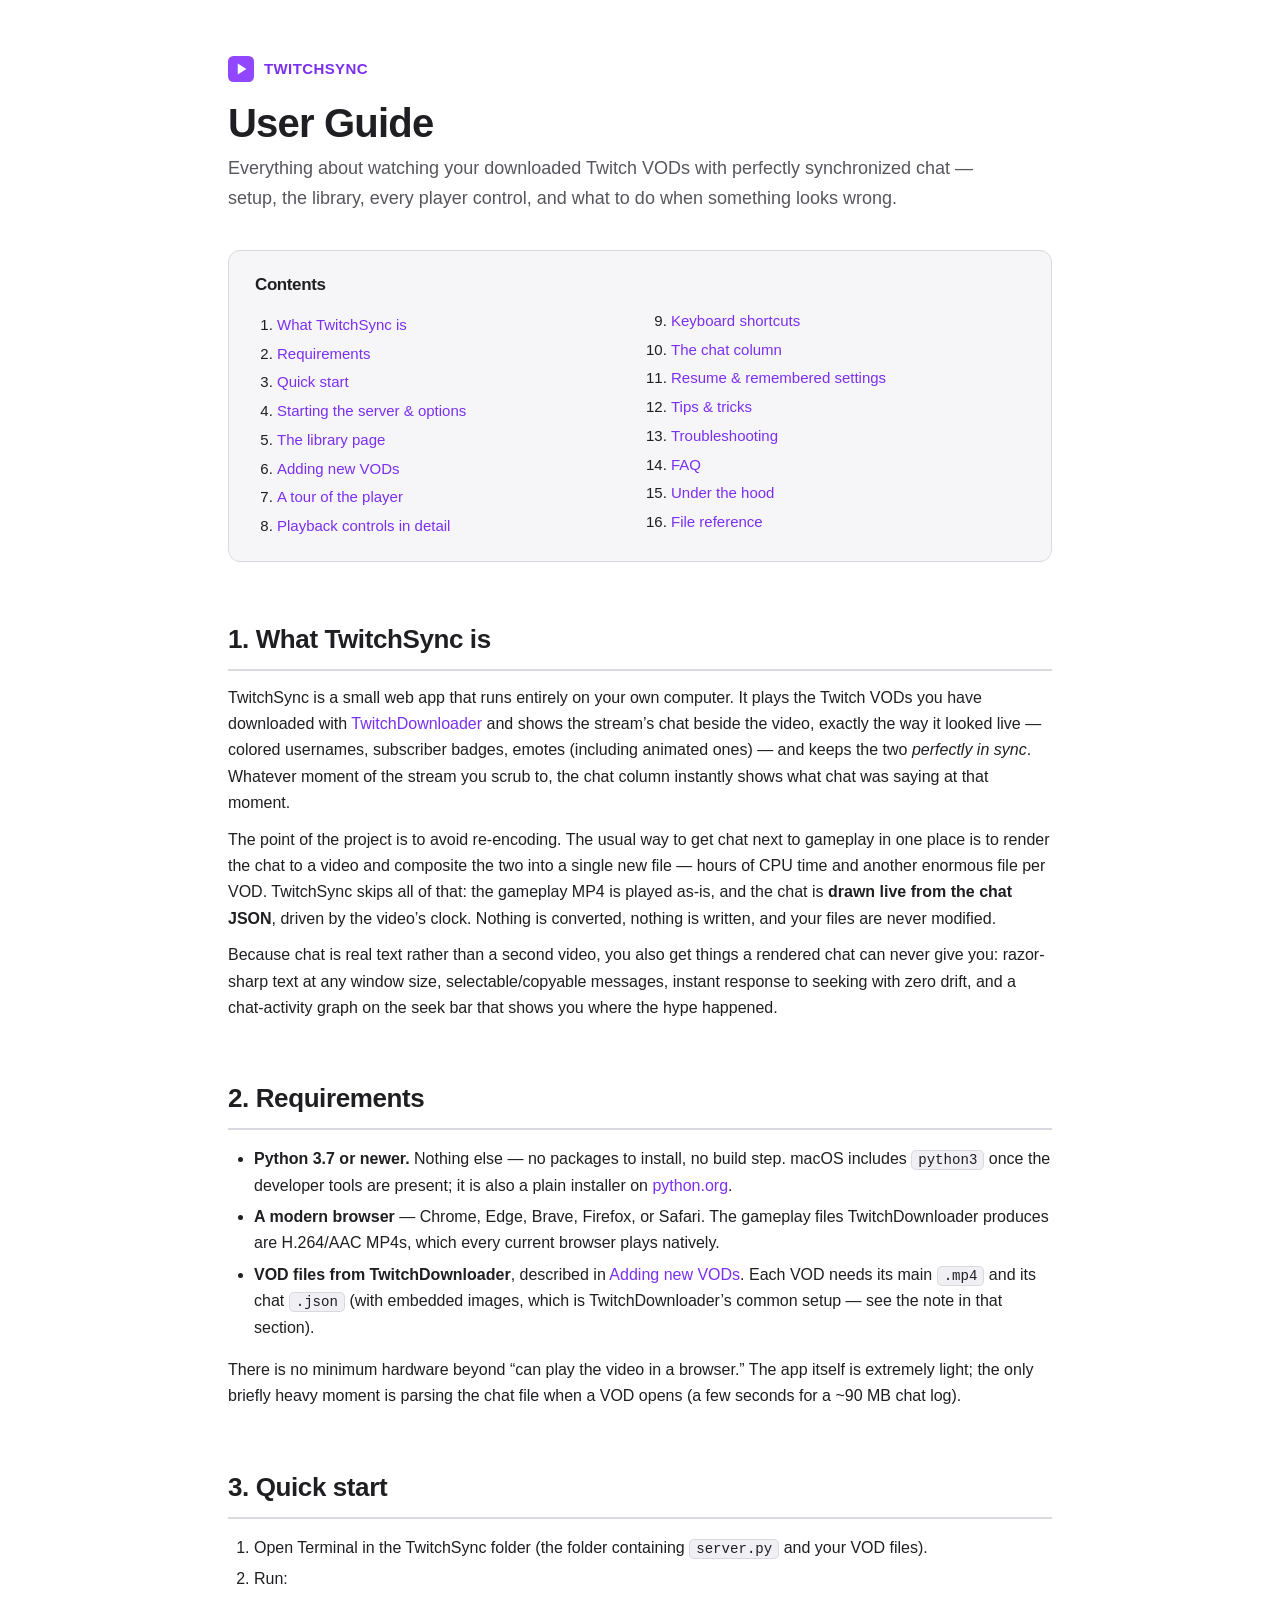
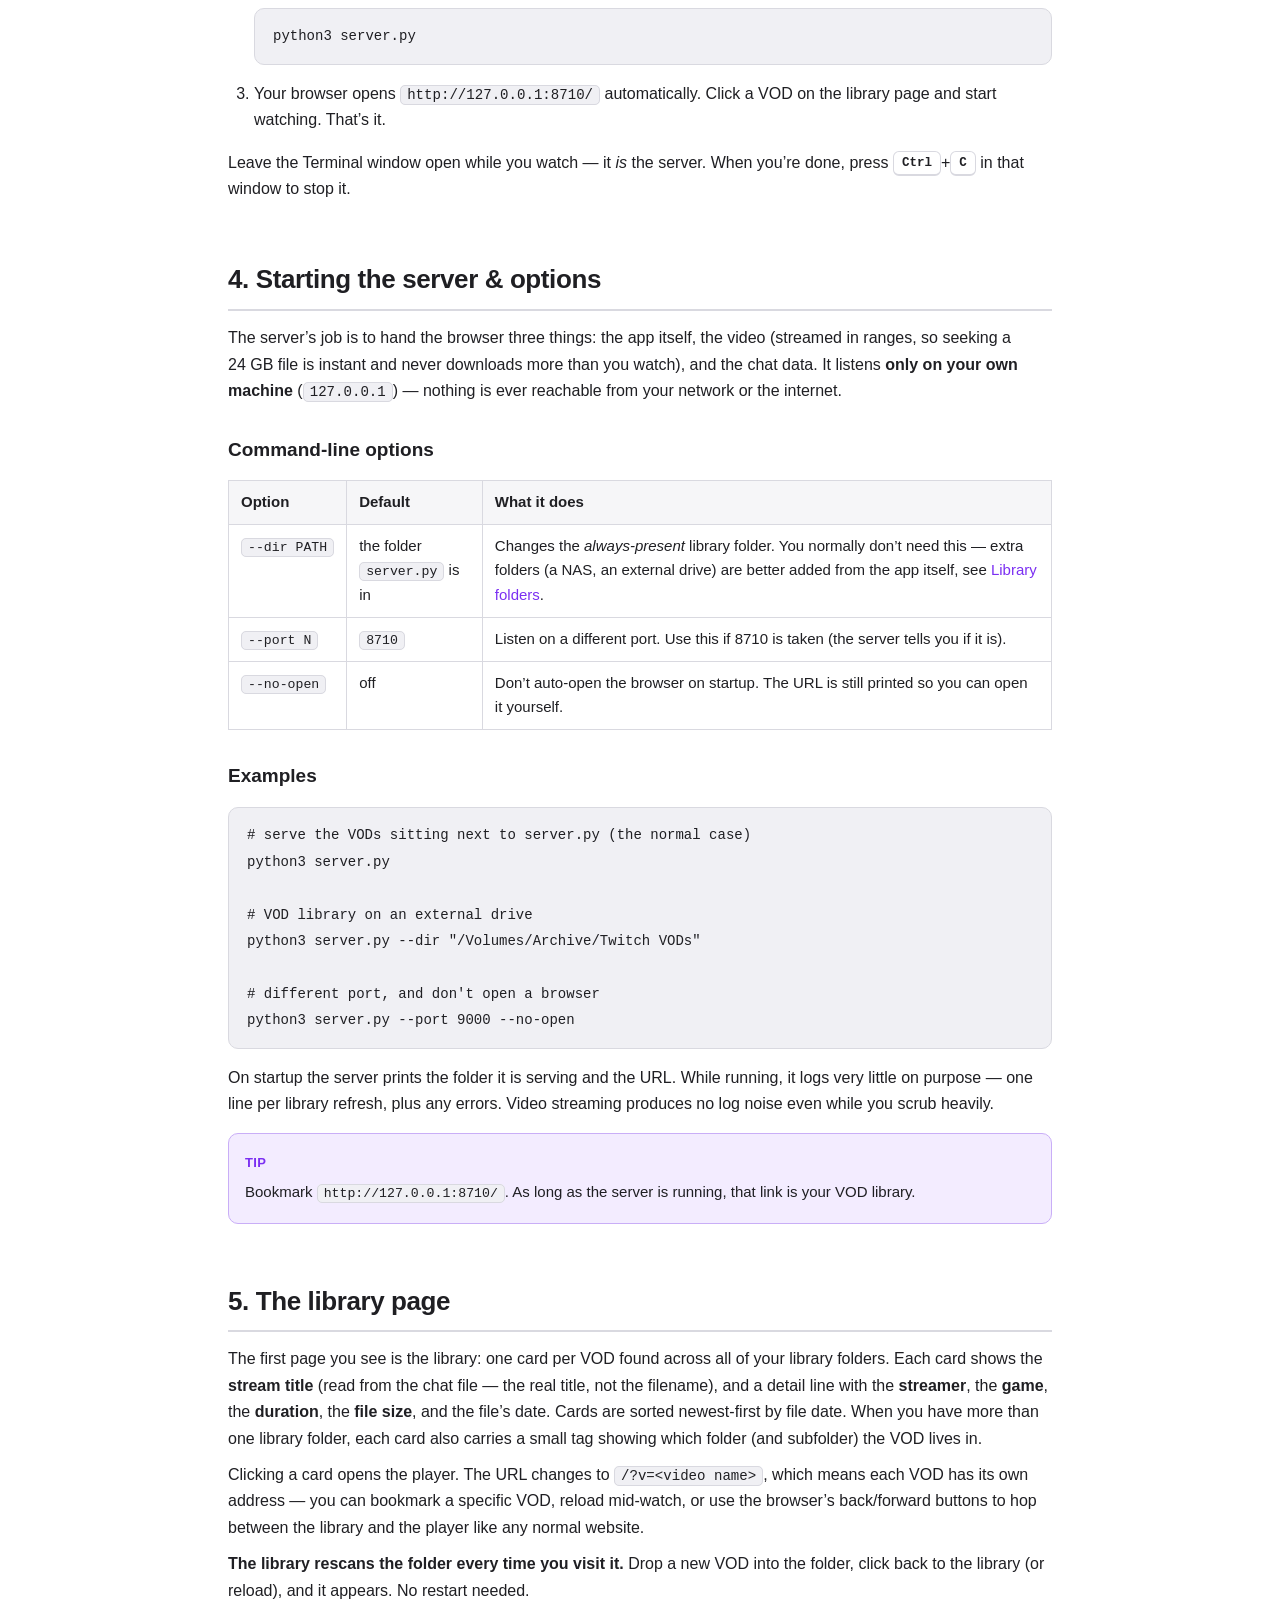
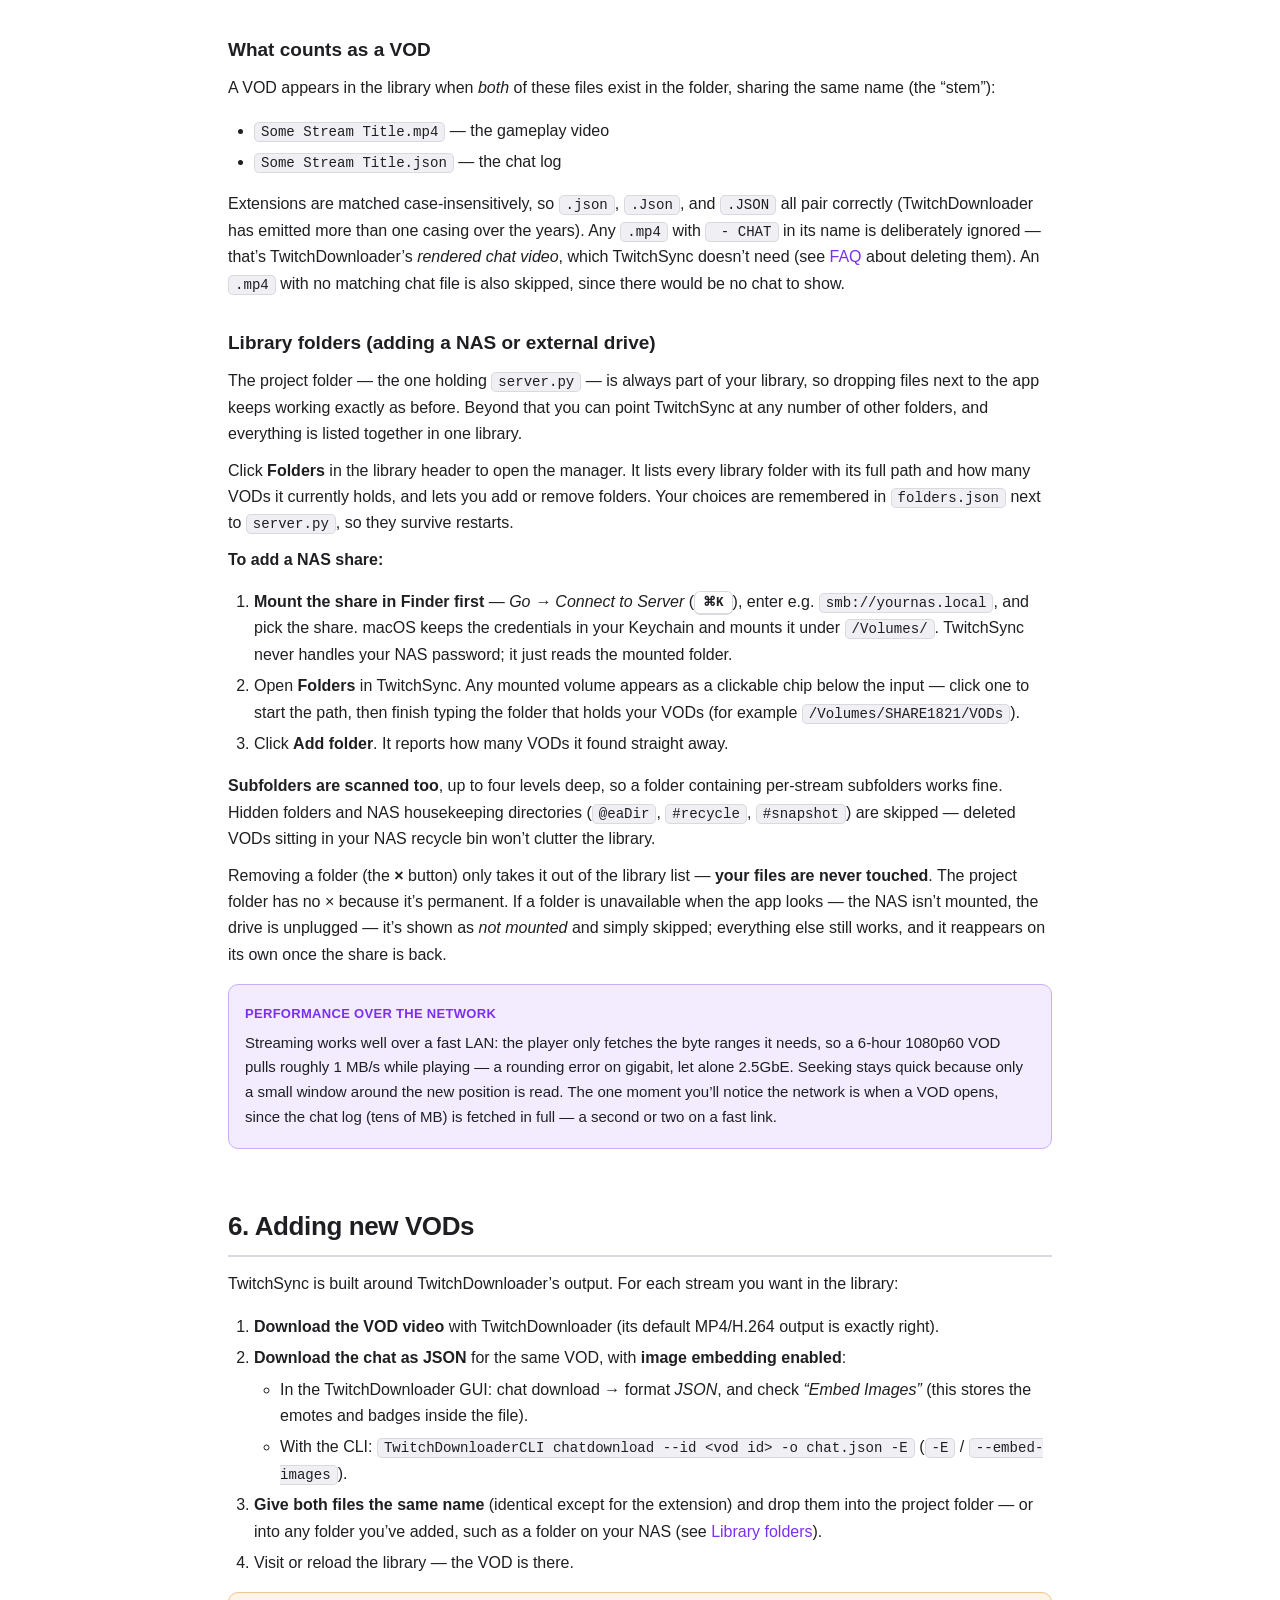
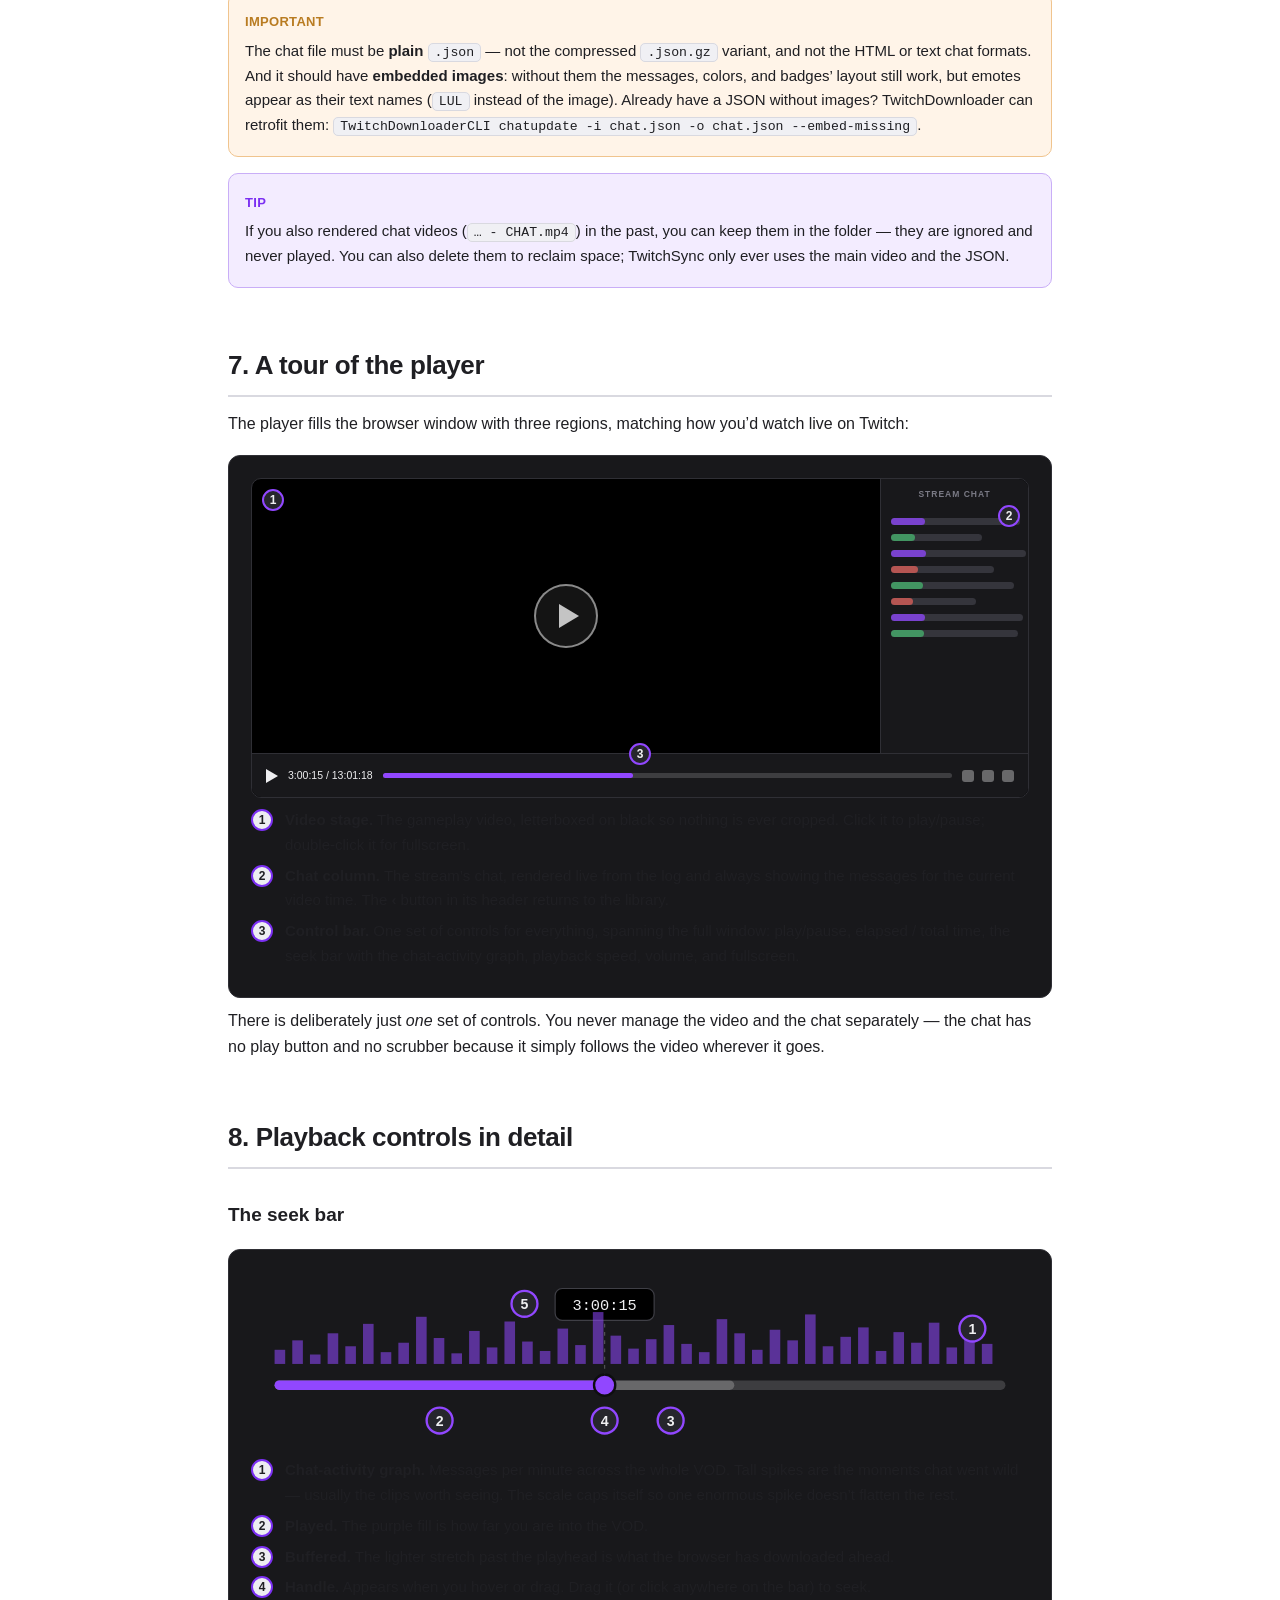
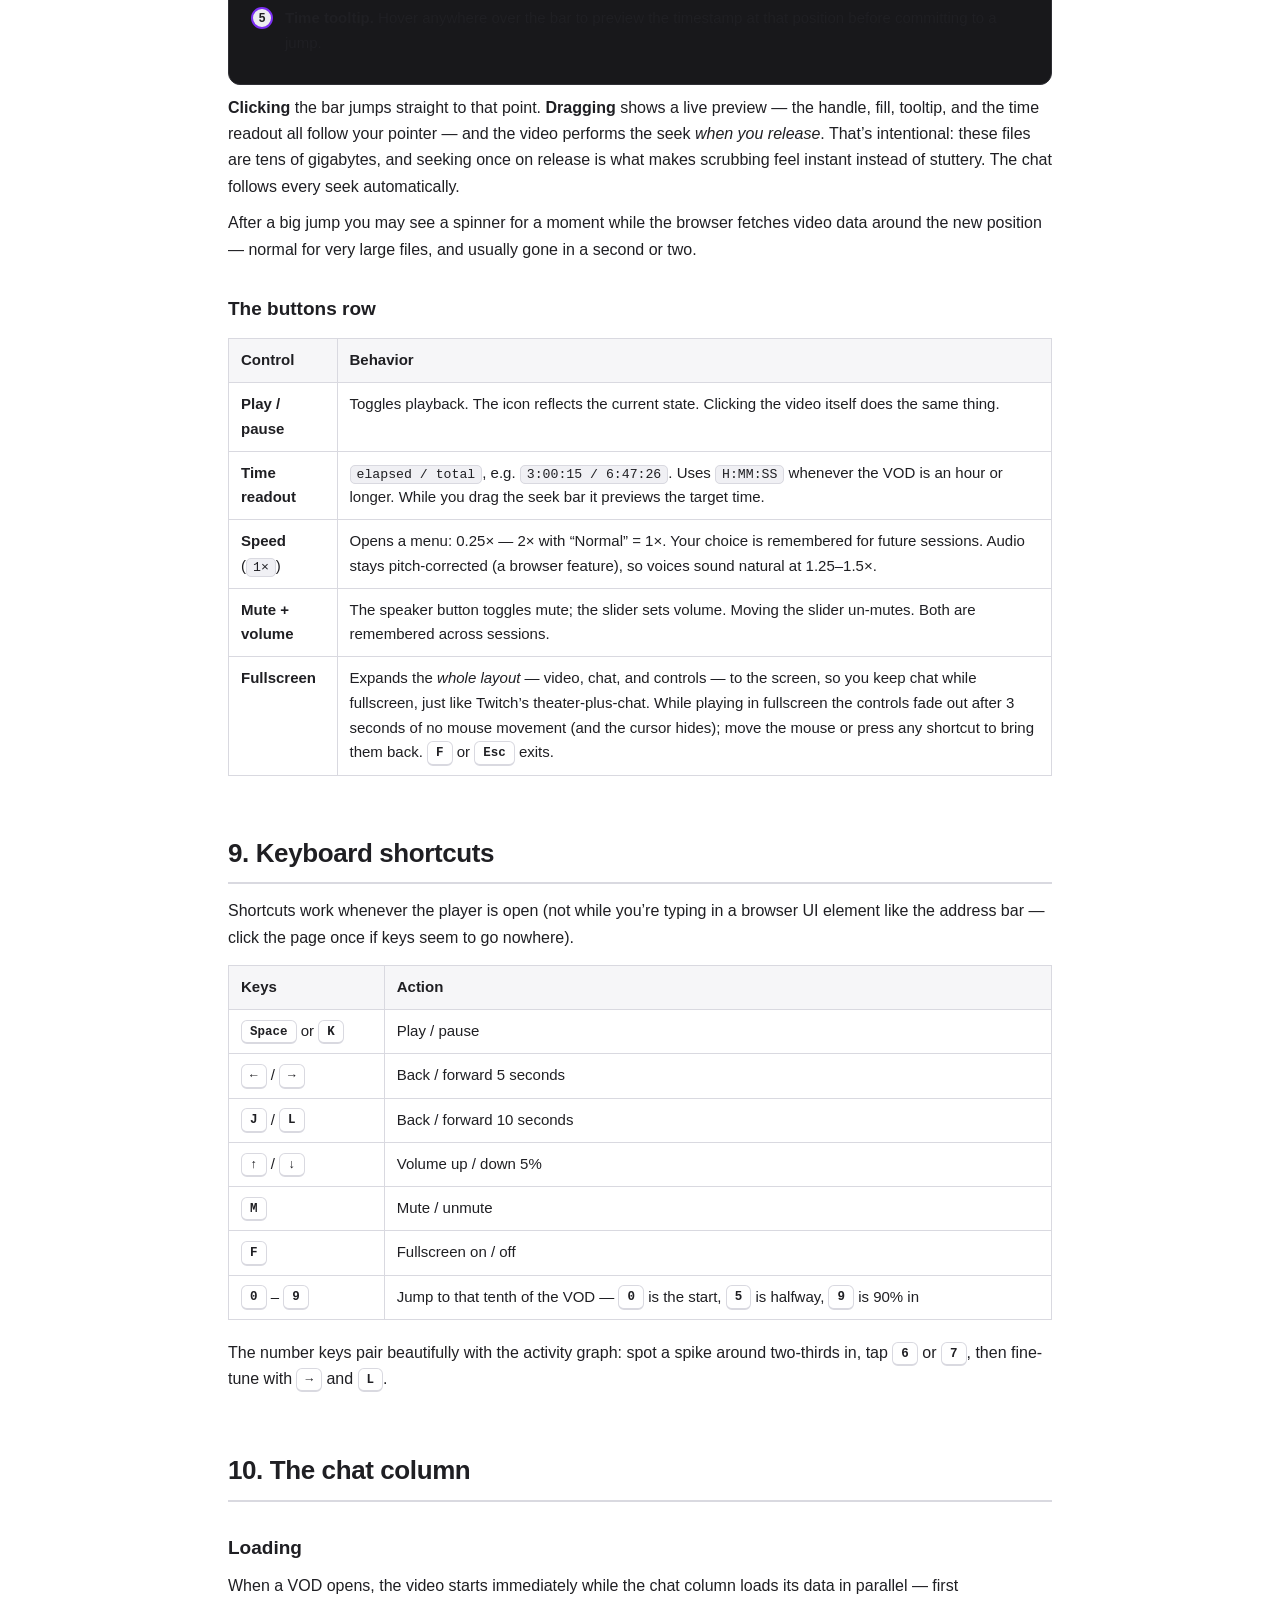
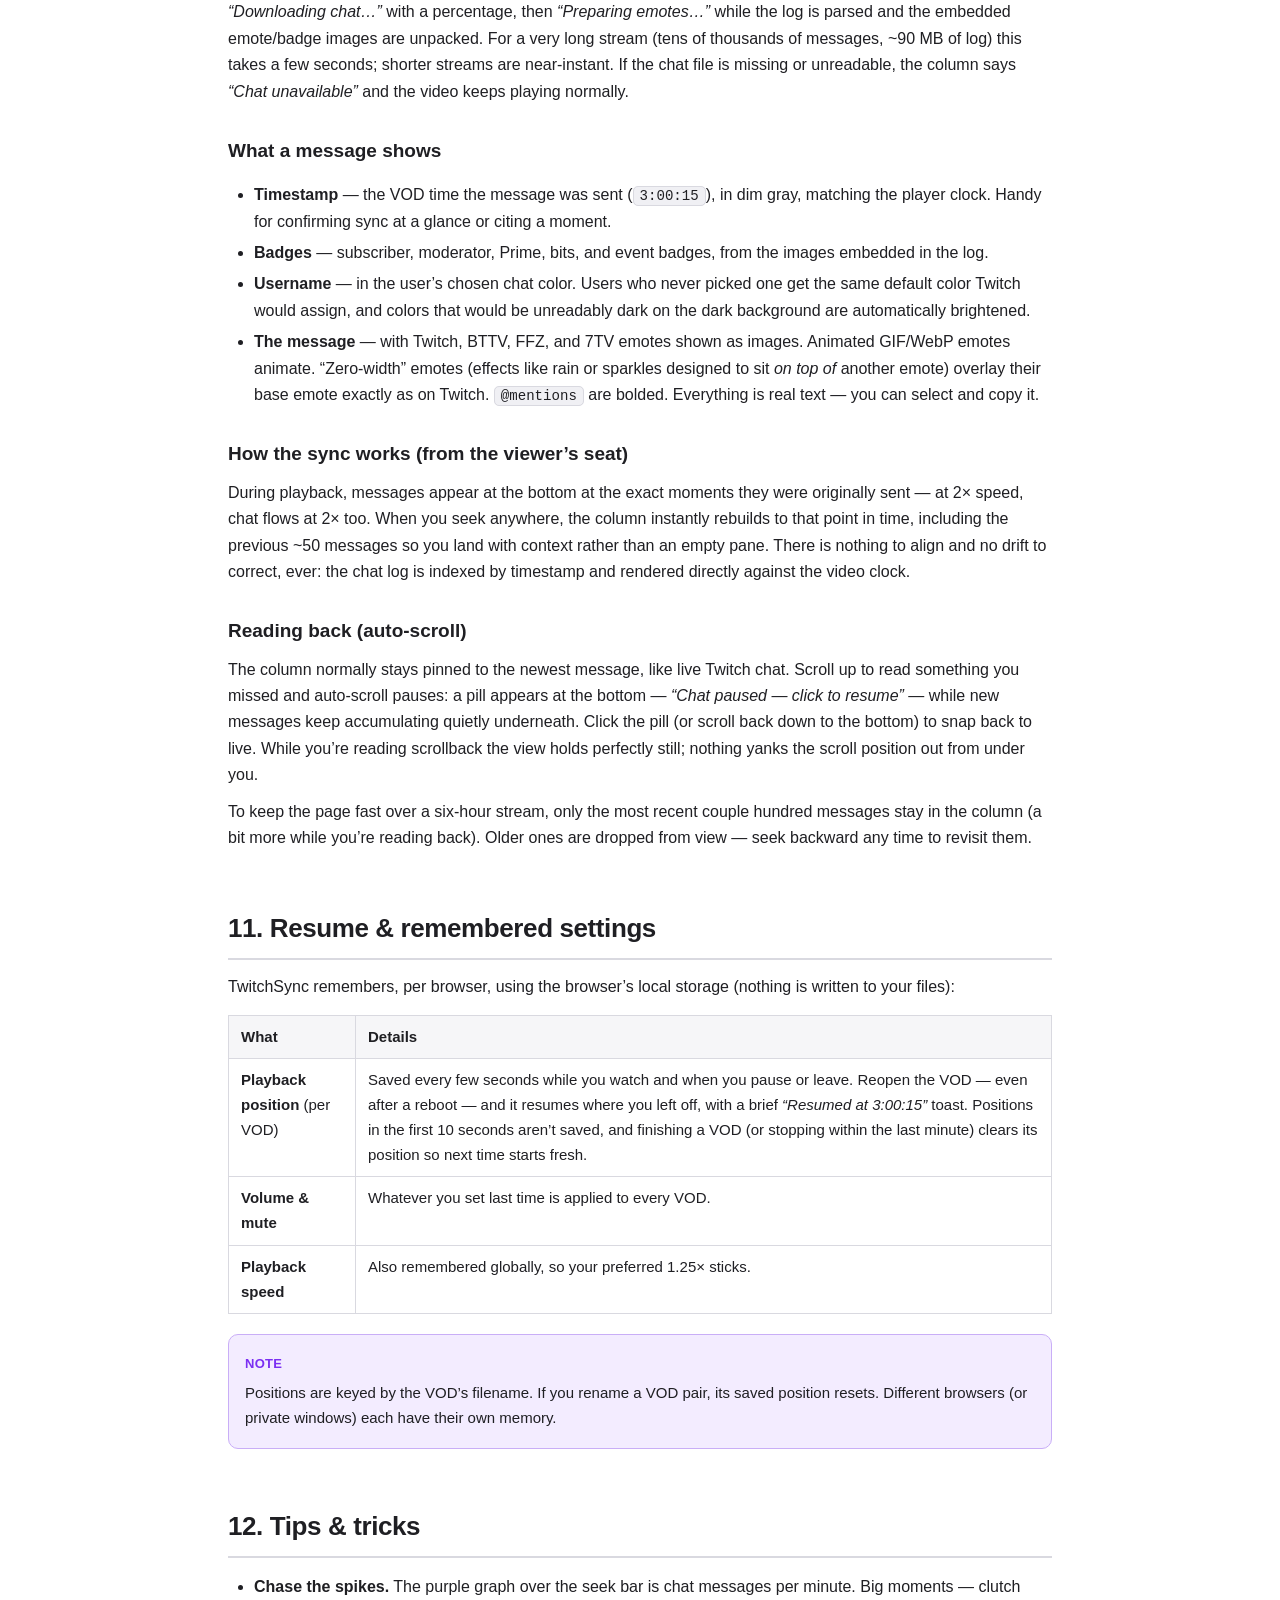
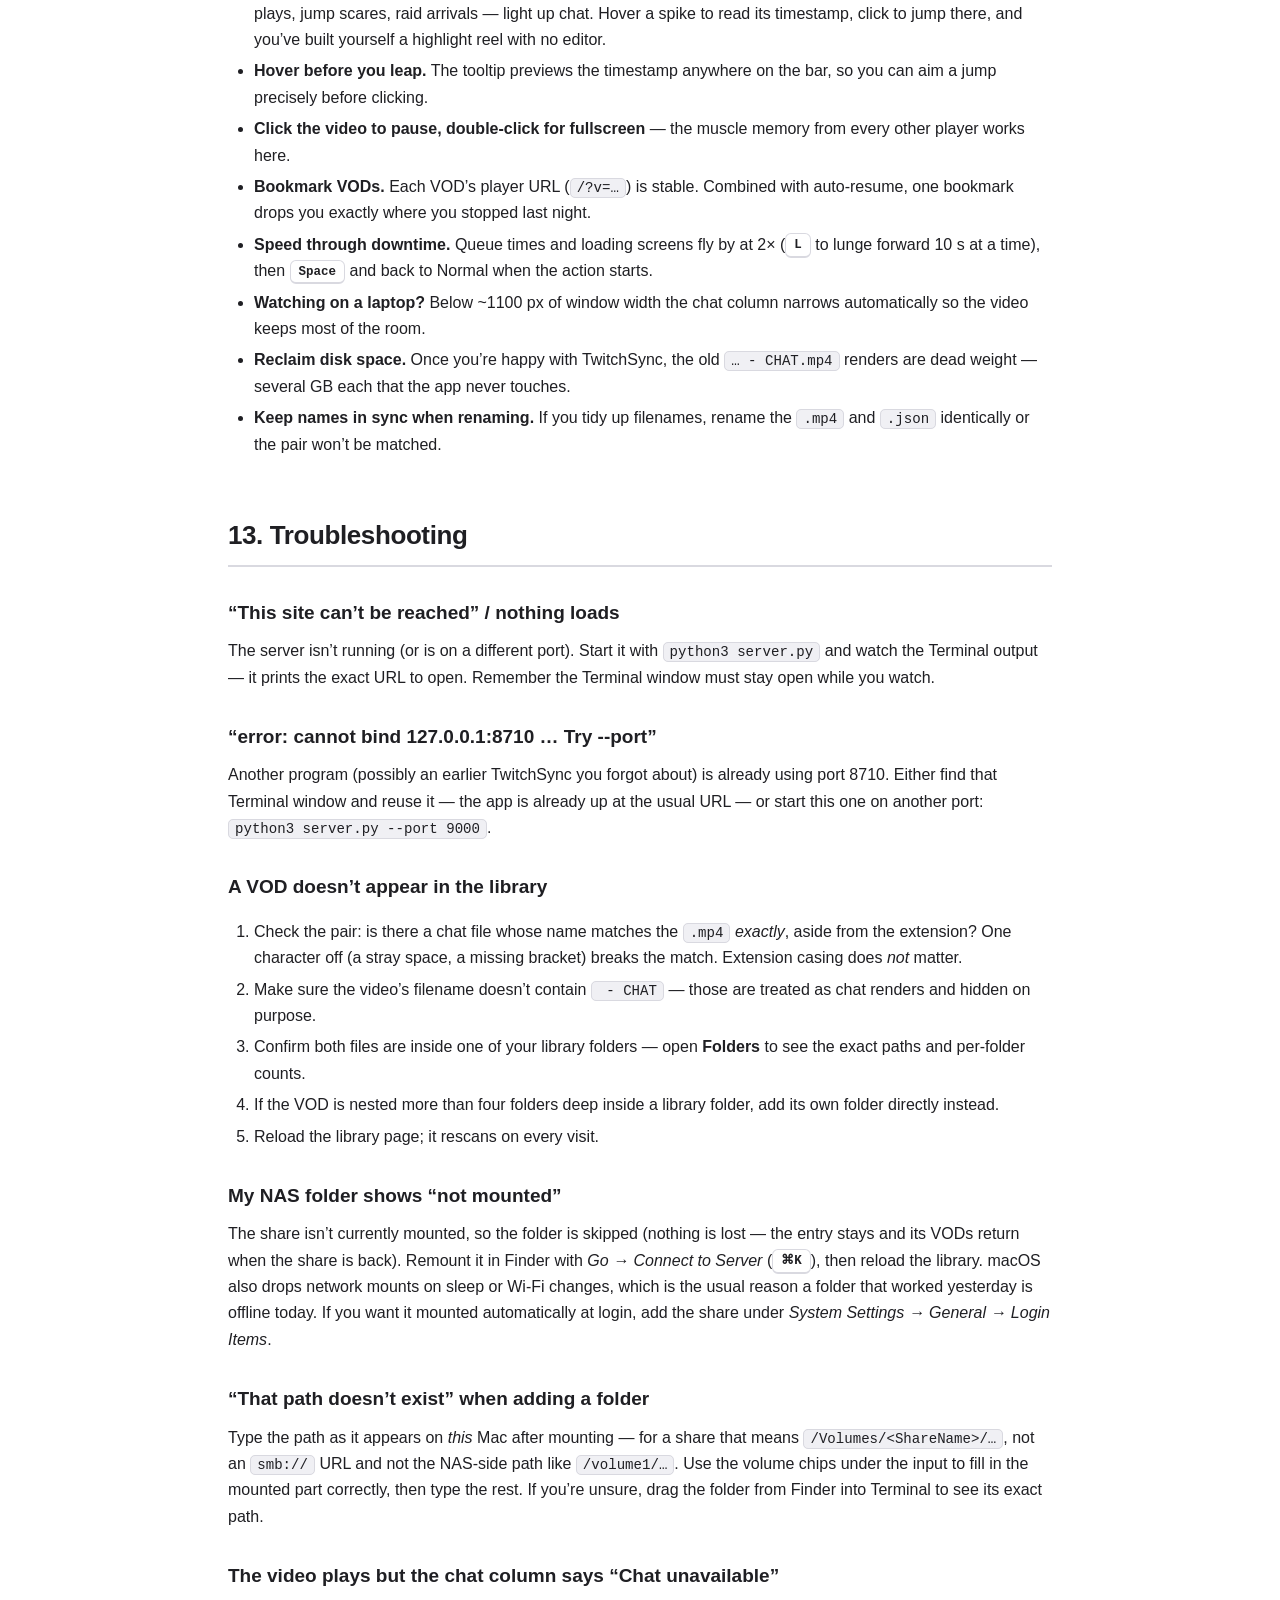
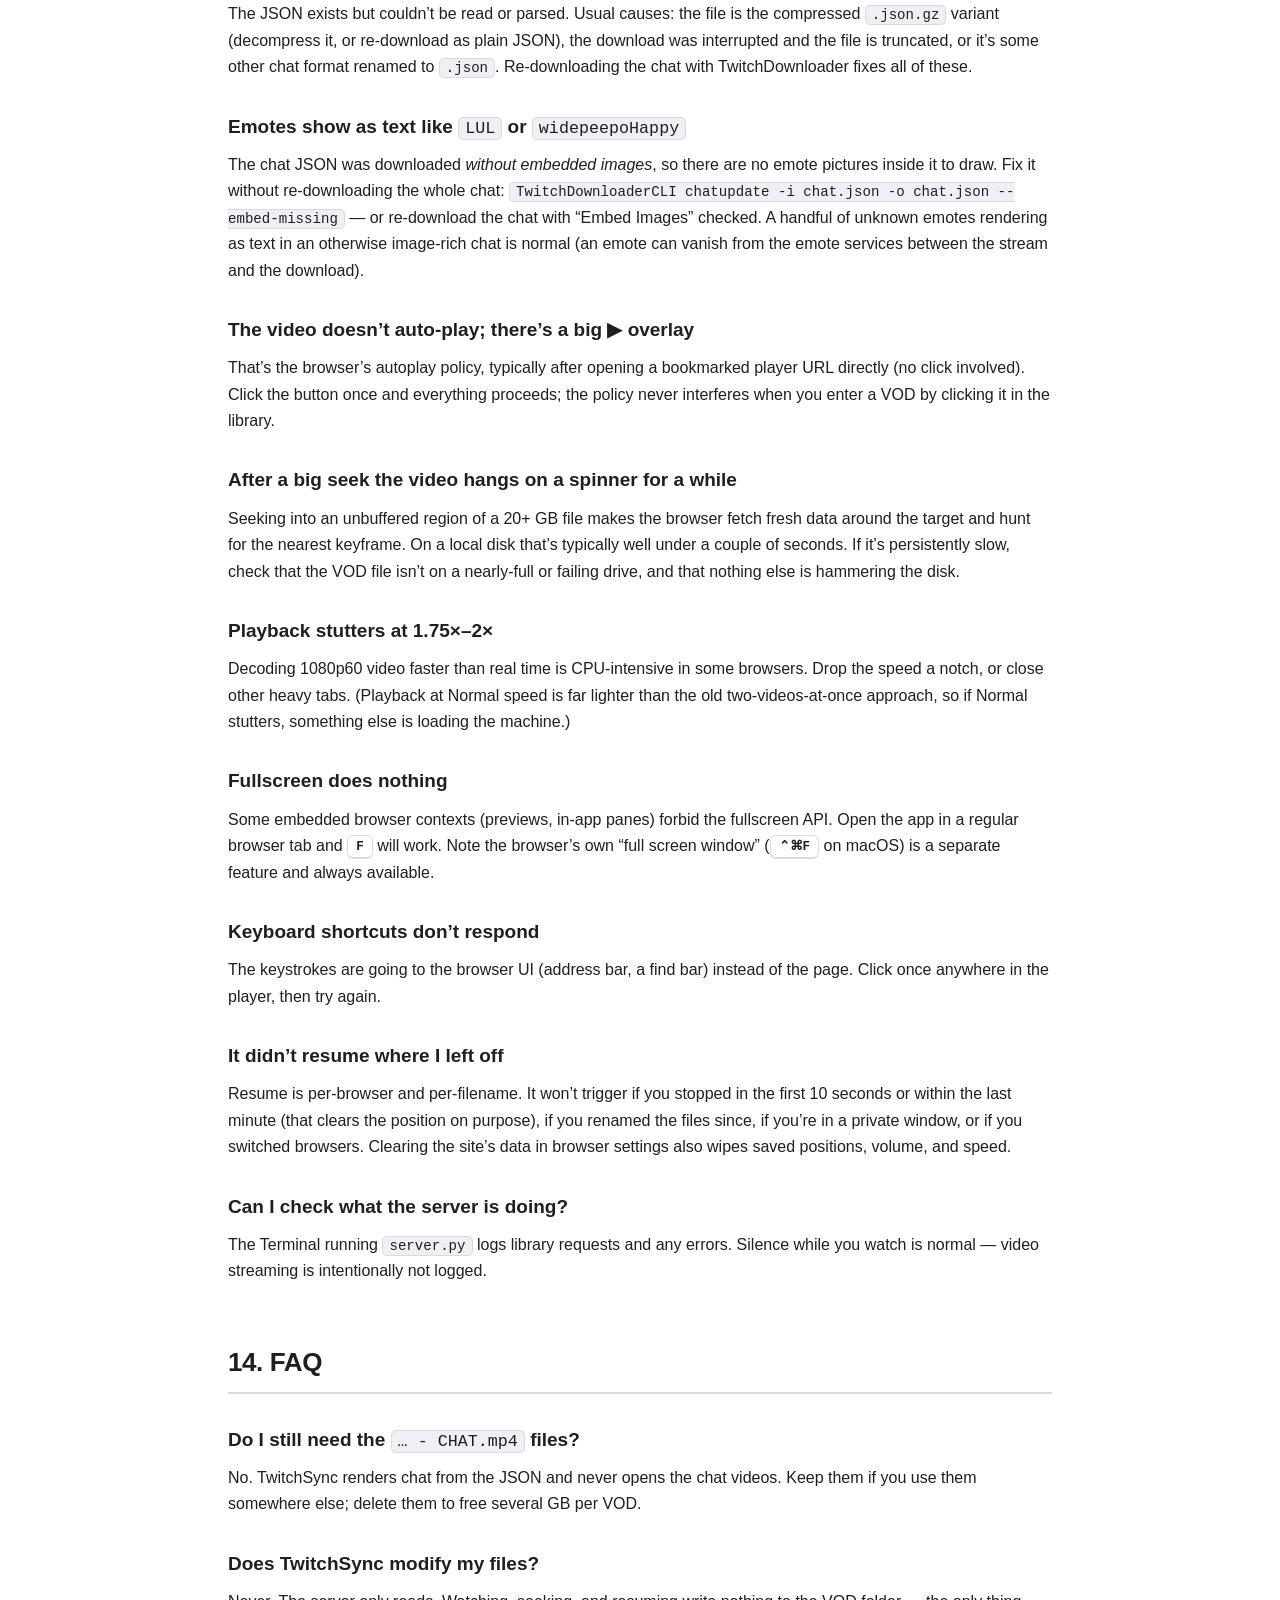
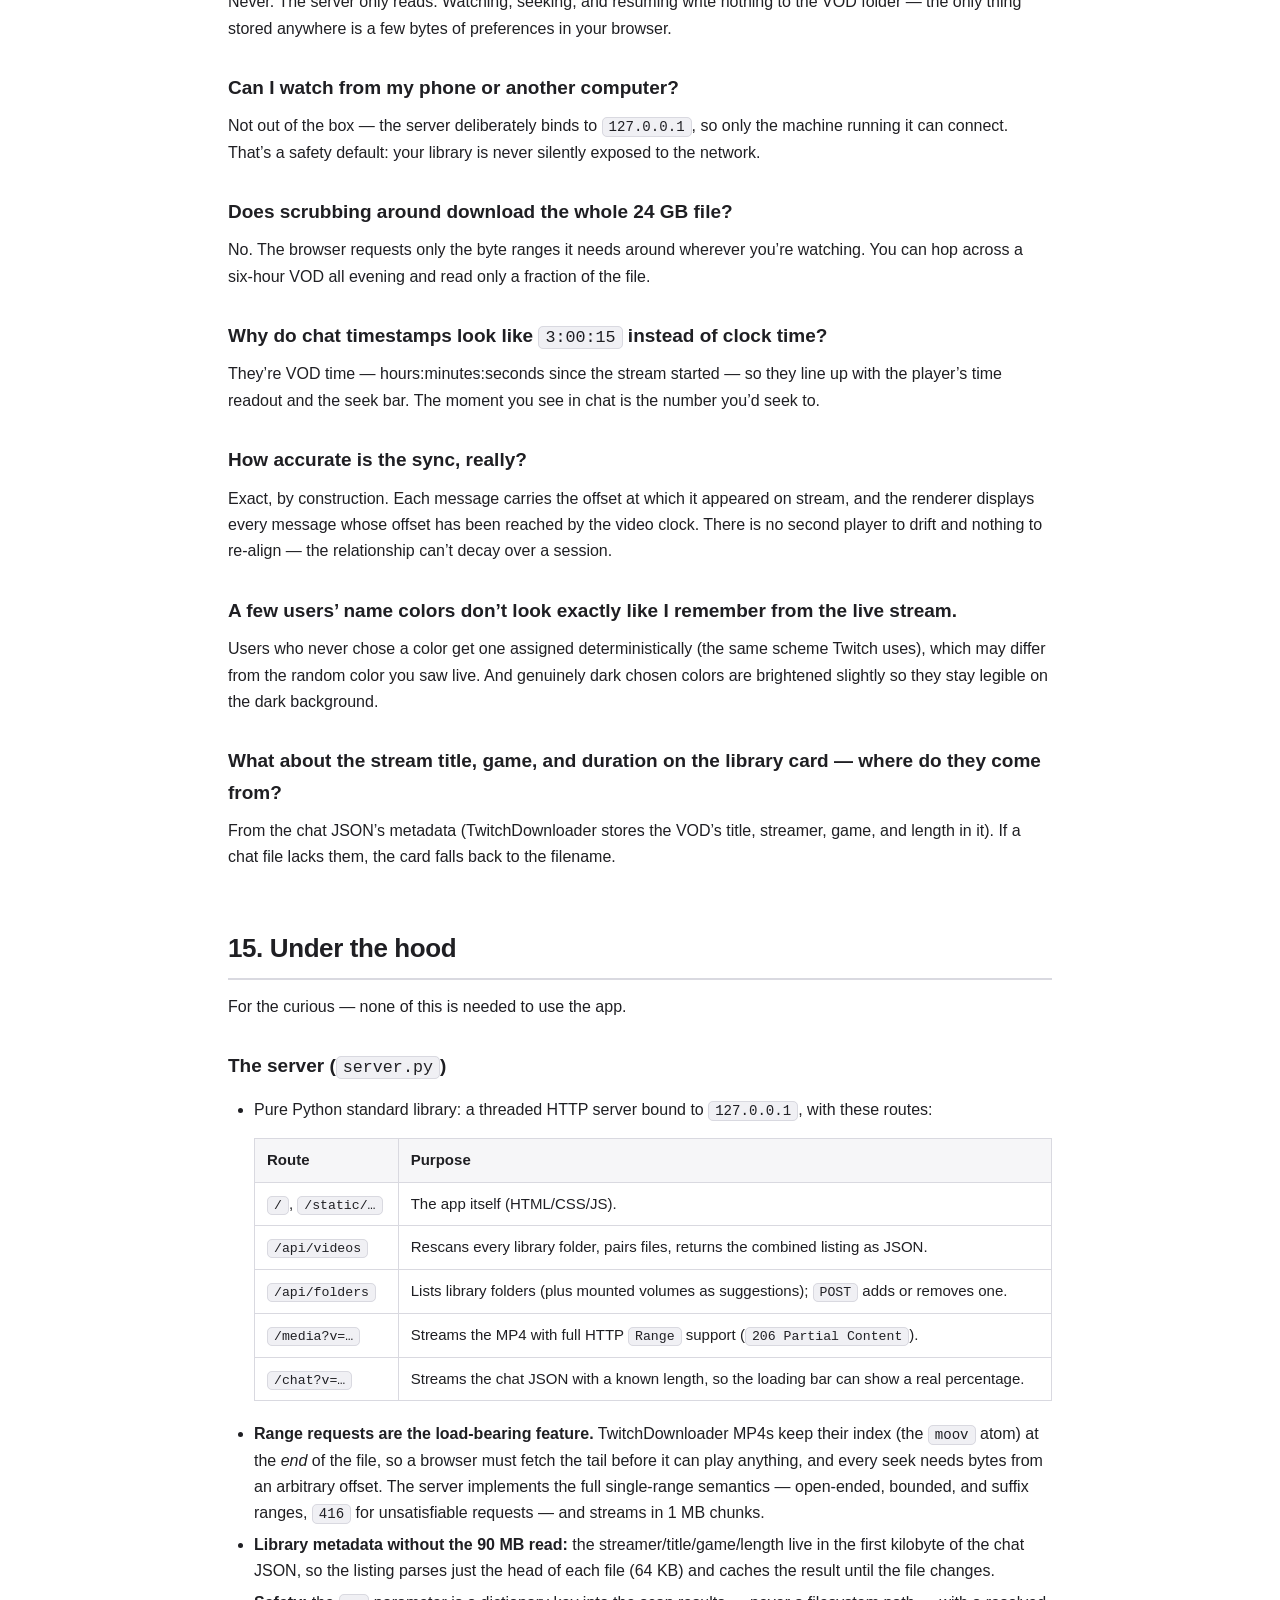
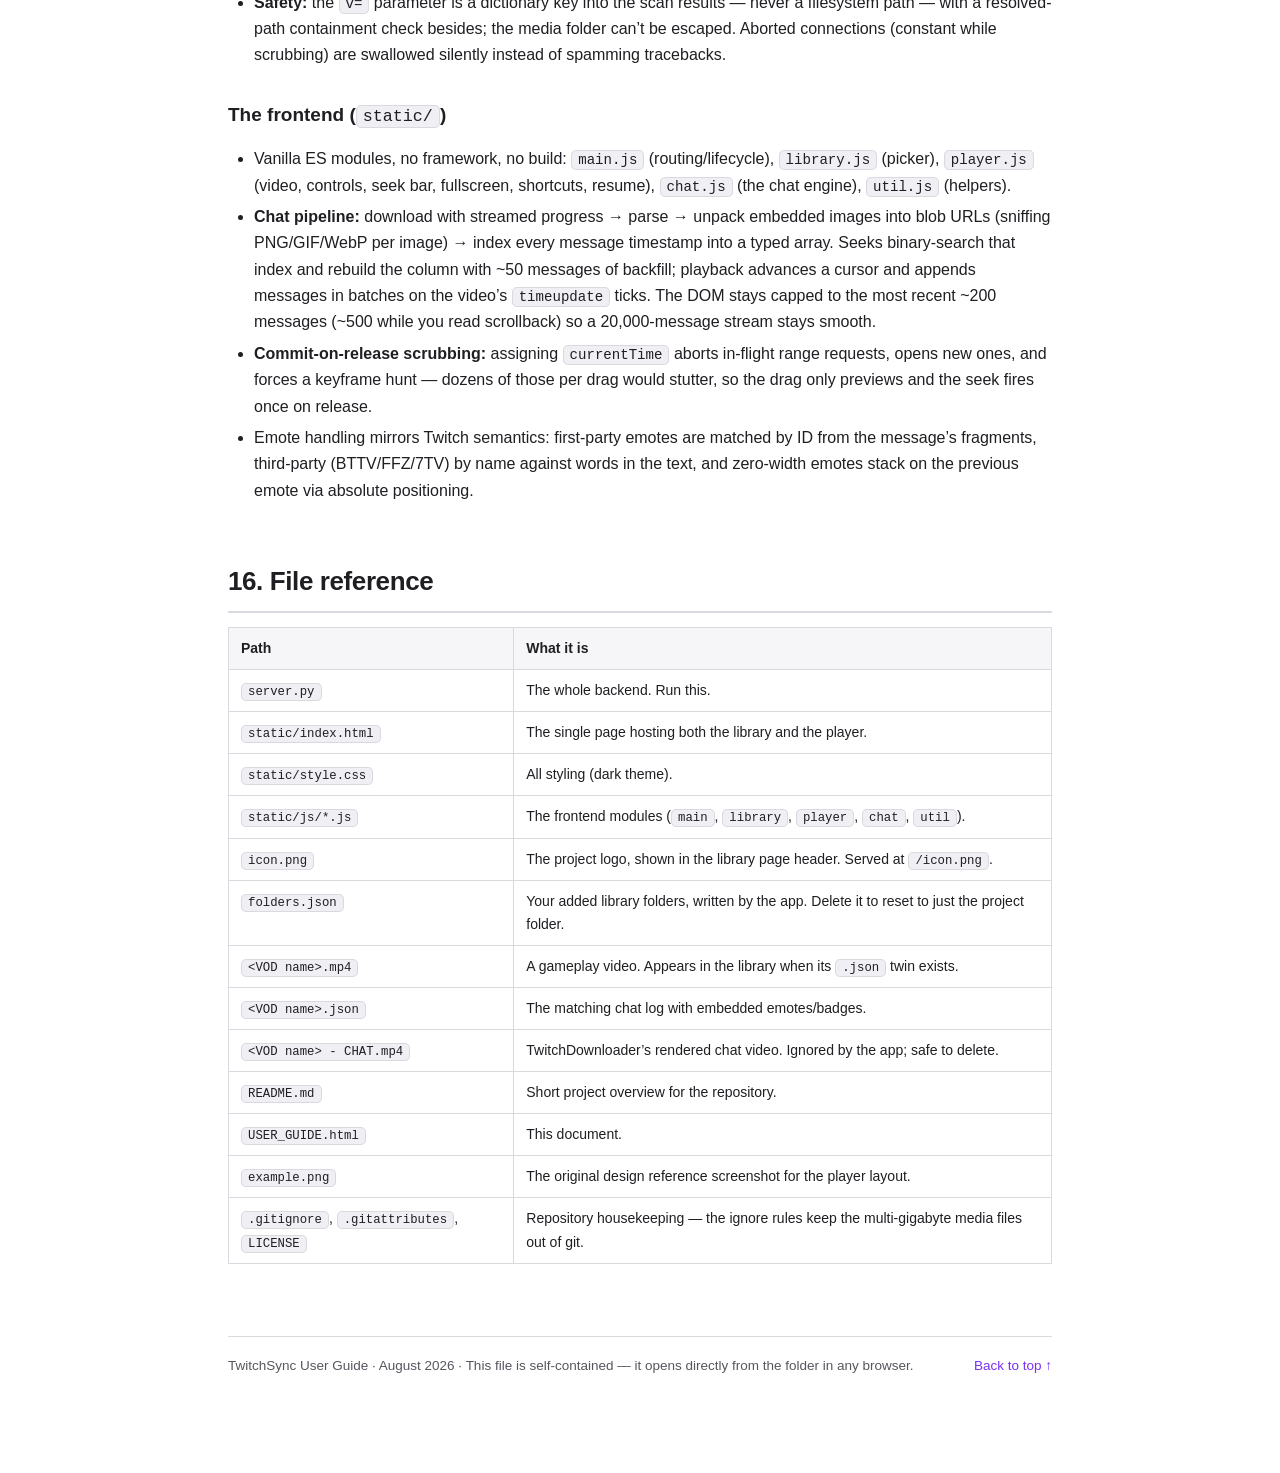
==== USER_GUIDE.html @ c2026f36 "Restore project after rebase loss; verified working Full restoration of the TwitchSync app: stdlib P" ====
<!DOCTYPE html>
<html lang="en">
<head>
<meta charset="utf-8">
<meta name="viewport" content="width=device-width, initial-scale=1">
<title>TwitchSync — User Guide</title>
<link rel="icon" href="data:image/svg+xml,%3Csvg xmlns='http://www.w3.org/2000/svg' viewBox='0 0 24 24'%3E%3Crect width='24' height='24' rx='5' fill='%239147ff'/%3E%3Cpath d='M9 7l8 5-8 5z' fill='%23fff'/%3E%3C/svg%3E">
<style>
  :root {
    --bg: #ffffff;
    --panel: #f6f6f8;
    --panel-2: #ededf1;
    --border: #d9d9e0;
    --text: #1f1f23;
    --text-dim: #56565f;
    --accent: #7b2ff2;
    --accent-strong: #6420c9;
    --code-bg: #f0f0f4;
    --kbd-bg: #ffffff;
    --tip-bg: #f3ecff;
    --tip-border: #c9aef7;
    --warn-bg: #fff4e8;
    --warn-border: #f0c48e;
    --dark-panel: #18181b;      /* diagrams always depict the dark app */
    --dark-panel-2: #26262c;
    --dark-border: #2f2f35;
    --dark-text: #efeff1;
    --purple: #9147ff;
  }
  @media (prefers-color-scheme: dark) {
    :root {
      --bg: #0e0e10;
      --panel: #18181b;
      --panel-2: #1f1f23;
      --border: #2f2f35;
      --text: #efeff1;
      --text-dim: #adadb8;
      --accent: #a970ff;
      --accent-strong: #bf94ff;
      --code-bg: #1f1f23;
      --kbd-bg: #26262c;
      --tip-bg: #1d1531;
      --tip-border: #4c3a78;
      --warn-bg: #2b2113;
      --warn-border: #6e5426;
    }
  }

  * { box-sizing: border-box; }
  html { scroll-behavior: smooth; }
  body {
    margin: 0;
    background: var(--bg);
    color: var(--text);
    font: 16px/1.65 -apple-system, BlinkMacSystemFont, "Segoe UI", Roboto, Helvetica, Arial, sans-serif;
  }
  main { max-width: 880px; margin: 0 auto; padding: 40px 28px 96px; }

  header.doc-header { margin: 16px 0 36px; }
  .doc-badge {
    display: inline-flex; align-items: center; gap: 10px;
    font-weight: 700; font-size: 15px; letter-spacing: .4px;
    color: var(--accent);
  }
  .doc-badge svg { width: 26px; height: 26px; }
  h1 { font-size: 40px; line-height: 1.15; letter-spacing: -0.8px; margin: 10px 0 8px; }
  .subtitle { color: var(--text-dim); font-size: 18px; margin: 0; max-width: 44em; }

  h2 {
    font-size: 26px; letter-spacing: -0.4px;
    margin: 56px 0 14px; padding-bottom: 8px;
    border-bottom: 2px solid var(--border);
    scroll-margin-top: 24px;
  }
  h3 { font-size: 19px; margin: 30px 0 8px; scroll-margin-top: 24px; }
  p { margin: 10px 0; }
  a { color: var(--accent); text-decoration: none; }
  a:hover { text-decoration: underline; }
  ul, ol { padding-left: 26px; }
  li { margin: 5px 0; }
  strong { font-weight: 650; }

  code {
    font: 0.88em/1.5 ui-monospace, "SF Mono", SFMono-Regular, Menlo, Consolas, monospace;
    background: var(--code-bg);
    border: 1px solid var(--border);
    border-radius: 5px;
    padding: 1px 6px;
    overflow-wrap: anywhere;
  }
  pre {
    background: var(--code-bg);
    border: 1px solid var(--border);
    border-radius: 10px;
    padding: 14px 18px;
    overflow-x: auto;
  }
  pre code { background: none; border: none; padding: 0; font-size: 14px; }

  kbd {
    display: inline-block;
    font: 600 12.5px/1 ui-monospace, "SF Mono", Menlo, Consolas, monospace;
    background: var(--kbd-bg);
    border: 1px solid var(--border);
    border-bottom-width: 2.5px;
    border-radius: 6px;
    padding: 5px 8px 4px;
    min-width: 24px;
    text-align: center;
    vertical-align: middle;
  }

  table {
    width: 100%;
    border-collapse: collapse;
    margin: 14px 0 20px;
    font-size: 15px;
  }
  th, td {
    text-align: left;
    padding: 9px 12px;
    border: 1px solid var(--border);
    vertical-align: top;
  }
  th { background: var(--panel); font-weight: 650; }
  td:first-child { white-space: nowrap; }
  .wrap-ok td:first-child { white-space: normal; }

  .toc {
    background: var(--panel);
    border: 1px solid var(--border);
    border-radius: 12px;
    padding: 20px 26px;
    margin: 28px 0 8px;
  }
  .toc h2 { border: none; margin: 0 0 10px; padding: 0; font-size: 17px; }
  .toc ol {
    columns: 2; column-gap: 40px;
    margin: 0; padding-left: 22px;
    font-size: 15px;
  }
  .toc li { margin: 4px 0; break-inside: avoid; }
  @media (max-width: 640px) { .toc ol { columns: 1; } }

  .callout {
    border-radius: 10px;
    border: 1px solid;
    padding: 12px 16px;
    margin: 16px 0;
    font-size: 15px;
  }
  .callout p { margin: 6px 0; }
  .callout .label { font-weight: 700; letter-spacing: .3px; font-size: 13px; text-transform: uppercase; }
  .tip { background: var(--tip-bg); border-color: var(--tip-border); }
  .tip .label { color: var(--accent); }
  .warn { background: var(--warn-bg); border-color: var(--warn-border); }
  .warn .label { color: #b97c22; }

  /* ---------- diagrams (always dark — they depict the app) ---------- */
  .diagram {
    background: var(--dark-panel);
    border: 1px solid var(--dark-border);
    border-radius: 12px;
    padding: 22px;
    margin: 18px 0 6px;
  }
  .dg-frame {
    display: grid;
    grid-template-columns: 1fr 148px;
    grid-template-rows: 1fr 44px;
    grid-template-areas: "stage chat" "controls controls";
    height: 320px;
    background: #000;
    border: 1px solid var(--dark-border);
    border-radius: 10px;
    overflow: hidden;
  }
  .dg-stage {
    grid-area: stage; position: relative;
    display: flex; align-items: center; justify-content: center;
  }
  .dg-play {
    width: 64px; height: 64px; border-radius: 50%;
    background: rgba(255,255,255,.08);
    border: 2px solid rgba(255,255,255,.5);
    display: flex; align-items: center; justify-content: center;
  }
  .dg-play::after {
    content: ""; margin-left: 5px;
    border-style: solid; border-width: 12px 0 12px 20px;
    border-color: transparent transparent transparent rgba(255,255,255,.75);
  }
  .dg-chat {
    grid-area: chat; position: relative;
    background: var(--dark-panel);
    border-left: 1px solid var(--dark-border);
    padding: 30px 0 6px;
    overflow: hidden;
  }
  .dg-chat::before {
    content: "STREAM CHAT";
    position: absolute; top: 8px; left: 0; right: 0;
    text-align: center;
    font-size: 8.5px; font-weight: 700; letter-spacing: 1px;
    color: #7a7a85;
  }
  .dg-line { height: 7px; border-radius: 4px; background: #35353c; margin: 9px 10px; position: relative; }
  .dg-line::before {
    content: ""; position: absolute; left: 0; top: 0; bottom: 0;
    width: 26%; border-radius: 4px; background: var(--purple); opacity: .75;
  }
  .dg-line:nth-child(odd)::before { background: #e0605a; }
  .dg-line:nth-child(3n)::before { background: #47b56f; }
  .dg-line:nth-child(1) { width: 78%; } .dg-line:nth-child(2) { width: 88%; }
  .dg-line:nth-child(3) { width: 62%; } .dg-line:nth-child(4) { width: 92%; }
  .dg-line:nth-child(5) { width: 70%; } .dg-line:nth-child(6) { width: 84%; }
  .dg-line:nth-child(7) { width: 58%; } .dg-line:nth-child(8) { width: 90%; }
  .dg-controls {
    grid-area: controls;
    background: var(--dark-panel);
    border-top: 1px solid var(--dark-border);
    display: flex; align-items: center; gap: 10px;
    padding: 0 14px; position: relative;
  }
  .dg-ctl-play {
    width: 0; height: 0;
    border-style: solid; border-width: 7px 0 7px 12px;
    border-color: transparent transparent transparent var(--dark-text);
  }
  .dg-ctl-time { font-size: 10.5px; color: var(--dark-text); font-variant-numeric: tabular-nums; }
  .dg-ctl-bar { flex: 1; height: 5px; border-radius: 3px; background: rgba(255,255,255,.16); position: relative; }
  .dg-ctl-bar::before {
    content: ""; position: absolute; left: 0; top: 0; bottom: 0;
    width: 44%; border-radius: 3px; background: var(--purple);
  }
  .dg-ctl-dots { display: flex; gap: 8px; }
  .dg-ctl-dots i { width: 12px; height: 12px; border-radius: 3px; background: rgba(255,255,255,.35); }
  .dg-tag {
    position: absolute; z-index: 2;
    width: 22px; height: 22px; border-radius: 50%;
    background: var(--dark-panel-2);
    border: 2px solid var(--purple);
    color: var(--dark-text);
    font: 700 12px/18px -apple-system, sans-serif;
    text-align: center;
  }
  .legend { margin: 10px 0 0; padding-left: 0; list-style: none; font-size: 15px; }
  .legend li { margin: 6px 0; padding-left: 34px; position: relative; }
  .legend .n {
    position: absolute; left: 0; top: 1px;
    width: 22px; height: 22px; border-radius: 50%;
    background: var(--panel-2);
    border: 2px solid var(--accent);
    font: 700 12px/18px -apple-system, sans-serif;
    text-align: center;
  }
  .diagram svg { display: block; width: 100%; height: auto; }

  .file-tree { font-size: 14px; }
  footer {
    margin-top: 72px; padding-top: 18px;
    border-top: 1px solid var(--border);
    color: var(--text-dim); font-size: 13.5px;
  }
  .back-to-top { float: right; }
</style>
</head>
<body>
<main>

<header class="doc-header">
  <span class="doc-badge">
    <svg viewBox="0 0 24 24" aria-hidden="true"><rect width="24" height="24" rx="5" fill="#9147ff"/><path d="M9 7l8 5-8 5z" fill="#fff"/></svg>
    TWITCHSYNC
  </span>
  <h1>User Guide</h1>
  <p class="subtitle">Everything about watching your downloaded Twitch VODs with perfectly synchronized chat — setup, the library, every player control, and what to do when something looks wrong.</p>
</header>

<nav class="toc">
  <h2>Contents</h2>
  <ol>
    <li><a href="#intro">What TwitchSync is</a></li>
    <li><a href="#requirements">Requirements</a></li>
    <li><a href="#quick-start">Quick start</a></li>
    <li><a href="#server">Starting the server &amp; options</a></li>
    <li><a href="#library">The library page</a></li>
    <li><a href="#adding">Adding new VODs</a></li>
    <li><a href="#player">A tour of the player</a></li>
    <li><a href="#controls">Playback controls in detail</a></li>
    <li><a href="#shortcuts">Keyboard shortcuts</a></li>
    <li><a href="#chat">The chat column</a></li>
    <li><a href="#memory">Resume &amp; remembered settings</a></li>
    <li><a href="#tips">Tips &amp; tricks</a></li>
    <li><a href="#troubleshooting">Troubleshooting</a></li>
    <li><a href="#faq">FAQ</a></li>
    <li><a href="#internals">Under the hood</a></li>
    <li><a href="#files">File reference</a></li>
  </ol>
</nav>

<!-- ================================================================ -->
<h2 id="intro">1. What TwitchSync is</h2>

<p>TwitchSync is a small web app that runs entirely on your own computer. It plays the Twitch VODs you have downloaded with <a href="https://github.com/lay295/TwitchDownloader">TwitchDownloader</a> and shows the stream&rsquo;s chat beside the video, exactly the way it looked live — colored usernames, subscriber badges, emotes (including animated ones) — and keeps the two <em>perfectly in sync</em>. Whatever moment of the stream you scrub to, the chat column instantly shows what chat was saying at that moment.</p>

<p>The point of the project is to avoid re-encoding. The usual way to get chat next to gameplay in one place is to render the chat to a video and composite the two into a single new file — hours of CPU time and another enormous file per VOD. TwitchSync skips all of that: the gameplay MP4 is played as-is, and the chat is <strong>drawn live from the chat JSON</strong>, driven by the video&rsquo;s clock. Nothing is converted, nothing is written, and your files are never modified.</p>

<p>Because chat is real text rather than a second video, you also get things a rendered chat can never give you: razor-sharp text at any window size, selectable/copyable messages, instant response to seeking with zero drift, and a chat-activity graph on the seek bar that shows you where the hype happened.</p>

<!-- ================================================================ -->
<h2 id="requirements">2. Requirements</h2>

<ul>
  <li><strong>Python 3.7 or newer.</strong> Nothing else — no packages to install, no build step. macOS includes <code>python3</code> once the developer tools are present; it is also a plain installer on <a href="https://www.python.org">python.org</a>.</li>
  <li><strong>A modern browser</strong> — Chrome, Edge, Brave, Firefox, or Safari. The gameplay files TwitchDownloader produces are H.264/AAC MP4s, which every current browser plays natively.</li>
  <li><strong>VOD files from TwitchDownloader</strong>, described in <a href="#adding">Adding new VODs</a>. Each VOD needs its main <code>.mp4</code> and its chat <code>.json</code> (with embedded images, which is TwitchDownloader&rsquo;s common setup — see the note in that section).</li>
</ul>

<p>There is no minimum hardware beyond &ldquo;can play the video in a browser.&rdquo; The app itself is extremely light; the only briefly heavy moment is parsing the chat file when a VOD opens (a few seconds for a ~90&nbsp;MB chat log).</p>

<!-- ================================================================ -->
<h2 id="quick-start">3. Quick start</h2>

<ol>
  <li>Open Terminal in the TwitchSync folder (the folder containing <code>server.py</code> and your VOD files).</li>
  <li>Run:
<pre><code>python3 server.py</code></pre></li>
  <li>Your browser opens <code>http://127.0.0.1:8710/</code> automatically. Click a VOD on the library page and start watching. That&rsquo;s it.</li>
</ol>

<p>Leave the Terminal window open while you watch — it <em>is</em> the server. When you&rsquo;re done, press <kbd>Ctrl</kbd>+<kbd>C</kbd> in that window to stop it.</p>

<!-- ================================================================ -->
<h2 id="server">4. Starting the server &amp; options</h2>

<p>The server&rsquo;s job is to hand the browser three things: the app itself, the video (streamed in ranges, so seeking a 24&nbsp;GB file is instant and never downloads more than you watch), and the chat data. It listens <strong>only on your own machine</strong> (<code>127.0.0.1</code>) — nothing is ever reachable from your network or the internet.</p>

<h3>Command-line options</h3>

<table>
  <tr><th>Option</th><th>Default</th><th>What it does</th></tr>
  <tr>
    <td><code>--dir PATH</code></td>
    <td>the folder <code>server.py</code> is in</td>
    <td>Changes the <em>always-present</em> library folder. You normally don&rsquo;t need this — extra folders (a NAS, an external drive) are better added from the app itself, see <a href="#folders">Library folders</a>.</td>
  </tr>
  <tr>
    <td><code>--port N</code></td>
    <td><code>8710</code></td>
    <td>Listen on a different port. Use this if 8710 is taken (the server tells you if it is).</td>
  </tr>
  <tr>
    <td><code>--no-open</code></td>
    <td>off</td>
    <td>Don&rsquo;t auto-open the browser on startup. The URL is still printed so you can open it yourself.</td>
  </tr>
</table>

<h3>Examples</h3>

<pre><code># serve the VODs sitting next to server.py (the normal case)
python3 server.py

# VOD library on an external drive
python3 server.py --dir "/Volumes/Archive/Twitch VODs"

# different port, and don't open a browser
python3 server.py --port 9000 --no-open</code></pre>

<p>On startup the server prints the folder it is serving and the URL. While running, it logs very little on purpose — one line per library refresh, plus any errors. Video streaming produces no log noise even while you scrub heavily.</p>

<div class="callout tip"><p class="label">Tip</p>
<p>Bookmark <code>http://127.0.0.1:8710/</code>. As long as the server is running, that link is your VOD library.</p></div>

<!-- ================================================================ -->
<h2 id="library">5. The library page</h2>

<p>The first page you see is the library: one card per VOD found across all of your library folders. Each card shows the <strong>stream title</strong> (read from the chat file — the real title, not the filename), and a detail line with the <strong>streamer</strong>, the <strong>game</strong>, the <strong>duration</strong>, the <strong>file size</strong>, and the file&rsquo;s date. Cards are sorted newest-first by file date. When you have more than one library folder, each card also carries a small tag showing which folder (and subfolder) the VOD lives in.</p>

<p>Clicking a card opens the player. The URL changes to <code>/?v=&lt;video name&gt;</code>, which means each VOD has its own address — you can bookmark a specific VOD, reload mid-watch, or use the browser&rsquo;s back/forward buttons to hop between the library and the player like any normal website.</p>

<p><strong>The library rescans the folder every time you visit it.</strong> Drop a new VOD into the folder, click back to the library (or reload), and it appears. No restart needed.</p>

<h3>What counts as a VOD</h3>
<p>A VOD appears in the library when <em>both</em> of these files exist in the folder, sharing the same name (the &ldquo;stem&rdquo;):</p>
<ul>
  <li><code>Some Stream Title.mp4</code> — the gameplay video</li>
  <li><code>Some Stream Title.json</code> — the chat log</li>
</ul>
<p>Extensions are matched case-insensitively, so <code>.json</code>, <code>.Json</code>, and <code>.JSON</code> all pair correctly (TwitchDownloader has emitted more than one casing over the years). Any <code>.mp4</code> with <code>&nbsp;-&nbsp;CHAT</code> in its name is deliberately ignored — that&rsquo;s TwitchDownloader&rsquo;s <em>rendered chat video</em>, which TwitchSync doesn&rsquo;t need (see <a href="#faq">FAQ</a> about deleting them). An <code>.mp4</code> with no matching chat file is also skipped, since there would be no chat to show.</p>

<h3 id="folders">Library folders (adding a NAS or external drive)</h3>

<p>The project folder — the one holding <code>server.py</code> — is always part of your library, so dropping files next to the app keeps working exactly as before. Beyond that you can point TwitchSync at any number of other folders, and everything is listed together in one library.</p>

<p>Click <strong>Folders</strong> in the library header to open the manager. It lists every library folder with its full path and how many VODs it currently holds, and lets you add or remove folders. Your choices are remembered in <code>folders.json</code> next to <code>server.py</code>, so they survive restarts.</p>

<p><strong>To add a NAS share:</strong></p>
<ol>
  <li><strong>Mount the share in Finder first</strong> — <em>Go → Connect to Server</em> (<kbd>⌘K</kbd>), enter e.g. <code>smb://yournas.local</code>, and pick the share. macOS keeps the credentials in your Keychain and mounts it under <code>/Volumes/</code>. TwitchSync never handles your NAS password; it just reads the mounted folder.</li>
  <li>Open <strong>Folders</strong> in TwitchSync. Any mounted volume appears as a clickable chip below the input — click one to start the path, then finish typing the folder that holds your VODs (for example <code>/Volumes/SHARE1821/VODs</code>).</li>
  <li>Click <strong>Add folder</strong>. It reports how many VODs it found straight away.</li>
</ol>

<p><strong>Subfolders are scanned too</strong>, up to four levels deep, so a folder containing per-stream subfolders works fine. Hidden folders and NAS housekeeping directories (<code>@eaDir</code>, <code>#recycle</code>, <code>#snapshot</code>) are skipped — deleted VODs sitting in your NAS recycle bin won&rsquo;t clutter the library.</p>

<p>Removing a folder (the <strong>×</strong> button) only takes it out of the library list — <strong>your files are never touched</strong>. The project folder has no × because it&rsquo;s permanent. If a folder is unavailable when the app looks — the NAS isn&rsquo;t mounted, the drive is unplugged — it&rsquo;s shown as <em>not mounted</em> and simply skipped; everything else still works, and it reappears on its own once the share is back.</p>

<div class="callout tip"><p class="label">Performance over the network</p>
<p>Streaming works well over a fast LAN: the player only fetches the byte ranges it needs, so a 6-hour 1080p60 VOD pulls roughly 1&nbsp;MB/s while playing — a rounding error on gigabit, let alone 2.5GbE. Seeking stays quick because only a small window around the new position is read. The one moment you&rsquo;ll notice the network is when a VOD opens, since the chat log (tens of MB) is fetched in full — a second or two on a fast link.</p></div>

<!-- ================================================================ -->
<h2 id="adding">6. Adding new VODs</h2>

<p>TwitchSync is built around TwitchDownloader&rsquo;s output. For each stream you want in the library:</p>

<ol>
  <li><strong>Download the VOD video</strong> with TwitchDownloader (its default MP4/H.264 output is exactly right).</li>
  <li><strong>Download the chat as JSON</strong> for the same VOD, with <strong>image embedding enabled</strong>:
    <ul>
      <li>In the TwitchDownloader GUI: chat download → format <em>JSON</em>, and check <em>&ldquo;Embed Images&rdquo;</em> (this stores the emotes and badges inside the file).</li>
      <li>With the CLI: <code>TwitchDownloaderCLI chatdownload --id &lt;vod id&gt; -o chat.json -E</code> (<code>-E</code>&nbsp;/&nbsp;<code>--embed-images</code>).</li>
    </ul>
  </li>
  <li><strong>Give both files the same name</strong> (identical except for the extension) and drop them into the project folder — or into any folder you&rsquo;ve added, such as a folder on your NAS (see <a href="#folders">Library folders</a>).</li>
  <li>Visit or reload the library — the VOD is there.</li>
</ol>

<div class="callout warn"><p class="label">Important</p>
<p>The chat file must be <strong>plain <code>.json</code></strong> — not the compressed <code>.json.gz</code> variant, and not the HTML or text chat formats. And it should have <strong>embedded images</strong>: without them the messages, colors, and badges&rsquo; layout still work, but emotes appear as their text names (<code>LUL</code> instead of the image). Already have a JSON without images? TwitchDownloader can retrofit them: <code>TwitchDownloaderCLI chatupdate -i chat.json -o chat.json --embed-missing</code>.</p></div>

<div class="callout tip"><p class="label">Tip</p>
<p>If you also rendered chat videos (<code>…&nbsp;-&nbsp;CHAT.mp4</code>) in the past, you can keep them in the folder — they are ignored and never played. You can also delete them to reclaim space; TwitchSync only ever uses the main video and the JSON.</p></div>

<!-- ================================================================ -->
<h2 id="player">7. A tour of the player</h2>

<p>The player fills the browser window with three regions, matching how you&rsquo;d watch live on Twitch:</p>

<div class="diagram">
  <div class="dg-frame">
    <div class="dg-stage">
      <span class="dg-tag" style="top:10px; left:10px;">1</span>
      <div class="dg-play"></div>
    </div>
    <div class="dg-chat">
      <span class="dg-tag" style="top:26px; right:8px;">2</span>
      <div class="dg-line"></div><div class="dg-line"></div><div class="dg-line"></div>
      <div class="dg-line"></div><div class="dg-line"></div><div class="dg-line"></div>
      <div class="dg-line"></div><div class="dg-line"></div>
    </div>
    <div class="dg-controls">
      <span class="dg-tag" style="top:-11px; left:50%; margin-left:-11px;">3</span>
      <div class="dg-ctl-play"></div>
      <div class="dg-ctl-time">3:00:15&nbsp;/&nbsp;13:01:18</div>
      <div class="dg-ctl-bar"></div>
      <div class="dg-ctl-dots"><i></i><i></i><i></i></div>
    </div>
  </div>
  <ul class="legend">
    <li><span class="n">1</span><strong>Video stage.</strong> The gameplay video, letterboxed on black so nothing is ever cropped. Click it to play/pause; double-click it for fullscreen.</li>
    <li><span class="n">2</span><strong>Chat column.</strong> The stream&rsquo;s chat, rendered live from the log and always showing the messages for the current video time. The <strong>&lsaquo;</strong> button in its header returns to the library.</li>
    <li><span class="n">3</span><strong>Control bar.</strong> One set of controls for everything, spanning the full window: play/pause, elapsed&nbsp;/&nbsp;total time, the seek bar with the chat-activity graph, playback speed, volume, and fullscreen.</li>
  </ul>
</div>

<p>There is deliberately just <em>one</em> set of controls. You never manage the video and the chat separately — the chat has no play button and no scrubber because it simply follows the video wherever it goes.</p>

<!-- ================================================================ -->
<h2 id="controls">8. Playback controls in detail</h2>

<h3>The seek bar</h3>

<div class="diagram">
  <svg viewBox="0 0 660 150" role="img" aria-label="Seek bar anatomy: activity graph above a track showing played, buffered, handle and time tooltip">
    <!-- tooltip -->
    <rect x="258" y="14" width="84" height="27" rx="6" fill="#000000" stroke="#3f3f46"/>
    <text x="300" y="32" text-anchor="middle" fill="#efeff1" font-family="Menlo, Consolas, monospace" font-size="13">3:00:15</text>
    <line x1="300" y1="44" x2="300" y2="88" stroke="#ffffff" stroke-opacity=".25" stroke-dasharray="3 4"/>
    <!-- histogram -->
    <g fill="#9147ff" fill-opacity=".55">
      <rect x="20"  y="66" width="9" height="12"/><rect x="35"  y="58" width="9" height="20"/>
      <rect x="50"  y="70" width="9" height="8"/> <rect x="65"  y="52" width="9" height="26"/>
      <rect x="80"  y="63" width="9" height="15"/><rect x="95"  y="44" width="9" height="34"/>
      <rect x="110" y="68" width="9" height="10"/><rect x="125" y="60" width="9" height="18"/>
      <rect x="140" y="38" width="9" height="40"/><rect x="155" y="56" width="9" height="22"/>
      <rect x="170" y="69" width="9" height="9"/> <rect x="185" y="50" width="9" height="28"/>
      <rect x="200" y="64" width="9" height="14"/><rect x="215" y="42" width="9" height="36"/>
      <rect x="230" y="59" width="9" height="19"/><rect x="245" y="67" width="9" height="11"/>
      <rect x="260" y="48" width="9" height="30"/><rect x="275" y="62" width="9" height="16"/>
      <rect x="290" y="34" width="9" height="44"/><rect x="305" y="54" width="9" height="24"/>
      <rect x="320" y="65" width="9" height="13"/><rect x="335" y="57" width="9" height="21"/>
      <rect x="350" y="45" width="9" height="33"/><rect x="365" y="61" width="9" height="17"/>
      <rect x="380" y="68" width="9" height="10"/><rect x="395" y="40" width="9" height="38"/>
      <rect x="410" y="52" width="9" height="26"/><rect x="425" y="66" width="9" height="12"/>
      <rect x="440" y="49" width="9" height="29"/><rect x="455" y="58" width="9" height="20"/>
      <rect x="470" y="36" width="9" height="42"/><rect x="485" y="63" width="9" height="15"/>
      <rect x="500" y="55" width="9" height="23"/><rect x="515" y="47" width="9" height="31"/>
      <rect x="530" y="67" width="9" height="11"/><rect x="545" y="51" width="9" height="27"/>
      <rect x="560" y="60" width="9" height="18"/><rect x="575" y="43" width="9" height="35"/>
      <rect x="590" y="64" width="9" height="14"/><rect x="605" y="56" width="9" height="22"/>
      <rect x="620" y="61" width="9" height="17"/>
    </g>
    <!-- track -->
    <rect x="20" y="92" width="620" height="8" rx="4" fill="#ffffff" fill-opacity=".16"/>
    <rect x="20" y="92" width="390" height="8" rx="4" fill="#ffffff" fill-opacity=".22"/>
    <rect x="20" y="92" width="280" height="8" rx="4" fill="#9147ff"/>
    <circle cx="300" cy="96" r="9" fill="#9147ff" stroke="#0e0e10" stroke-width="2"/>
    <!-- number badges -->
    <g font-family="-apple-system, sans-serif" font-size="12" font-weight="700">
      <circle cx="612" cy="48" r="11" fill="#26262c" stroke="#9147ff" stroke-width="2"/>
      <text x="612" y="52.5" text-anchor="middle" fill="#efeff1">1</text>
      <circle cx="160" cy="126" r="11" fill="#26262c" stroke="#9147ff" stroke-width="2"/>
      <text x="160" y="130.5" text-anchor="middle" fill="#efeff1">2</text>
      <circle cx="356" cy="126" r="11" fill="#26262c" stroke="#9147ff" stroke-width="2"/>
      <text x="356" y="130.5" text-anchor="middle" fill="#efeff1">3</text>
      <circle cx="300" cy="126" r="11" fill="#26262c" stroke="#9147ff" stroke-width="2"/>
      <text x="300" y="130.5" text-anchor="middle" fill="#efeff1">4</text>
      <circle cx="232" cy="27" r="11" fill="#26262c" stroke="#9147ff" stroke-width="2"/>
      <text x="232" y="31.5" text-anchor="middle" fill="#efeff1">5</text>
    </g>
  </svg>
  <ul class="legend">
    <li><span class="n">1</span><strong>Chat-activity graph.</strong> Messages per minute across the whole VOD. Tall spikes are the moments chat went wild — usually the clips worth seeing. The scale caps itself so one enormous spike doesn&rsquo;t flatten the rest.</li>
    <li><span class="n">2</span><strong>Played.</strong> The purple fill is how far you are into the VOD.</li>
    <li><span class="n">3</span><strong>Buffered.</strong> The lighter stretch past the playhead is what the browser has downloaded ahead.</li>
    <li><span class="n">4</span><strong>Handle.</strong> Appears when you hover or drag. Drag it (or click anywhere on the bar) to seek.</li>
    <li><span class="n">5</span><strong>Time tooltip.</strong> Hover anywhere over the bar to preview the timestamp at that position before committing to a jump.</li>
  </ul>
</div>

<p><strong>Clicking</strong> the bar jumps straight to that point. <strong>Dragging</strong> shows a live preview — the handle, fill, tooltip, and the time readout all follow your pointer — and the video performs the seek <em>when you release</em>. That&rsquo;s intentional: these files are tens of gigabytes, and seeking once on release is what makes scrubbing feel instant instead of stuttery. The chat follows every seek automatically.</p>

<p>After a big jump you may see a spinner for a moment while the browser fetches video data around the new position — normal for very large files, and usually gone in a second or two.</p>

<h3>The buttons row</h3>

<table class="wrap-ok">
  <tr><th>Control</th><th>Behavior</th></tr>
  <tr><td><strong>Play / pause</strong></td><td>Toggles playback. The icon reflects the current state. Clicking the video itself does the same thing.</td></tr>
  <tr><td><strong>Time readout</strong></td><td><code>elapsed / total</code>, e.g. <code>3:00:15&nbsp;/&nbsp;6:47:26</code>. Uses <code>H:MM:SS</code> whenever the VOD is an hour or longer. While you drag the seek bar it previews the target time.</td></tr>
  <tr><td><strong>Speed</strong> (<code>1×</code>)</td><td>Opens a menu: 0.25× — 2× with &ldquo;Normal&rdquo; = 1×. Your choice is remembered for future sessions. Audio stays pitch-corrected (a browser feature), so voices sound natural at 1.25–1.5×.</td></tr>
  <tr><td><strong>Mute + volume</strong></td><td>The speaker button toggles mute; the slider sets volume. Moving the slider un-mutes. Both are remembered across sessions.</td></tr>
  <tr><td><strong>Fullscreen</strong></td><td>Expands the <em>whole layout</em> — video, chat, and controls — to the screen, so you keep chat while fullscreen, just like Twitch&rsquo;s theater-plus-chat. While playing in fullscreen the controls fade out after 3 seconds of no mouse movement (and the cursor hides); move the mouse or press any shortcut to bring them back. <kbd>F</kbd> or <kbd>Esc</kbd> exits.</td></tr>
</table>

<!-- ================================================================ -->
<h2 id="shortcuts">9. Keyboard shortcuts</h2>

<p>Shortcuts work whenever the player is open (not while you&rsquo;re typing in a browser UI element like the address bar — click the page once if keys seem to go nowhere).</p>

<table>
  <tr><th>Keys</th><th>Action</th></tr>
  <tr><td><kbd>Space</kbd> or <kbd>K</kbd></td><td>Play / pause</td></tr>
  <tr><td><kbd>←</kbd> / <kbd>→</kbd></td><td>Back / forward 5 seconds</td></tr>
  <tr><td><kbd>J</kbd> / <kbd>L</kbd></td><td>Back / forward 10 seconds</td></tr>
  <tr><td><kbd>↑</kbd> / <kbd>↓</kbd></td><td>Volume up / down 5%</td></tr>
  <tr><td><kbd>M</kbd></td><td>Mute / unmute</td></tr>
  <tr><td><kbd>F</kbd></td><td>Fullscreen on / off</td></tr>
  <tr><td><kbd>0</kbd> – <kbd>9</kbd></td><td>Jump to that tenth of the VOD — <kbd>0</kbd> is the start, <kbd>5</kbd> is halfway, <kbd>9</kbd> is 90% in</td></tr>
</table>

<p>The number keys pair beautifully with the activity graph: spot a spike around two-thirds in, tap <kbd>6</kbd> or <kbd>7</kbd>, then fine-tune with <kbd>→</kbd> and <kbd>L</kbd>.</p>

<!-- ================================================================ -->
<h2 id="chat">10. The chat column</h2>

<h3>Loading</h3>
<p>When a VOD opens, the video starts immediately while the chat column loads its data in parallel — first <em>&ldquo;Downloading chat…&rdquo;</em> with a percentage, then <em>&ldquo;Preparing emotes…&rdquo;</em> while the log is parsed and the embedded emote/badge images are unpacked. For a very long stream (tens of thousands of messages, ~90&nbsp;MB of log) this takes a few seconds; shorter streams are near-instant. If the chat file is missing or unreadable, the column says <em>&ldquo;Chat unavailable&rdquo;</em> and the video keeps playing normally.</p>

<h3>What a message shows</h3>
<ul>
  <li><strong>Timestamp</strong> — the VOD time the message was sent (<code>3:00:15</code>), in dim gray, matching the player clock. Handy for confirming sync at a glance or citing a moment.</li>
  <li><strong>Badges</strong> — subscriber, moderator, Prime, bits, and event badges, from the images embedded in the log.</li>
  <li><strong>Username</strong> — in the user&rsquo;s chosen chat color. Users who never picked one get the same default color Twitch would assign, and colors that would be unreadably dark on the dark background are automatically brightened.</li>
  <li><strong>The message</strong> — with Twitch, BTTV, FFZ, and 7TV emotes shown as images. Animated GIF/WebP emotes animate. &ldquo;Zero-width&rdquo; emotes (effects like rain or sparkles designed to sit <em>on top of</em> another emote) overlay their base emote exactly as on Twitch. <code>@mentions</code> are bolded. Everything is real text — you can select and copy it.</li>
</ul>

<h3>How the sync works (from the viewer&rsquo;s seat)</h3>
<p>During playback, messages appear at the bottom at the exact moments they were originally sent — at 2× speed, chat flows at 2× too. When you seek anywhere, the column instantly rebuilds to that point in time, including the previous ~50 messages so you land with context rather than an empty pane. There is nothing to align and no drift to correct, ever: the chat log is indexed by timestamp and rendered directly against the video clock.</p>

<h3>Reading back (auto-scroll)</h3>
<p>The column normally stays pinned to the newest message, like live Twitch chat. Scroll up to read something you missed and auto-scroll pauses: a pill appears at the bottom — <em>&ldquo;Chat paused — click to resume&rdquo;</em> — while new messages keep accumulating quietly underneath. Click the pill (or scroll back down to the bottom) to snap back to live. While you&rsquo;re reading scrollback the view holds perfectly still; nothing yanks the scroll position out from under you.</p>

<p>To keep the page fast over a six-hour stream, only the most recent couple hundred messages stay in the column (a bit more while you&rsquo;re reading back). Older ones are dropped from view — seek backward any time to revisit them.</p>

<!-- ================================================================ -->
<h2 id="memory">11. Resume &amp; remembered settings</h2>

<p>TwitchSync remembers, per browser, using the browser&rsquo;s local storage (nothing is written to your files):</p>

<table class="wrap-ok">
  <tr><th>What</th><th>Details</th></tr>
  <tr><td><strong>Playback position</strong> (per VOD)</td><td>Saved every few seconds while you watch and when you pause or leave. Reopen the VOD — even after a reboot — and it resumes where you left off, with a brief <em>&ldquo;Resumed at 3:00:15&rdquo;</em> toast. Positions in the first 10 seconds aren&rsquo;t saved, and finishing a VOD (or stopping within the last minute) clears its position so next time starts fresh.</td></tr>
  <tr><td><strong>Volume &amp; mute</strong></td><td>Whatever you set last time is applied to every VOD.</td></tr>
  <tr><td><strong>Playback speed</strong></td><td>Also remembered globally, so your preferred 1.25× sticks.</td></tr>
</table>

<div class="callout tip"><p class="label">Note</p>
<p>Positions are keyed by the VOD&rsquo;s filename. If you rename a VOD pair, its saved position resets. Different browsers (or private windows) each have their own memory.</p></div>

<!-- ================================================================ -->
<h2 id="tips">12. Tips &amp; tricks</h2>

<ul>
  <li><strong>Chase the spikes.</strong> The purple graph over the seek bar is chat messages per minute. Big moments — clutch plays, jump scares, raid arrivals — light up chat. Hover a spike to read its timestamp, click to jump there, and you&rsquo;ve built yourself a highlight reel with no editor.</li>
  <li><strong>Hover before you leap.</strong> The tooltip previews the timestamp anywhere on the bar, so you can aim a jump precisely before clicking.</li>
  <li><strong>Click the video to pause, double-click for fullscreen</strong> — the muscle memory from every other player works here.</li>
  <li><strong>Bookmark VODs.</strong> Each VOD&rsquo;s player URL (<code>/?v=…</code>) is stable. Combined with auto-resume, one bookmark drops you exactly where you stopped last night.</li>
  <li><strong>Speed through downtime.</strong> Queue times and loading screens fly by at 2× (<kbd>L</kbd> to lunge forward 10&nbsp;s at a time), then <kbd>Space</kbd> and back to Normal when the action starts.</li>
  <li><strong>Watching on a laptop?</strong> Below ~1100&nbsp;px of window width the chat column narrows automatically so the video keeps most of the room.</li>
  <li><strong>Reclaim disk space.</strong> Once you&rsquo;re happy with TwitchSync, the old <code>…&nbsp;-&nbsp;CHAT.mp4</code> renders are dead weight — several GB each that the app never touches.</li>
  <li><strong>Keep names in sync when renaming.</strong> If you tidy up filenames, rename the <code>.mp4</code> and <code>.json</code> identically or the pair won&rsquo;t be matched.</li>
</ul>

<!-- ================================================================ -->
<h2 id="troubleshooting">13. Troubleshooting</h2>

<h3>&ldquo;This site can&rsquo;t be reached&rdquo; / nothing loads</h3>
<p>The server isn&rsquo;t running (or is on a different port). Start it with <code>python3 server.py</code> and watch the Terminal output — it prints the exact URL to open. Remember the Terminal window must stay open while you watch.</p>

<h3>&ldquo;error: cannot bind 127.0.0.1:8710 … Try --port&rdquo;</h3>
<p>Another program (possibly an earlier TwitchSync you forgot about) is already using port 8710. Either find that Terminal window and reuse it — the app is already up at the usual URL — or start this one on another port: <code>python3 server.py --port 9000</code>.</p>

<h3>A VOD doesn&rsquo;t appear in the library</h3>
<ol>
  <li>Check the pair: is there a chat file whose name matches the <code>.mp4</code> <em>exactly</em>, aside from the extension? One character off (a stray space, a missing bracket) breaks the match. Extension casing does <em>not</em> matter.</li>
  <li>Make sure the video&rsquo;s filename doesn&rsquo;t contain <code>&nbsp;-&nbsp;CHAT</code> — those are treated as chat renders and hidden on purpose.</li>
  <li>Confirm both files are inside one of your library folders — open <strong>Folders</strong> to see the exact paths and per-folder counts.</li>
  <li>If the VOD is nested more than four folders deep inside a library folder, add its own folder directly instead.</li>
  <li>Reload the library page; it rescans on every visit.</li>
</ol>

<h3>My NAS folder shows &ldquo;not mounted&rdquo;</h3>
<p>The share isn&rsquo;t currently mounted, so the folder is skipped (nothing is lost — the entry stays and its VODs return when the share is back). Remount it in Finder with <em>Go → Connect to Server</em> (<kbd>⌘K</kbd>), then reload the library. macOS also drops network mounts on sleep or Wi-Fi changes, which is the usual reason a folder that worked yesterday is offline today. If you want it mounted automatically at login, add the share under <em>System Settings → General → Login Items</em>.</p>

<h3>&ldquo;That path doesn&rsquo;t exist&rdquo; when adding a folder</h3>
<p>Type the path as it appears on <em>this</em> Mac after mounting — for a share that means <code>/Volumes/&lt;ShareName&gt;/…</code>, not an <code>smb://</code> URL and not the NAS-side path like <code>/volume1/…</code>. Use the volume chips under the input to fill in the mounted part correctly, then type the rest. If you&rsquo;re unsure, drag the folder from Finder into Terminal to see its exact path.</p>

<h3>The video plays but the chat column says &ldquo;Chat unavailable&rdquo;</h3>
<p>The JSON exists but couldn&rsquo;t be read or parsed. Usual causes: the file is the compressed <code>.json.gz</code> variant (decompress it, or re-download as plain JSON), the download was interrupted and the file is truncated, or it&rsquo;s some other chat format renamed to <code>.json</code>. Re-downloading the chat with TwitchDownloader fixes all of these.</p>

<h3>Emotes show as text like <code>LUL</code> or <code>widepeepoHappy</code></h3>
<p>The chat JSON was downloaded <em>without embedded images</em>, so there are no emote pictures inside it to draw. Fix it without re-downloading the whole chat: <code>TwitchDownloaderCLI chatupdate -i chat.json -o chat.json --embed-missing</code> — or re-download the chat with &ldquo;Embed Images&rdquo; checked. A handful of unknown emotes rendering as text in an otherwise image-rich chat is normal (an emote can vanish from the emote services between the stream and the download).</p>

<h3>The video doesn&rsquo;t auto-play; there&rsquo;s a big ▶ overlay</h3>
<p>That&rsquo;s the browser&rsquo;s autoplay policy, typically after opening a bookmarked player URL directly (no click involved). Click the button once and everything proceeds; the policy never interferes when you enter a VOD by clicking it in the library.</p>

<h3>After a big seek the video hangs on a spinner for a while</h3>
<p>Seeking into an unbuffered region of a 20+&nbsp;GB file makes the browser fetch fresh data around the target and hunt for the nearest keyframe. On a local disk that&rsquo;s typically well under a couple of seconds. If it&rsquo;s persistently slow, check that the VOD file isn&rsquo;t on a nearly-full or failing drive, and that nothing else is hammering the disk.</p>

<h3>Playback stutters at 1.75×–2×</h3>
<p>Decoding 1080p60 video faster than real time is CPU-intensive in some browsers. Drop the speed a notch, or close other heavy tabs. (Playback at Normal speed is far lighter than the old two-videos-at-once approach, so if Normal stutters, something else is loading the machine.)</p>

<h3>Fullscreen does nothing</h3>
<p>Some embedded browser contexts (previews, in-app panes) forbid the fullscreen API. Open the app in a regular browser tab and <kbd>F</kbd> will work. Note the browser&rsquo;s own &ldquo;full screen window&rdquo; (<kbd>⌃⌘F</kbd> on macOS) is a separate feature and always available.</p>

<h3>Keyboard shortcuts don&rsquo;t respond</h3>
<p>The keystrokes are going to the browser UI (address bar, a find bar) instead of the page. Click once anywhere in the player, then try again.</p>

<h3>It didn&rsquo;t resume where I left off</h3>
<p>Resume is per-browser and per-filename. It won&rsquo;t trigger if you stopped in the first 10 seconds or within the last minute (that clears the position on purpose), if you renamed the files since, if you&rsquo;re in a private window, or if you switched browsers. Clearing the site&rsquo;s data in browser settings also wipes saved positions, volume, and speed.</p>

<h3>Can I check what the server is doing?</h3>
<p>The Terminal running <code>server.py</code> logs library requests and any errors. Silence while you watch is normal — video streaming is intentionally not logged.</p>

<!-- ================================================================ -->
<h2 id="faq">14. FAQ</h2>

<h3>Do I still need the <code>…&nbsp;-&nbsp;CHAT.mp4</code> files?</h3>
<p>No. TwitchSync renders chat from the JSON and never opens the chat videos. Keep them if you use them somewhere else; delete them to free several GB per VOD.</p>

<h3>Does TwitchSync modify my files?</h3>
<p>Never. The server only reads. Watching, seeking, and resuming write nothing to the VOD folder — the only thing stored anywhere is a few bytes of preferences in your browser.</p>

<h3>Can I watch from my phone or another computer?</h3>
<p>Not out of the box — the server deliberately binds to <code>127.0.0.1</code>, so only the machine running it can connect. That&rsquo;s a safety default: your library is never silently exposed to the network.</p>

<h3>Does scrubbing around download the whole 24&nbsp;GB file?</h3>
<p>No. The browser requests only the byte ranges it needs around wherever you&rsquo;re watching. You can hop across a six-hour VOD all evening and read only a fraction of the file.</p>

<h3>Why do chat timestamps look like <code>3:00:15</code> instead of clock time?</h3>
<p>They&rsquo;re VOD time — hours:minutes:seconds since the stream started — so they line up with the player&rsquo;s time readout and the seek bar. The moment you see in chat is the number you&rsquo;d seek to.</p>

<h3>How accurate is the sync, really?</h3>
<p>Exact, by construction. Each message carries the offset at which it appeared on stream, and the renderer displays every message whose offset has been reached by the video clock. There is no second player to drift and nothing to re-align — the relationship can&rsquo;t decay over a session.</p>

<h3>A few users&rsquo; name colors don&rsquo;t look exactly like I remember from the live stream.</h3>
<p>Users who never chose a color get one assigned deterministically (the same scheme Twitch uses), which may differ from the random color you saw live. And genuinely dark chosen colors are brightened slightly so they stay legible on the dark background.</p>

<h3>What about the stream title, game, and duration on the library card — where do they come from?</h3>
<p>From the chat JSON&rsquo;s metadata (TwitchDownloader stores the VOD&rsquo;s title, streamer, game, and length in it). If a chat file lacks them, the card falls back to the filename.</p>

<!-- ================================================================ -->
<h2 id="internals">15. Under the hood</h2>

<p>For the curious — none of this is needed to use the app.</p>

<h3>The server (<code>server.py</code>)</h3>
<ul>
  <li>Pure Python standard library: a threaded HTTP server bound to <code>127.0.0.1</code>, with these routes:
    <table>
      <tr><th>Route</th><th>Purpose</th></tr>
      <tr><td><code>/</code>, <code>/static/…</code></td><td>The app itself (HTML/CSS/JS).</td></tr>
      <tr><td><code>/api/videos</code></td><td>Rescans every library folder, pairs files, returns the combined listing as JSON.</td></tr>
      <tr><td><code>/api/folders</code></td><td>Lists library folders (plus mounted volumes as suggestions); <code>POST</code> adds or removes one.</td></tr>
      <tr><td><code>/media?v=…</code></td><td>Streams the MP4 with full HTTP <code>Range</code> support (<code>206 Partial Content</code>).</td></tr>
      <tr><td><code>/chat?v=…</code></td><td>Streams the chat JSON with a known length, so the loading bar can show a real percentage.</td></tr>
    </table>
  </li>
  <li><strong>Range requests are the load-bearing feature.</strong> TwitchDownloader MP4s keep their index (the <code>moov</code> atom) at the <em>end</em> of the file, so a browser must fetch the tail before it can play anything, and every seek needs bytes from an arbitrary offset. The server implements the full single-range semantics — open-ended, bounded, and suffix ranges, <code>416</code> for unsatisfiable requests — and streams in 1&nbsp;MB chunks.</li>
  <li><strong>Library metadata without the 90&nbsp;MB read:</strong> the streamer/title/game/length live in the first kilobyte of the chat JSON, so the listing parses just the head of each file (64&nbsp;KB) and caches the result until the file changes.</li>
  <li><strong>Safety:</strong> the <code>v=</code> parameter is a dictionary key into the scan results — never a filesystem path — with a resolved-path containment check besides; the media folder can&rsquo;t be escaped. Aborted connections (constant while scrubbing) are swallowed silently instead of spamming tracebacks.</li>
</ul>

<h3>The frontend (<code>static/</code>)</h3>
<ul>
  <li>Vanilla ES modules, no framework, no build: <code>main.js</code> (routing/lifecycle), <code>library.js</code> (picker), <code>player.js</code> (video, controls, seek bar, fullscreen, shortcuts, resume), <code>chat.js</code> (the chat engine), <code>util.js</code> (helpers).</li>
  <li><strong>Chat pipeline:</strong> download with streamed progress → parse → unpack embedded images into blob URLs (sniffing PNG/GIF/WebP per image) → index every message timestamp into a typed array. Seeks binary-search that index and rebuild the column with ~50 messages of backfill; playback advances a cursor and appends messages in batches on the video&rsquo;s <code>timeupdate</code> ticks. The DOM stays capped to the most recent ~200 messages (~500 while you read scrollback) so a 20,000-message stream stays smooth.</li>
  <li><strong>Commit-on-release scrubbing:</strong> assigning <code>currentTime</code> aborts in-flight range requests, opens new ones, and forces a keyframe hunt — dozens of those per drag would stutter, so the drag only previews and the seek fires once on release.</li>
  <li>Emote handling mirrors Twitch semantics: first-party emotes are matched by ID from the message&rsquo;s fragments, third-party (BTTV/FFZ/7TV) by name against words in the text, and zero-width emotes stack on the previous emote via absolute positioning.</li>
</ul>

<!-- ================================================================ -->
<h2 id="files">16. File reference</h2>

<table class="wrap-ok file-tree">
  <tr><th>Path</th><th>What it is</th></tr>
  <tr><td><code>server.py</code></td><td>The whole backend. Run this.</td></tr>
  <tr><td><code>static/index.html</code></td><td>The single page hosting both the library and the player.</td></tr>
  <tr><td><code>static/style.css</code></td><td>All styling (dark theme).</td></tr>
  <tr><td><code>static/js/*.js</code></td><td>The frontend modules (<code>main</code>, <code>library</code>, <code>player</code>, <code>chat</code>, <code>util</code>).</td></tr>
  <tr><td><code>icon.png</code></td><td>The project logo, shown in the library page header. Served at <code>/icon.png</code>.</td></tr>
  <tr><td><code>folders.json</code></td><td>Your added library folders, written by the app. Delete it to reset to just the project folder.</td></tr>
  <tr><td><code>&lt;VOD&nbsp;name&gt;.mp4</code></td><td>A gameplay video. Appears in the library when its <code>.json</code> twin exists.</td></tr>
  <tr><td><code>&lt;VOD&nbsp;name&gt;.json</code></td><td>The matching chat log with embedded emotes/badges.</td></tr>
  <tr><td><code>&lt;VOD&nbsp;name&gt;&nbsp;-&nbsp;CHAT.mp4</code></td><td>TwitchDownloader&rsquo;s rendered chat video. Ignored by the app; safe to delete.</td></tr>
  <tr><td><code>README.md</code></td><td>Short project overview for the repository.</td></tr>
  <tr><td><code>USER_GUIDE.html</code></td><td>This document.</td></tr>
  <tr><td><code>example.png</code></td><td>The original design reference screenshot for the player layout.</td></tr>
  <tr><td><code>.gitignore</code>, <code>.gitattributes</code>, <code>LICENSE</code></td><td>Repository housekeeping — the ignore rules keep the multi-gigabyte media files out of git.</td></tr>
</table>

<footer>
  <a class="back-to-top" href="#top" onclick="window.scrollTo({top:0,behavior:'smooth'});return false;">Back to top ↑</a>
  TwitchSync User Guide · August 2026 · This file is self-contained — it opens directly from the folder in any browser.
</footer>

</main>
</body>
</html>
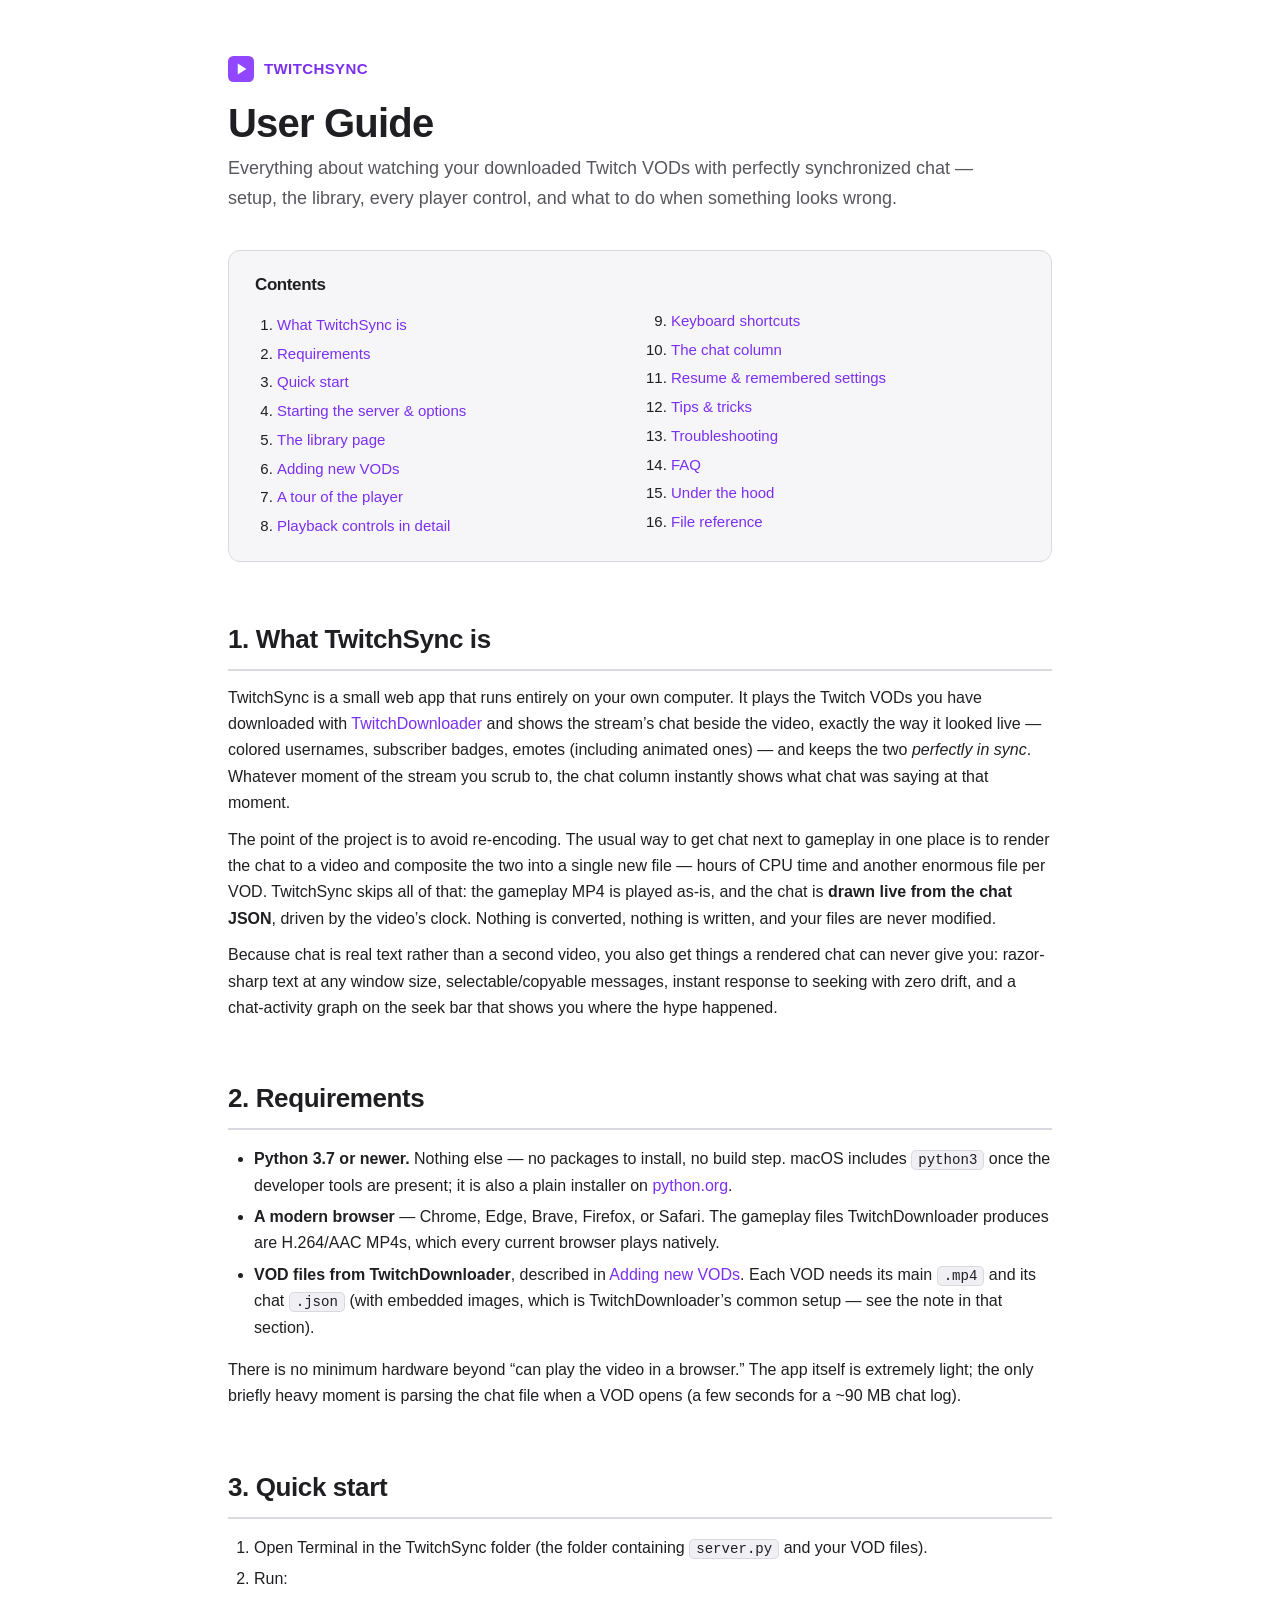
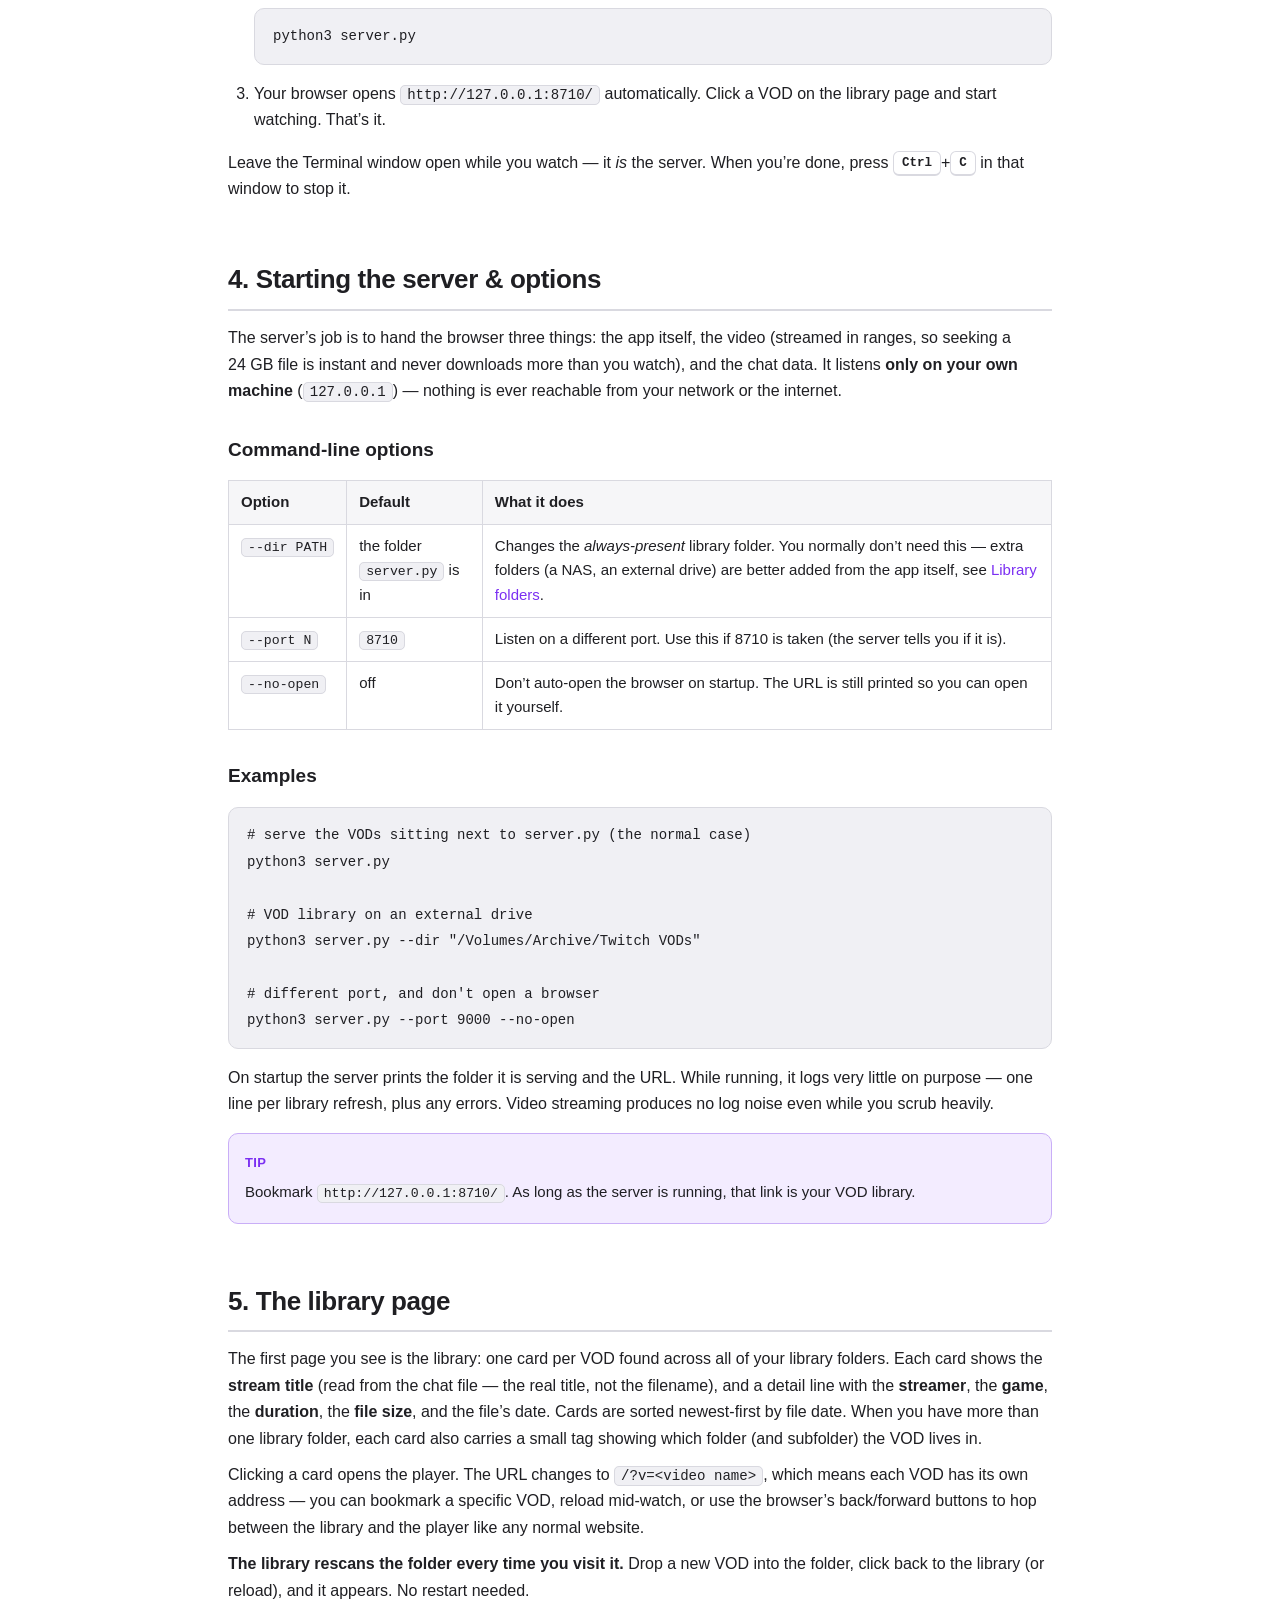
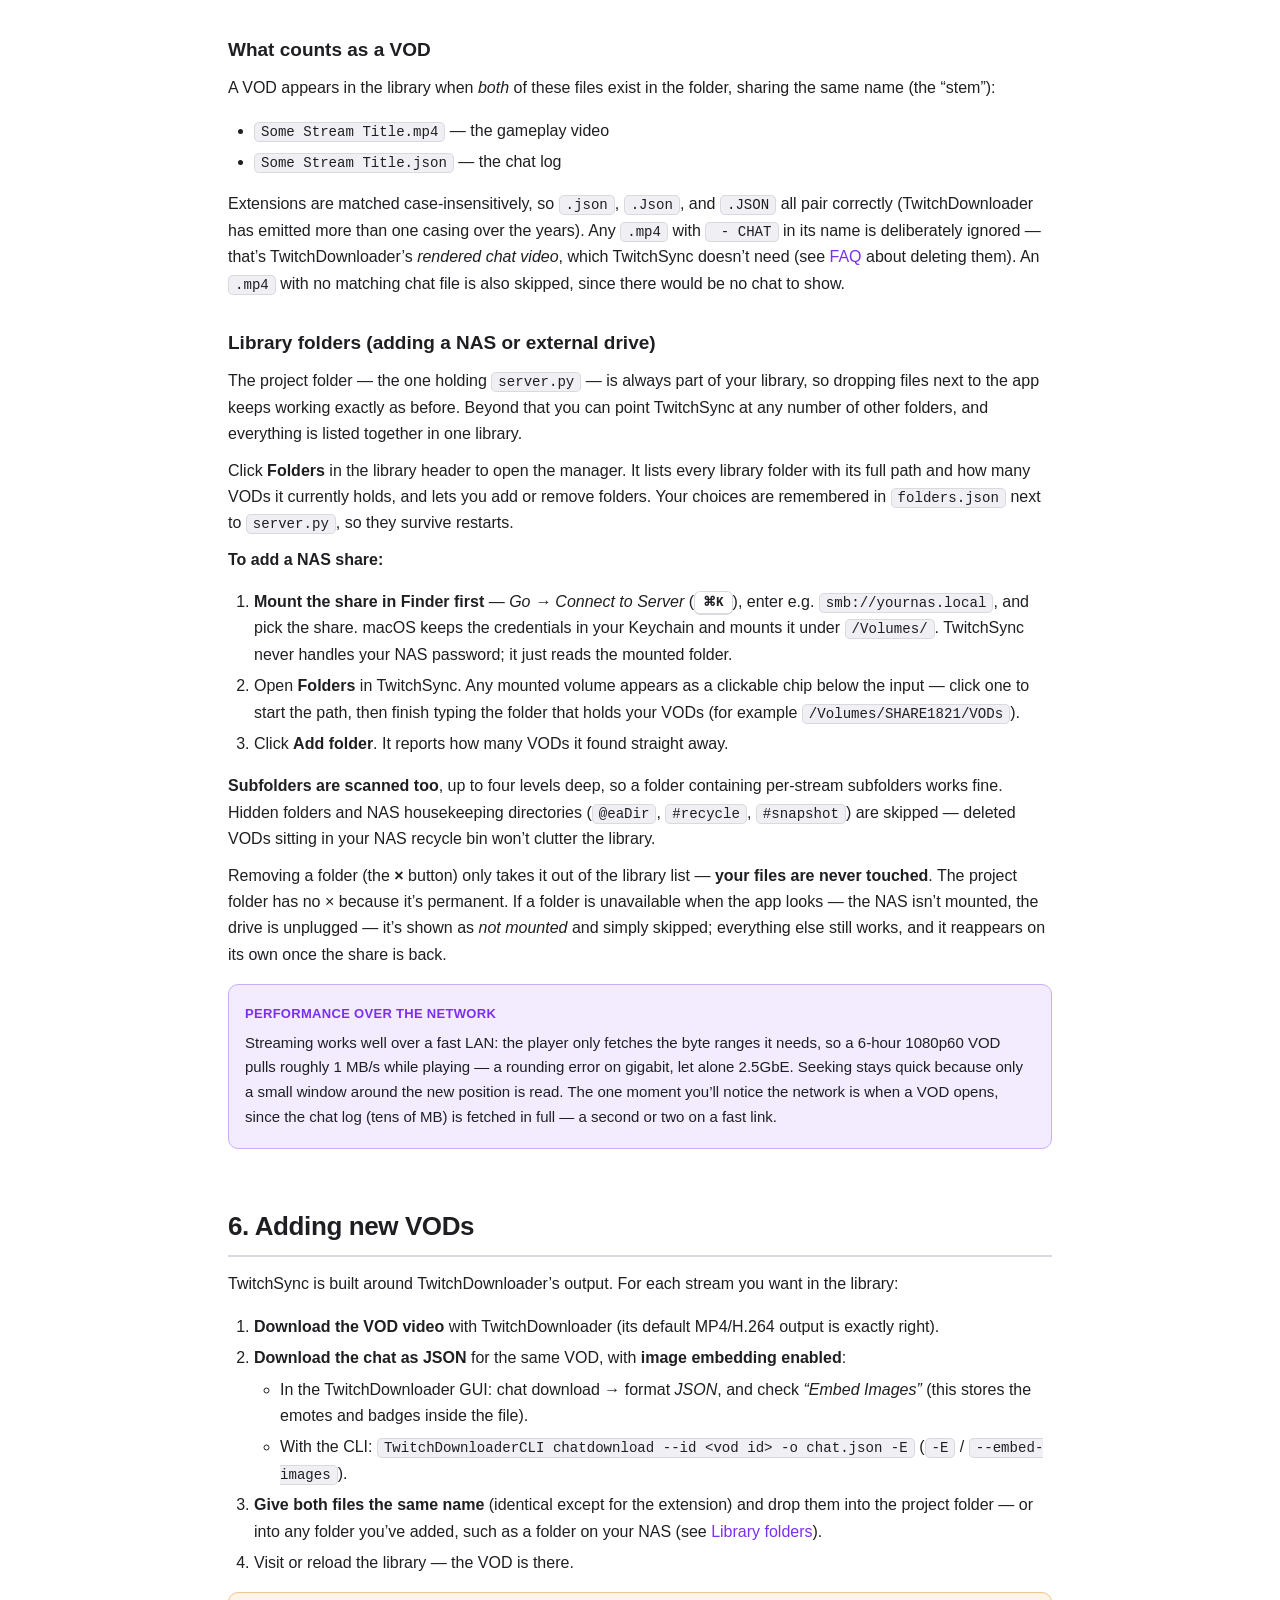
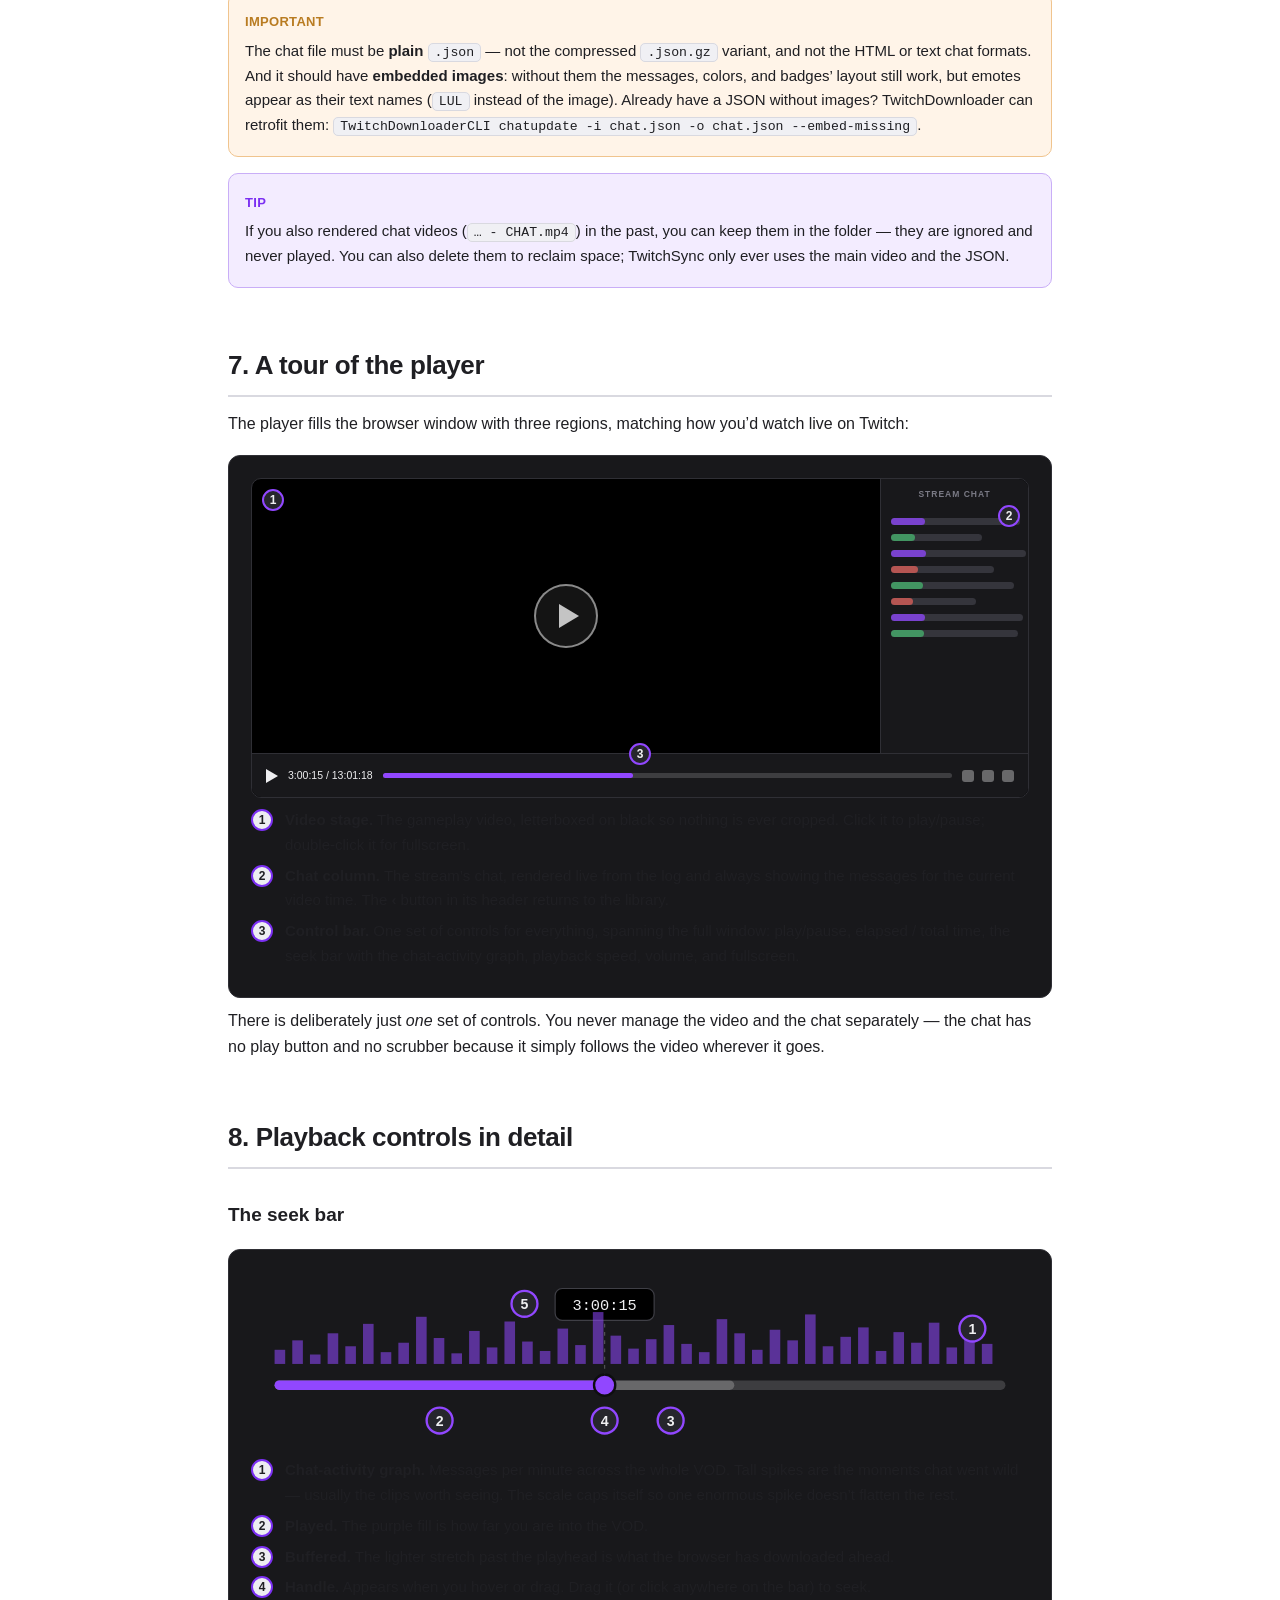
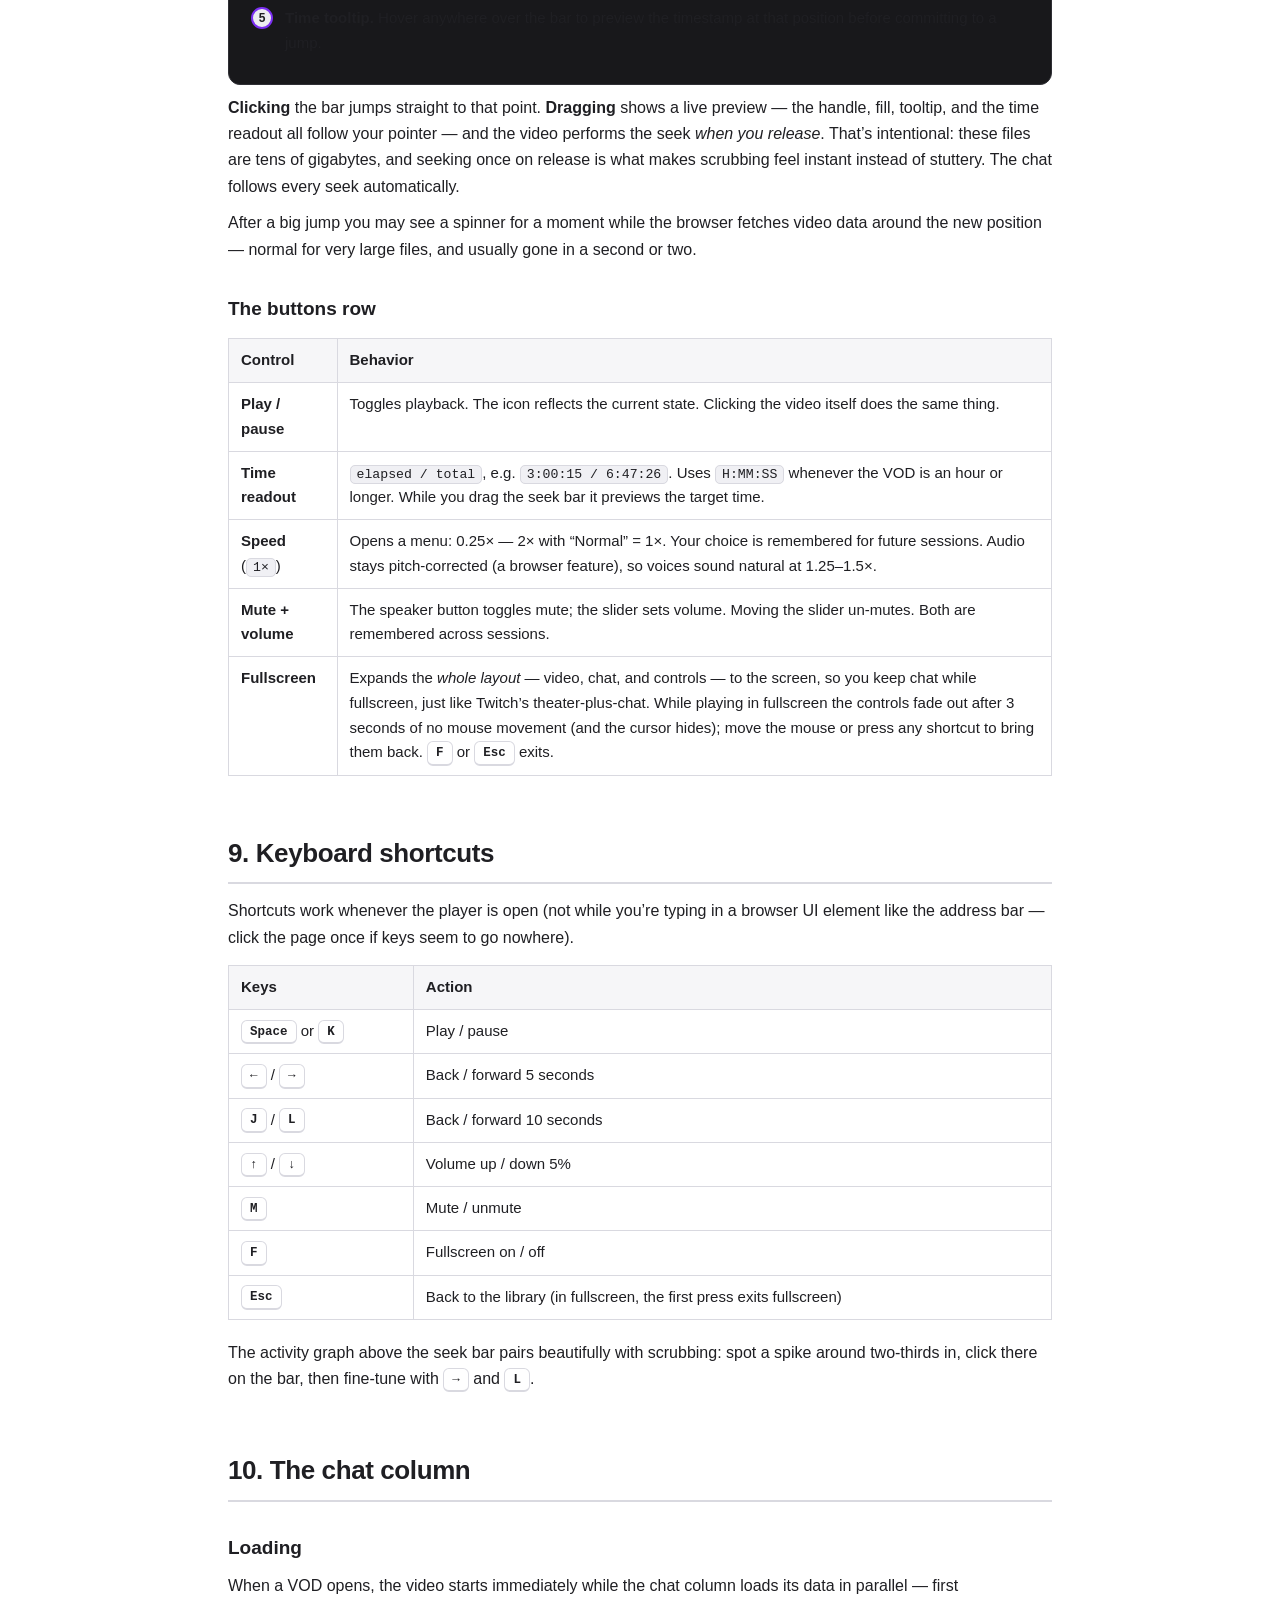
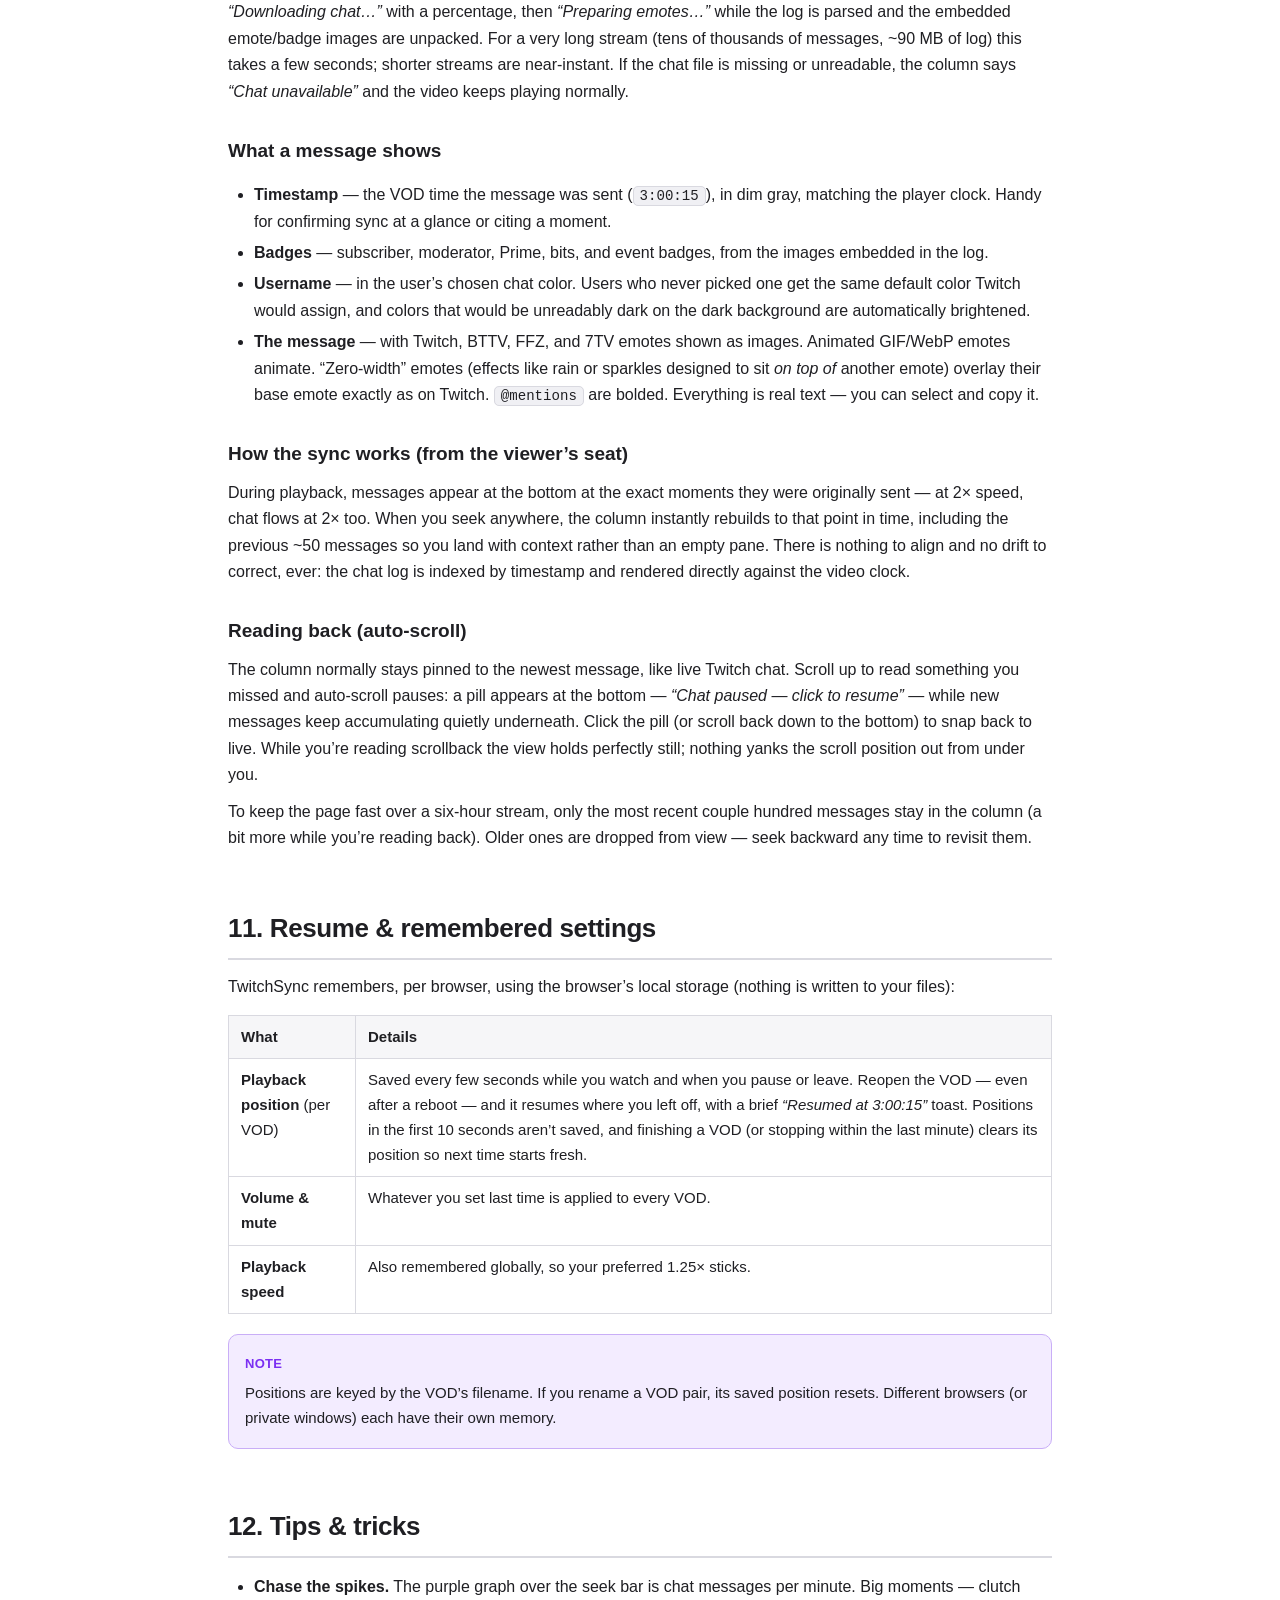
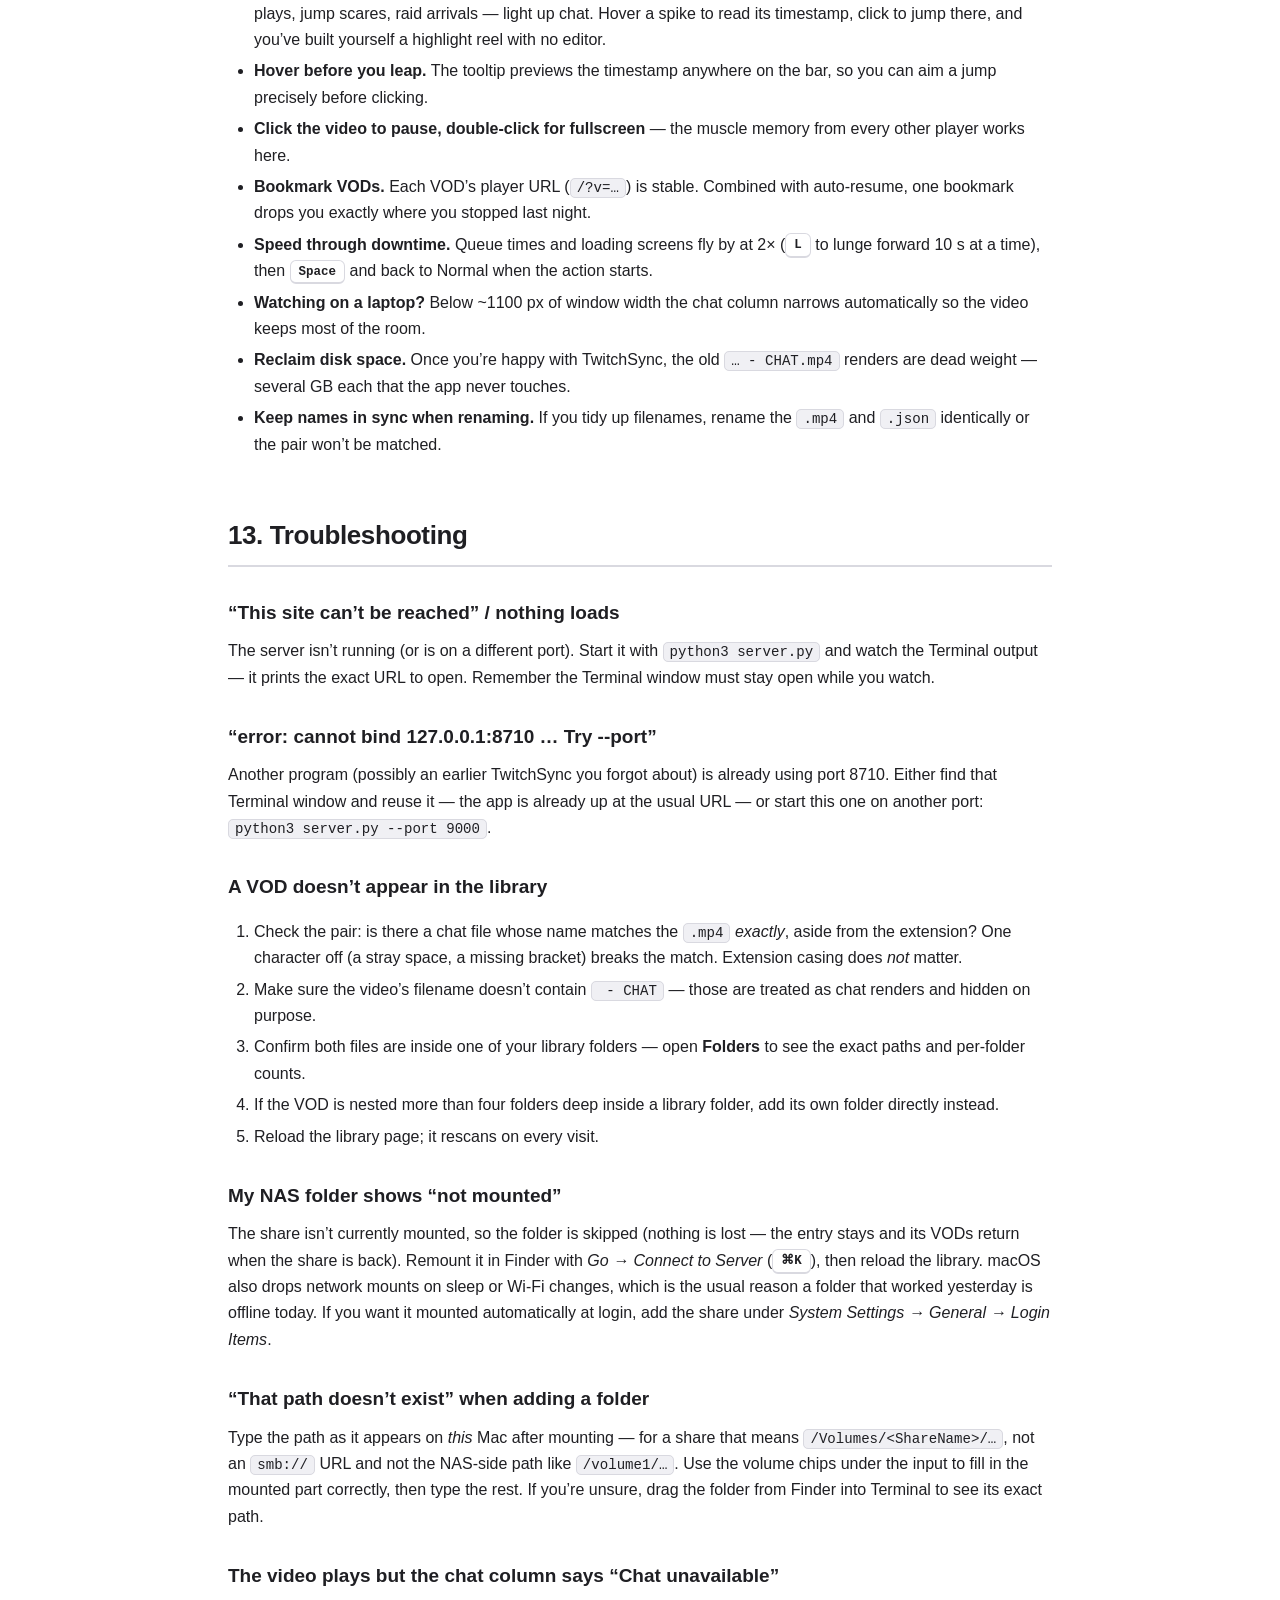
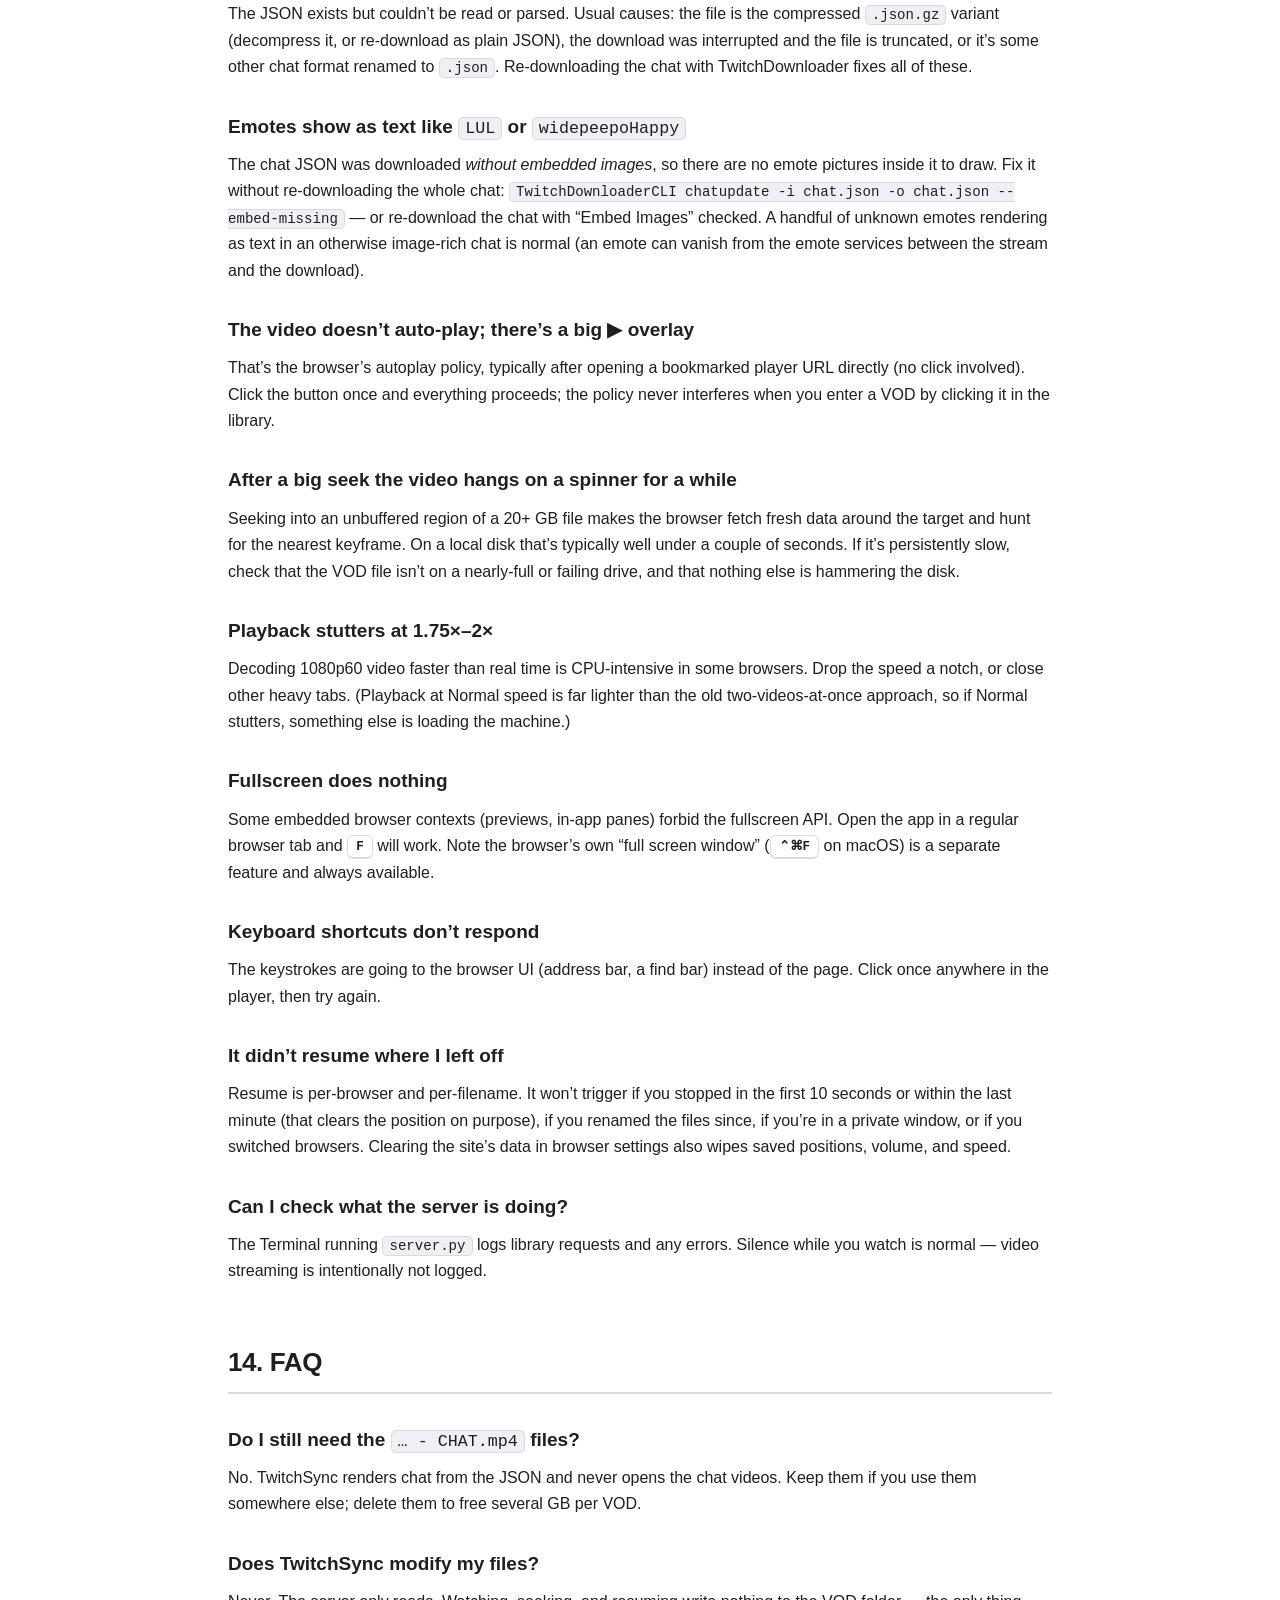
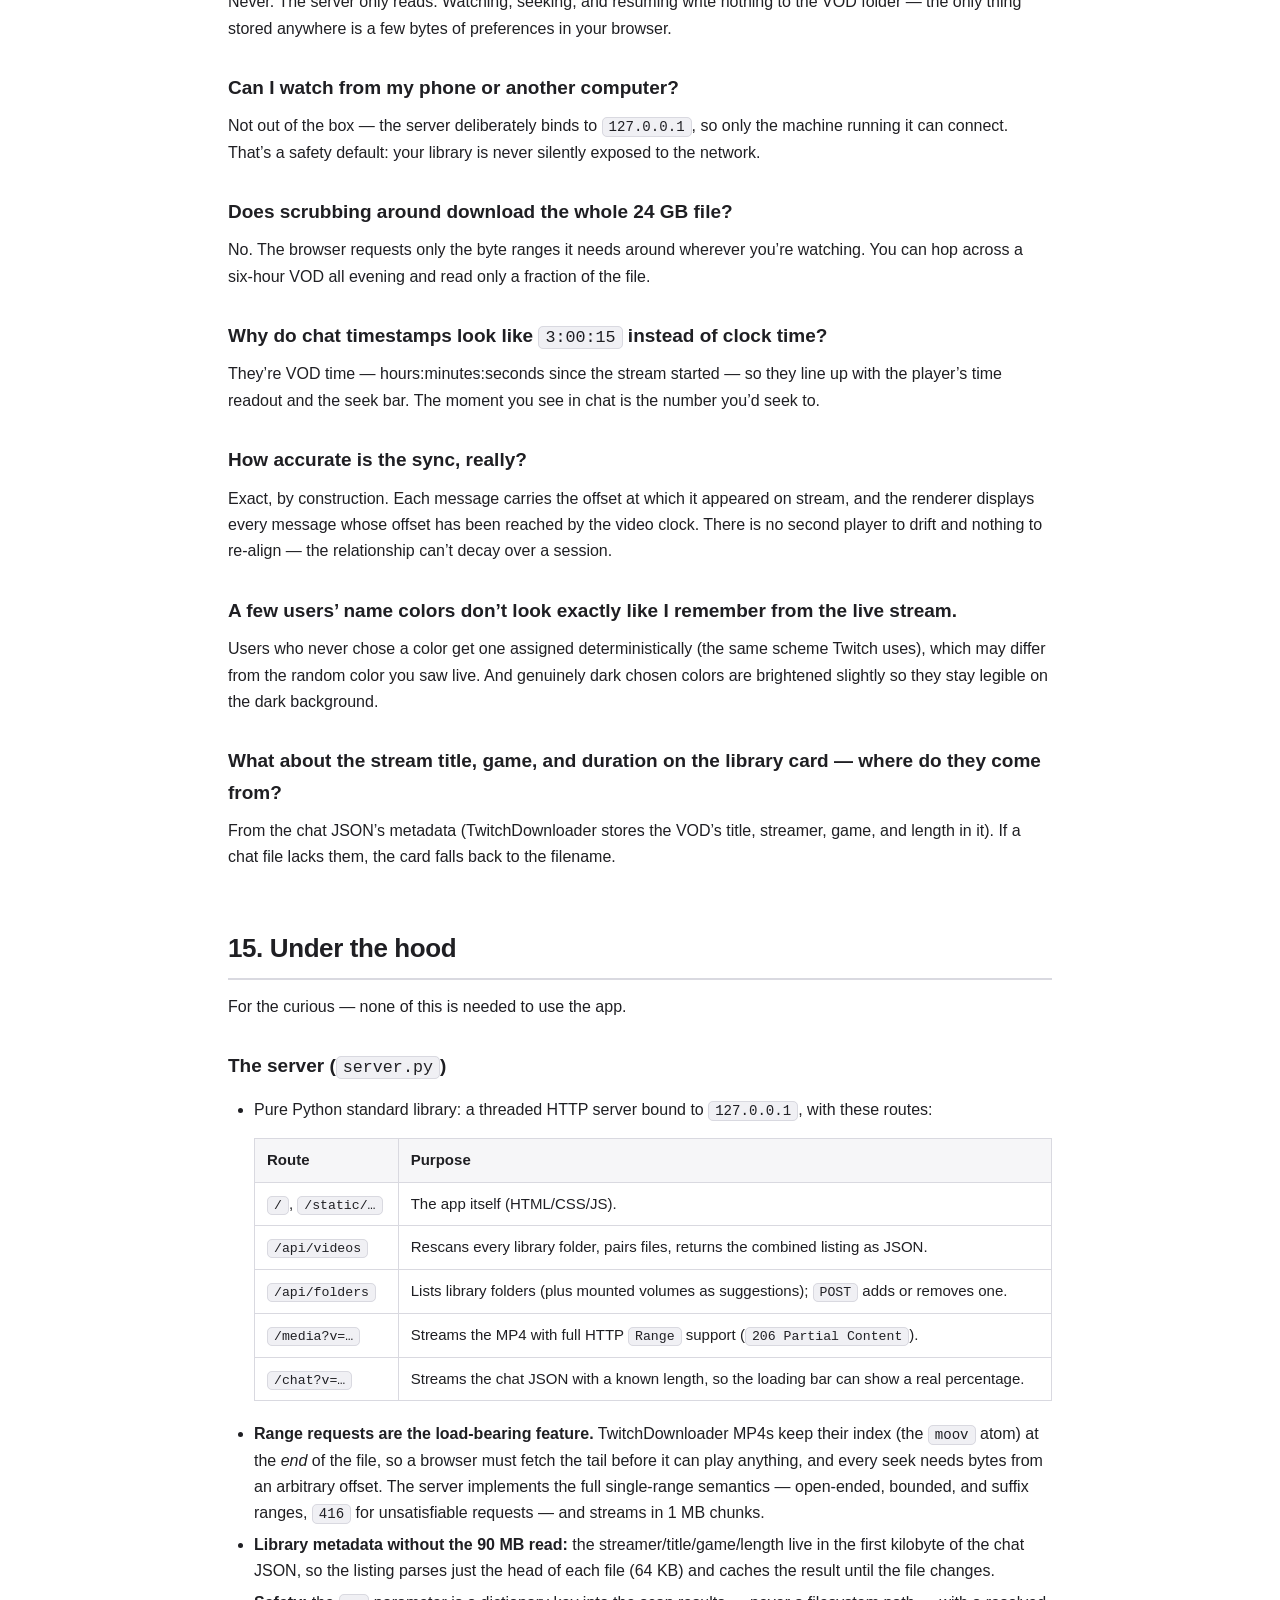
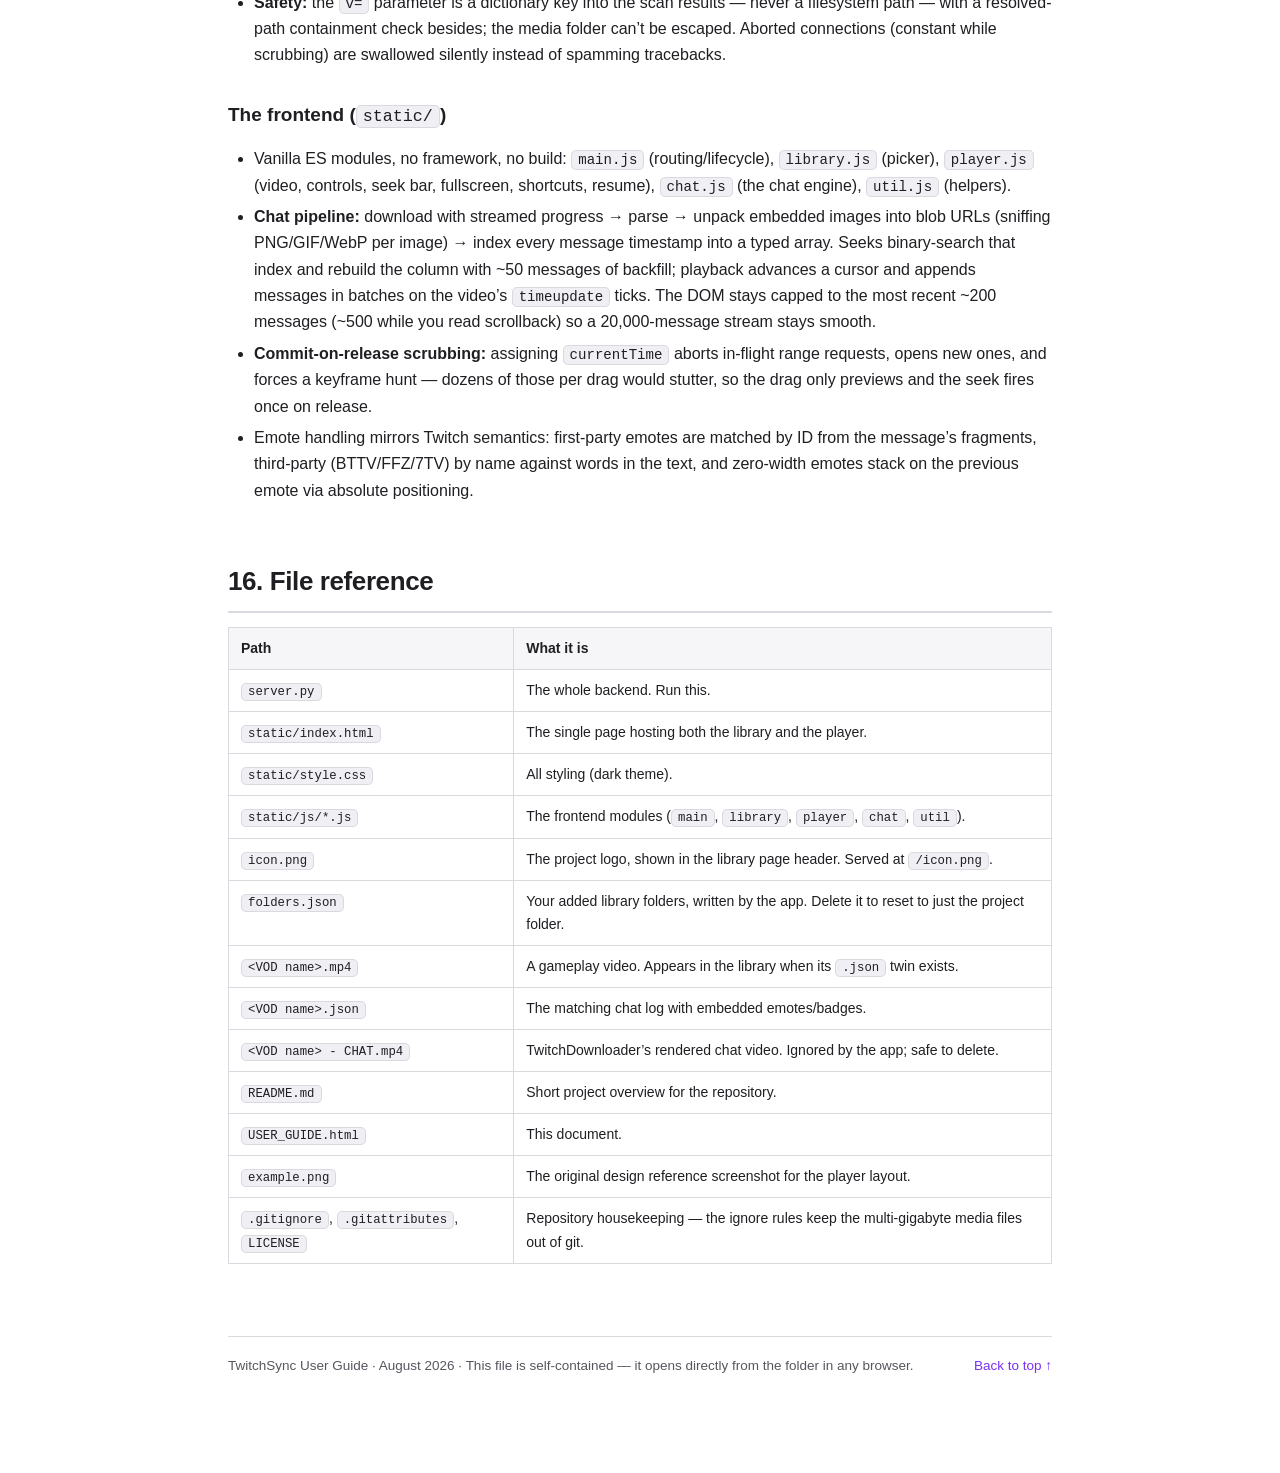
==== commit f5a6ba27: "add new player and chat settings zoom to fill video window, shorten chatter names to one letter, adj" ====
--- a/USER_GUIDE.html
+++ b/USER_GUIDE.html
@@ -558,10 +558,10 @@
   <tr><td><kbd>↑</kbd> / <kbd>↓</kbd></td><td>Volume up / down 5%</td></tr>
   <tr><td><kbd>M</kbd></td><td>Mute / unmute</td></tr>
   <tr><td><kbd>F</kbd></td><td>Fullscreen on / off</td></tr>
-  <tr><td><kbd>0</kbd> – <kbd>9</kbd></td><td>Jump to that tenth of the VOD — <kbd>0</kbd> is the start, <kbd>5</kbd> is halfway, <kbd>9</kbd> is 90% in</td></tr>
+  <tr><td><kbd>Esc</kbd></td><td>Back to the library (in fullscreen, the first press exits fullscreen)</td></tr>
 </table>
 
-<p>The number keys pair beautifully with the activity graph: spot a spike around two-thirds in, tap <kbd>6</kbd> or <kbd>7</kbd>, then fine-tune with <kbd>→</kbd> and <kbd>L</kbd>.</p>
+<p>The activity graph above the seek bar pairs beautifully with scrubbing: spot a spike around two-thirds in, click there on the bar, then fine-tune with <kbd>→</kbd> and <kbd>L</kbd>.</p>
 
 <!-- ================================================================ -->
 <h2 id="chat">10. The chat column</h2>
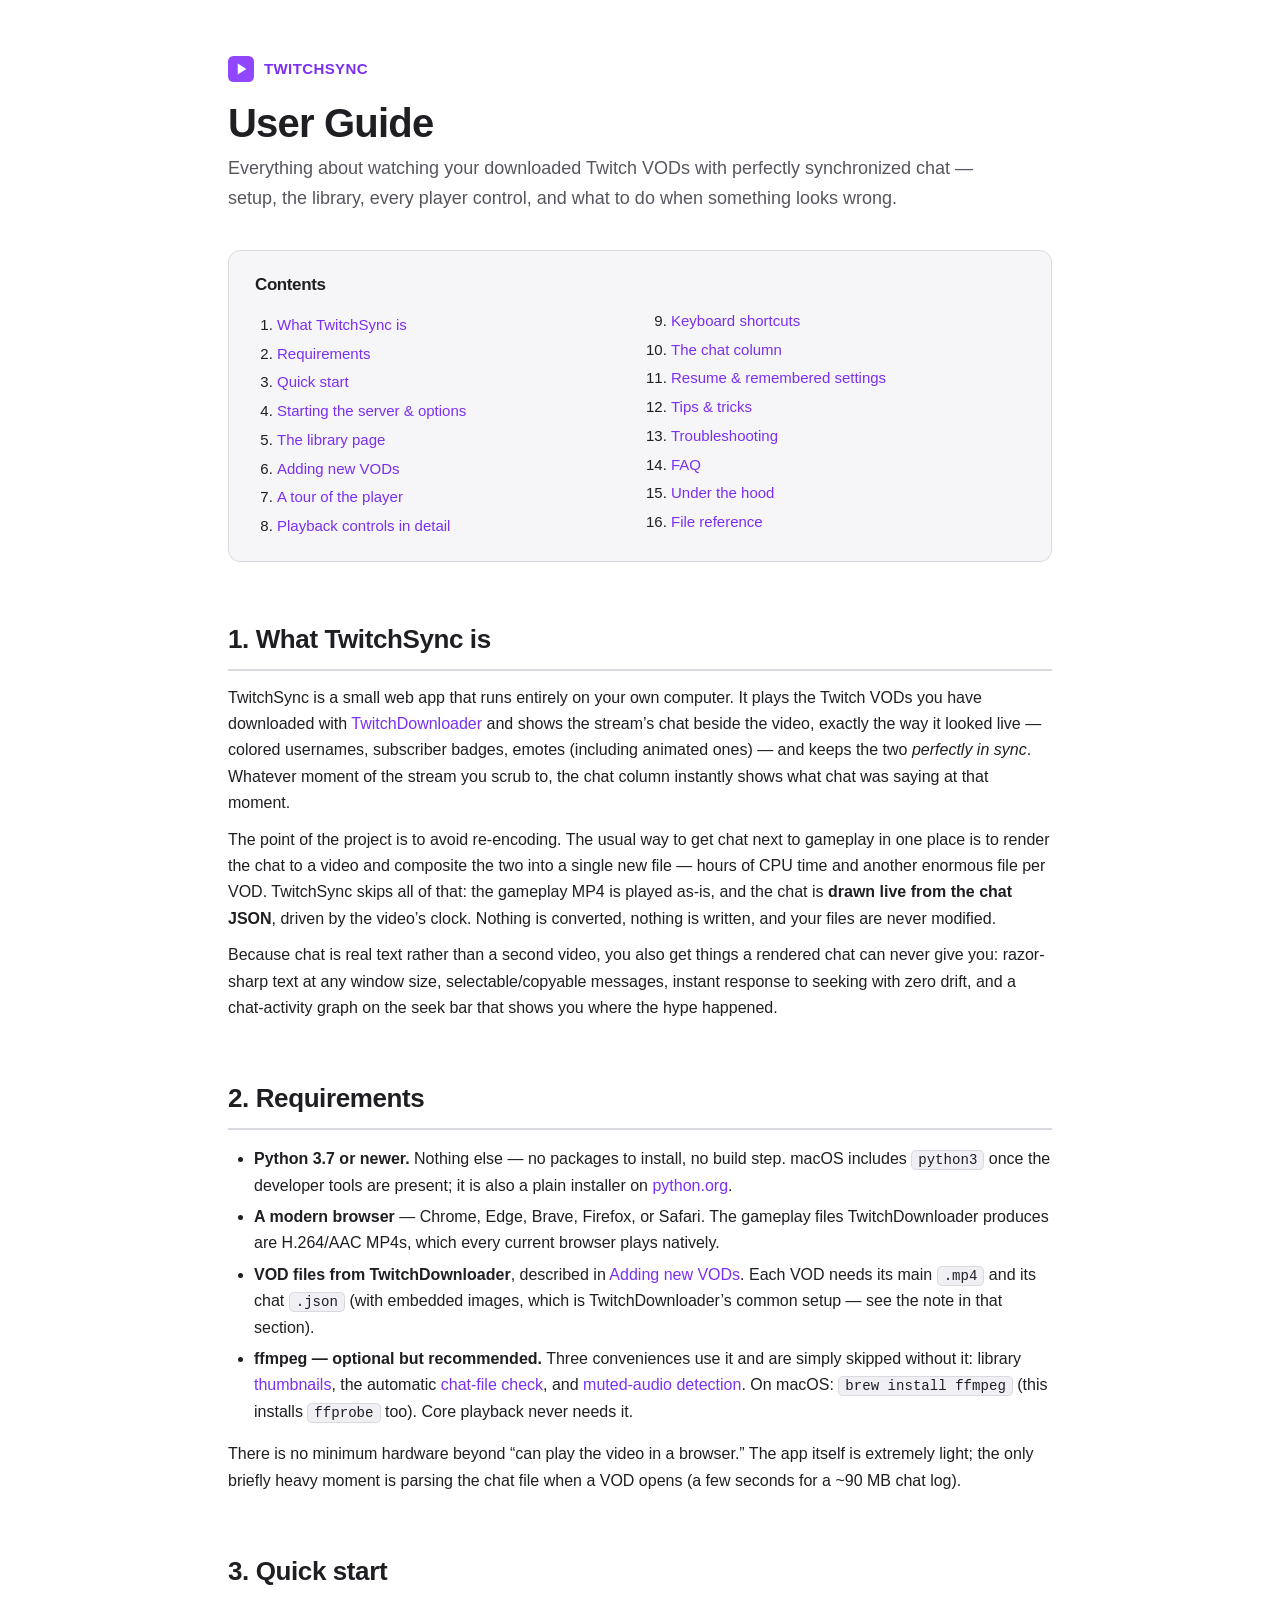
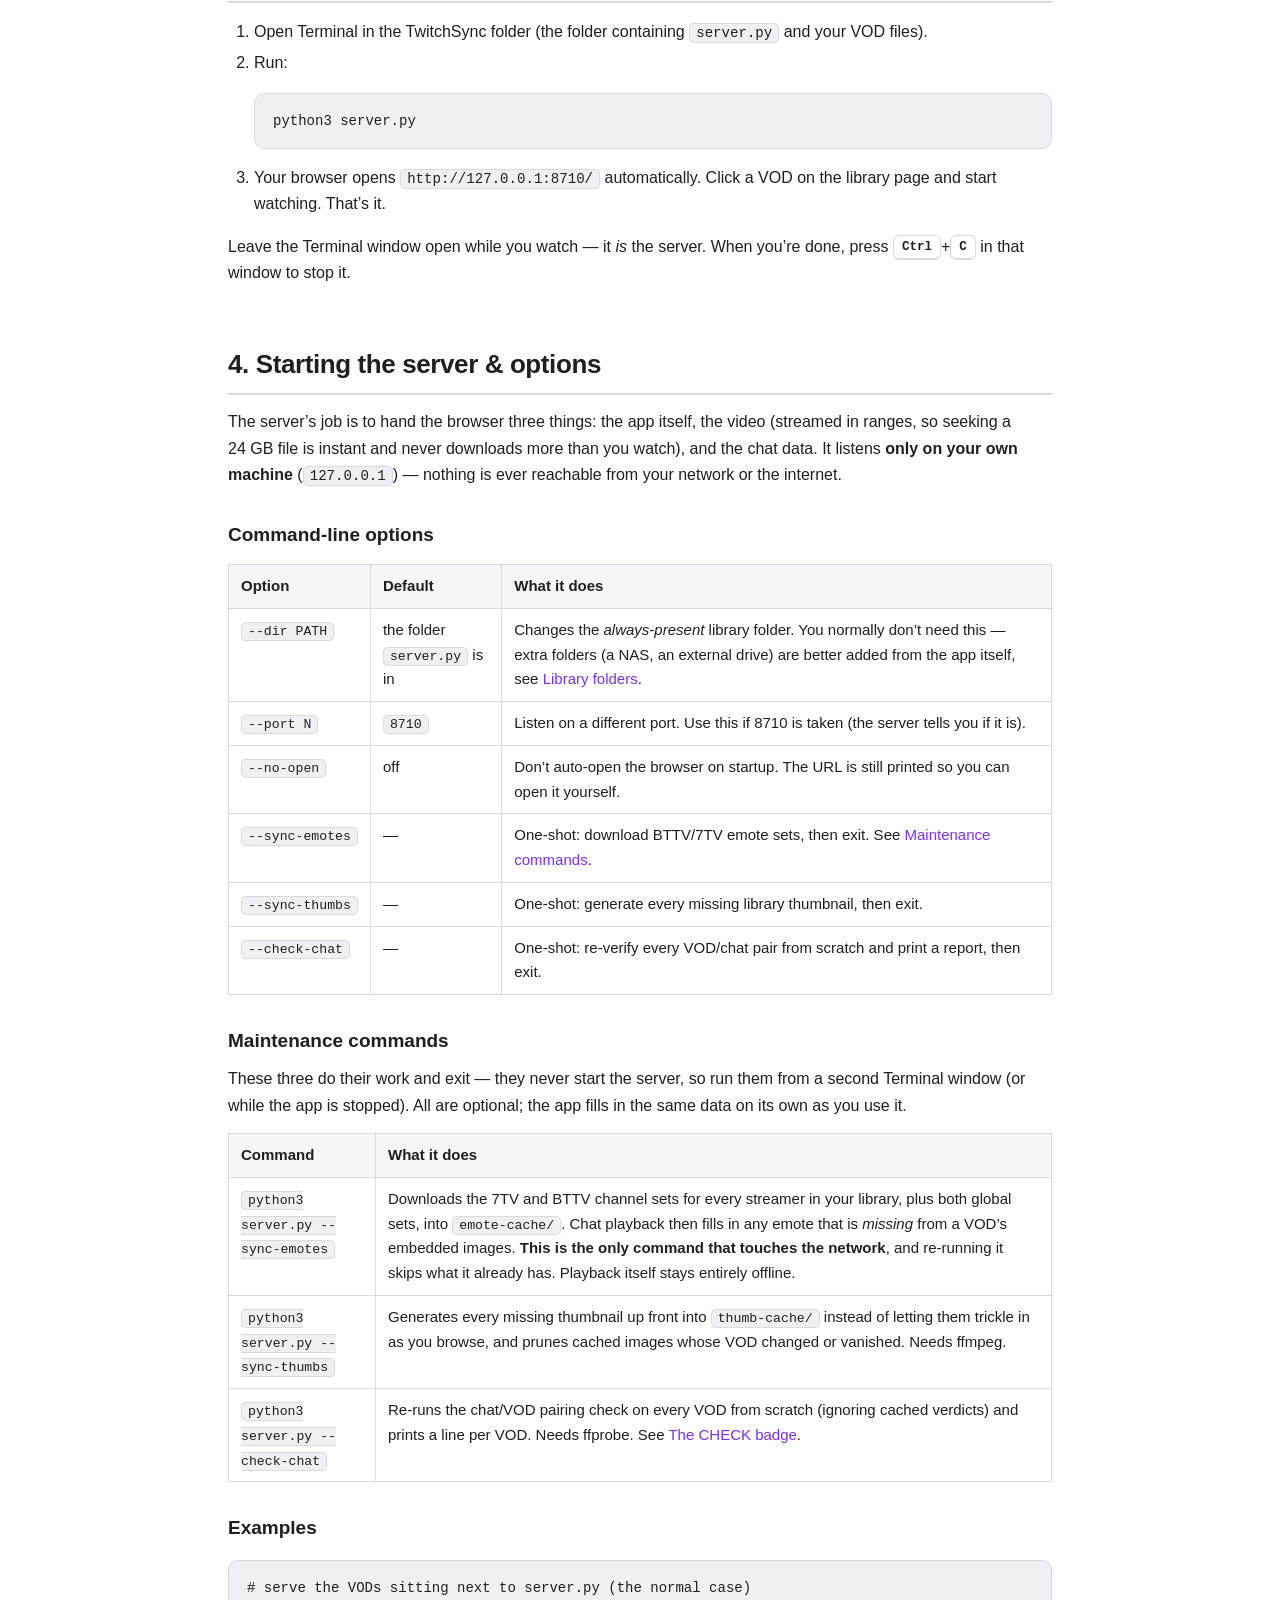
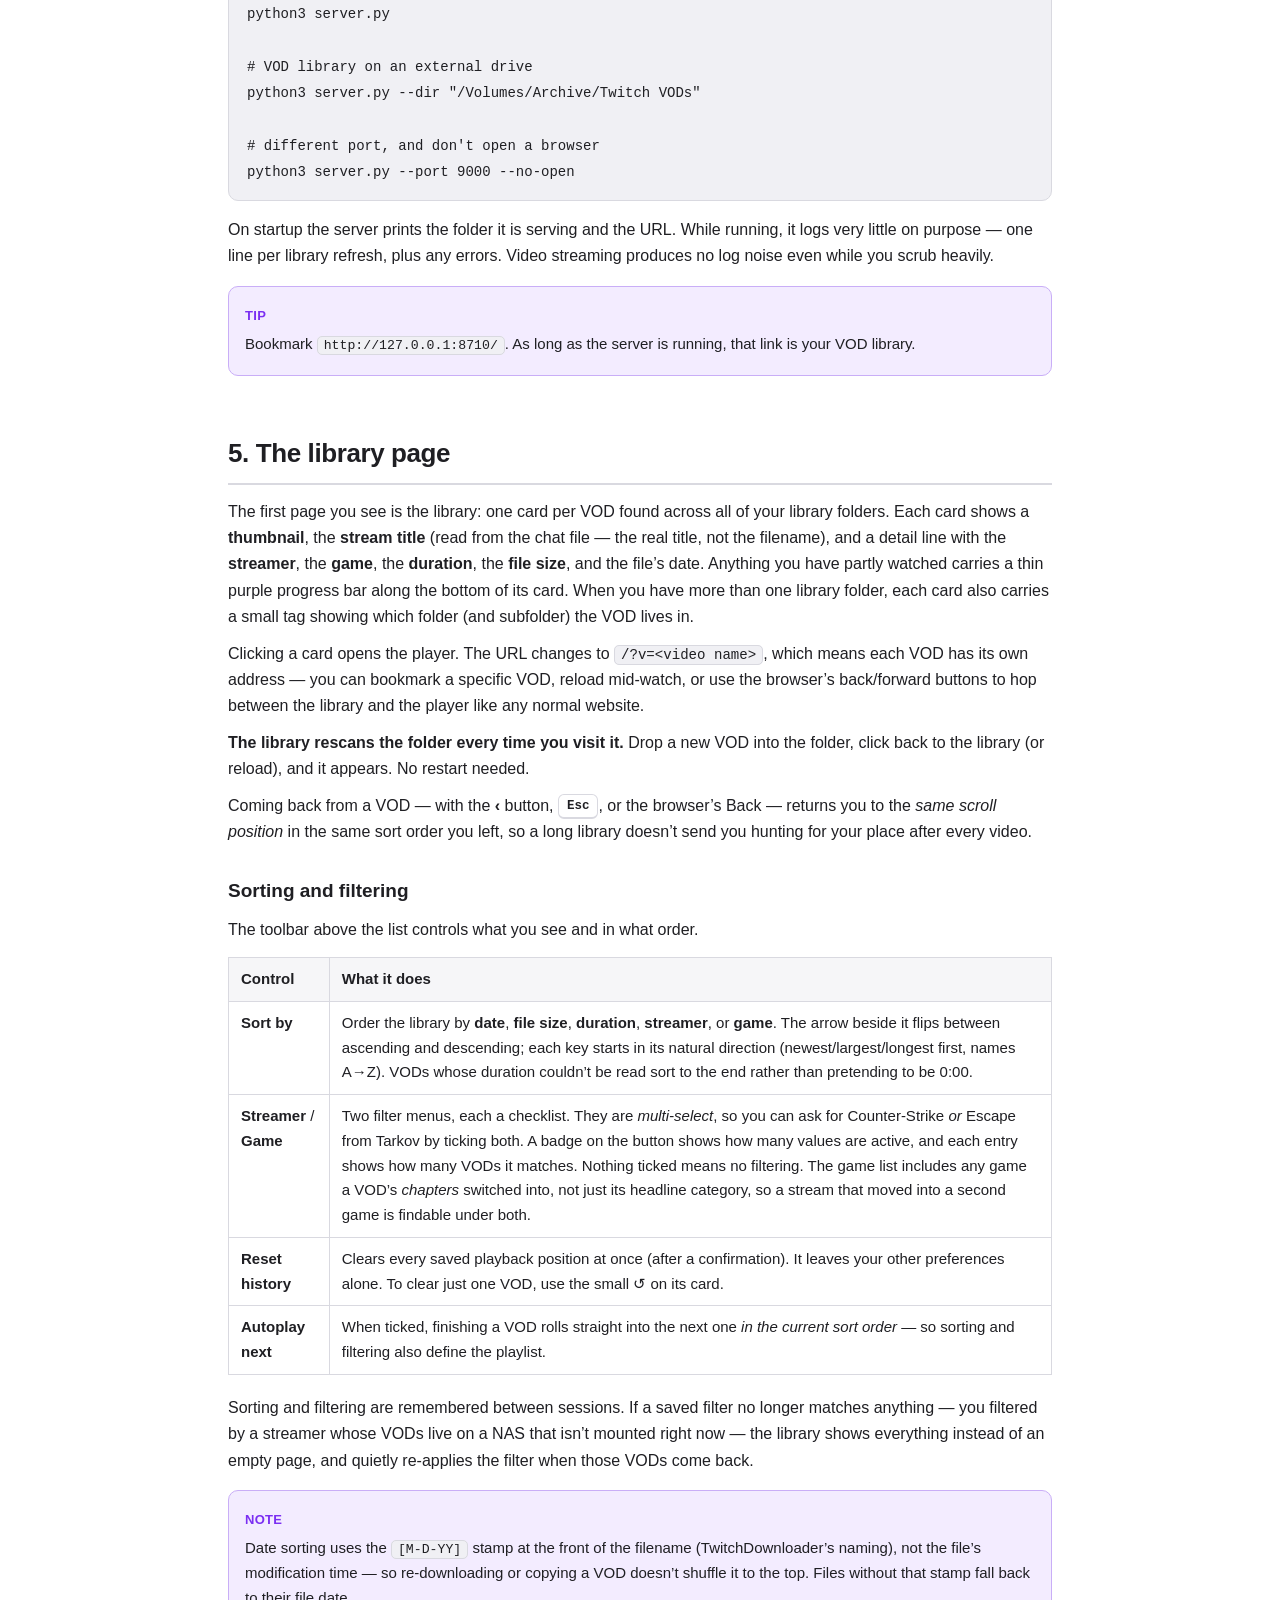
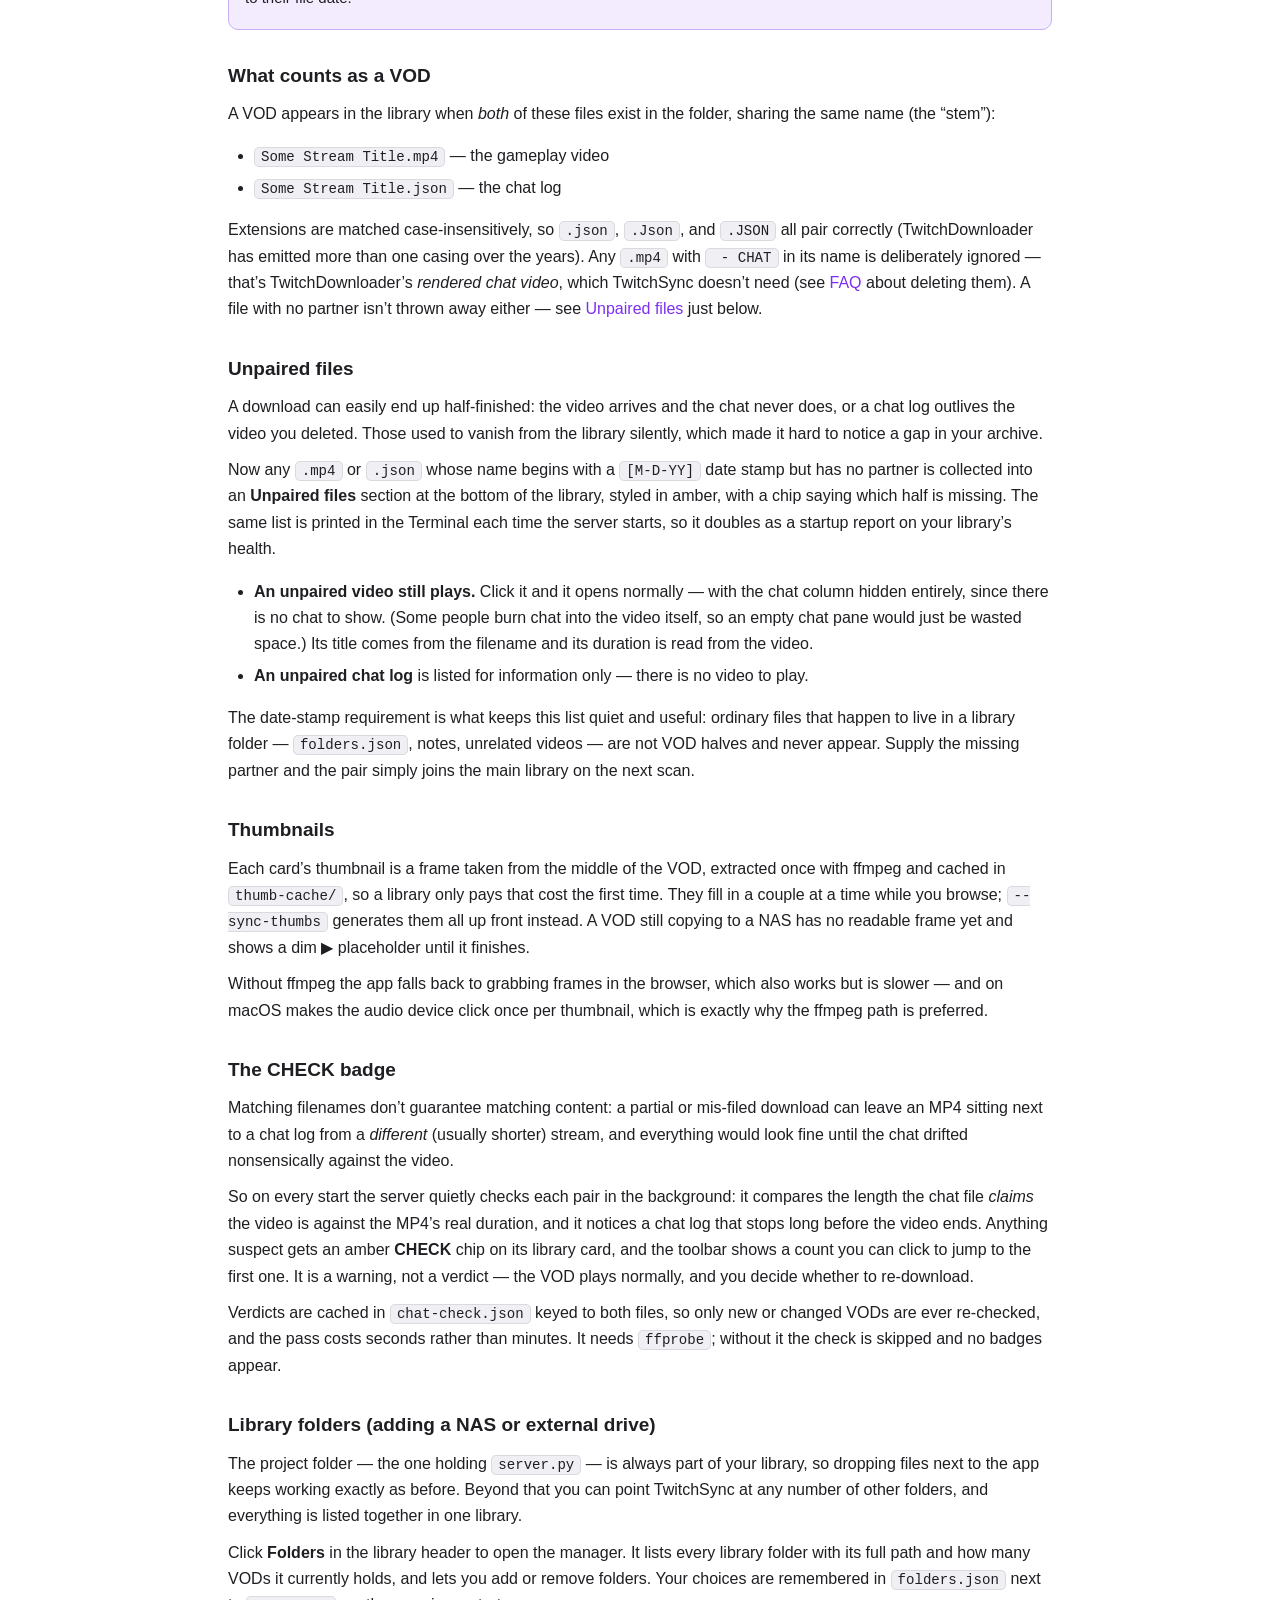
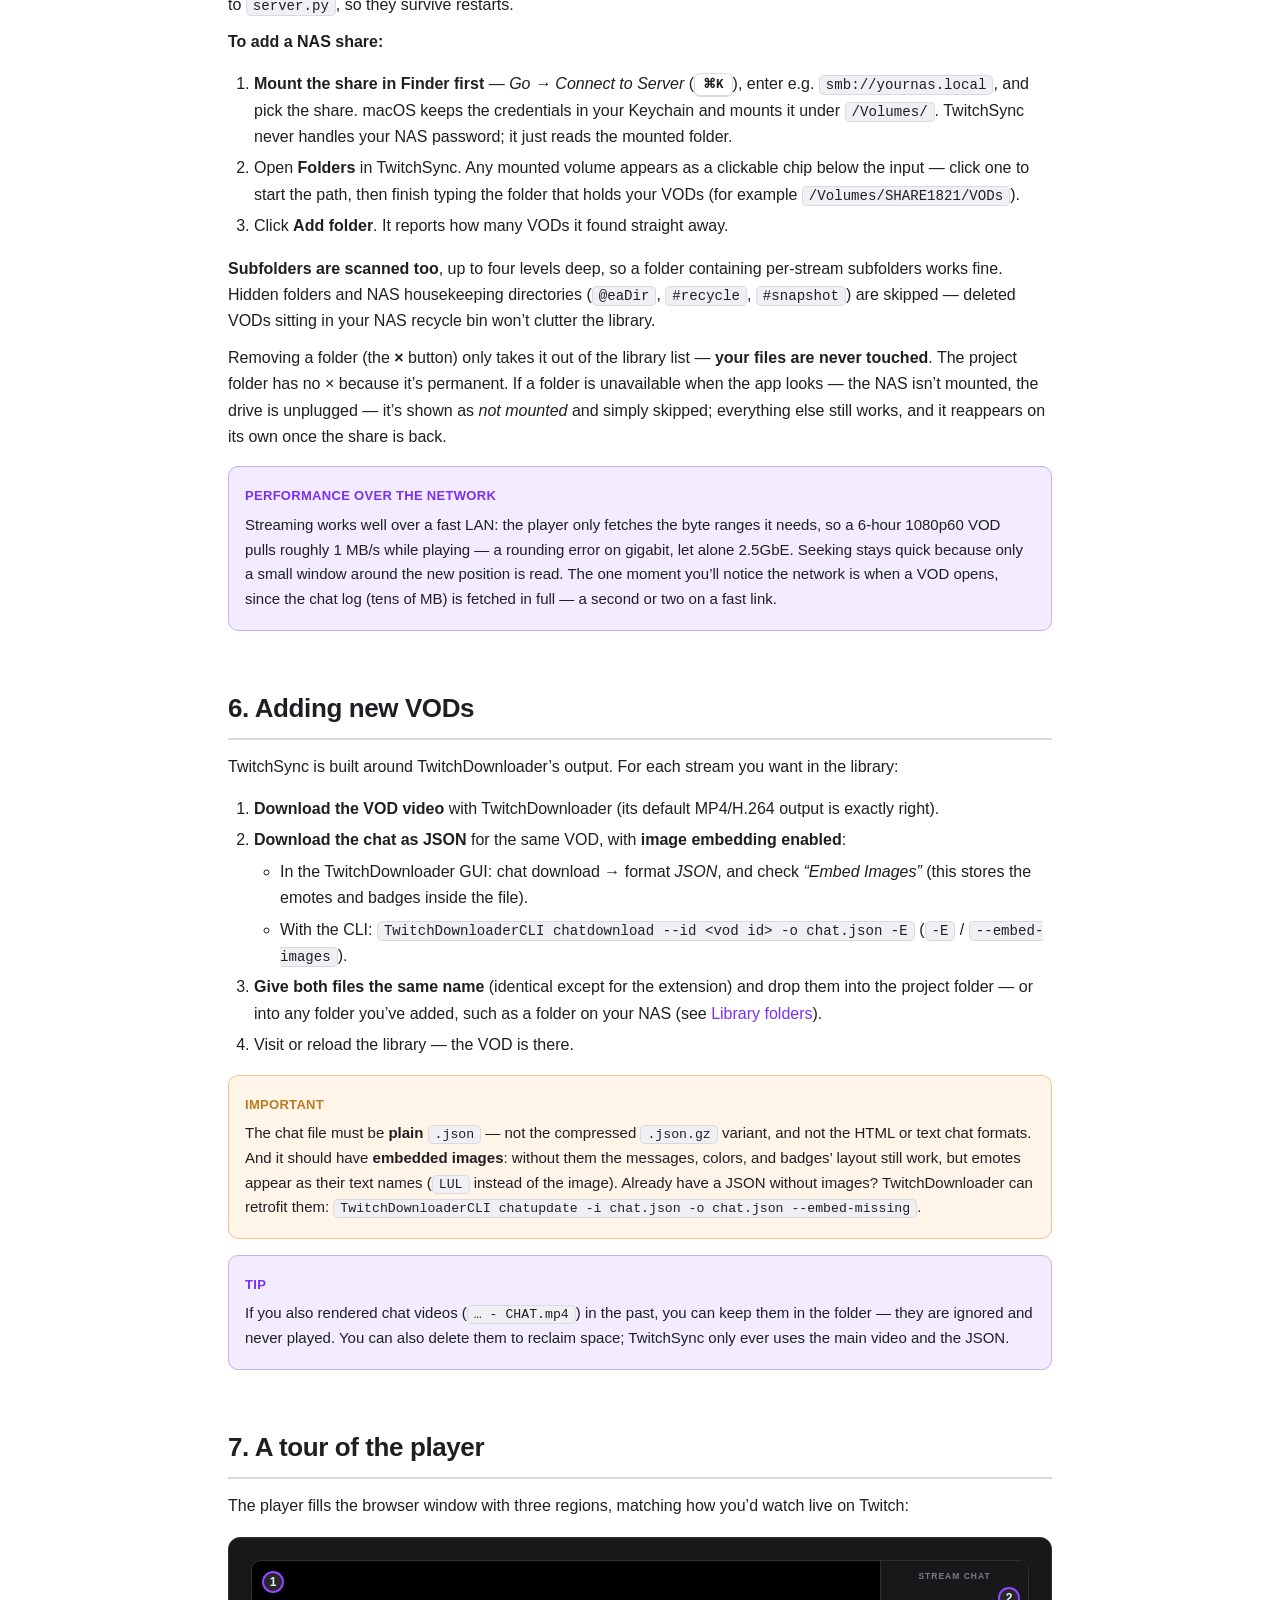
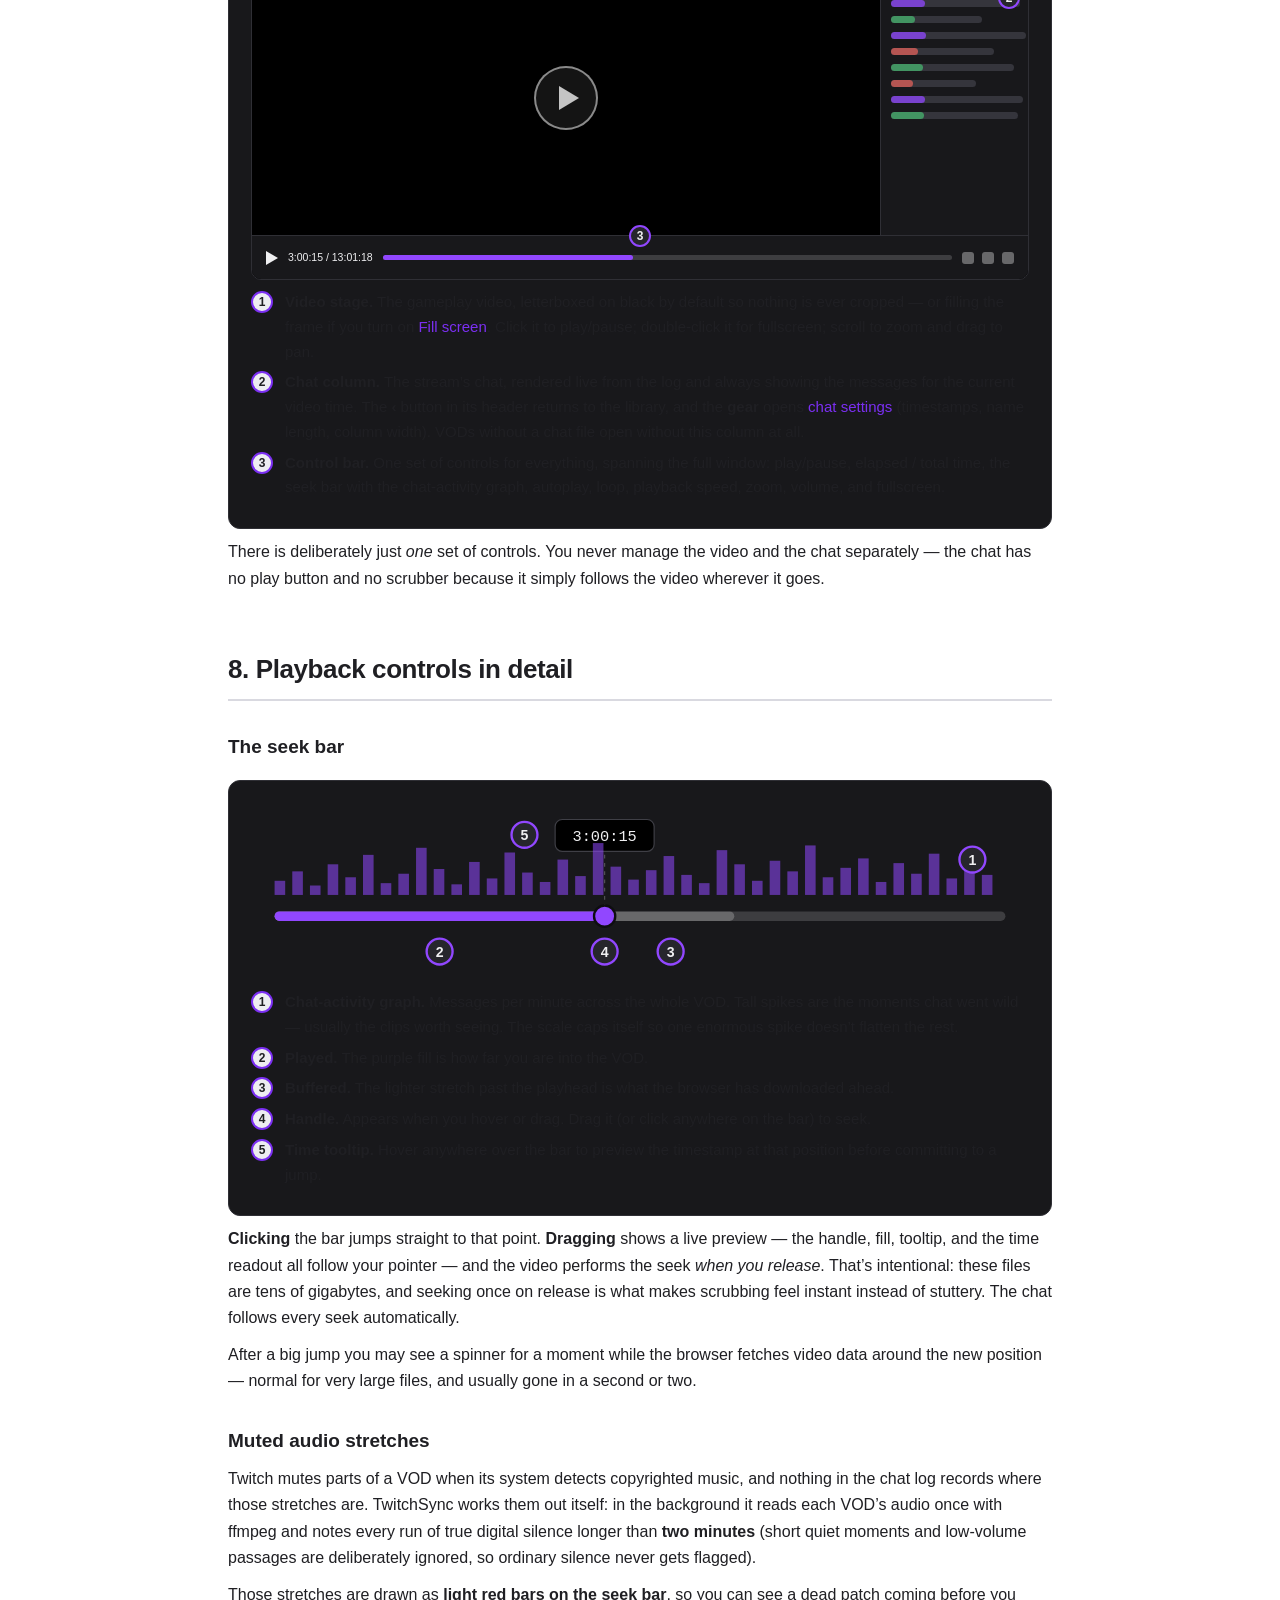
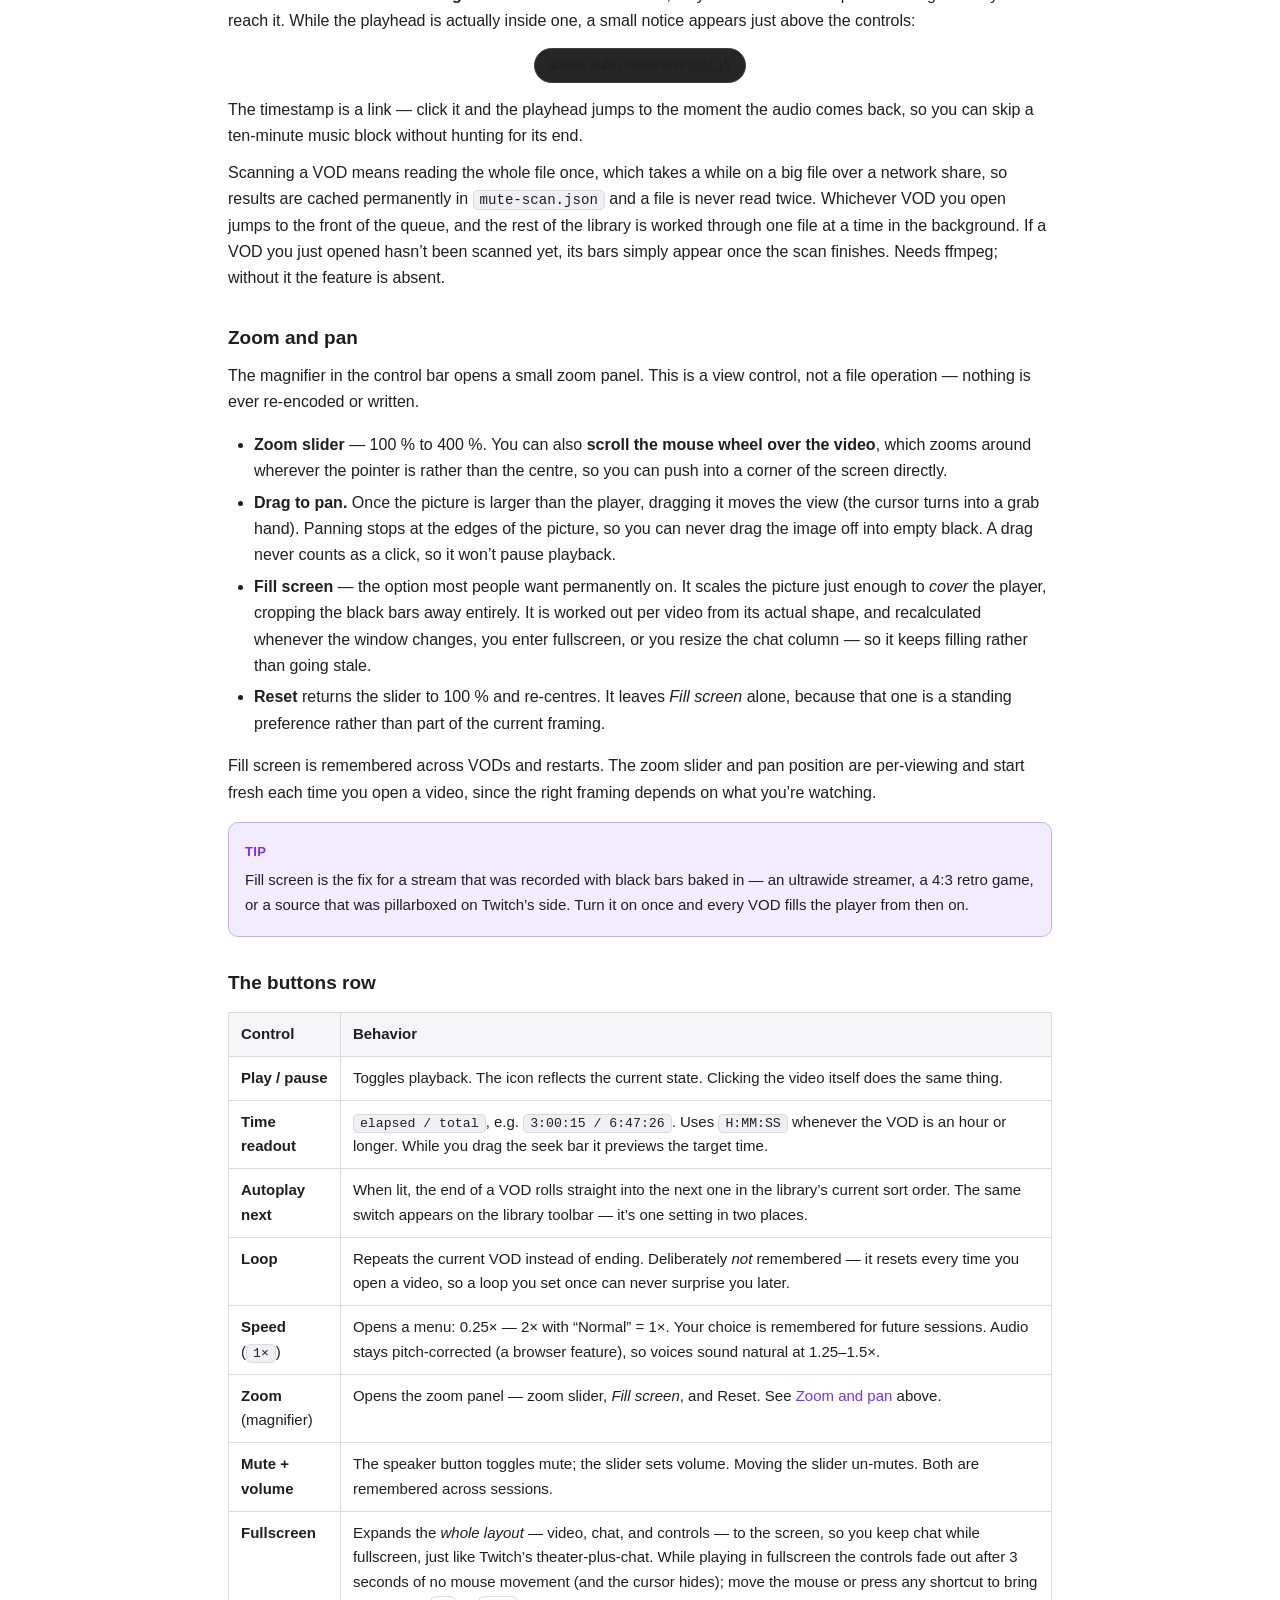
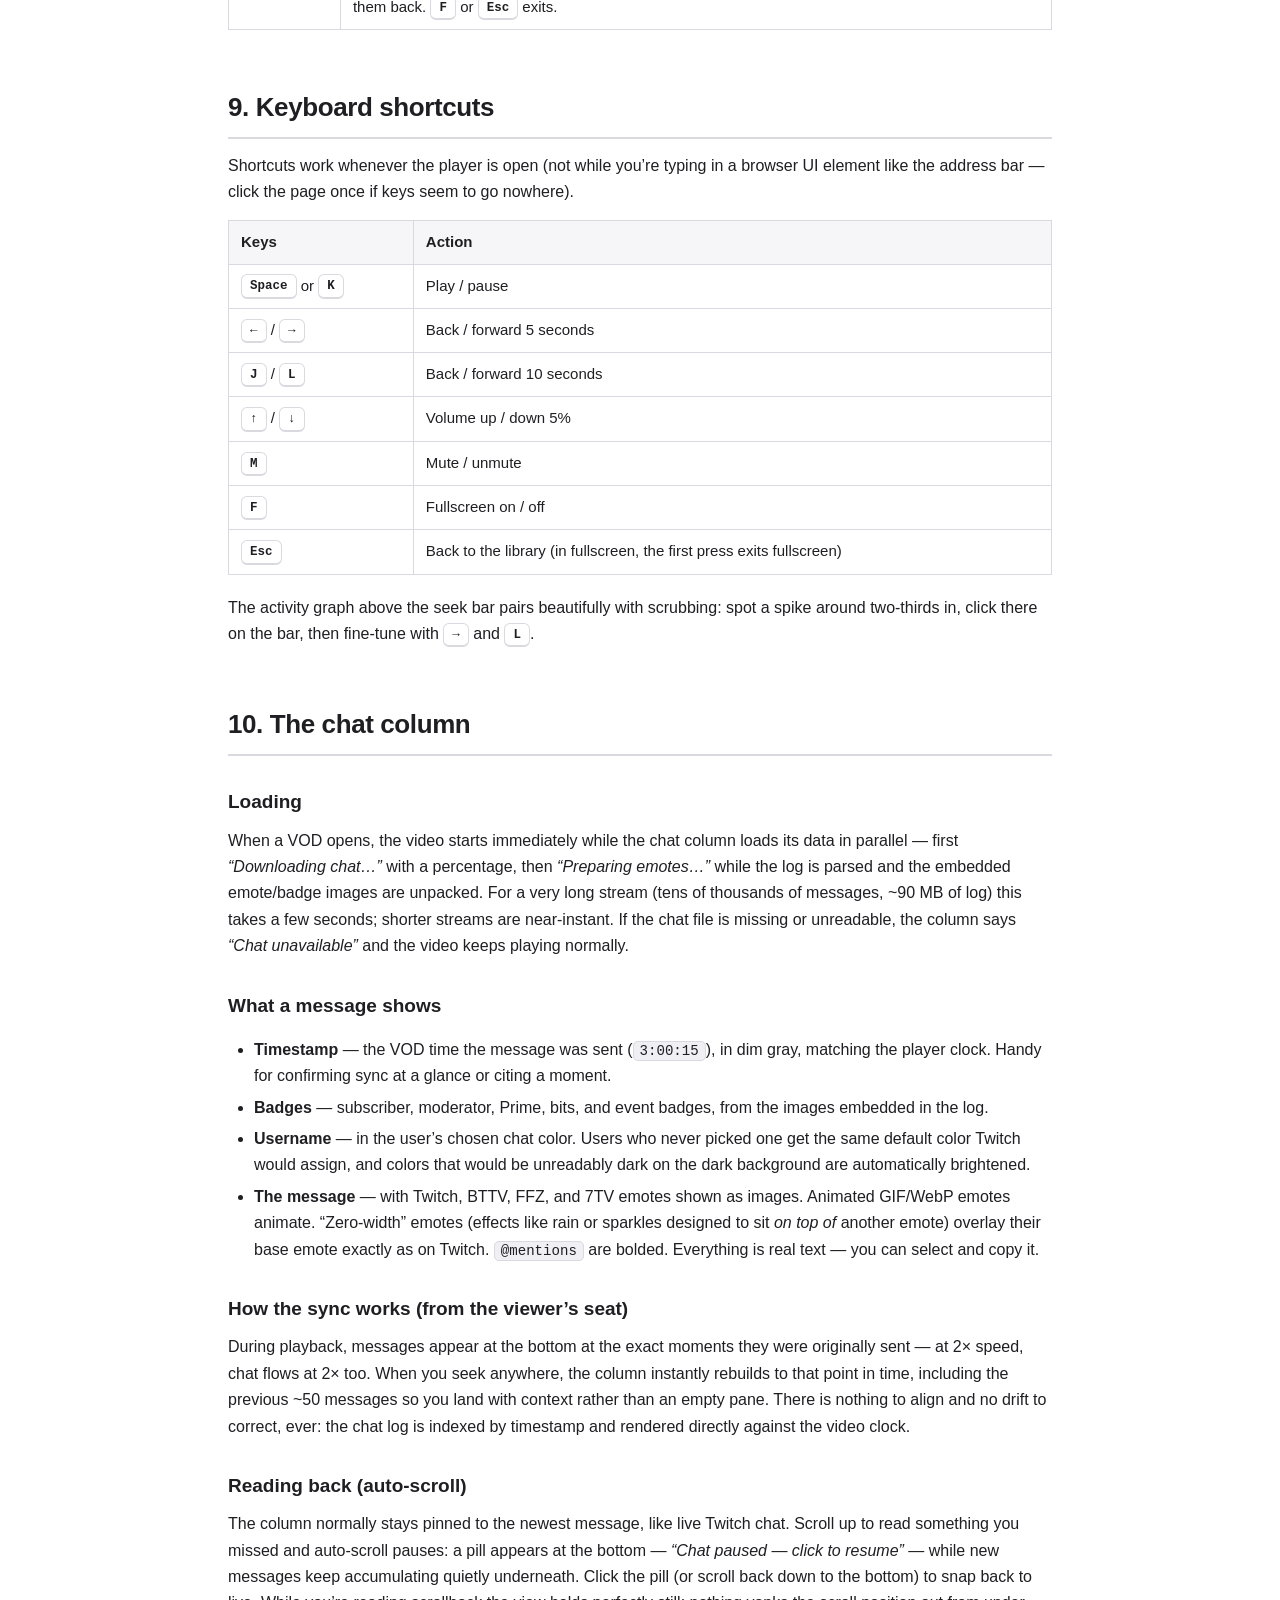
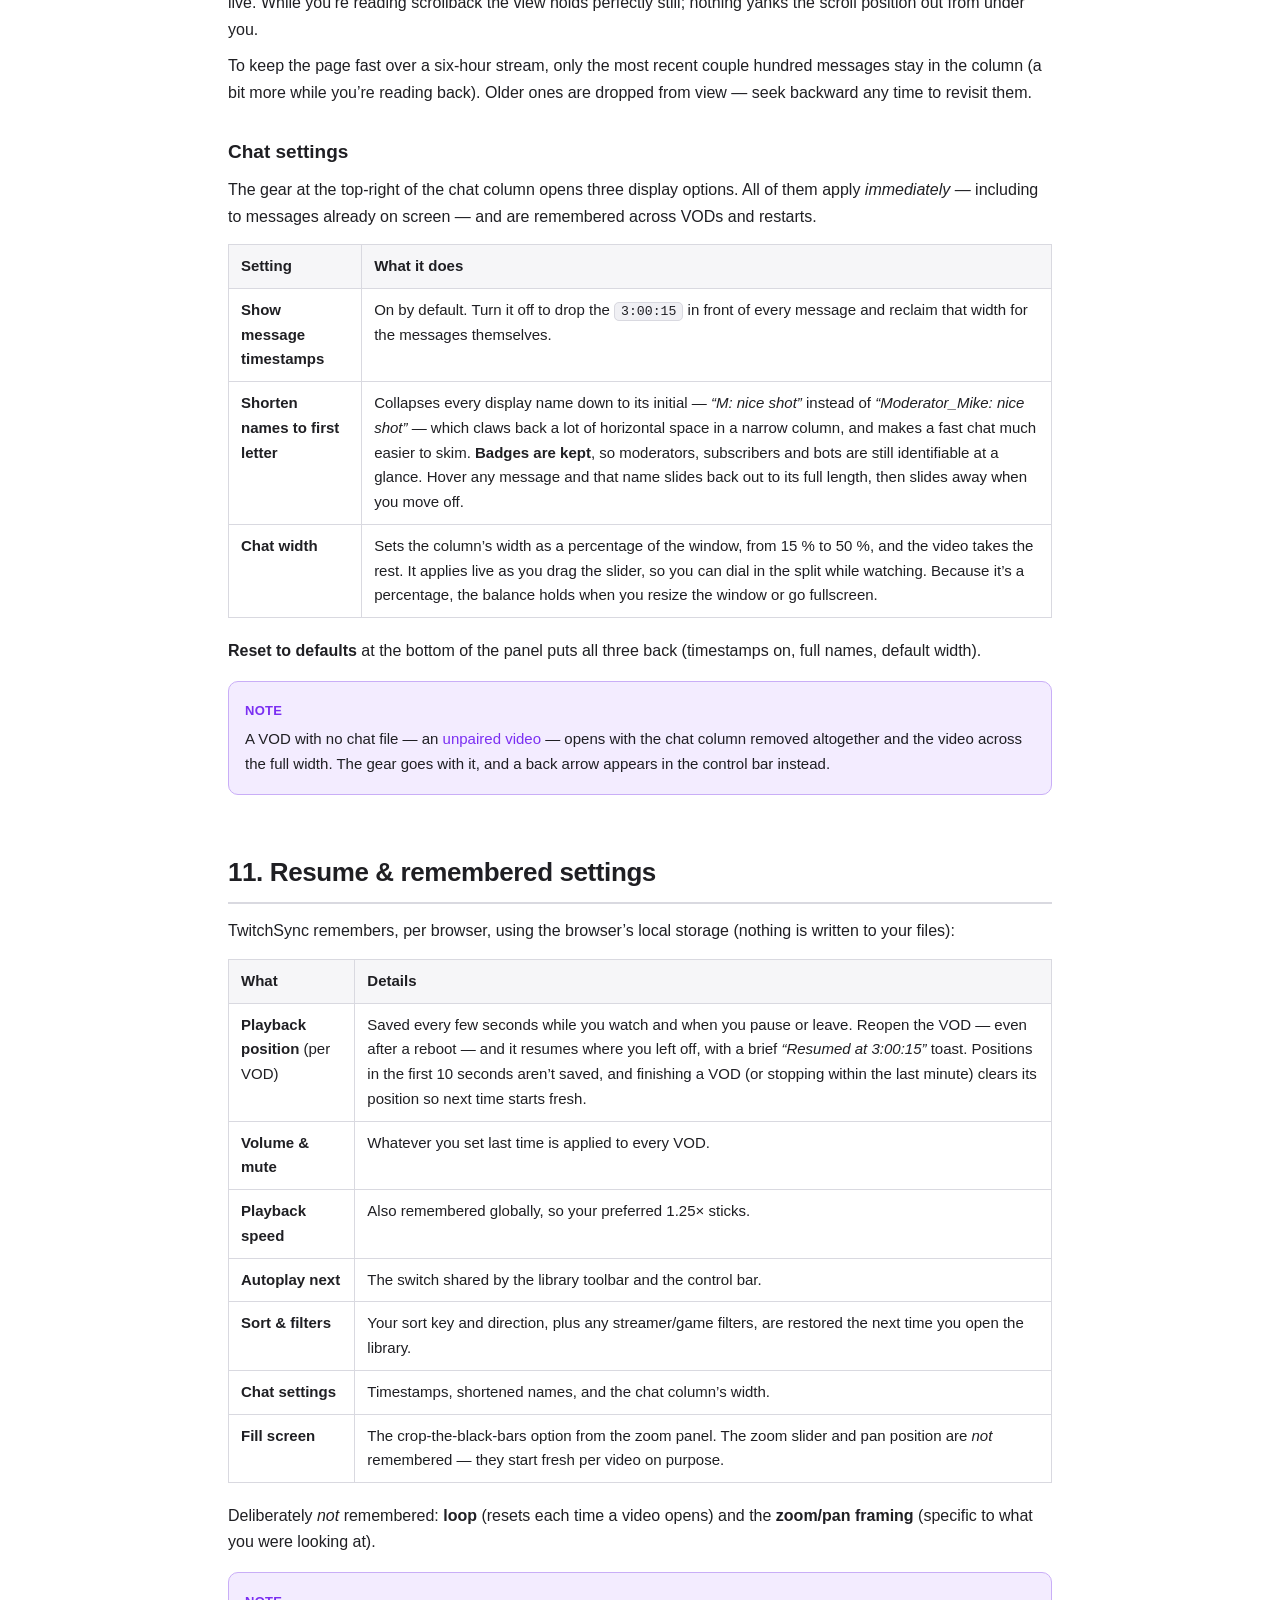
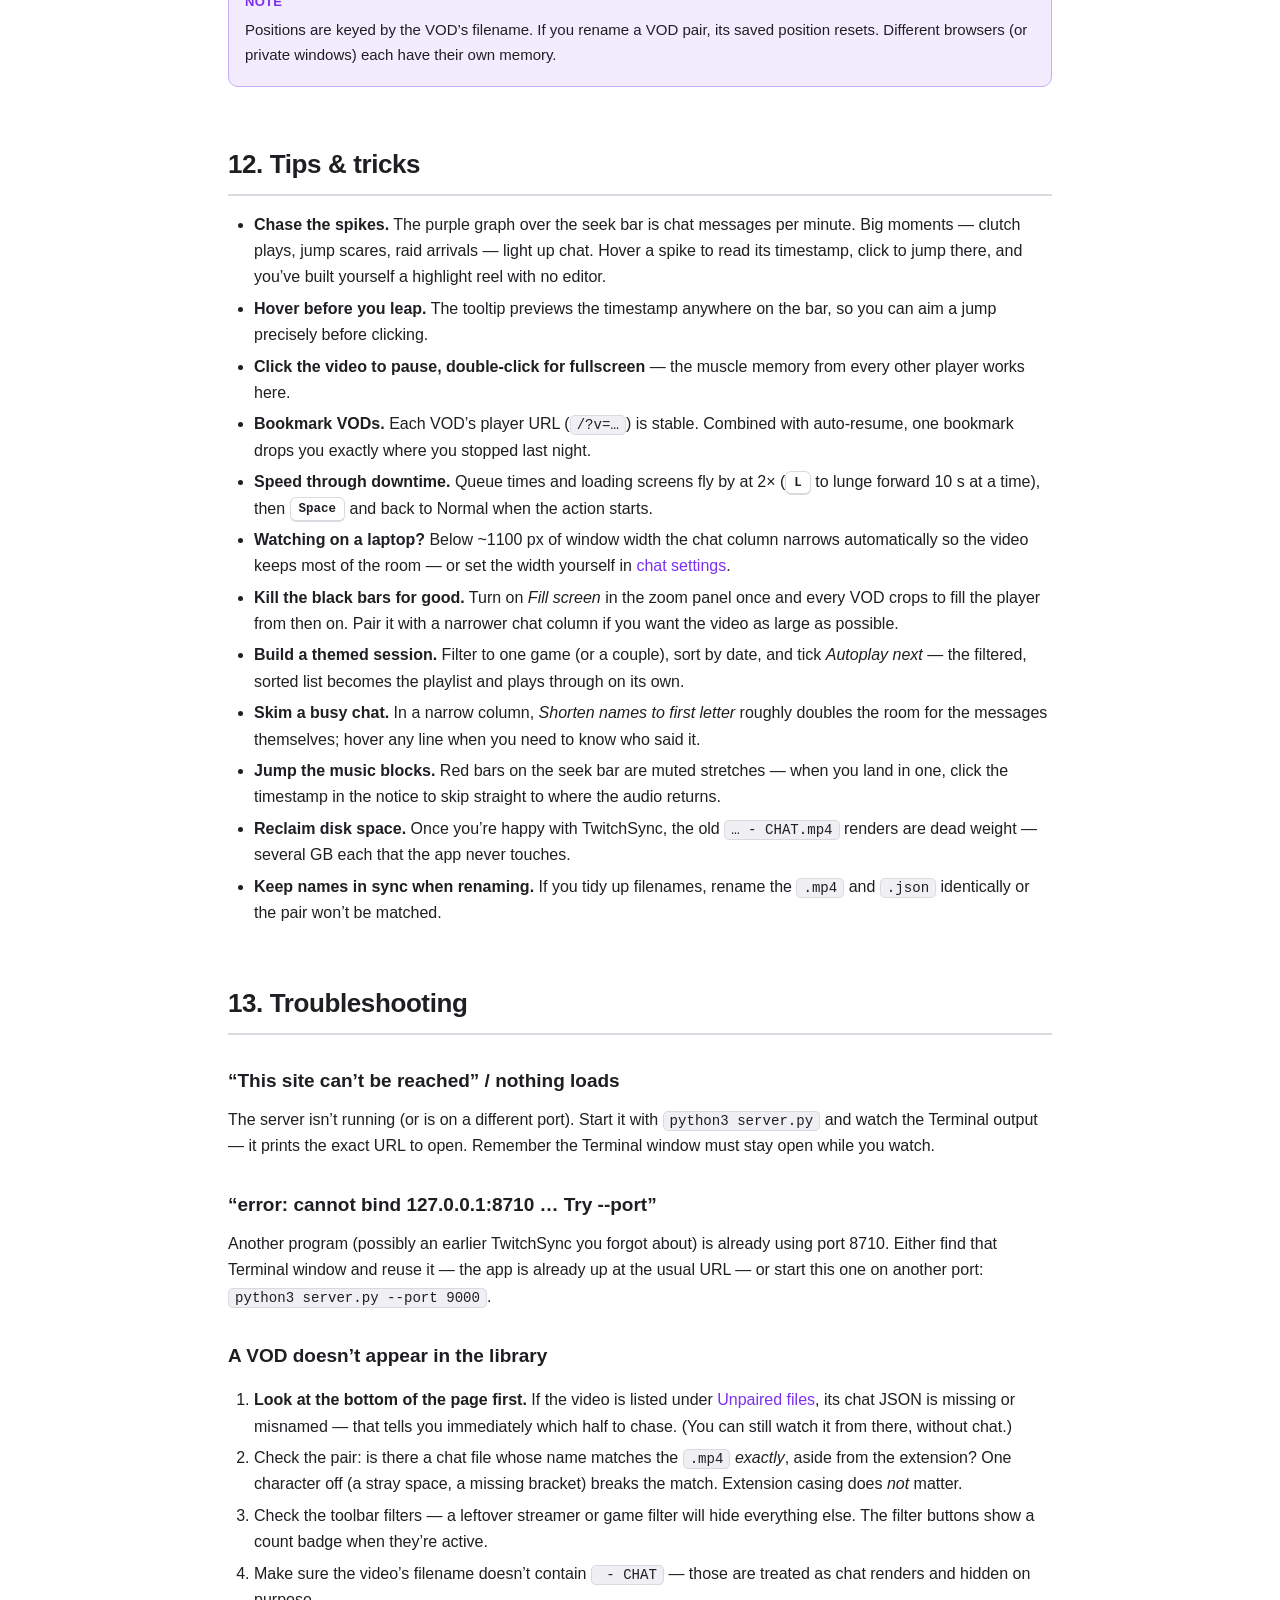
==== commit 04b1c201: "small bug fixes" ====
--- a/USER_GUIDE.html
+++ b/USER_GUIDE.html
@@ -315,6 +315,7 @@
   <li><strong>Python 3.7 or newer.</strong> Nothing else — no packages to install, no build step. macOS includes <code>python3</code> once the developer tools are present; it is also a plain installer on <a href="https://www.python.org">python.org</a>.</li>
   <li><strong>A modern browser</strong> — Chrome, Edge, Brave, Firefox, or Safari. The gameplay files TwitchDownloader produces are H.264/AAC MP4s, which every current browser plays natively.</li>
   <li><strong>VOD files from TwitchDownloader</strong>, described in <a href="#adding">Adding new VODs</a>. Each VOD needs its main <code>.mp4</code> and its chat <code>.json</code> (with embedded images, which is TwitchDownloader&rsquo;s common setup — see the note in that section).</li>
+  <li><strong>ffmpeg — optional but recommended.</strong> Three conveniences use it and are simply skipped without it: library <a href="#thumbnails">thumbnails</a>, the automatic <a href="#chat-check">chat-file check</a>, and <a href="#muted">muted-audio detection</a>. On macOS: <code>brew install ffmpeg</code> (this installs <code>ffprobe</code> too). Core playback never needs it.</li>
 </ul>
 
 <p>There is no minimum hardware beyond &ldquo;can play the video in a browser.&rdquo; The app itself is extremely light; the only briefly heavy moment is parsing the chat file when a VOD opens (a few seconds for a ~90&nbsp;MB chat log).</p>
@@ -355,6 +356,41 @@
     <td>off</td>
     <td>Don&rsquo;t auto-open the browser on startup. The URL is still printed so you can open it yourself.</td>
   </tr>
+  <tr>
+    <td><code>--sync-emotes</code></td>
+    <td>—</td>
+    <td>One-shot: download BTTV/7TV emote sets, then exit. See <a href="#maintenance">Maintenance commands</a>.</td>
+  </tr>
+  <tr>
+    <td><code>--sync-thumbs</code></td>
+    <td>—</td>
+    <td>One-shot: generate every missing library thumbnail, then exit.</td>
+  </tr>
+  <tr>
+    <td><code>--check-chat</code></td>
+    <td>—</td>
+    <td>One-shot: re-verify every VOD/chat pair from scratch and print a report, then exit.</td>
+  </tr>
+</table>
+
+<h3 id="maintenance">Maintenance commands</h3>
+
+<p>These three do their work and exit — they never start the server, so run them from a second Terminal window (or while the app is stopped). All are optional; the app fills in the same data on its own as you use it.</p>
+
+<table class="wrap-ok">
+  <tr><th>Command</th><th>What it does</th></tr>
+  <tr>
+    <td><code>python3 server.py --sync-emotes</code></td>
+    <td>Downloads the 7TV and BTTV channel sets for every streamer in your library, plus both global sets, into <code>emote-cache/</code>. Chat playback then fills in any emote that is <em>missing</em> from a VOD&rsquo;s embedded images. <strong>This is the only command that touches the network</strong>, and re-running it skips what it already has. Playback itself stays entirely offline.</td>
+  </tr>
+  <tr>
+    <td><code>python3 server.py --sync-thumbs</code></td>
+    <td>Generates every missing thumbnail up front into <code>thumb-cache/</code> instead of letting them trickle in as you browse, and prunes cached images whose VOD changed or vanished. Needs ffmpeg.</td>
+  </tr>
+  <tr>
+    <td><code>python3 server.py --check-chat</code></td>
+    <td>Re-runs the chat/VOD pairing check on every VOD from scratch (ignoring cached verdicts) and prints a line per VOD. Needs ffprobe. See <a href="#chat-check">The CHECK badge</a>.</td>
+  </tr>
 </table>
 
 <h3>Examples</h3>
@@ -376,11 +412,42 @@
 <!-- ================================================================ -->
 <h2 id="library">5. The library page</h2>
 
-<p>The first page you see is the library: one card per VOD found across all of your library folders. Each card shows the <strong>stream title</strong> (read from the chat file — the real title, not the filename), and a detail line with the <strong>streamer</strong>, the <strong>game</strong>, the <strong>duration</strong>, the <strong>file size</strong>, and the file&rsquo;s date. Cards are sorted newest-first by file date. When you have more than one library folder, each card also carries a small tag showing which folder (and subfolder) the VOD lives in.</p>
+<p>The first page you see is the library: one card per VOD found across all of your library folders. Each card shows a <strong>thumbnail</strong>, the <strong>stream title</strong> (read from the chat file — the real title, not the filename), and a detail line with the <strong>streamer</strong>, the <strong>game</strong>, the <strong>duration</strong>, the <strong>file size</strong>, and the file&rsquo;s date. Anything you have partly watched carries a thin purple progress bar along the bottom of its card. When you have more than one library folder, each card also carries a small tag showing which folder (and subfolder) the VOD lives in.</p>
 
 <p>Clicking a card opens the player. The URL changes to <code>/?v=&lt;video name&gt;</code>, which means each VOD has its own address — you can bookmark a specific VOD, reload mid-watch, or use the browser&rsquo;s back/forward buttons to hop between the library and the player like any normal website.</p>
 
 <p><strong>The library rescans the folder every time you visit it.</strong> Drop a new VOD into the folder, click back to the library (or reload), and it appears. No restart needed.</p>
+
+<p>Coming back from a VOD — with the <strong>&lsaquo;</strong> button, <kbd>Esc</kbd>, or the browser&rsquo;s Back — returns you to the <em>same scroll position</em> in the same sort order you left, so a long library doesn&rsquo;t send you hunting for your place after every video.</p>
+
+<h3 id="sorting">Sorting and filtering</h3>
+
+<p>The toolbar above the list controls what you see and in what order.</p>
+
+<table class="wrap-ok">
+  <tr><th>Control</th><th>What it does</th></tr>
+  <tr>
+    <td><strong>Sort by</strong></td>
+    <td>Order the library by <strong>date</strong>, <strong>file size</strong>, <strong>duration</strong>, <strong>streamer</strong>, or <strong>game</strong>. The arrow beside it flips between ascending and descending; each key starts in its natural direction (newest/largest/longest first, names A→Z). VODs whose duration couldn&rsquo;t be read sort to the end rather than pretending to be 0:00.</td>
+  </tr>
+  <tr>
+    <td><strong>Streamer</strong> / <strong>Game</strong></td>
+    <td>Two filter menus, each a checklist. They are <em>multi-select</em>, so you can ask for Counter-Strike <em>or</em> Escape from Tarkov by ticking both. A badge on the button shows how many values are active, and each entry shows how many VODs it matches. Nothing ticked means no filtering. The game list includes any game a VOD&rsquo;s <em>chapters</em> switched into, not just its headline category, so a stream that moved into a second game is findable under both.</td>
+  </tr>
+  <tr>
+    <td><strong>Reset history</strong></td>
+    <td>Clears every saved playback position at once (after a confirmation). It leaves your other preferences alone. To clear just one VOD, use the small ↺ on its card.</td>
+  </tr>
+  <tr>
+    <td><strong>Autoplay next</strong></td>
+    <td>When ticked, finishing a VOD rolls straight into the next one <em>in the current sort order</em> — so sorting and filtering also define the playlist.</td>
+  </tr>
+</table>
+
+<p>Sorting and filtering are remembered between sessions. If a saved filter no longer matches anything — you filtered by a streamer whose VODs live on a NAS that isn&rsquo;t mounted right now — the library shows everything instead of an empty page, and quietly re-applies the filter when those VODs come back.</p>
+
+<div class="callout tip"><p class="label">Note</p>
+<p>Date sorting uses the <code>[M-D-YY]</code> stamp at the front of the filename (TwitchDownloader&rsquo;s naming), not the file&rsquo;s modification time — so re-downloading or copying a VOD doesn&rsquo;t shuffle it to the top. Files without that stamp fall back to their file date.</p></div>
 
 <h3>What counts as a VOD</h3>
 <p>A VOD appears in the library when <em>both</em> of these files exist in the folder, sharing the same name (the &ldquo;stem&rdquo;):</p>
@@ -388,7 +455,34 @@
   <li><code>Some Stream Title.mp4</code> — the gameplay video</li>
   <li><code>Some Stream Title.json</code> — the chat log</li>
 </ul>
-<p>Extensions are matched case-insensitively, so <code>.json</code>, <code>.Json</code>, and <code>.JSON</code> all pair correctly (TwitchDownloader has emitted more than one casing over the years). Any <code>.mp4</code> with <code>&nbsp;-&nbsp;CHAT</code> in its name is deliberately ignored — that&rsquo;s TwitchDownloader&rsquo;s <em>rendered chat video</em>, which TwitchSync doesn&rsquo;t need (see <a href="#faq">FAQ</a> about deleting them). An <code>.mp4</code> with no matching chat file is also skipped, since there would be no chat to show.</p>
+<p>Extensions are matched case-insensitively, so <code>.json</code>, <code>.Json</code>, and <code>.JSON</code> all pair correctly (TwitchDownloader has emitted more than one casing over the years). Any <code>.mp4</code> with <code>&nbsp;-&nbsp;CHAT</code> in its name is deliberately ignored — that&rsquo;s TwitchDownloader&rsquo;s <em>rendered chat video</em>, which TwitchSync doesn&rsquo;t need (see <a href="#faq">FAQ</a> about deleting them). A file with no partner isn&rsquo;t thrown away either — see <a href="#unpaired">Unpaired files</a> just below.</p>
+
+<h3 id="unpaired">Unpaired files</h3>
+
+<p>A download can easily end up half-finished: the video arrives and the chat never does, or a chat log outlives the video you deleted. Those used to vanish from the library silently, which made it hard to notice a gap in your archive.</p>
+
+<p>Now any <code>.mp4</code> or <code>.json</code> whose name begins with a <code>[M-D-YY]</code> date stamp but has no partner is collected into an <strong>Unpaired files</strong> section at the bottom of the library, styled in amber, with a chip saying which half is missing. The same list is printed in the Terminal each time the server starts, so it doubles as a startup report on your library&rsquo;s health.</p>
+
+<ul>
+  <li><strong>An unpaired video still plays.</strong> Click it and it opens normally — with the chat column hidden entirely, since there is no chat to show. (Some people burn chat into the video itself, so an empty chat pane would just be wasted space.) Its title comes from the filename and its duration is read from the video.</li>
+  <li><strong>An unpaired chat log</strong> is listed for information only — there is no video to play.</li>
+</ul>
+
+<p>The date-stamp requirement is what keeps this list quiet and useful: ordinary files that happen to live in a library folder — <code>folders.json</code>, notes, unrelated videos — are not VOD halves and never appear. Supply the missing partner and the pair simply joins the main library on the next scan.</p>
+
+<h3 id="thumbnails">Thumbnails</h3>
+
+<p>Each card&rsquo;s thumbnail is a frame taken from the middle of the VOD, extracted once with ffmpeg and cached in <code>thumb-cache/</code>, so a library only pays that cost the first time. They fill in a couple at a time while you browse; <code>--sync-thumbs</code> generates them all up front instead. A VOD still copying to a NAS has no readable frame yet and shows a dim ▶ placeholder until it finishes.</p>
+
+<p>Without ffmpeg the app falls back to grabbing frames in the browser, which also works but is slower — and on macOS makes the audio device click once per thumbnail, which is exactly why the ffmpeg path is preferred.</p>
+
+<h3 id="chat-check">The CHECK badge</h3>
+
+<p>Matching filenames don&rsquo;t guarantee matching content: a partial or mis-filed download can leave an MP4 sitting next to a chat log from a <em>different</em> (usually shorter) stream, and everything would look fine until the chat drifted nonsensically against the video.</p>
+
+<p>So on every start the server quietly checks each pair in the background: it compares the length the chat file <em>claims</em> the video is against the MP4&rsquo;s real duration, and it notices a chat log that stops long before the video ends. Anything suspect gets an amber <strong>CHECK</strong> chip on its library card, and the toolbar shows a count you can click to jump to the first one. It is a warning, not a verdict — the VOD plays normally, and you decide whether to re-download.</p>
+
+<p>Verdicts are cached in <code>chat-check.json</code> keyed to both files, so only new or changed VODs are ever re-checked, and the pass costs seconds rather than minutes. It needs <code>ffprobe</code>; without it the check is skipped and no badges appear.</p>
 
 <h3 id="folders">Library folders (adding a NAS or external drive)</h3>
 
@@ -459,9 +553,9 @@
     </div>
   </div>
   <ul class="legend">
-    <li><span class="n">1</span><strong>Video stage.</strong> The gameplay video, letterboxed on black so nothing is ever cropped. Click it to play/pause; double-click it for fullscreen.</li>
-    <li><span class="n">2</span><strong>Chat column.</strong> The stream&rsquo;s chat, rendered live from the log and always showing the messages for the current video time. The <strong>&lsaquo;</strong> button in its header returns to the library.</li>
-    <li><span class="n">3</span><strong>Control bar.</strong> One set of controls for everything, spanning the full window: play/pause, elapsed&nbsp;/&nbsp;total time, the seek bar with the chat-activity graph, playback speed, volume, and fullscreen.</li>
+    <li><span class="n">1</span><strong>Video stage.</strong> The gameplay video, letterboxed on black by default so nothing is ever cropped — or filling the frame if you turn on <a href="#zoom">Fill screen</a>. Click it to play/pause; double-click it for fullscreen; scroll to zoom and drag to pan.</li>
+    <li><span class="n">2</span><strong>Chat column.</strong> The stream&rsquo;s chat, rendered live from the log and always showing the messages for the current video time. The <strong>&lsaquo;</strong> button in its header returns to the library, and the <strong>gear</strong> opens <a href="#chat-settings">chat settings</a> (timestamps, name length, column width). VODs without a chat file open without this column at all.</li>
+    <li><span class="n">3</span><strong>Control bar.</strong> One set of controls for everything, spanning the full window: play/pause, elapsed&nbsp;/&nbsp;total time, the seek bar with the chat-activity graph, autoplay, loop, playback speed, zoom, volume, and fullscreen.</li>
   </ul>
 </div>
 
@@ -534,13 +628,44 @@
 
 <p>After a big jump you may see a spinner for a moment while the browser fetches video data around the new position — normal for very large files, and usually gone in a second or two.</p>
 
+<h3 id="muted">Muted audio stretches</h3>
+
+<p>Twitch mutes parts of a VOD when its system detects copyrighted music, and nothing in the chat log records where those stretches are. TwitchSync works them out itself: in the background it reads each VOD&rsquo;s audio once with ffmpeg and notes every run of true digital silence longer than <strong>two minutes</strong> (short quiet moments and low-volume passages are deliberately ignored, so ordinary silence never gets flagged).</p>
+
+<p>Those stretches are drawn as <strong>light red bars on the seek bar</strong>, so you can see a dead patch coming before you reach it. While the playhead is actually inside one, a small notice appears just above the controls:</p>
+
+<p style="text-align:center; margin: 14px 0;"><span style="display:inline-block; background:rgba(0,0,0,.85); border:1px solid #3f3f46; border-radius:999px; padding:6px 14px; font-size:12.5px;">source audio muted until <u>0:42:15</u></span></p>
+
+<p>The timestamp is a link — click it and the playhead jumps to the moment the audio comes back, so you can skip a ten-minute music block without hunting for its end.</p>
+
+<p>Scanning a VOD means reading the whole file once, which takes a while on a big file over a network share, so results are cached permanently in <code>mute-scan.json</code> and a file is never read twice. Whichever VOD you open jumps to the front of the queue, and the rest of the library is worked through one file at a time in the background. If a VOD you just opened hasn&rsquo;t been scanned yet, its bars simply appear once the scan finishes. Needs ffmpeg; without it the feature is absent.</p>
+
+<h3 id="zoom">Zoom and pan</h3>
+
+<p>The magnifier in the control bar opens a small zoom panel. This is a view control, not a file operation — nothing is ever re-encoded or written.</p>
+
+<ul>
+  <li><strong>Zoom slider</strong> — 100 % to 400 %. You can also <strong>scroll the mouse wheel over the video</strong>, which zooms around wherever the pointer is rather than the centre, so you can push into a corner of the screen directly.</li>
+  <li><strong>Drag to pan.</strong> Once the picture is larger than the player, dragging it moves the view (the cursor turns into a grab hand). Panning stops at the edges of the picture, so you can never drag the image off into empty black. A drag never counts as a click, so it won&rsquo;t pause playback.</li>
+  <li><strong>Fill screen</strong> — the option most people want permanently on. It scales the picture just enough to <em>cover</em> the player, cropping the black bars away entirely. It is worked out per video from its actual shape, and recalculated whenever the window changes, you enter fullscreen, or you resize the chat column — so it keeps filling rather than going stale.</li>
+  <li><strong>Reset</strong> returns the slider to 100 % and re-centres. It leaves <em>Fill screen</em> alone, because that one is a standing preference rather than part of the current framing.</li>
+</ul>
+
+<p>Fill screen is remembered across VODs and restarts. The zoom slider and pan position are per-viewing and start fresh each time you open a video, since the right framing depends on what you&rsquo;re watching.</p>
+
+<div class="callout tip"><p class="label">Tip</p>
+<p>Fill screen is the fix for a stream that was recorded with black bars baked in — an ultrawide streamer, a 4:3 retro game, or a source that was pillarboxed on Twitch&rsquo;s side. Turn it on once and every VOD fills the player from then on.</p></div>
+
 <h3>The buttons row</h3>
 
 <table class="wrap-ok">
   <tr><th>Control</th><th>Behavior</th></tr>
   <tr><td><strong>Play / pause</strong></td><td>Toggles playback. The icon reflects the current state. Clicking the video itself does the same thing.</td></tr>
   <tr><td><strong>Time readout</strong></td><td><code>elapsed / total</code>, e.g. <code>3:00:15&nbsp;/&nbsp;6:47:26</code>. Uses <code>H:MM:SS</code> whenever the VOD is an hour or longer. While you drag the seek bar it previews the target time.</td></tr>
+  <tr><td><strong>Autoplay next</strong></td><td>When lit, the end of a VOD rolls straight into the next one in the library&rsquo;s current sort order. The same switch appears on the library toolbar — it&rsquo;s one setting in two places.</td></tr>
+  <tr><td><strong>Loop</strong></td><td>Repeats the current VOD instead of ending. Deliberately <em>not</em> remembered — it resets every time you open a video, so a loop you set once can never surprise you later.</td></tr>
   <tr><td><strong>Speed</strong> (<code>1×</code>)</td><td>Opens a menu: 0.25× — 2× with &ldquo;Normal&rdquo; = 1×. Your choice is remembered for future sessions. Audio stays pitch-corrected (a browser feature), so voices sound natural at 1.25–1.5×.</td></tr>
+  <tr><td><strong>Zoom</strong> (magnifier)</td><td>Opens the zoom panel — zoom slider, <em>Fill screen</em>, and Reset. See <a href="#zoom">Zoom and pan</a> above.</td></tr>
   <tr><td><strong>Mute + volume</strong></td><td>The speaker button toggles mute; the slider sets volume. Moving the slider un-mutes. Both are remembered across sessions.</td></tr>
   <tr><td><strong>Fullscreen</strong></td><td>Expands the <em>whole layout</em> — video, chat, and controls — to the screen, so you keep chat while fullscreen, just like Twitch&rsquo;s theater-plus-chat. While playing in fullscreen the controls fade out after 3 seconds of no mouse movement (and the cursor hides); move the mouse or press any shortcut to bring them back. <kbd>F</kbd> or <kbd>Esc</kbd> exits.</td></tr>
 </table>
@@ -585,6 +710,31 @@
 
 <p>To keep the page fast over a six-hour stream, only the most recent couple hundred messages stay in the column (a bit more while you&rsquo;re reading back). Older ones are dropped from view — seek backward any time to revisit them.</p>
 
+<h3 id="chat-settings">Chat settings</h3>
+
+<p>The gear at the top-right of the chat column opens three display options. All of them apply <em>immediately</em> — including to messages already on screen — and are remembered across VODs and restarts.</p>
+
+<table class="wrap-ok">
+  <tr><th>Setting</th><th>What it does</th></tr>
+  <tr>
+    <td><strong>Show message timestamps</strong></td>
+    <td>On by default. Turn it off to drop the <code>3:00:15</code> in front of every message and reclaim that width for the messages themselves.</td>
+  </tr>
+  <tr>
+    <td><strong>Shorten names to first letter</strong></td>
+    <td>Collapses every display name down to its initial — <em>&ldquo;M: nice shot&rdquo;</em> instead of <em>&ldquo;Moderator_Mike: nice shot&rdquo;</em> — which claws back a lot of horizontal space in a narrow column, and makes a fast chat much easier to skim. <strong>Badges are kept</strong>, so moderators, subscribers and bots are still identifiable at a glance. Hover any message and that name slides back out to its full length, then slides away when you move off.</td>
+  </tr>
+  <tr>
+    <td><strong>Chat width</strong></td>
+    <td>Sets the column&rsquo;s width as a percentage of the window, from 15 % to 50 %, and the video takes the rest. It applies live as you drag the slider, so you can dial in the split while watching. Because it&rsquo;s a percentage, the balance holds when you resize the window or go fullscreen.</td>
+  </tr>
+</table>
+
+<p><strong>Reset to defaults</strong> at the bottom of the panel puts all three back (timestamps on, full names, default width).</p>
+
+<div class="callout tip"><p class="label">Note</p>
+<p>A VOD with no chat file — an <a href="#unpaired">unpaired video</a> — opens with the chat column removed altogether and the video across the full width. The gear goes with it, and a back arrow appears in the control bar instead.</p></div>
+
 <!-- ================================================================ -->
 <h2 id="memory">11. Resume &amp; remembered settings</h2>
 
@@ -595,7 +745,13 @@
   <tr><td><strong>Playback position</strong> (per VOD)</td><td>Saved every few seconds while you watch and when you pause or leave. Reopen the VOD — even after a reboot — and it resumes where you left off, with a brief <em>&ldquo;Resumed at 3:00:15&rdquo;</em> toast. Positions in the first 10 seconds aren&rsquo;t saved, and finishing a VOD (or stopping within the last minute) clears its position so next time starts fresh.</td></tr>
   <tr><td><strong>Volume &amp; mute</strong></td><td>Whatever you set last time is applied to every VOD.</td></tr>
   <tr><td><strong>Playback speed</strong></td><td>Also remembered globally, so your preferred 1.25× sticks.</td></tr>
+  <tr><td><strong>Autoplay next</strong></td><td>The switch shared by the library toolbar and the control bar.</td></tr>
+  <tr><td><strong>Sort &amp; filters</strong></td><td>Your sort key and direction, plus any streamer/game filters, are restored the next time you open the library.</td></tr>
+  <tr><td><strong>Chat settings</strong></td><td>Timestamps, shortened names, and the chat column&rsquo;s width.</td></tr>
+  <tr><td><strong>Fill screen</strong></td><td>The crop-the-black-bars option from the zoom panel. The zoom slider and pan position are <em>not</em> remembered — they start fresh per video on purpose.</td></tr>
 </table>
+
+<p>Deliberately <em>not</em> remembered: <strong>loop</strong> (resets each time a video opens) and the <strong>zoom/pan framing</strong> (specific to what you were looking at).</p>
 
 <div class="callout tip"><p class="label">Note</p>
 <p>Positions are keyed by the VOD&rsquo;s filename. If you rename a VOD pair, its saved position resets. Different browsers (or private windows) each have their own memory.</p></div>
@@ -609,7 +765,11 @@
   <li><strong>Click the video to pause, double-click for fullscreen</strong> — the muscle memory from every other player works here.</li>
   <li><strong>Bookmark VODs.</strong> Each VOD&rsquo;s player URL (<code>/?v=…</code>) is stable. Combined with auto-resume, one bookmark drops you exactly where you stopped last night.</li>
   <li><strong>Speed through downtime.</strong> Queue times and loading screens fly by at 2× (<kbd>L</kbd> to lunge forward 10&nbsp;s at a time), then <kbd>Space</kbd> and back to Normal when the action starts.</li>
-  <li><strong>Watching on a laptop?</strong> Below ~1100&nbsp;px of window width the chat column narrows automatically so the video keeps most of the room.</li>
+  <li><strong>Watching on a laptop?</strong> Below ~1100&nbsp;px of window width the chat column narrows automatically so the video keeps most of the room — or set the width yourself in <a href="#chat-settings">chat settings</a>.</li>
+  <li><strong>Kill the black bars for good.</strong> Turn on <em>Fill screen</em> in the zoom panel once and every VOD crops to fill the player from then on. Pair it with a narrower chat column if you want the video as large as possible.</li>
+  <li><strong>Build a themed session.</strong> Filter to one game (or a couple), sort by date, and tick <em>Autoplay next</em> — the filtered, sorted list becomes the playlist and plays through on its own.</li>
+  <li><strong>Skim a busy chat.</strong> In a narrow column, <em>Shorten names to first letter</em> roughly doubles the room for the messages themselves; hover any line when you need to know who said it.</li>
+  <li><strong>Jump the music blocks.</strong> Red bars on the seek bar are muted stretches — when you land in one, click the timestamp in the notice to skip straight to where the audio returns.</li>
   <li><strong>Reclaim disk space.</strong> Once you&rsquo;re happy with TwitchSync, the old <code>…&nbsp;-&nbsp;CHAT.mp4</code> renders are dead weight — several GB each that the app never touches.</li>
   <li><strong>Keep names in sync when renaming.</strong> If you tidy up filenames, rename the <code>.mp4</code> and <code>.json</code> identically or the pair won&rsquo;t be matched.</li>
 </ul>
@@ -625,7 +785,9 @@
 
 <h3>A VOD doesn&rsquo;t appear in the library</h3>
 <ol>
+  <li><strong>Look at the bottom of the page first.</strong> If the video is listed under <a href="#unpaired">Unpaired files</a>, its chat JSON is missing or misnamed — that tells you immediately which half to chase. (You can still watch it from there, without chat.)</li>
   <li>Check the pair: is there a chat file whose name matches the <code>.mp4</code> <em>exactly</em>, aside from the extension? One character off (a stray space, a missing bracket) breaks the match. Extension casing does <em>not</em> matter.</li>
+  <li>Check the toolbar filters — a leftover streamer or game filter will hide everything else. The filter buttons show a count badge when they&rsquo;re active.</li>
   <li>Make sure the video&rsquo;s filename doesn&rsquo;t contain <code>&nbsp;-&nbsp;CHAT</code> — those are treated as chat renders and hidden on purpose.</li>
   <li>Confirm both files are inside one of your library folders — open <strong>Folders</strong> to see the exact paths and per-folder counts.</li>
   <li>If the VOD is nested more than four folders deep inside a library folder, add its own folder directly instead.</li>
@@ -649,6 +811,12 @@
 
 <h3>After a big seek the video hangs on a spinner for a while</h3>
 <p>Seeking into an unbuffered region of a 20+&nbsp;GB file makes the browser fetch fresh data around the target and hunt for the nearest keyframe. On a local disk that&rsquo;s typically well under a couple of seconds. If it&rsquo;s persistently slow, check that the VOD file isn&rsquo;t on a nearly-full or failing drive, and that nothing else is hammering the disk.</p>
+
+<h3>&ldquo;The video could not be decoded&rdquo; / playback stopped by itself</h3>
+<p>A single corrupt or damaged spot in a huge download can stop a browser dead. The player now handles this on its own: it reloads the video, resumes where it stopped, and if the same spot keeps failing it nudges progressively further past it (1&nbsp;s, 2&nbsp;s, 5&nbsp;s…), showing a brief <em>&ldquo;Recovered playback&rdquo;</em> toast each time. The same recovery covers a dropped connection — stopping and restarting the server mid-watch reconnects by itself. You only see the error box if several attempts in the same spot all fail, which usually means that part of the file is genuinely damaged: seek past it manually, and consider re-downloading the VOD.</p>
+
+<h3>The red bars / muted-audio notice never appear</h3>
+<p>The muted-audio scan needs ffmpeg (<code>brew install ffmpeg</code>) — without it the feature is silently absent. With it, remember the first pass has to read each VOD&rsquo;s audio all the way through, which takes a while for a big file on a network share; a VOD you just opened is pushed to the front of the queue, and its bars appear as soon as its scan finishes. If a VOD genuinely has no muted stretches longer than two minutes, there is nothing to draw.</p>
 
 <h3>Playback stutters at 1.75×–2×</h3>
 <p>Decoding 1080p60 video faster than real time is CPU-intensive in some browsers. Drop the speed a notch, or close other heavy tabs. (Playback at Normal speed is far lighter than the old two-videos-at-once approach, so if Normal stutters, something else is loading the machine.)</p>
@@ -703,20 +871,25 @@
     <table>
       <tr><th>Route</th><th>Purpose</th></tr>
       <tr><td><code>/</code>, <code>/static/…</code></td><td>The app itself (HTML/CSS/JS).</td></tr>
-      <tr><td><code>/api/videos</code></td><td>Rescans every library folder, pairs files, returns the combined listing as JSON.</td></tr>
+      <tr><td><code>/api/videos</code></td><td>Rescans every library folder, pairs files, returns the combined listing — plus the unpaired leftovers — as JSON.</td></tr>
       <tr><td><code>/api/folders</code></td><td>Lists library folders (plus mounted volumes as suggestions); <code>POST</code> adds or removes one.</td></tr>
       <tr><td><code>/media?v=…</code></td><td>Streams the MP4 with full HTTP <code>Range</code> support (<code>206 Partial Content</code>).</td></tr>
       <tr><td><code>/chat?v=…</code></td><td>Streams the chat JSON with a known length, so the loading bar can show a real percentage.</td></tr>
+      <tr><td><code>/thumb?v=…</code></td><td>Serves a cached thumbnail, or generates one on request (<code>&amp;gen=1</code>) with ffmpeg.</td></tr>
+      <tr><td><code>/api/chat-check</code></td><td>Progress and results of the background chat/VOD pairing check, polled while it runs.</td></tr>
+      <tr><td><code>/api/muted</code></td><td>The muted stretches of one VOD: <code>ok</code> with the list, or <code>pending</code> — and asking is what promotes that VOD to the front of the scan queue.</td></tr>
+      <tr><td><code>/emotes/…</code></td><td>Emotes from the local <code>emote-cache/</code>, used to fill gaps in a VOD&rsquo;s embedded set.</td></tr>
     </table>
   </li>
   <li><strong>Range requests are the load-bearing feature.</strong> TwitchDownloader MP4s keep their index (the <code>moov</code> atom) at the <em>end</em> of the file, so a browser must fetch the tail before it can play anything, and every seek needs bytes from an arbitrary offset. The server implements the full single-range semantics — open-ended, bounded, and suffix ranges, <code>416</code> for unsatisfiable requests — and streams in 1&nbsp;MB chunks.</li>
   <li><strong>Library metadata without the 90&nbsp;MB read:</strong> the streamer/title/game/length live in the first kilobyte of the chat JSON, so the listing parses just the head of each file (64&nbsp;KB) and caches the result until the file changes.</li>
   <li><strong>Safety:</strong> the <code>v=</code> parameter is a dictionary key into the scan results — never a filesystem path — with a resolved-path containment check besides; the media folder can&rsquo;t be escaped. Aborted connections (constant while scrubbing) are swallowed silently instead of spamming tracebacks.</li>
+  <li><strong>Background passes.</strong> Two run on their own threads after startup so nothing blocks the UI: the chat/VOD check (fast — it only reads each file&rsquo;s header and asks ffprobe for a duration), then the muted-audio scan, which is deliberately gated behind it and processes one file at a time so a full-library sweep never competes with playback for a network share. Both cache to disk keyed on each file&rsquo;s size and modification time, so a re-download re-checks itself and nothing else is ever repeated. Neither ever writes to your VOD folders.</li>
 </ul>
 
 <h3>The frontend (<code>static/</code>)</h3>
 <ul>
-  <li>Vanilla ES modules, no framework, no build: <code>main.js</code> (routing/lifecycle), <code>library.js</code> (picker), <code>player.js</code> (video, controls, seek bar, fullscreen, shortcuts, resume), <code>chat.js</code> (the chat engine), <code>util.js</code> (helpers).</li>
+  <li>Vanilla ES modules, no framework, no build: <code>main.js</code> (routing/lifecycle), <code>library.js</code> (picker, sorting, filters, unpaired list), <code>player.js</code> (video, controls, seek bar, zoom/pan, fullscreen, shortcuts, resume, error recovery), <code>chat.js</code> (the chat engine and its settings), <code>thumbs.js</code> (the thumbnail queue), <code>util.js</code> (helpers).</li>
   <li><strong>Chat pipeline:</strong> download with streamed progress → parse → unpack embedded images into blob URLs (sniffing PNG/GIF/WebP per image) → index every message timestamp into a typed array. Seeks binary-search that index and rebuild the column with ~50 messages of backfill; playback advances a cursor and appends messages in batches on the video&rsquo;s <code>timeupdate</code> ticks. The DOM stays capped to the most recent ~200 messages (~500 while you read scrollback) so a 20,000-message stream stays smooth.</li>
   <li><strong>Commit-on-release scrubbing:</strong> assigning <code>currentTime</code> aborts in-flight range requests, opens new ones, and forces a keyframe hunt — dozens of those per drag would stutter, so the drag only previews and the seek fires once on release.</li>
   <li>Emote handling mirrors Twitch semantics: first-party emotes are matched by ID from the message&rsquo;s fragments, third-party (BTTV/FFZ/7TV) by name against words in the text, and zero-width emotes stack on the previous emote via absolute positioning.</li>
@@ -730,9 +903,13 @@
   <tr><td><code>server.py</code></td><td>The whole backend. Run this.</td></tr>
   <tr><td><code>static/index.html</code></td><td>The single page hosting both the library and the player.</td></tr>
   <tr><td><code>static/style.css</code></td><td>All styling (dark theme).</td></tr>
-  <tr><td><code>static/js/*.js</code></td><td>The frontend modules (<code>main</code>, <code>library</code>, <code>player</code>, <code>chat</code>, <code>util</code>).</td></tr>
+  <tr><td><code>static/js/*.js</code></td><td>The frontend modules (<code>main</code>, <code>library</code>, <code>player</code>, <code>chat</code>, <code>thumbs</code>, <code>util</code>).</td></tr>
   <tr><td><code>icon.png</code></td><td>The project logo, shown in the library page header. Served at <code>/icon.png</code>.</td></tr>
   <tr><td><code>folders.json</code></td><td>Your added library folders, written by the app. Delete it to reset to just the project folder.</td></tr>
+  <tr><td><code>thumb-cache/</code></td><td>Generated library thumbnails. Safe to delete — they regenerate on demand.</td></tr>
+  <tr><td><code>emote-cache/</code></td><td>BTTV/7TV emotes downloaded by <code>--sync-emotes</code>, plus a manifest. Safe to delete; chat then falls back to each VOD&rsquo;s embedded emotes only.</td></tr>
+  <tr><td><code>chat-check.json</code></td><td>Cached verdicts from the chat/VOD pairing check. Safe to delete — everything is simply re-checked next start.</td></tr>
+  <tr><td><code>mute-scan.json</code></td><td>Cached muted-audio stretches per VOD. Safe to delete, but the library then has to be re-scanned from scratch, which is the slow one.</td></tr>
   <tr><td><code>&lt;VOD&nbsp;name&gt;.mp4</code></td><td>A gameplay video. Appears in the library when its <code>.json</code> twin exists.</td></tr>
   <tr><td><code>&lt;VOD&nbsp;name&gt;.json</code></td><td>The matching chat log with embedded emotes/badges.</td></tr>
   <tr><td><code>&lt;VOD&nbsp;name&gt;&nbsp;-&nbsp;CHAT.mp4</code></td><td>TwitchDownloader&rsquo;s rendered chat video. Ignored by the app; safe to delete.</td></tr>
@@ -744,7 +921,7 @@
 
 <footer>
   <a class="back-to-top" href="#top" onclick="window.scrollTo({top:0,behavior:'smooth'});return false;">Back to top ↑</a>
-  TwitchSync User Guide · August 2026 · This file is self-contained — it opens directly from the folder in any browser.
+  TwitchSync User Guide · Updated August 2026 · This file is self-contained — it opens directly from the folder in any browser.
 </footer>
 
 </main>
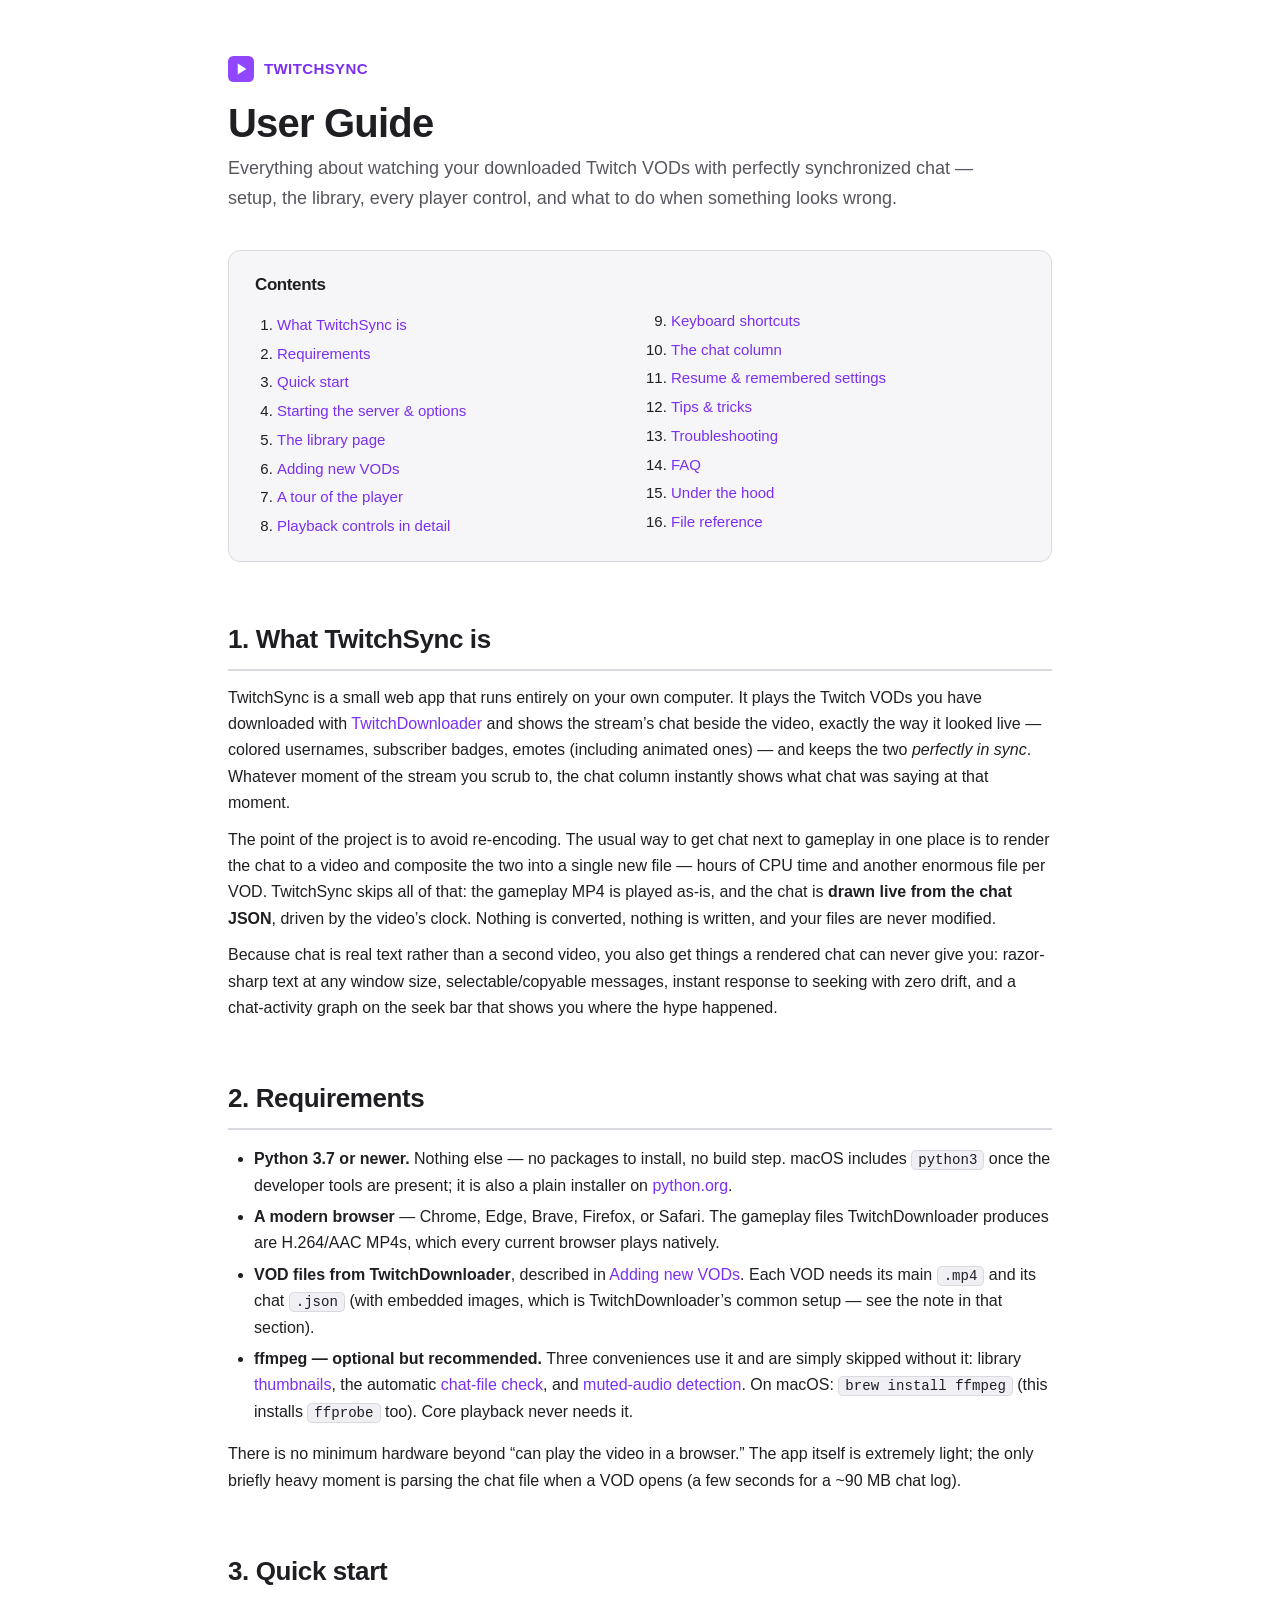
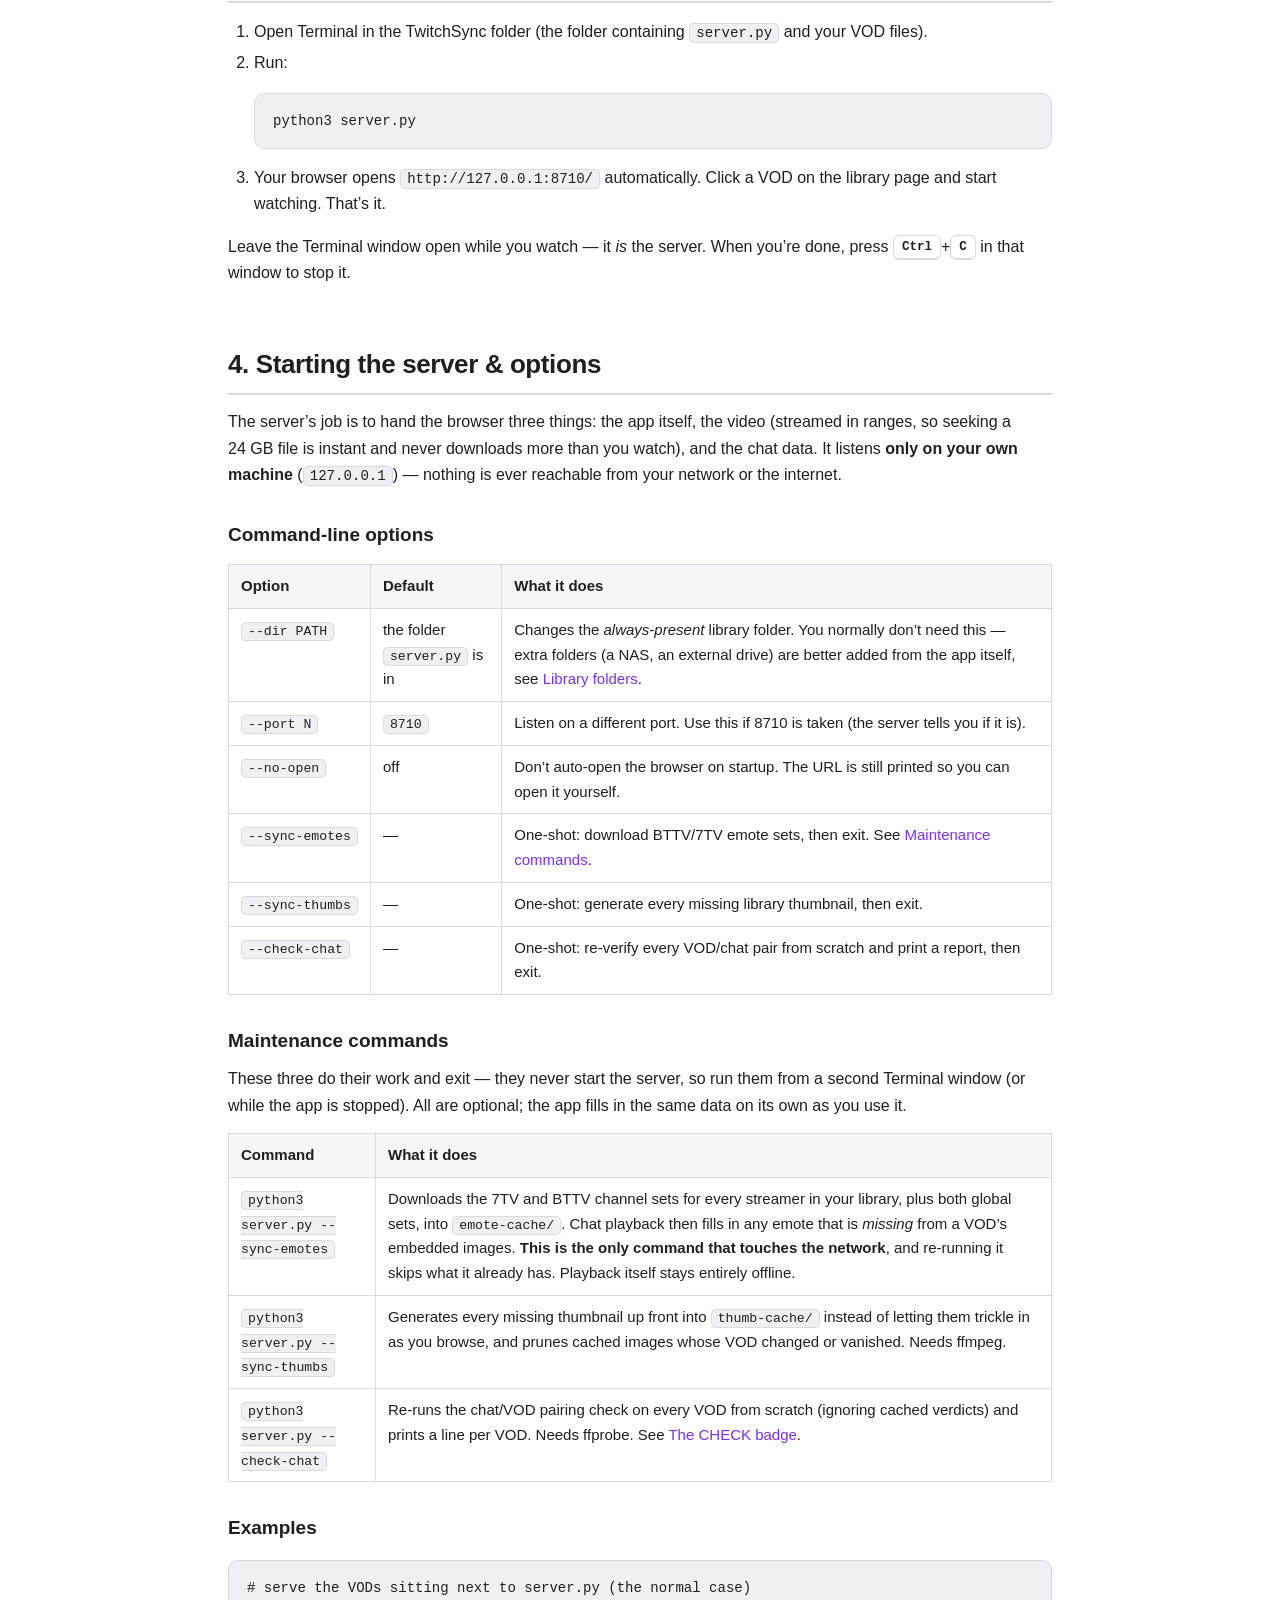
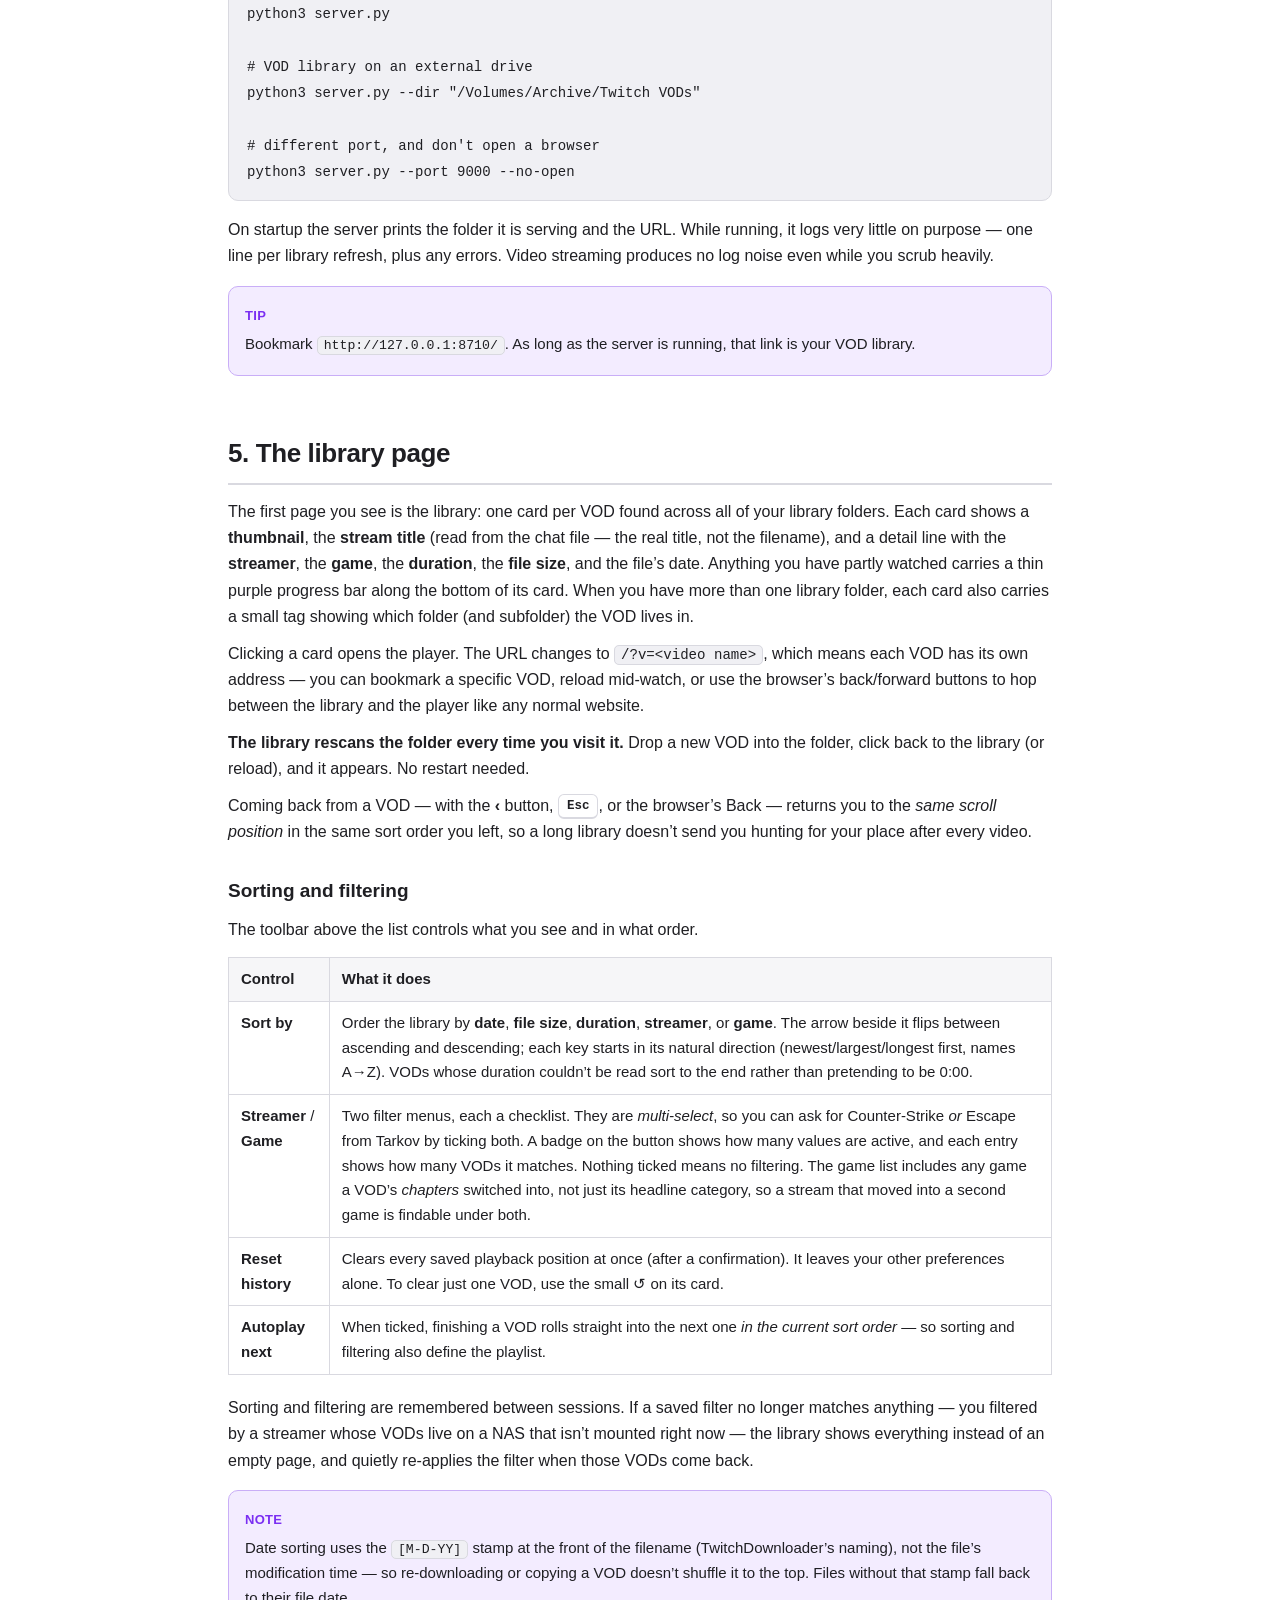
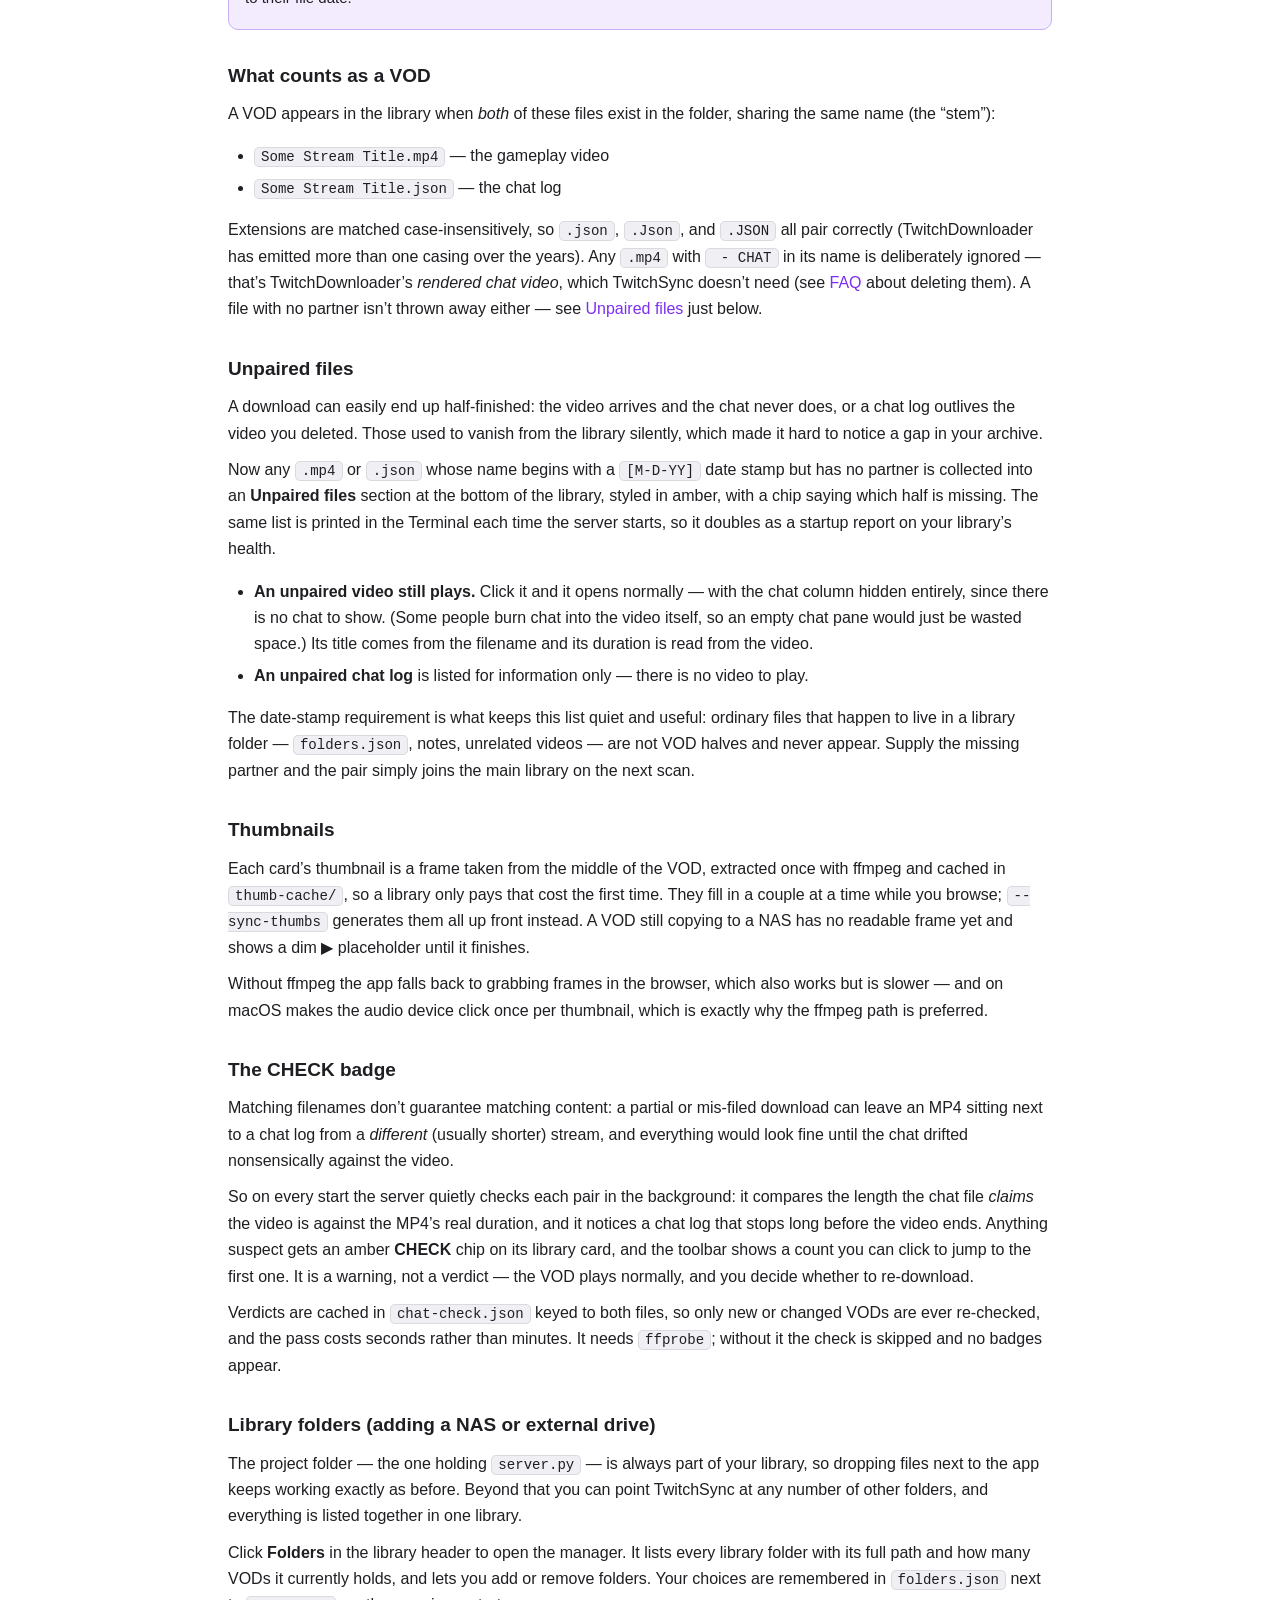
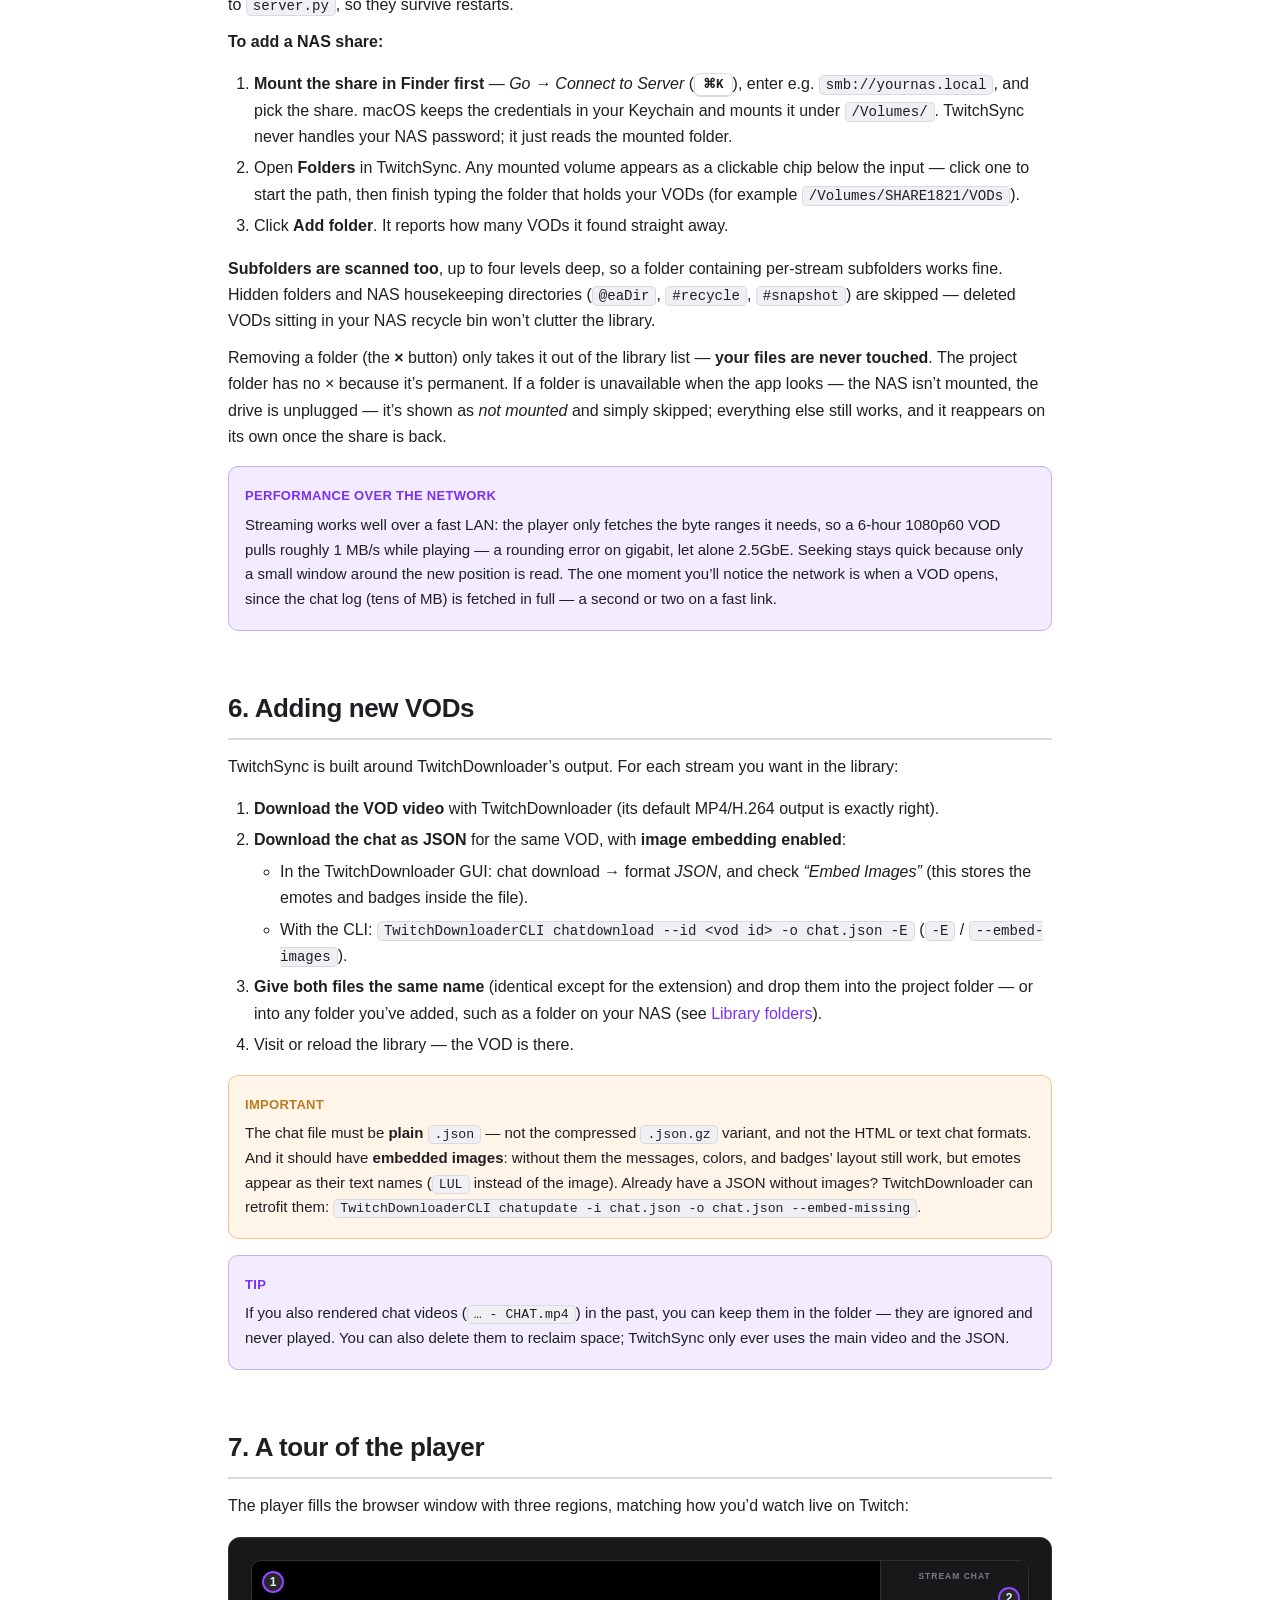
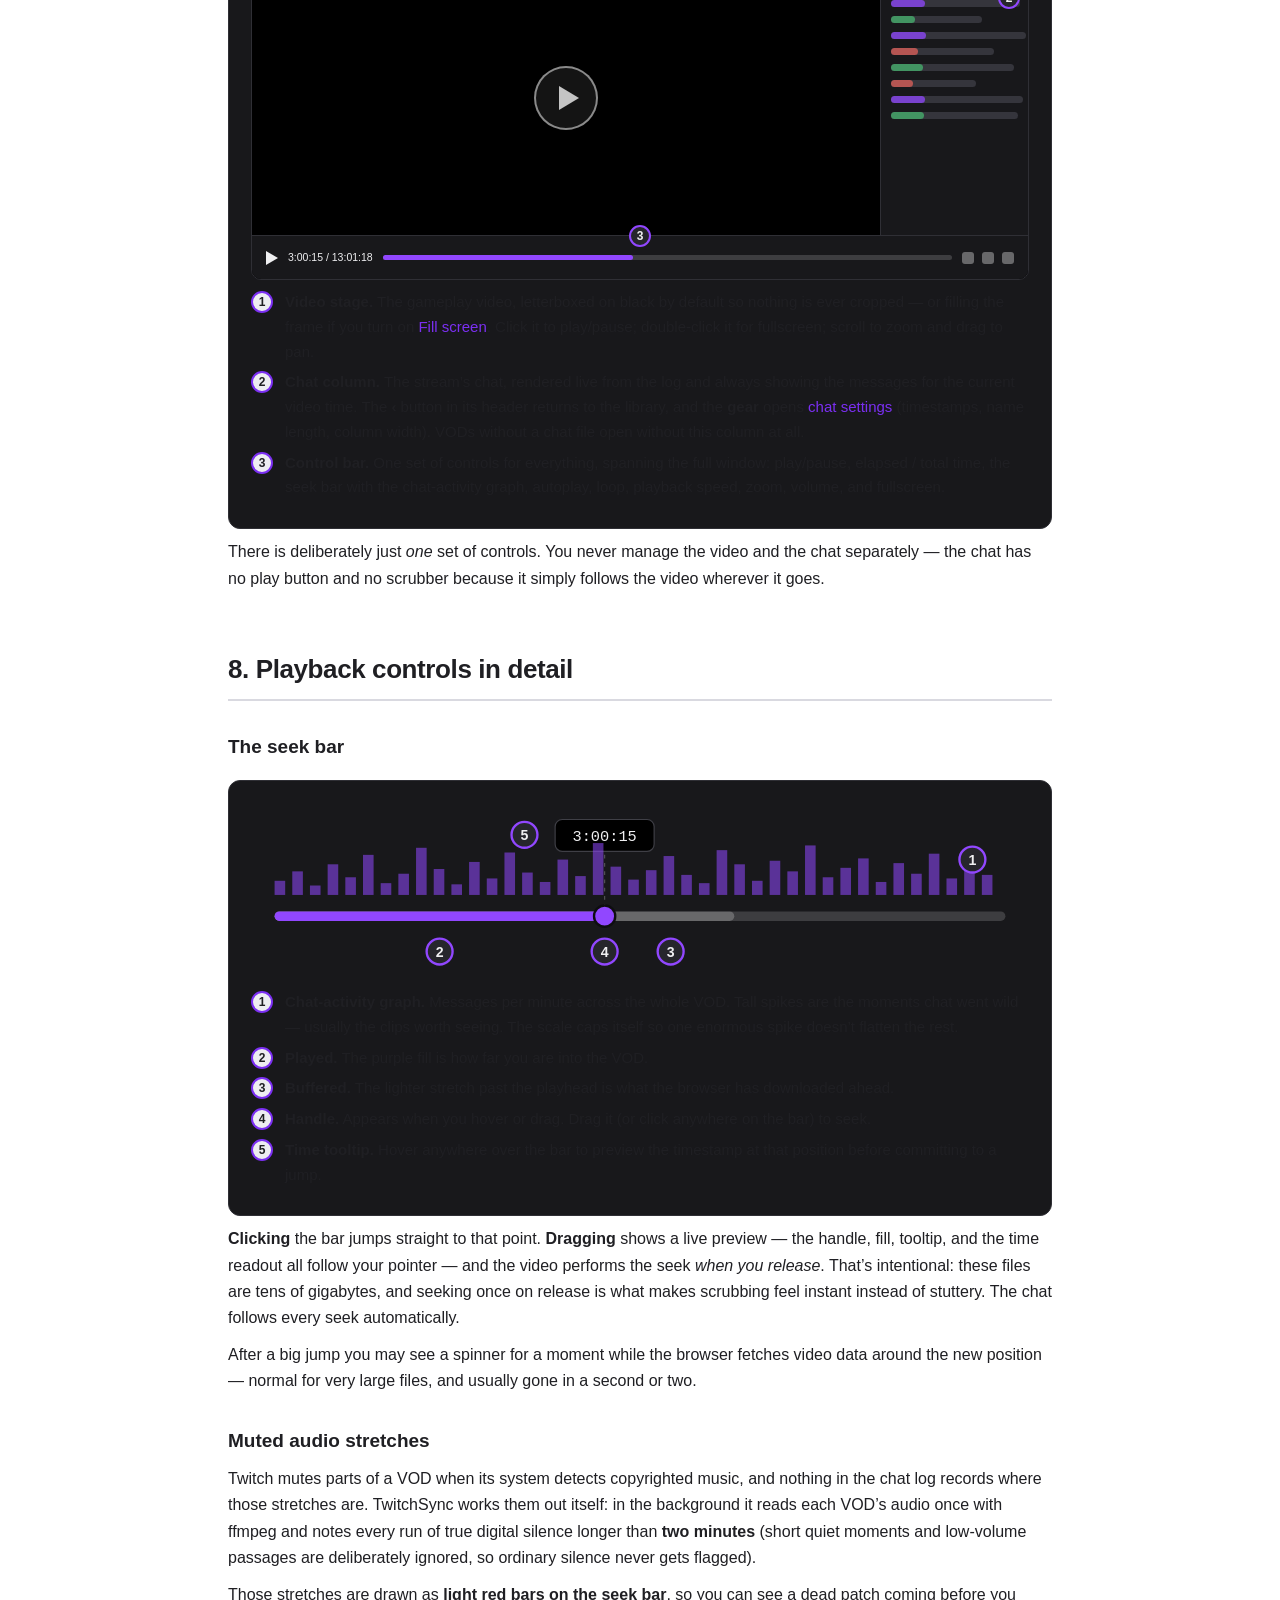
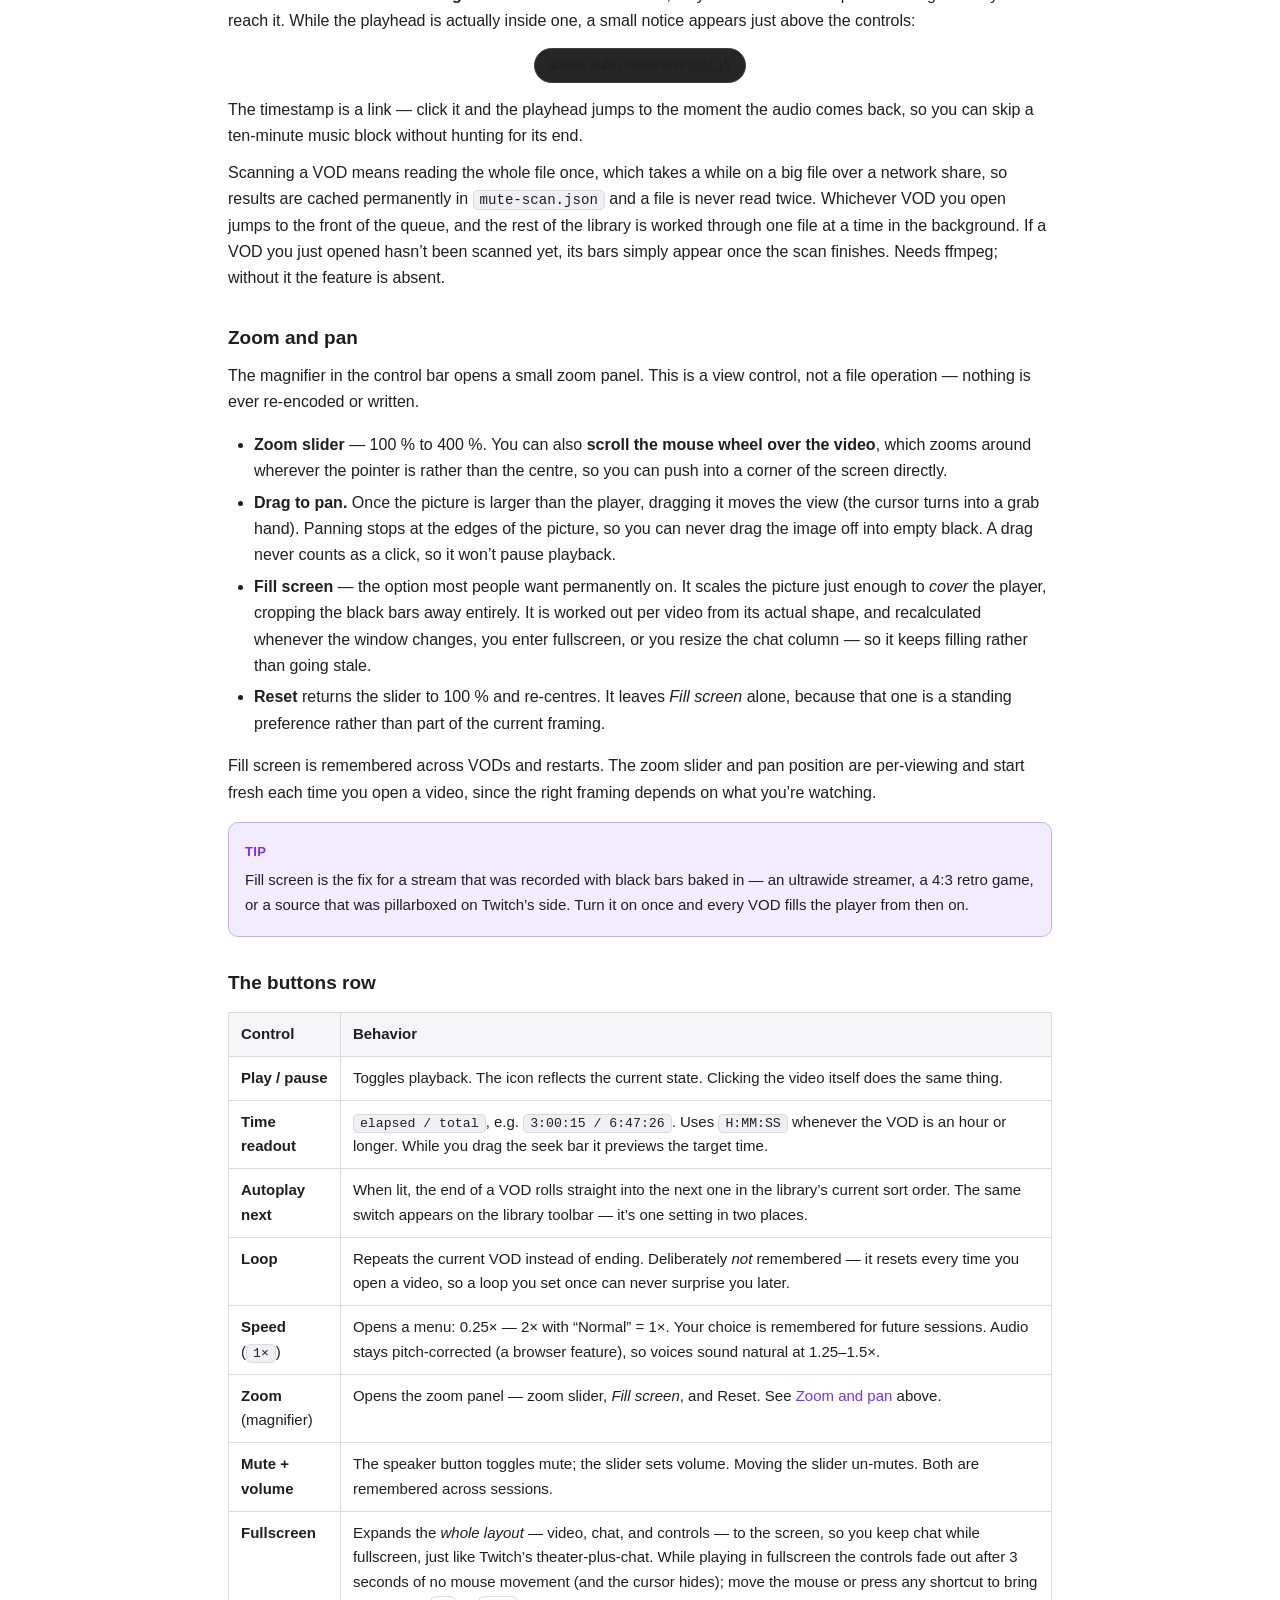
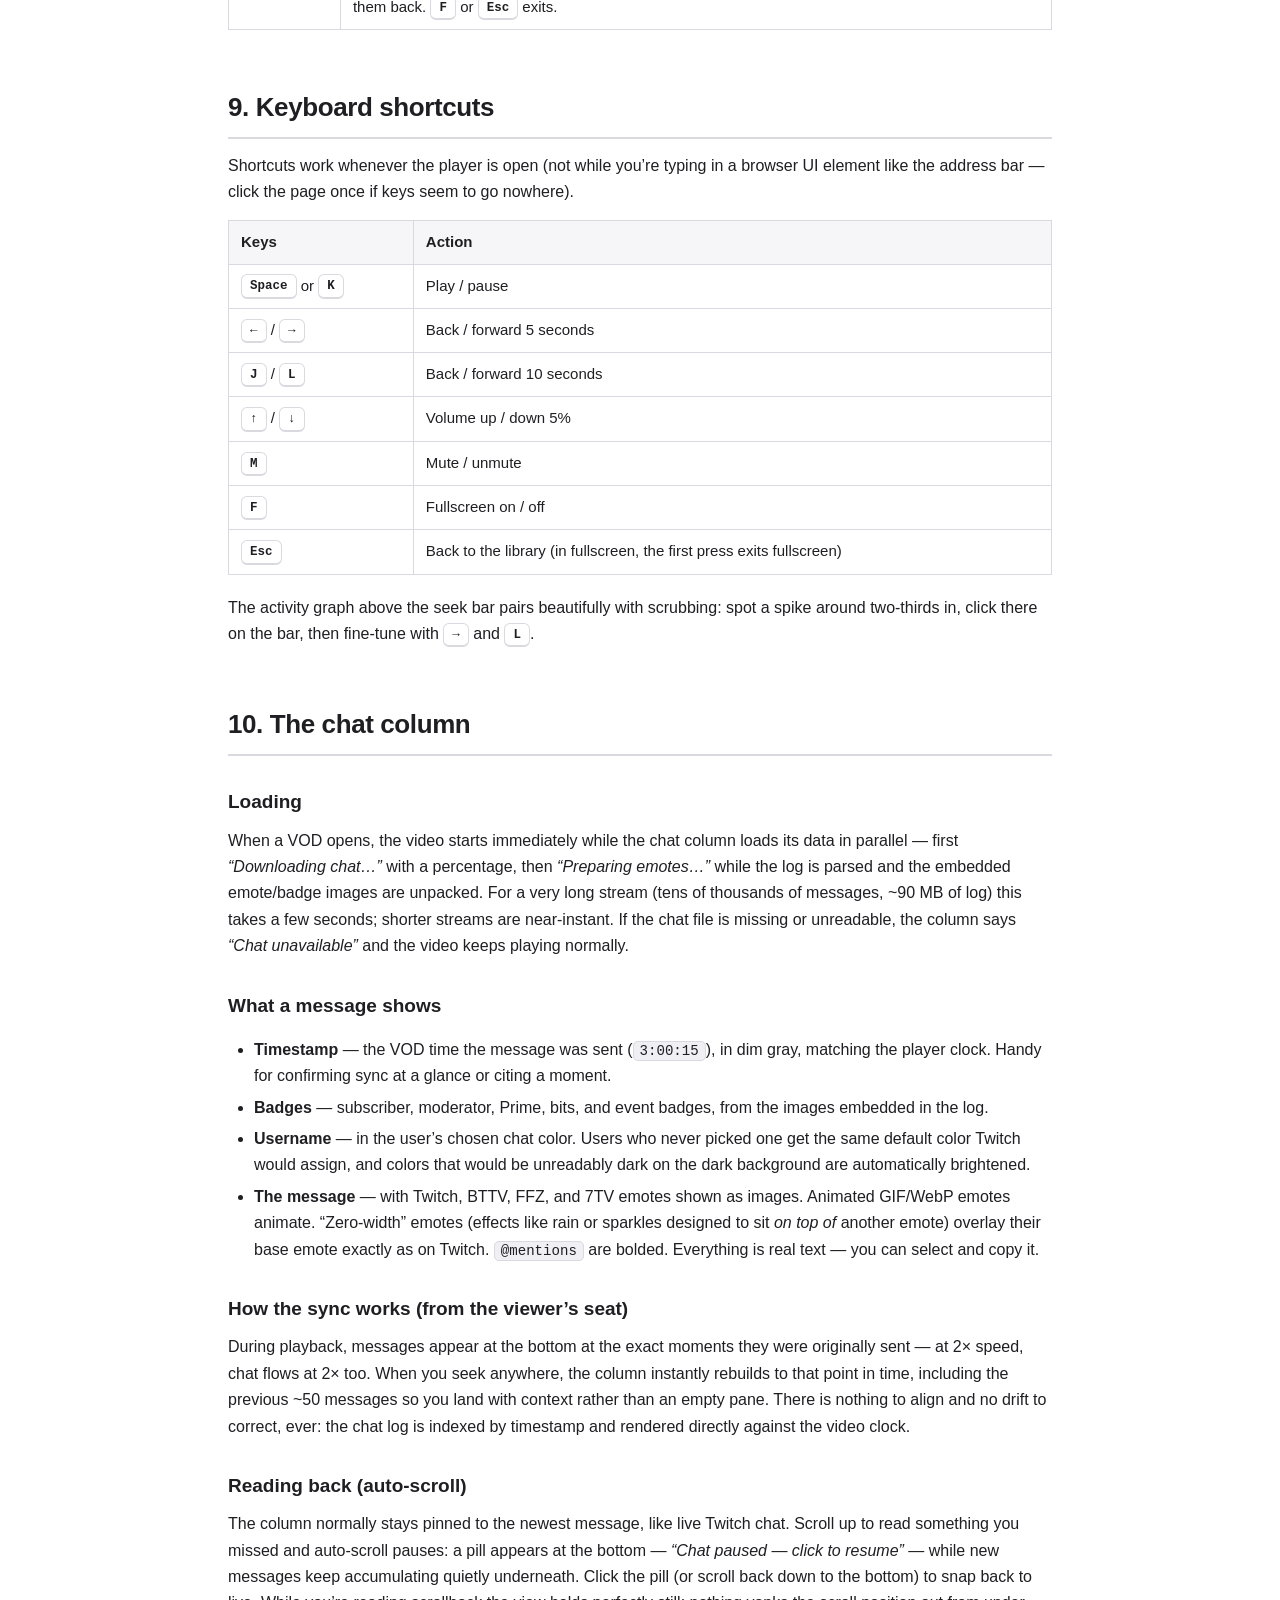
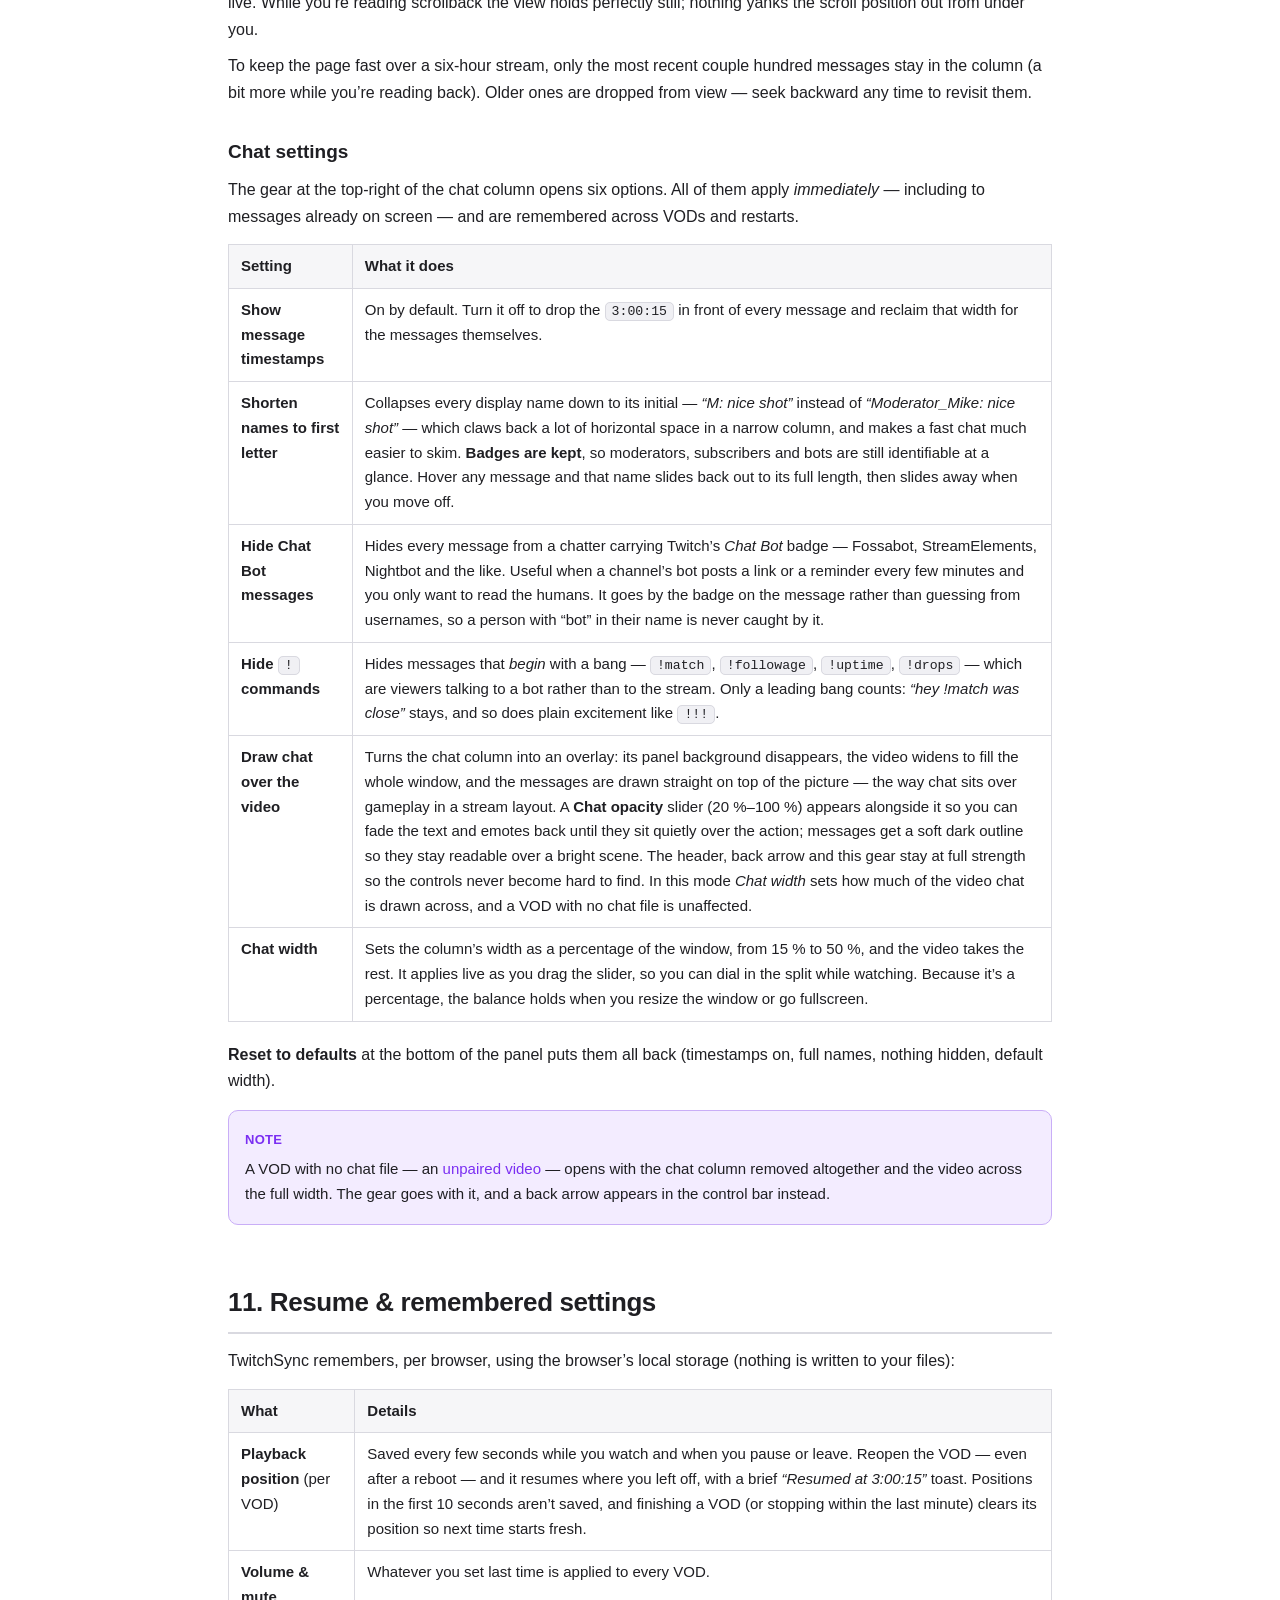
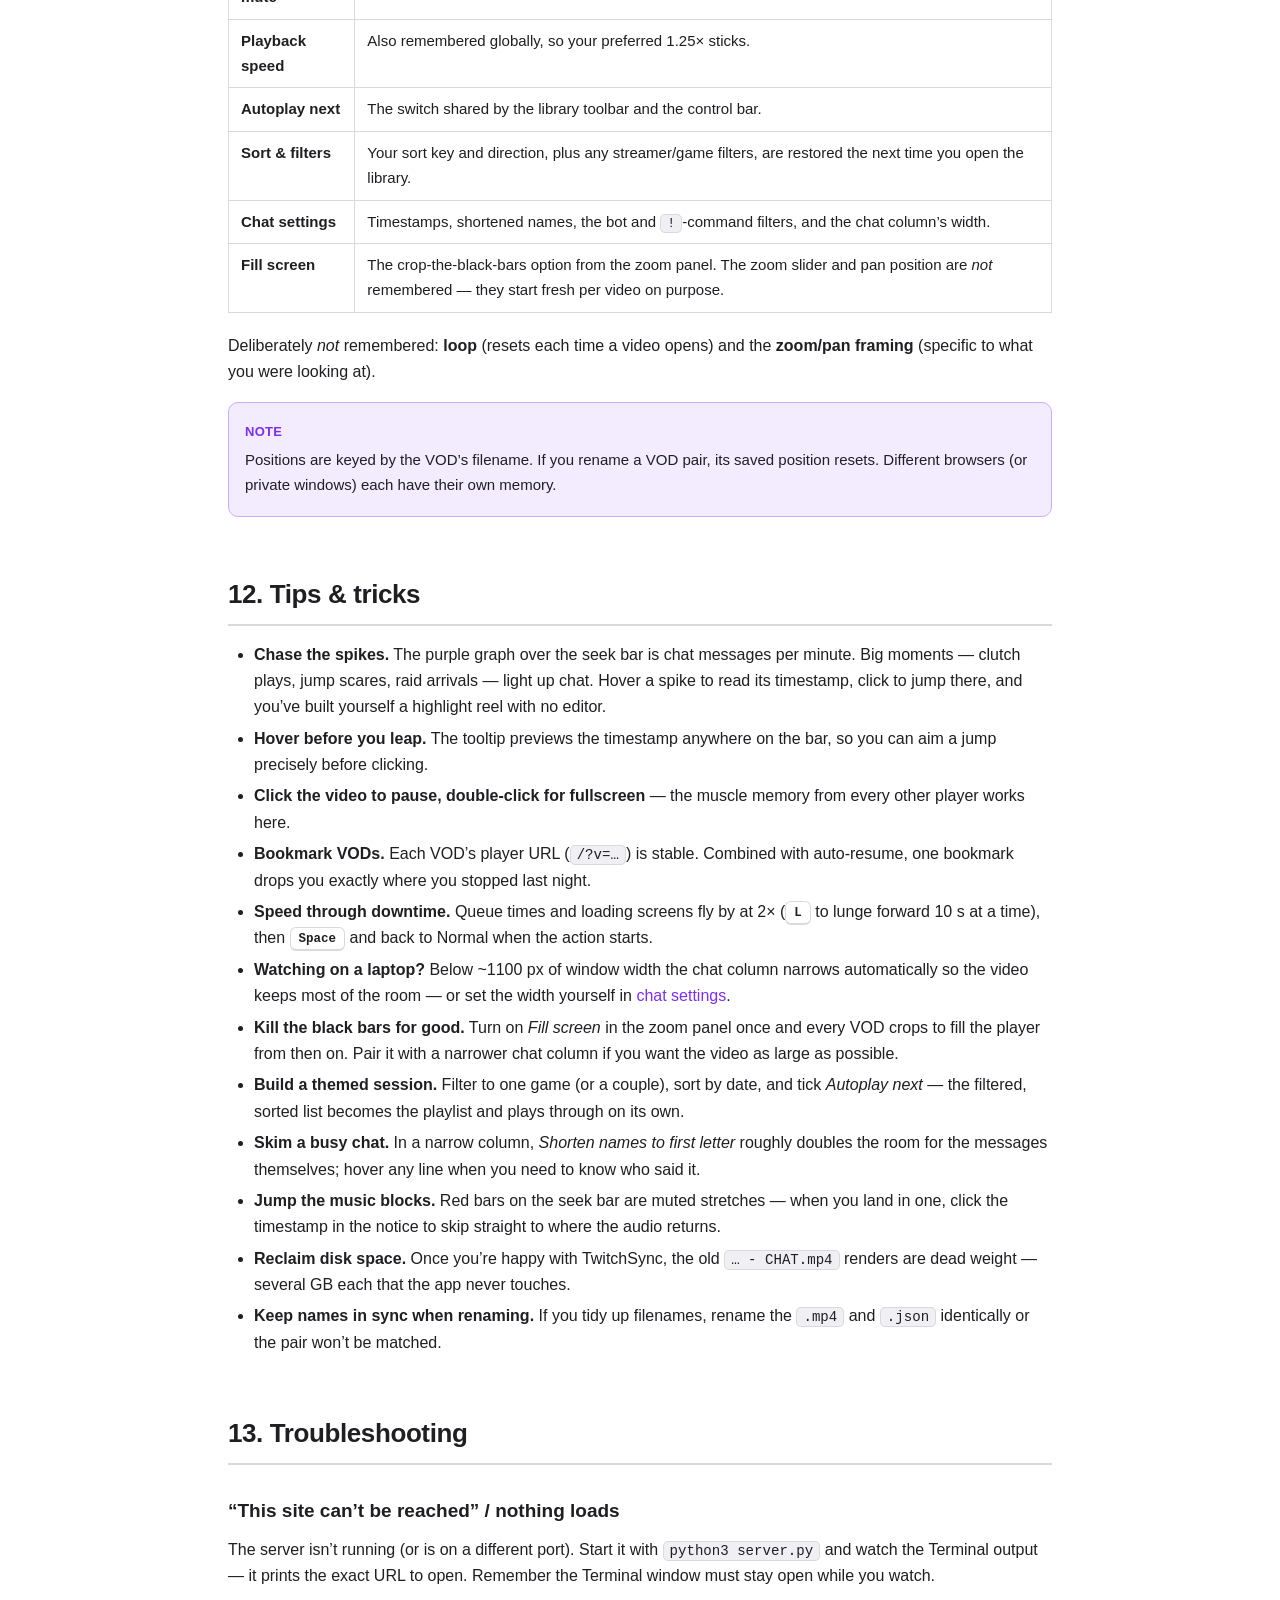
==== commit 2c4bc71d: "hide chat bot and !commands" ====
--- a/USER_GUIDE.html
+++ b/USER_GUIDE.html
@@ -712,7 +712,7 @@
 
 <h3 id="chat-settings">Chat settings</h3>
 
-<p>The gear at the top-right of the chat column opens three display options. All of them apply <em>immediately</em> — including to messages already on screen — and are remembered across VODs and restarts.</p>
+<p>The gear at the top-right of the chat column opens six options. All of them apply <em>immediately</em> — including to messages already on screen — and are remembered across VODs and restarts.</p>
 
 <table class="wrap-ok">
   <tr><th>Setting</th><th>What it does</th></tr>
@@ -725,12 +725,24 @@
     <td>Collapses every display name down to its initial — <em>&ldquo;M: nice shot&rdquo;</em> instead of <em>&ldquo;Moderator_Mike: nice shot&rdquo;</em> — which claws back a lot of horizontal space in a narrow column, and makes a fast chat much easier to skim. <strong>Badges are kept</strong>, so moderators, subscribers and bots are still identifiable at a glance. Hover any message and that name slides back out to its full length, then slides away when you move off.</td>
   </tr>
   <tr>
+    <td><strong>Hide Chat Bot messages</strong></td>
+    <td>Hides every message from a chatter carrying Twitch&rsquo;s <em>Chat Bot</em> badge — Fossabot, StreamElements, Nightbot and the like. Useful when a channel&rsquo;s bot posts a link or a reminder every few minutes and you only want to read the humans. It goes by the badge on the message rather than guessing from usernames, so a person with &ldquo;bot&rdquo; in their name is never caught by it.</td>
+  </tr>
+  <tr>
+    <td><strong>Hide <code>!</code> commands</strong></td>
+    <td>Hides messages that <em>begin</em> with a bang — <code>!match</code>, <code>!followage</code>, <code>!uptime</code>, <code>!drops</code> — which are viewers talking to a bot rather than to the stream. Only a leading bang counts: <em>&ldquo;hey !match was close&rdquo;</em> stays, and so does plain excitement like <code>!!!</code>.</td>
+  </tr>
+  <tr>
+    <td><strong>Draw chat over the video</strong></td>
+    <td>Turns the chat column into an overlay: its panel background disappears, the video widens to fill the whole window, and the messages are drawn straight on top of the picture — the way chat sits over gameplay in a stream layout. A <strong>Chat opacity</strong> slider (20&nbsp;%–100&nbsp;%) appears alongside it so you can fade the text and emotes back until they sit quietly over the action; messages get a soft dark outline so they stay readable over a bright scene. The header, back arrow and this gear stay at full strength so the controls never become hard to find. In this mode <em>Chat width</em> sets how much of the video chat is drawn across, and a VOD with no chat file is unaffected.</td>
+  </tr>
+  <tr>
     <td><strong>Chat width</strong></td>
     <td>Sets the column&rsquo;s width as a percentage of the window, from 15 % to 50 %, and the video takes the rest. It applies live as you drag the slider, so you can dial in the split while watching. Because it&rsquo;s a percentage, the balance holds when you resize the window or go fullscreen.</td>
   </tr>
 </table>
 
-<p><strong>Reset to defaults</strong> at the bottom of the panel puts all three back (timestamps on, full names, default width).</p>
+<p><strong>Reset to defaults</strong> at the bottom of the panel puts them all back (timestamps on, full names, nothing hidden, default width).</p>
 
 <div class="callout tip"><p class="label">Note</p>
 <p>A VOD with no chat file — an <a href="#unpaired">unpaired video</a> — opens with the chat column removed altogether and the video across the full width. The gear goes with it, and a back arrow appears in the control bar instead.</p></div>
@@ -747,7 +759,7 @@
   <tr><td><strong>Playback speed</strong></td><td>Also remembered globally, so your preferred 1.25× sticks.</td></tr>
   <tr><td><strong>Autoplay next</strong></td><td>The switch shared by the library toolbar and the control bar.</td></tr>
   <tr><td><strong>Sort &amp; filters</strong></td><td>Your sort key and direction, plus any streamer/game filters, are restored the next time you open the library.</td></tr>
-  <tr><td><strong>Chat settings</strong></td><td>Timestamps, shortened names, and the chat column&rsquo;s width.</td></tr>
+  <tr><td><strong>Chat settings</strong></td><td>Timestamps, shortened names, the bot and <code>!</code>-command filters, and the chat column&rsquo;s width.</td></tr>
   <tr><td><strong>Fill screen</strong></td><td>The crop-the-black-bars option from the zoom panel. The zoom slider and pan position are <em>not</em> remembered — they start fresh per video on purpose.</td></tr>
 </table>
 
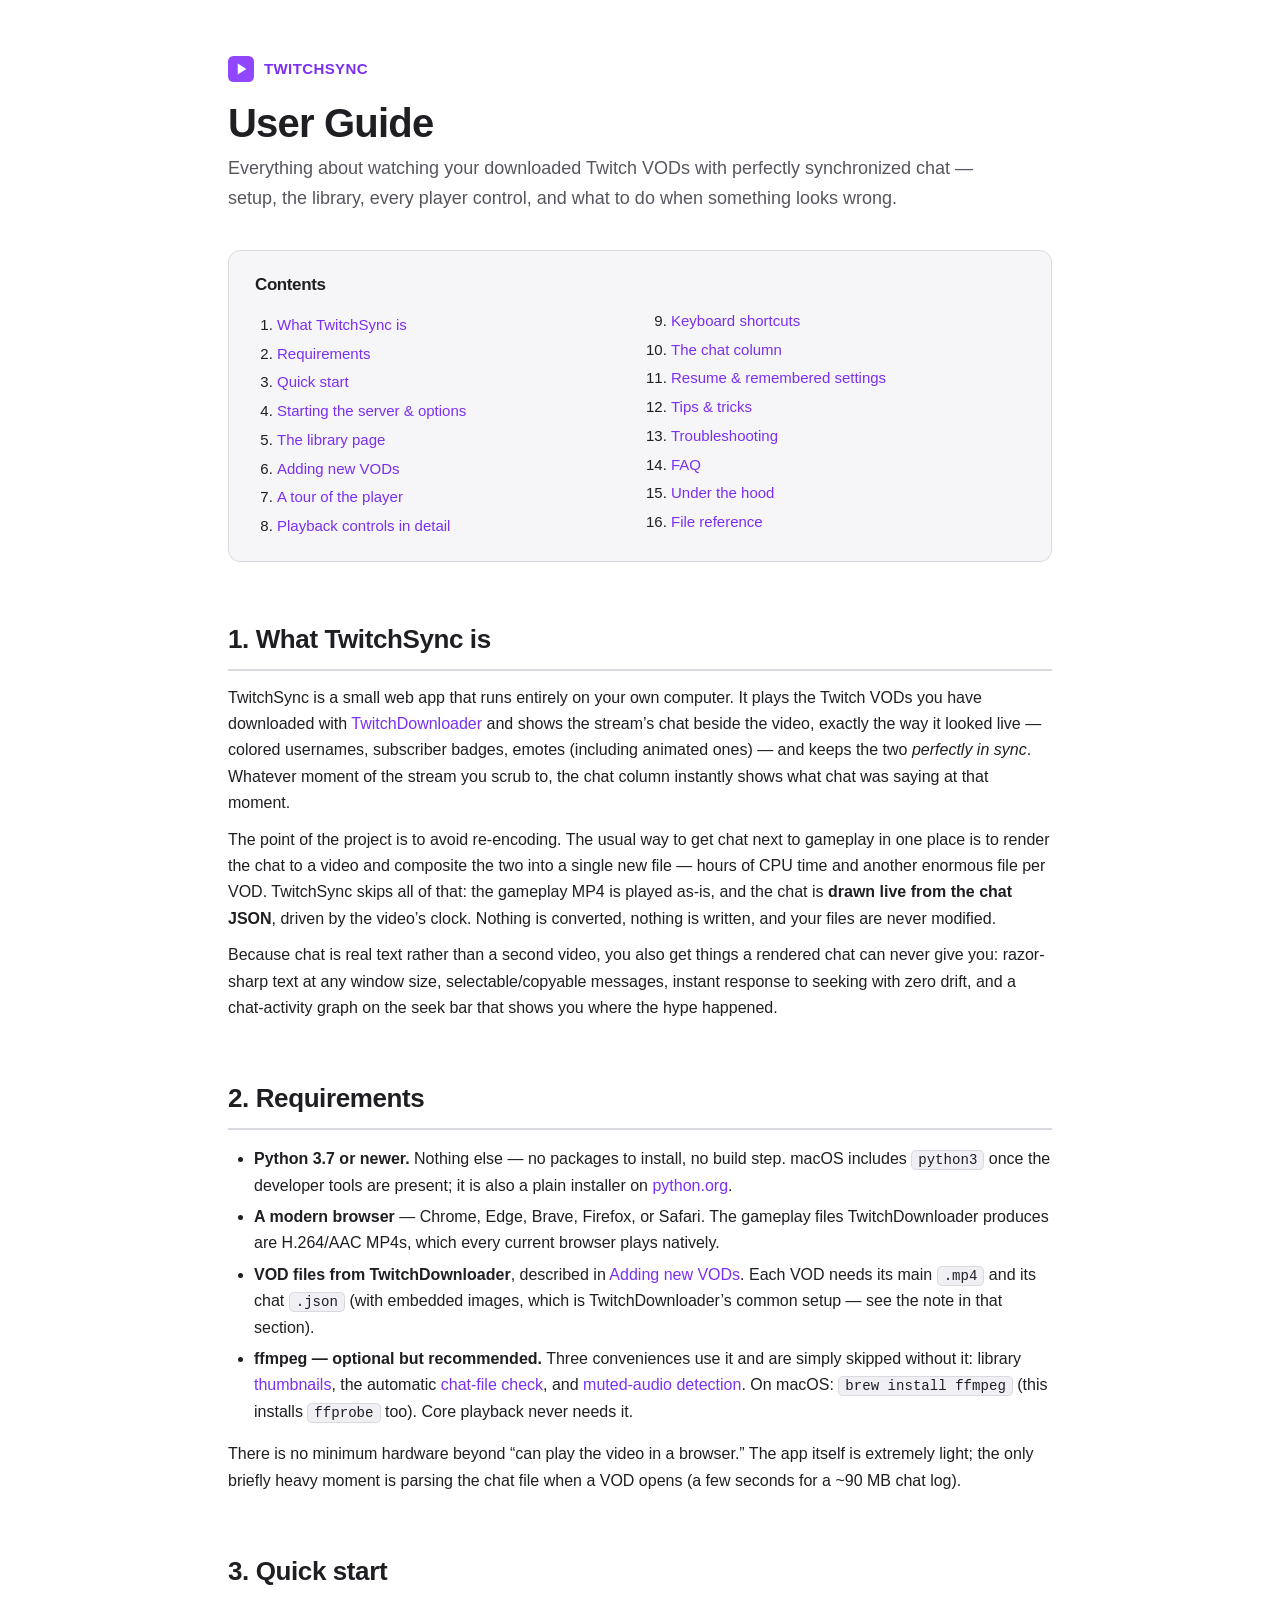
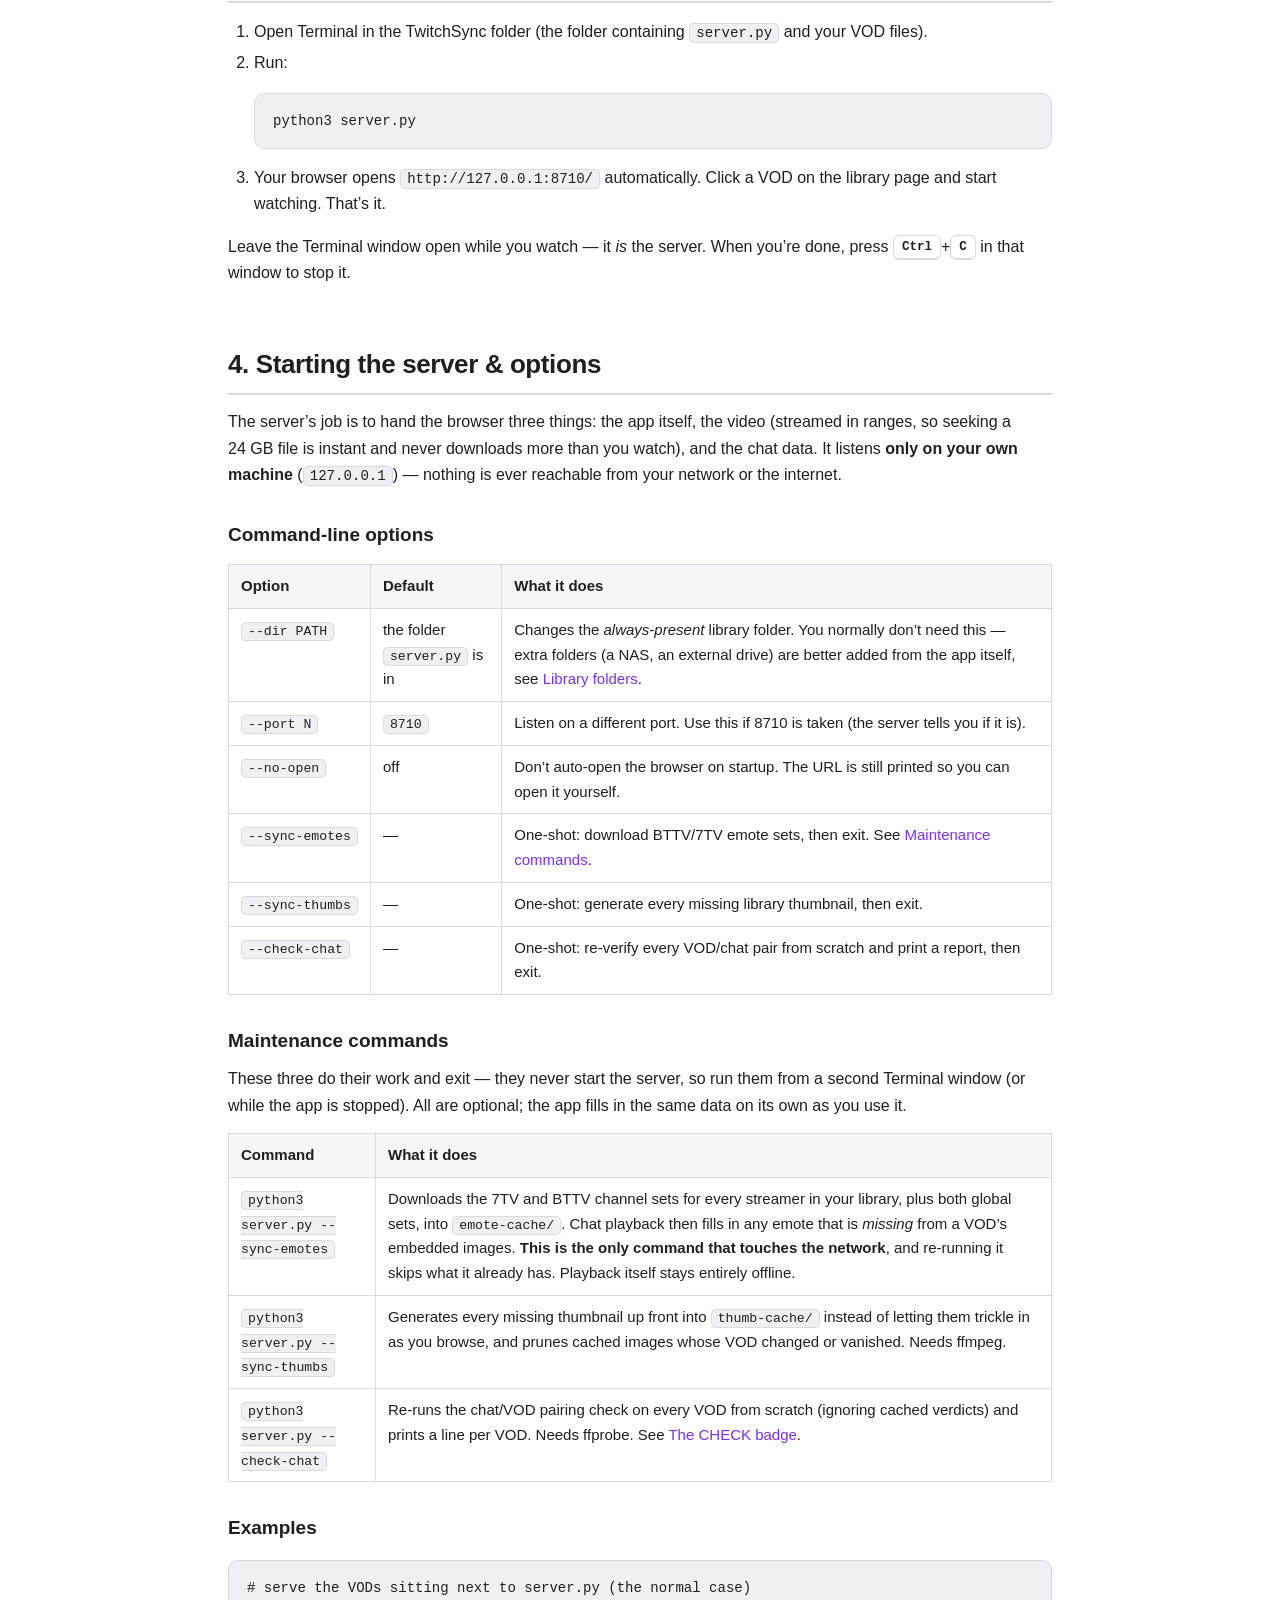
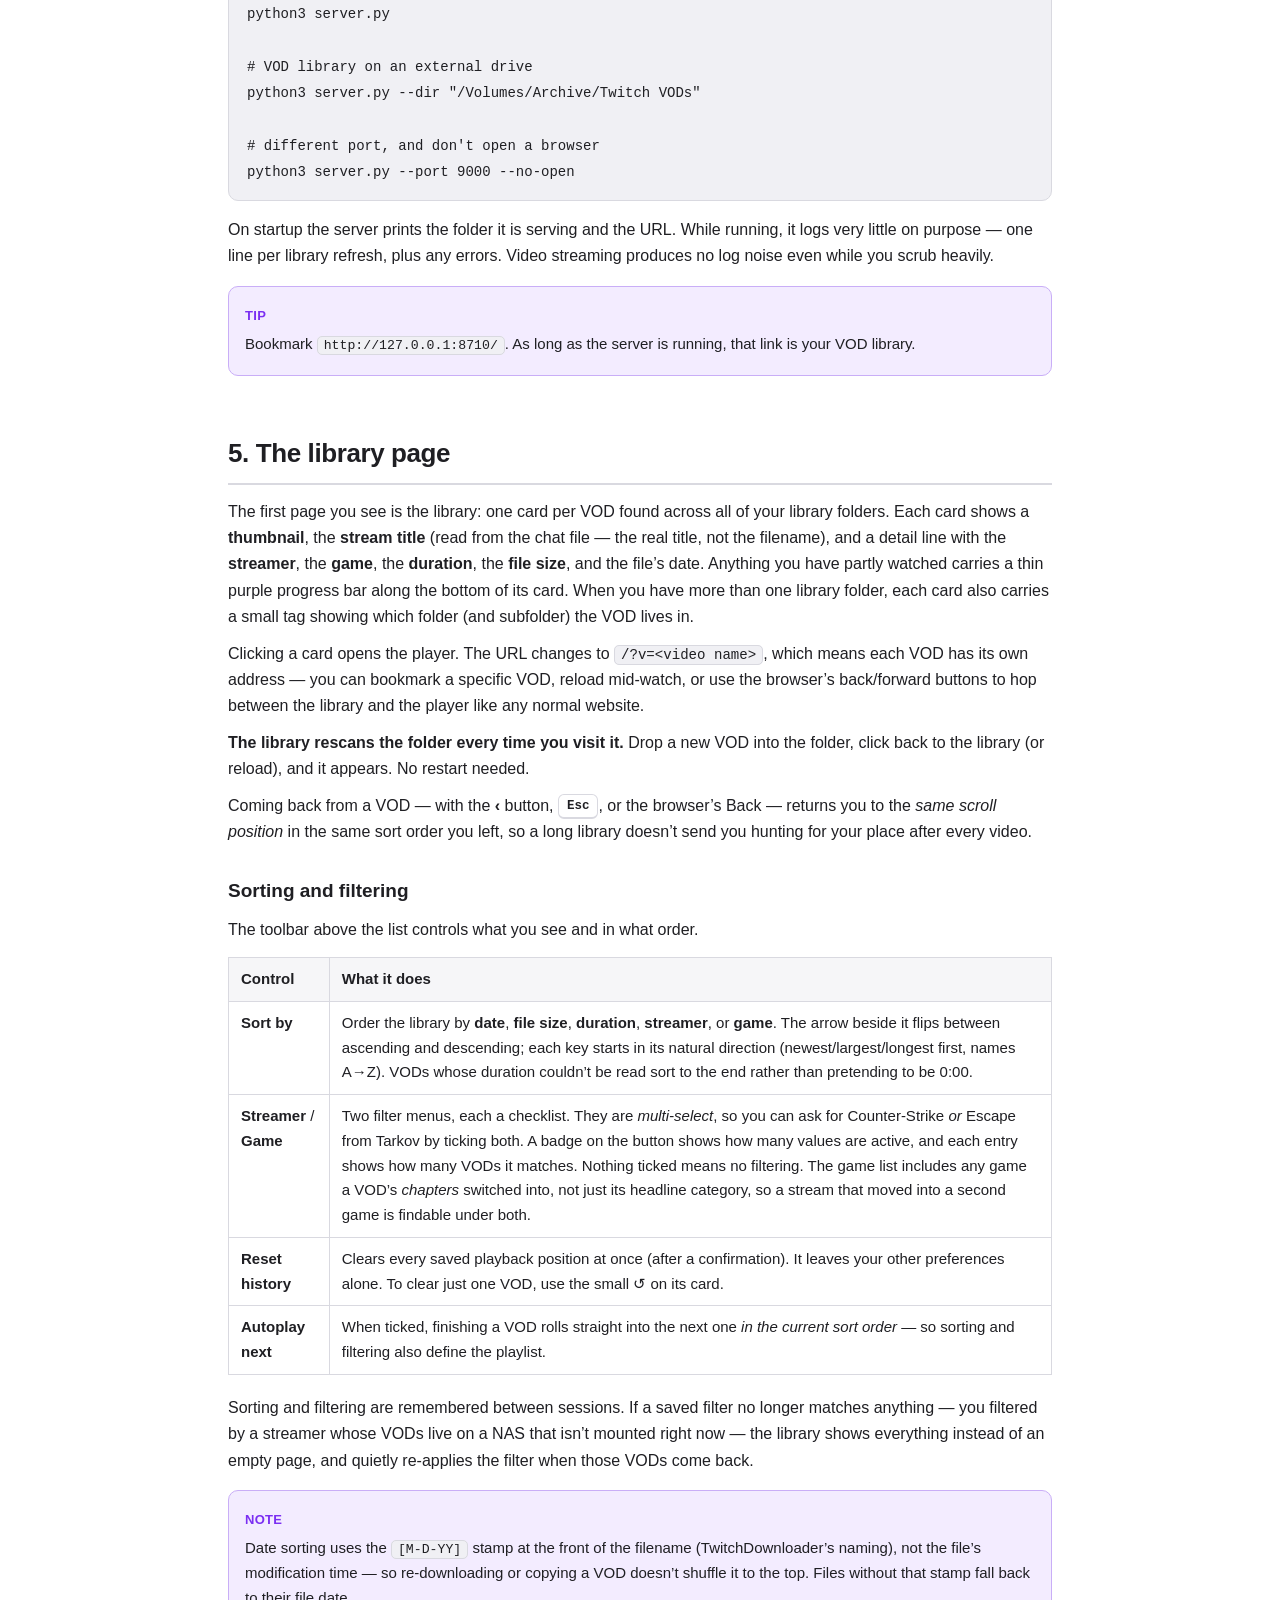
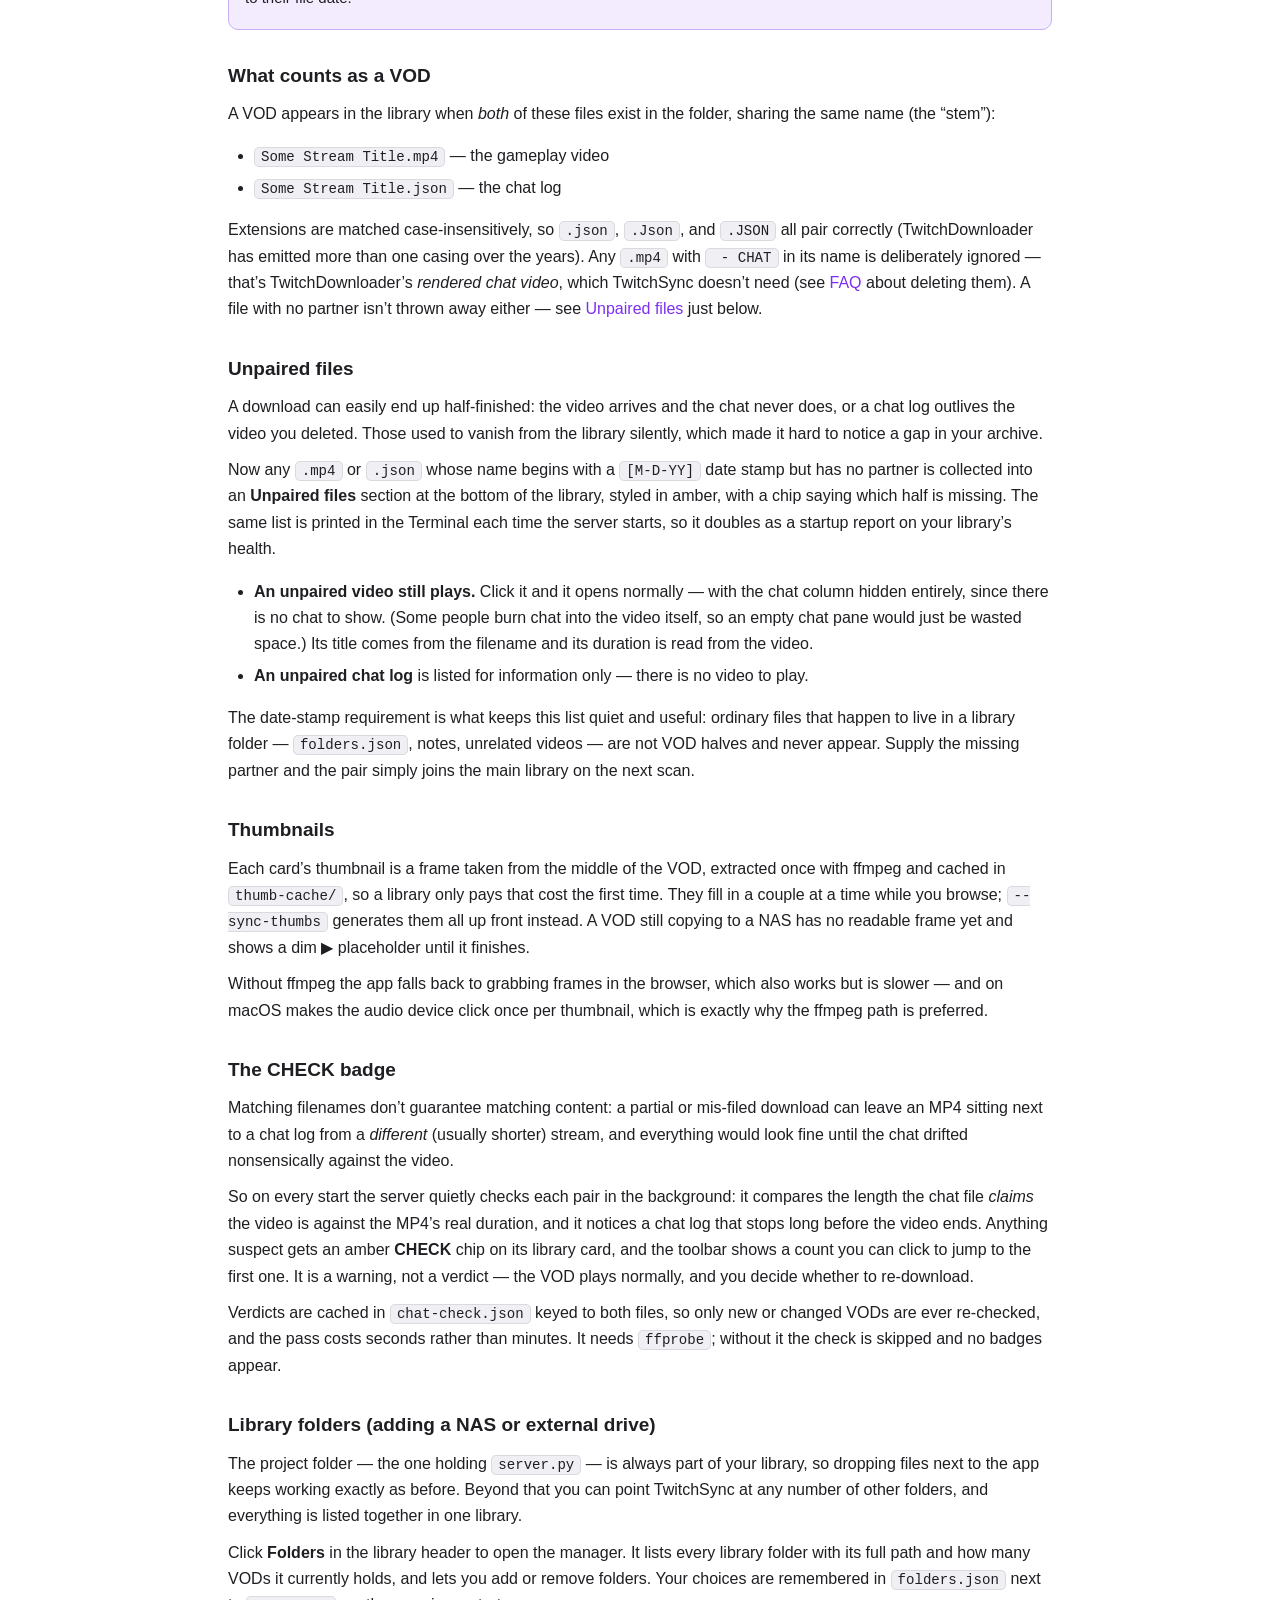
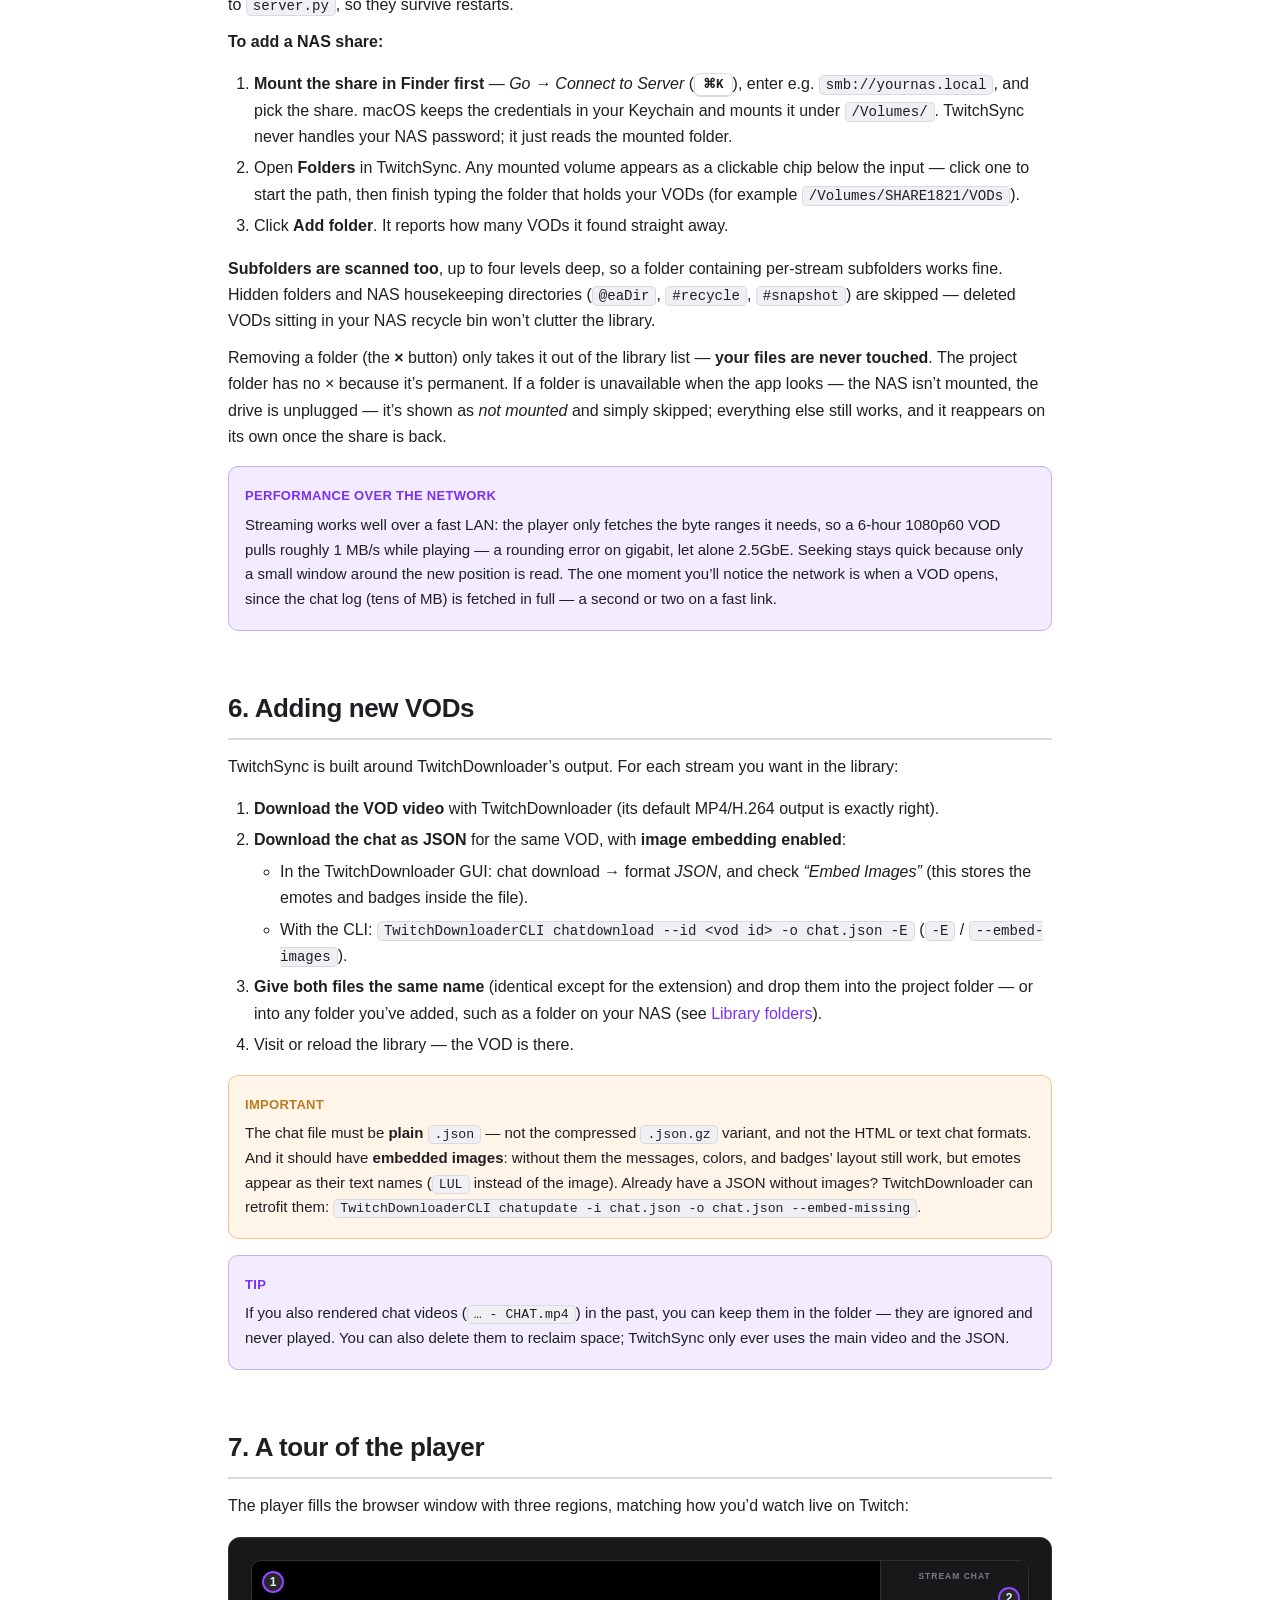
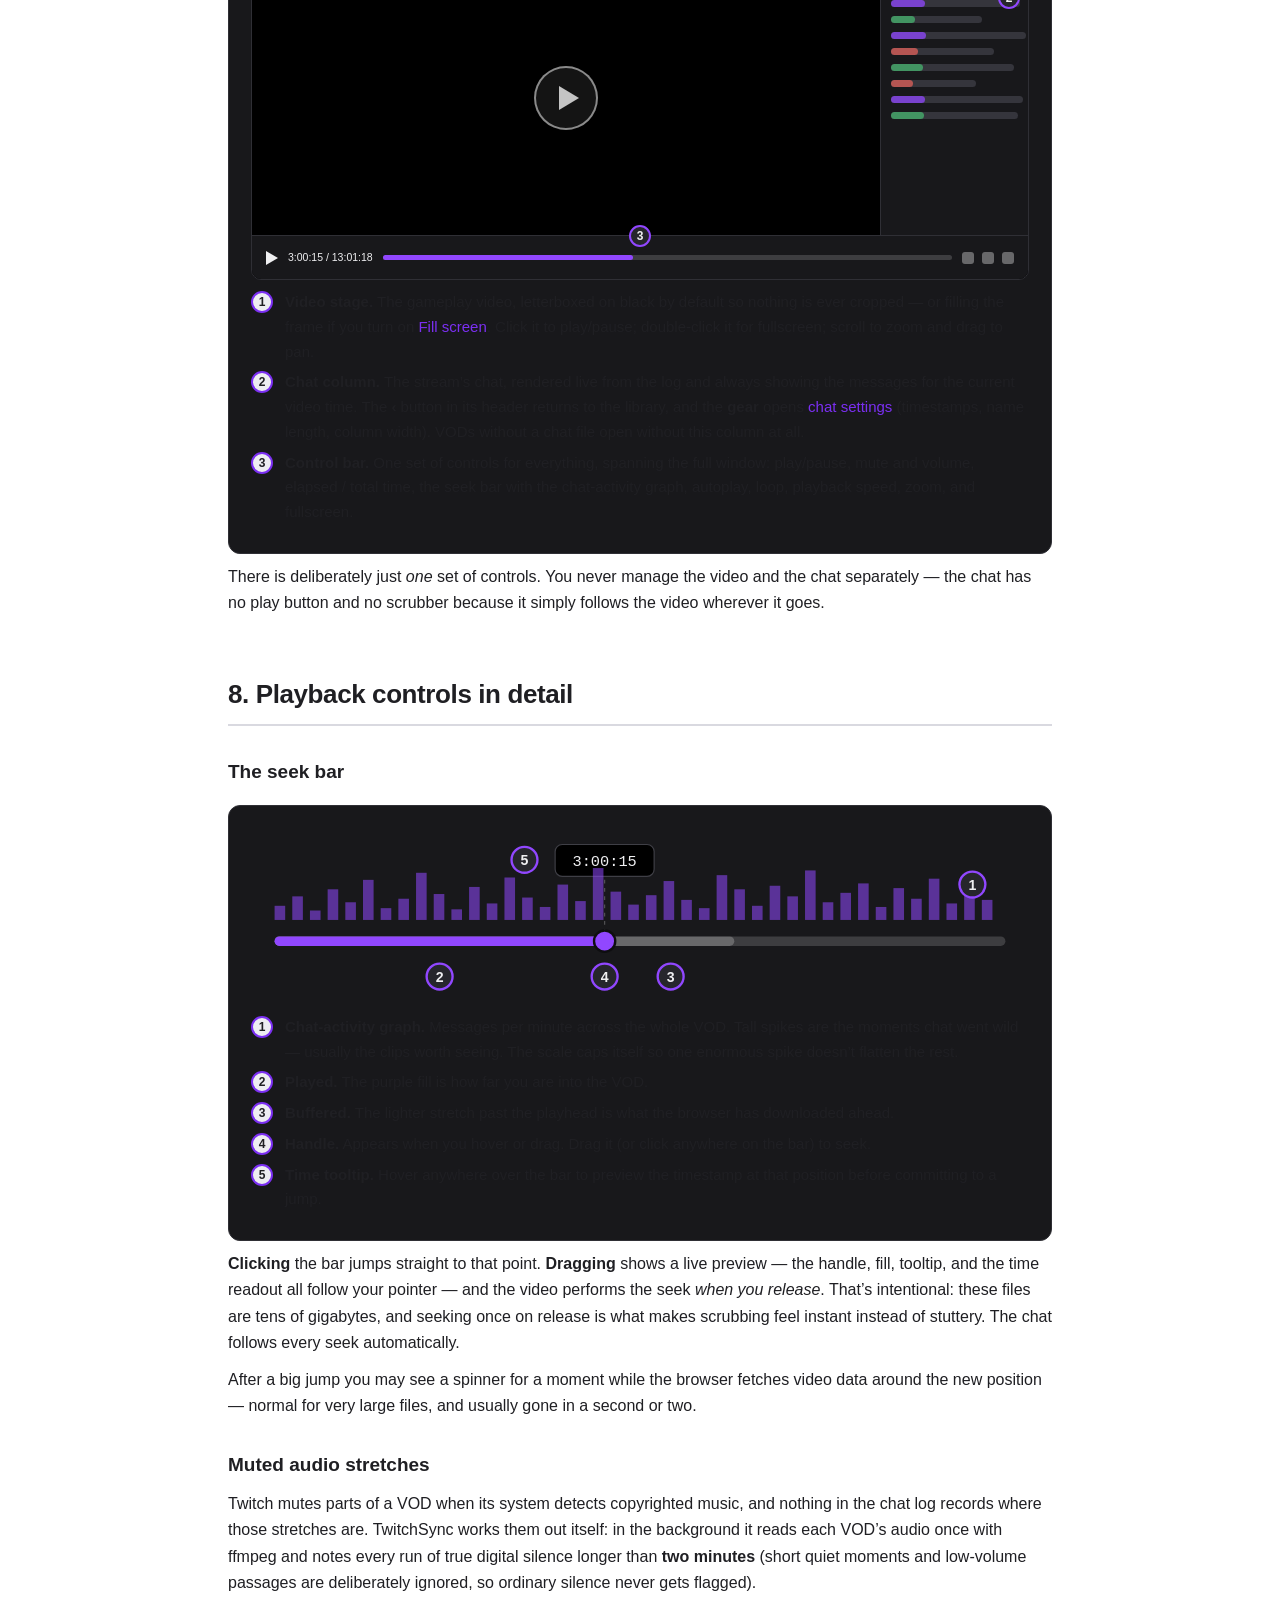
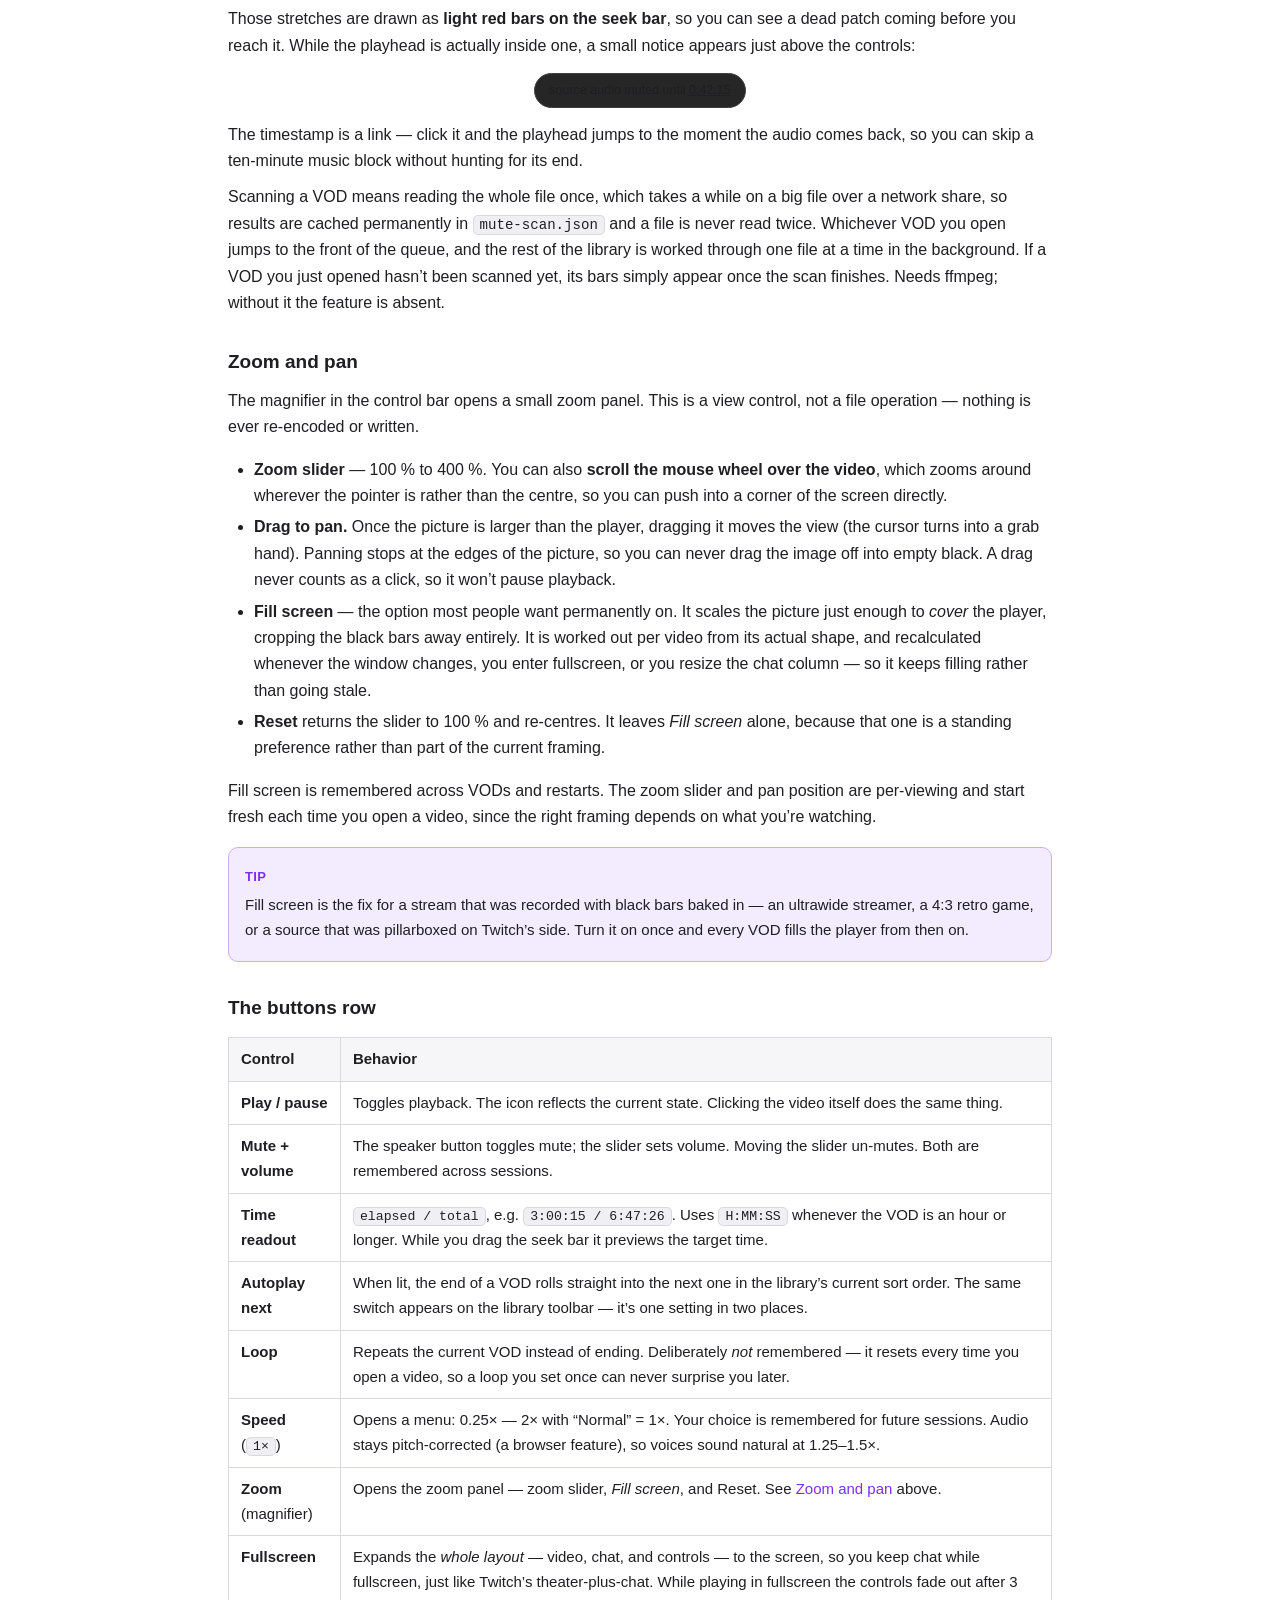
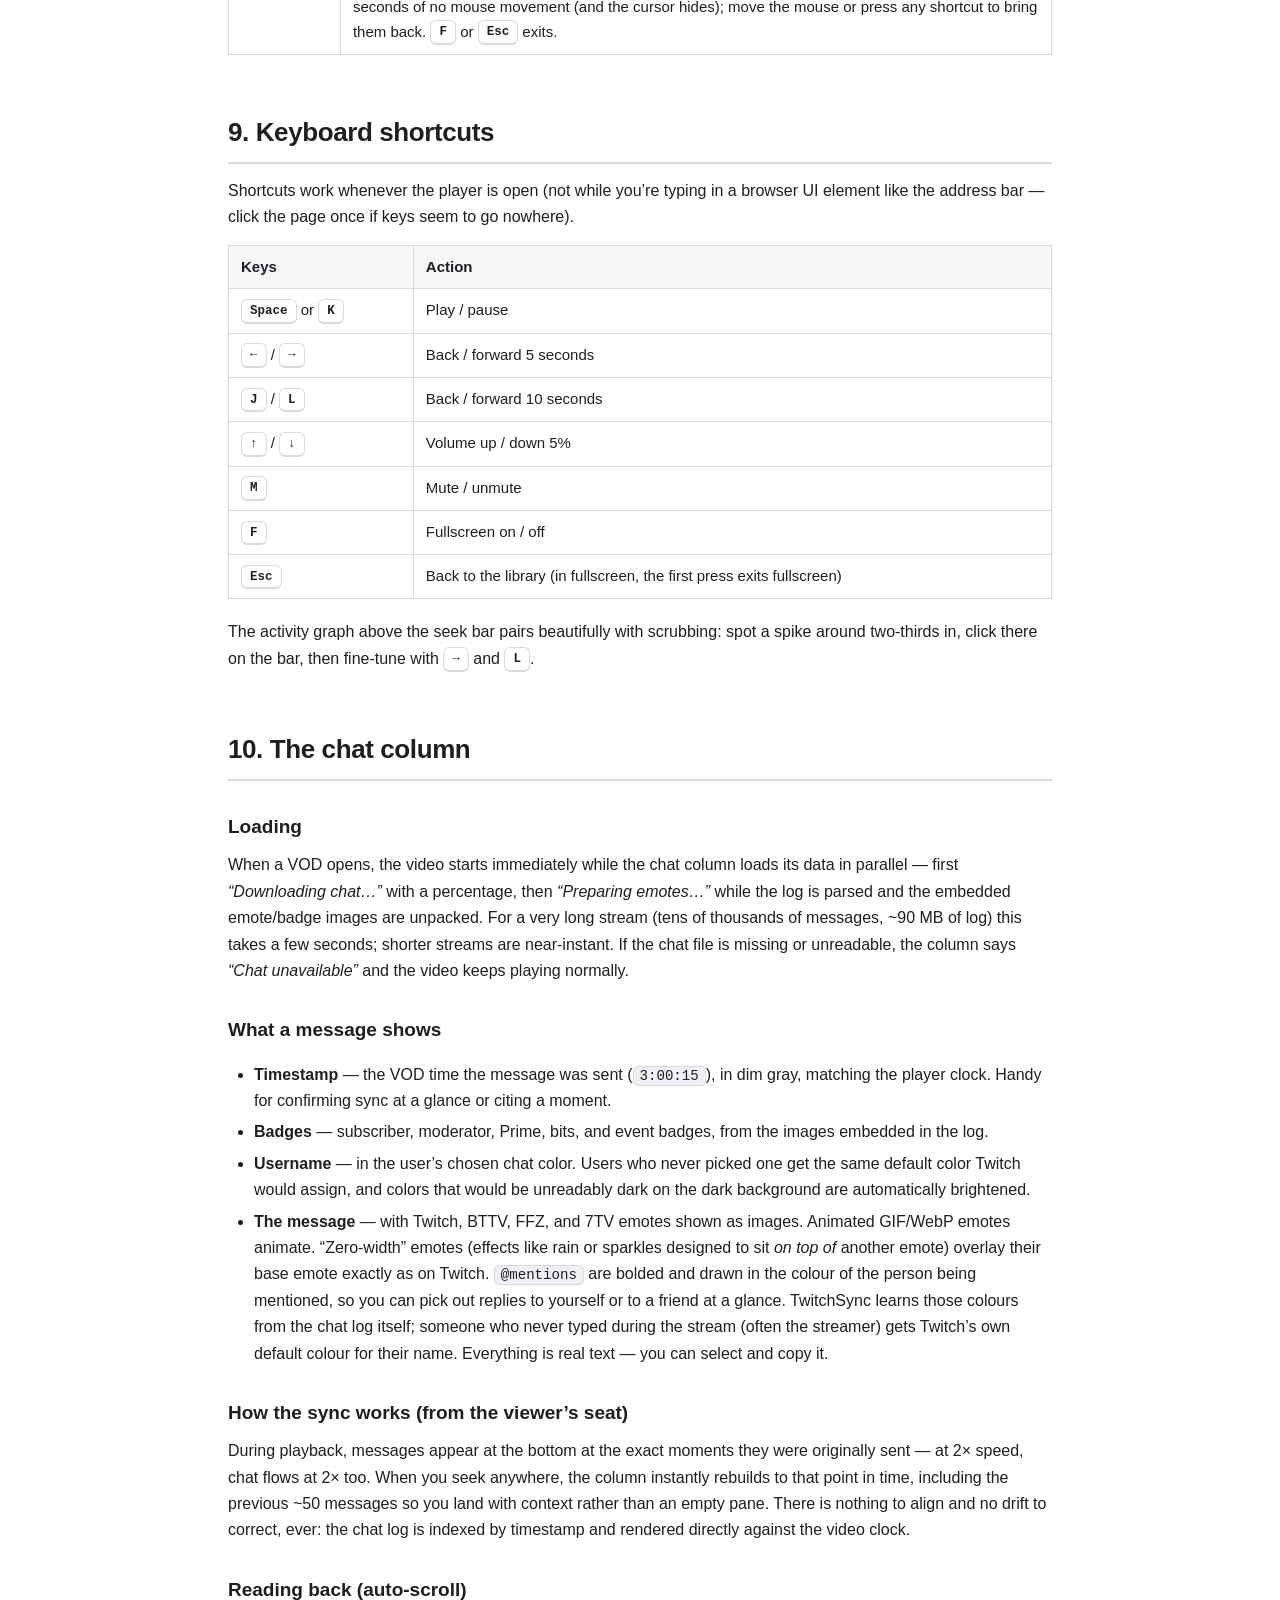
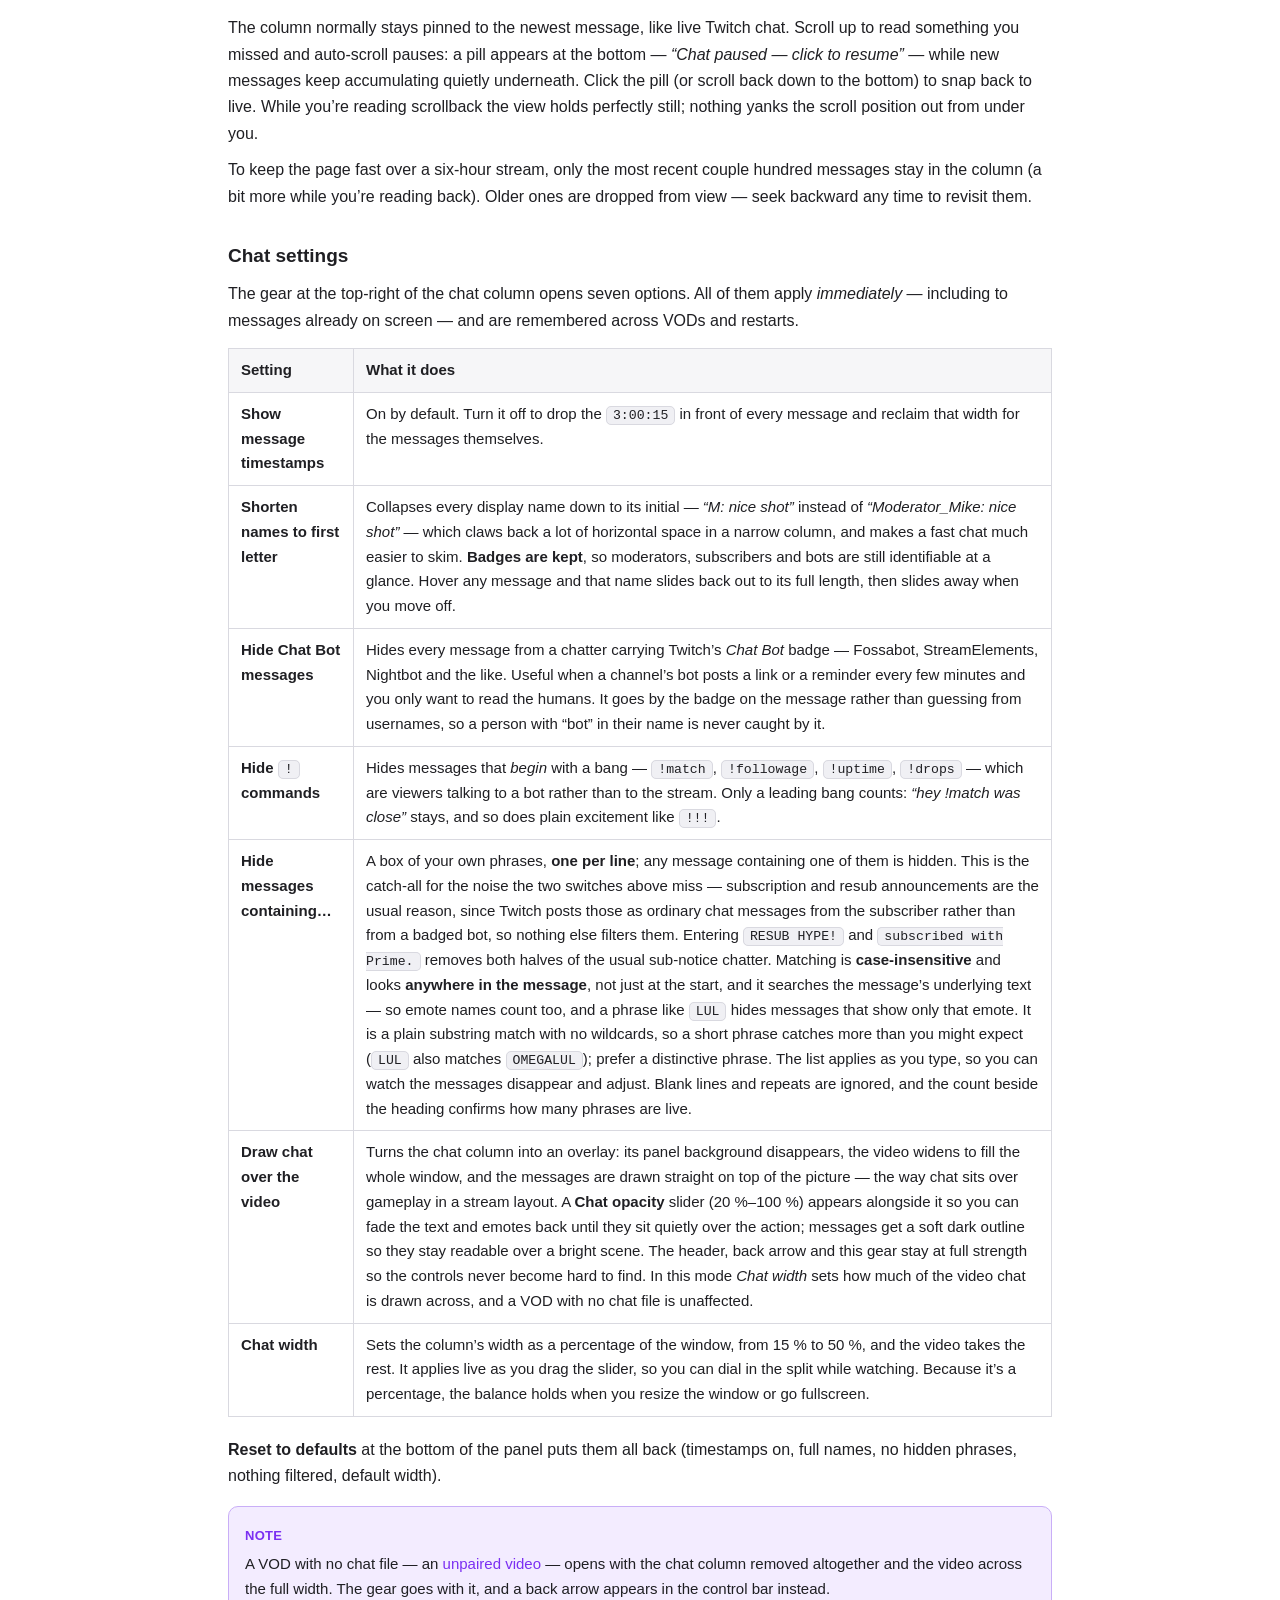
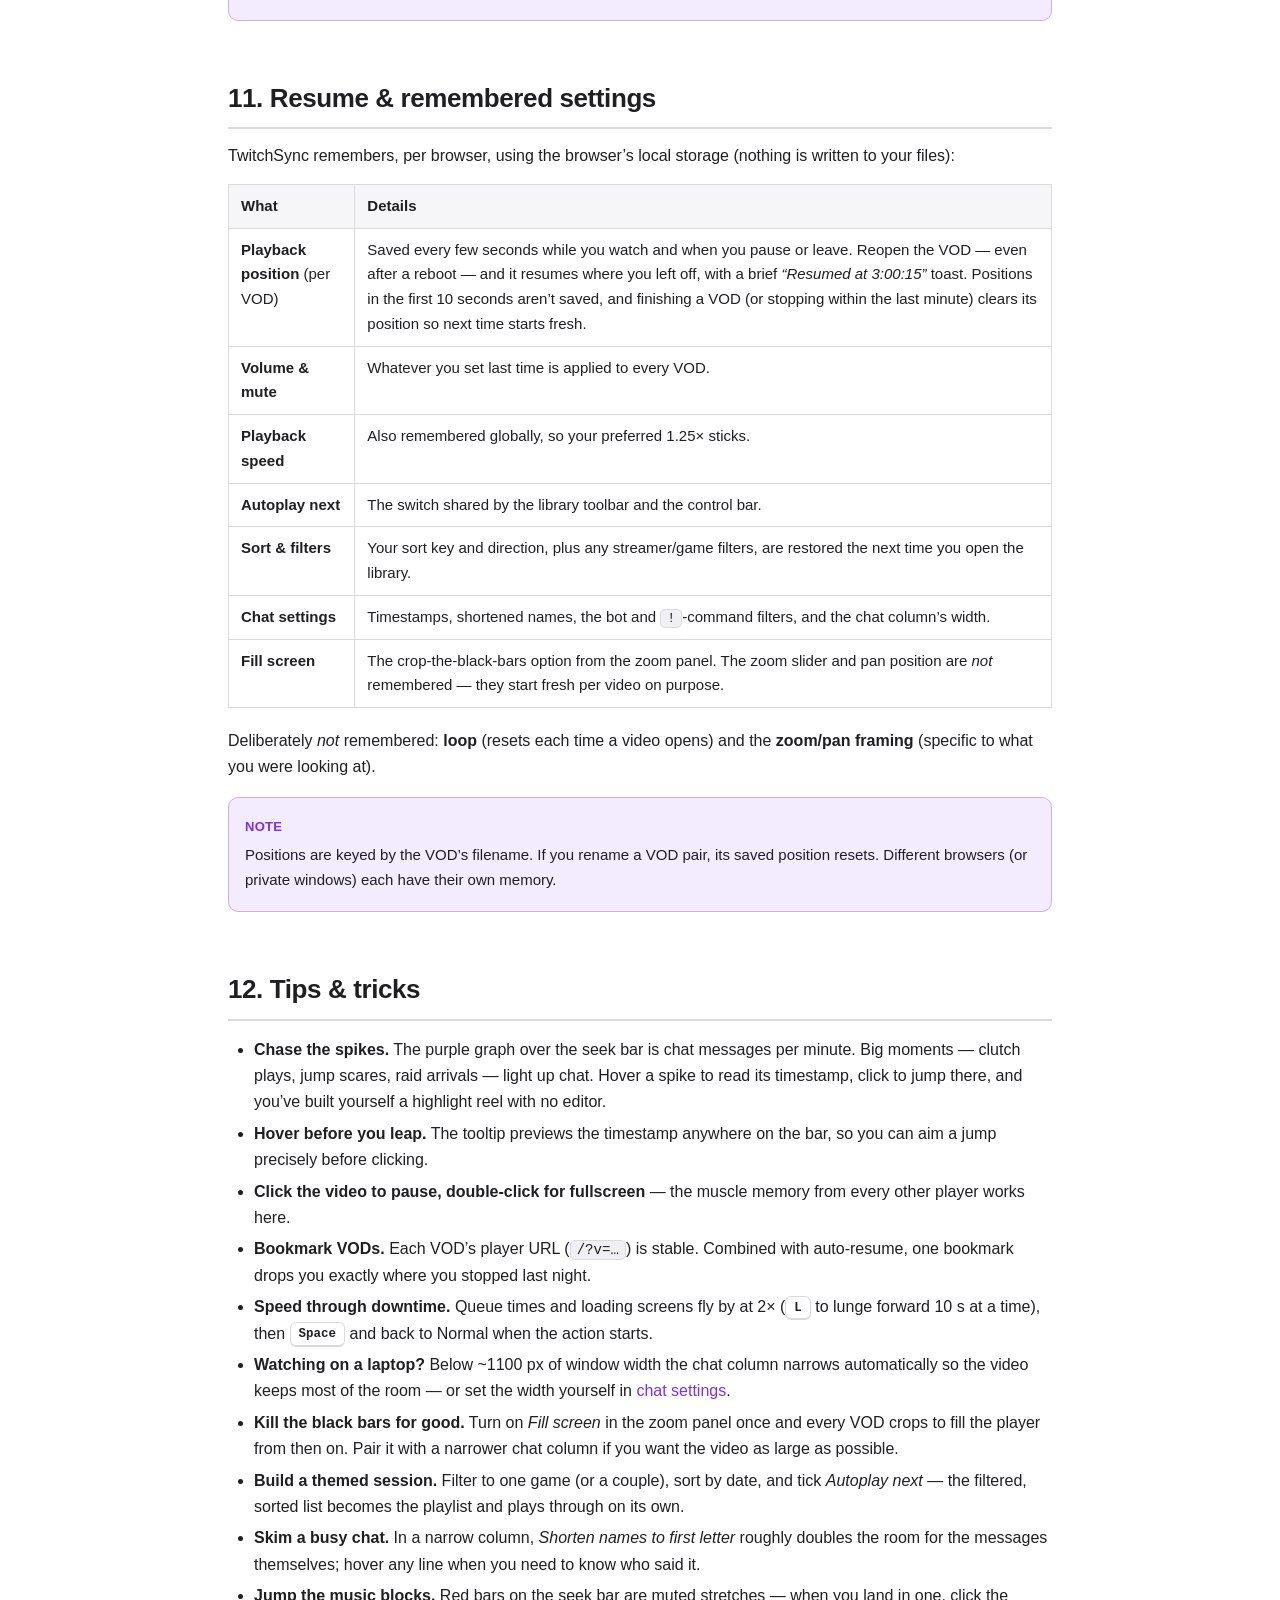
==== commit 3e4e35eb: "chat features @mentions are now color coordinated to the users color, chat settings allows the filte" ====
--- a/USER_GUIDE.html
+++ b/USER_GUIDE.html
@@ -555,7 +555,7 @@
   <ul class="legend">
     <li><span class="n">1</span><strong>Video stage.</strong> The gameplay video, letterboxed on black by default so nothing is ever cropped — or filling the frame if you turn on <a href="#zoom">Fill screen</a>. Click it to play/pause; double-click it for fullscreen; scroll to zoom and drag to pan.</li>
     <li><span class="n">2</span><strong>Chat column.</strong> The stream&rsquo;s chat, rendered live from the log and always showing the messages for the current video time. The <strong>&lsaquo;</strong> button in its header returns to the library, and the <strong>gear</strong> opens <a href="#chat-settings">chat settings</a> (timestamps, name length, column width). VODs without a chat file open without this column at all.</li>
-    <li><span class="n">3</span><strong>Control bar.</strong> One set of controls for everything, spanning the full window: play/pause, elapsed&nbsp;/&nbsp;total time, the seek bar with the chat-activity graph, autoplay, loop, playback speed, zoom, volume, and fullscreen.</li>
+    <li><span class="n">3</span><strong>Control bar.</strong> One set of controls for everything, spanning the full window: play/pause, mute and volume, elapsed&nbsp;/&nbsp;total time, the seek bar with the chat-activity graph, autoplay, loop, playback speed, zoom, and fullscreen.</li>
   </ul>
 </div>
 
@@ -661,12 +661,12 @@
 <table class="wrap-ok">
   <tr><th>Control</th><th>Behavior</th></tr>
   <tr><td><strong>Play / pause</strong></td><td>Toggles playback. The icon reflects the current state. Clicking the video itself does the same thing.</td></tr>
+  <tr><td><strong>Mute + volume</strong></td><td>The speaker button toggles mute; the slider sets volume. Moving the slider un-mutes. Both are remembered across sessions.</td></tr>
   <tr><td><strong>Time readout</strong></td><td><code>elapsed / total</code>, e.g. <code>3:00:15&nbsp;/&nbsp;6:47:26</code>. Uses <code>H:MM:SS</code> whenever the VOD is an hour or longer. While you drag the seek bar it previews the target time.</td></tr>
   <tr><td><strong>Autoplay next</strong></td><td>When lit, the end of a VOD rolls straight into the next one in the library&rsquo;s current sort order. The same switch appears on the library toolbar — it&rsquo;s one setting in two places.</td></tr>
   <tr><td><strong>Loop</strong></td><td>Repeats the current VOD instead of ending. Deliberately <em>not</em> remembered — it resets every time you open a video, so a loop you set once can never surprise you later.</td></tr>
   <tr><td><strong>Speed</strong> (<code>1×</code>)</td><td>Opens a menu: 0.25× — 2× with &ldquo;Normal&rdquo; = 1×. Your choice is remembered for future sessions. Audio stays pitch-corrected (a browser feature), so voices sound natural at 1.25–1.5×.</td></tr>
   <tr><td><strong>Zoom</strong> (magnifier)</td><td>Opens the zoom panel — zoom slider, <em>Fill screen</em>, and Reset. See <a href="#zoom">Zoom and pan</a> above.</td></tr>
-  <tr><td><strong>Mute + volume</strong></td><td>The speaker button toggles mute; the slider sets volume. Moving the slider un-mutes. Both are remembered across sessions.</td></tr>
   <tr><td><strong>Fullscreen</strong></td><td>Expands the <em>whole layout</em> — video, chat, and controls — to the screen, so you keep chat while fullscreen, just like Twitch&rsquo;s theater-plus-chat. While playing in fullscreen the controls fade out after 3 seconds of no mouse movement (and the cursor hides); move the mouse or press any shortcut to bring them back. <kbd>F</kbd> or <kbd>Esc</kbd> exits.</td></tr>
 </table>
 
@@ -699,7 +699,7 @@
   <li><strong>Timestamp</strong> — the VOD time the message was sent (<code>3:00:15</code>), in dim gray, matching the player clock. Handy for confirming sync at a glance or citing a moment.</li>
   <li><strong>Badges</strong> — subscriber, moderator, Prime, bits, and event badges, from the images embedded in the log.</li>
   <li><strong>Username</strong> — in the user&rsquo;s chosen chat color. Users who never picked one get the same default color Twitch would assign, and colors that would be unreadably dark on the dark background are automatically brightened.</li>
-  <li><strong>The message</strong> — with Twitch, BTTV, FFZ, and 7TV emotes shown as images. Animated GIF/WebP emotes animate. &ldquo;Zero-width&rdquo; emotes (effects like rain or sparkles designed to sit <em>on top of</em> another emote) overlay their base emote exactly as on Twitch. <code>@mentions</code> are bolded. Everything is real text — you can select and copy it.</li>
+  <li><strong>The message</strong> — with Twitch, BTTV, FFZ, and 7TV emotes shown as images. Animated GIF/WebP emotes animate. &ldquo;Zero-width&rdquo; emotes (effects like rain or sparkles designed to sit <em>on top of</em> another emote) overlay their base emote exactly as on Twitch. <code>@mentions</code> are bolded and drawn in the colour of the person being mentioned, so you can pick out replies to yourself or to a friend at a glance. TwitchSync learns those colours from the chat log itself; someone who never typed during the stream (often the streamer) gets Twitch&rsquo;s own default colour for their name. Everything is real text — you can select and copy it.</li>
 </ul>
 
 <h3>How the sync works (from the viewer&rsquo;s seat)</h3>
@@ -712,7 +712,7 @@
 
 <h3 id="chat-settings">Chat settings</h3>
 
-<p>The gear at the top-right of the chat column opens six options. All of them apply <em>immediately</em> — including to messages already on screen — and are remembered across VODs and restarts.</p>
+<p>The gear at the top-right of the chat column opens seven options. All of them apply <em>immediately</em> — including to messages already on screen — and are remembered across VODs and restarts.</p>
 
 <table class="wrap-ok">
   <tr><th>Setting</th><th>What it does</th></tr>
@@ -733,6 +733,10 @@
     <td>Hides messages that <em>begin</em> with a bang — <code>!match</code>, <code>!followage</code>, <code>!uptime</code>, <code>!drops</code> — which are viewers talking to a bot rather than to the stream. Only a leading bang counts: <em>&ldquo;hey !match was close&rdquo;</em> stays, and so does plain excitement like <code>!!!</code>.</td>
   </tr>
   <tr>
+    <td><strong>Hide messages containing&hellip;</strong></td>
+    <td>A box of your own phrases, <strong>one per line</strong>; any message containing one of them is hidden. This is the catch-all for the noise the two switches above miss — subscription and resub announcements are the usual reason, since Twitch posts those as ordinary chat messages from the subscriber rather than from a badged bot, so nothing else filters them. Entering <code>RESUB HYPE!</code> and <code>subscribed with Prime.</code> removes both halves of the usual sub-notice chatter. Matching is <strong>case-insensitive</strong> and looks <strong>anywhere in the message</strong>, not just at the start, and it searches the message&rsquo;s underlying text — so emote names count too, and a phrase like <code>LUL</code> hides messages that show only that emote. It is a plain substring match with no wildcards, so a short phrase catches more than you might expect (<code>LUL</code> also matches <code>OMEGALUL</code>); prefer a distinctive phrase. The list applies as you type, so you can watch the messages disappear and adjust. Blank lines and repeats are ignored, and the count beside the heading confirms how many phrases are live.</td>
+  </tr>
+  <tr>
     <td><strong>Draw chat over the video</strong></td>
     <td>Turns the chat column into an overlay: its panel background disappears, the video widens to fill the whole window, and the messages are drawn straight on top of the picture — the way chat sits over gameplay in a stream layout. A <strong>Chat opacity</strong> slider (20&nbsp;%–100&nbsp;%) appears alongside it so you can fade the text and emotes back until they sit quietly over the action; messages get a soft dark outline so they stay readable over a bright scene. The header, back arrow and this gear stay at full strength so the controls never become hard to find. In this mode <em>Chat width</em> sets how much of the video chat is drawn across, and a VOD with no chat file is unaffected.</td>
   </tr>
@@ -742,7 +746,7 @@
   </tr>
 </table>
 
-<p><strong>Reset to defaults</strong> at the bottom of the panel puts them all back (timestamps on, full names, nothing hidden, default width).</p>
+<p><strong>Reset to defaults</strong> at the bottom of the panel puts them all back (timestamps on, full names, no hidden phrases, nothing filtered, default width).</p>
 
 <div class="callout tip"><p class="label">Note</p>
 <p>A VOD with no chat file — an <a href="#unpaired">unpaired video</a> — opens with the chat column removed altogether and the video across the full width. The gear goes with it, and a back arrow appears in the control bar instead.</p></div>
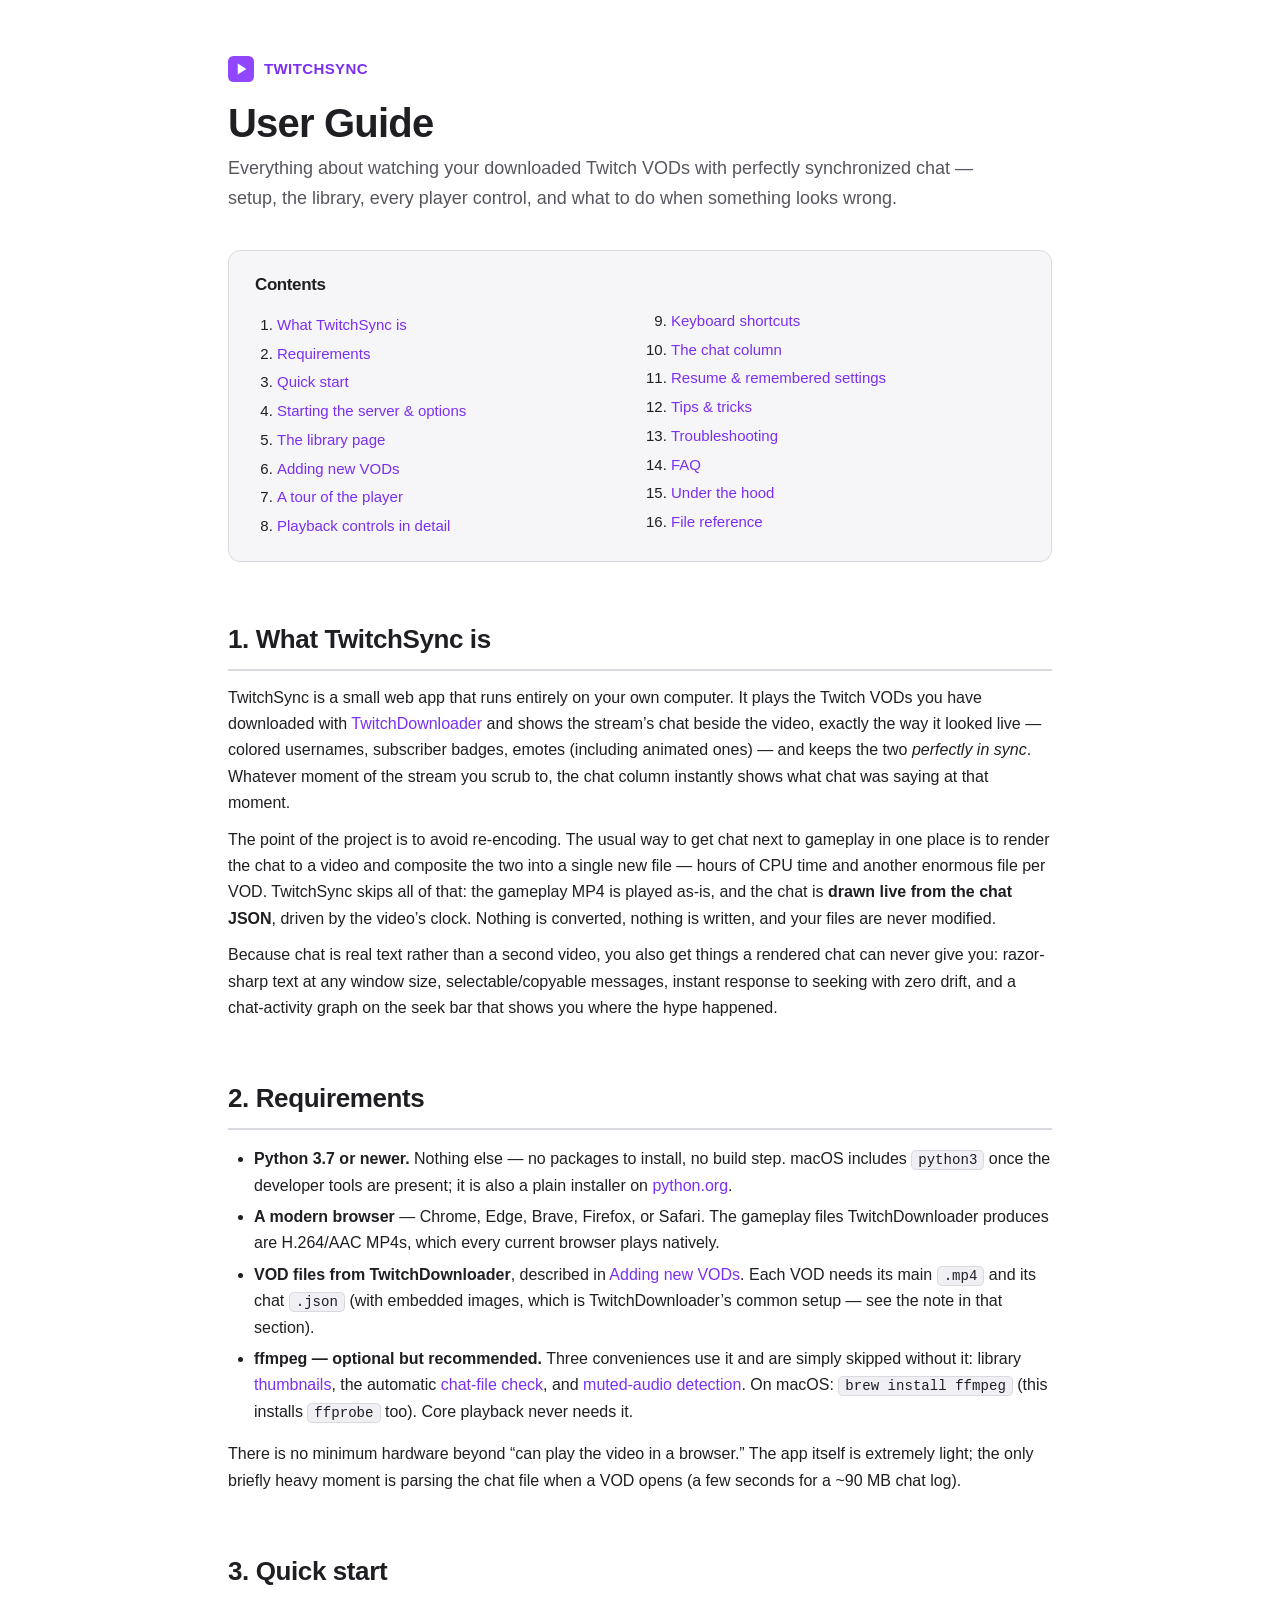
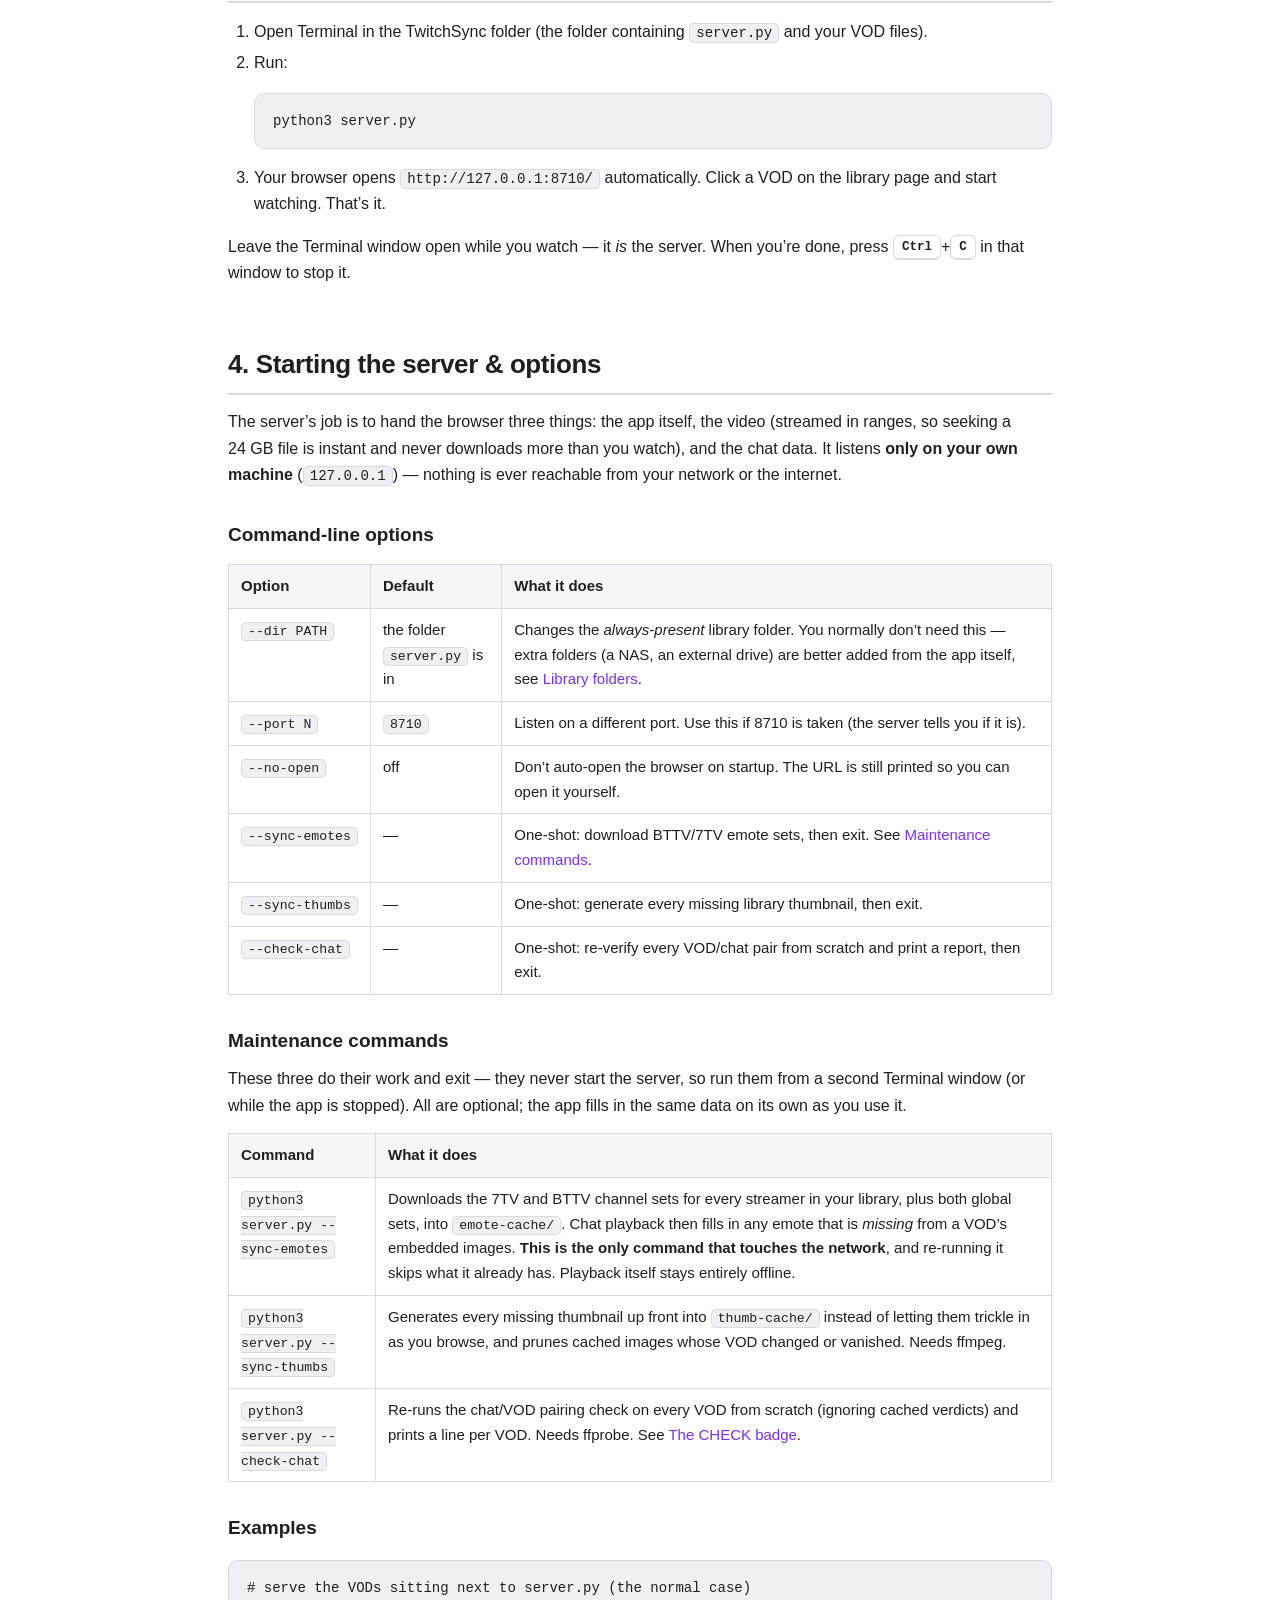
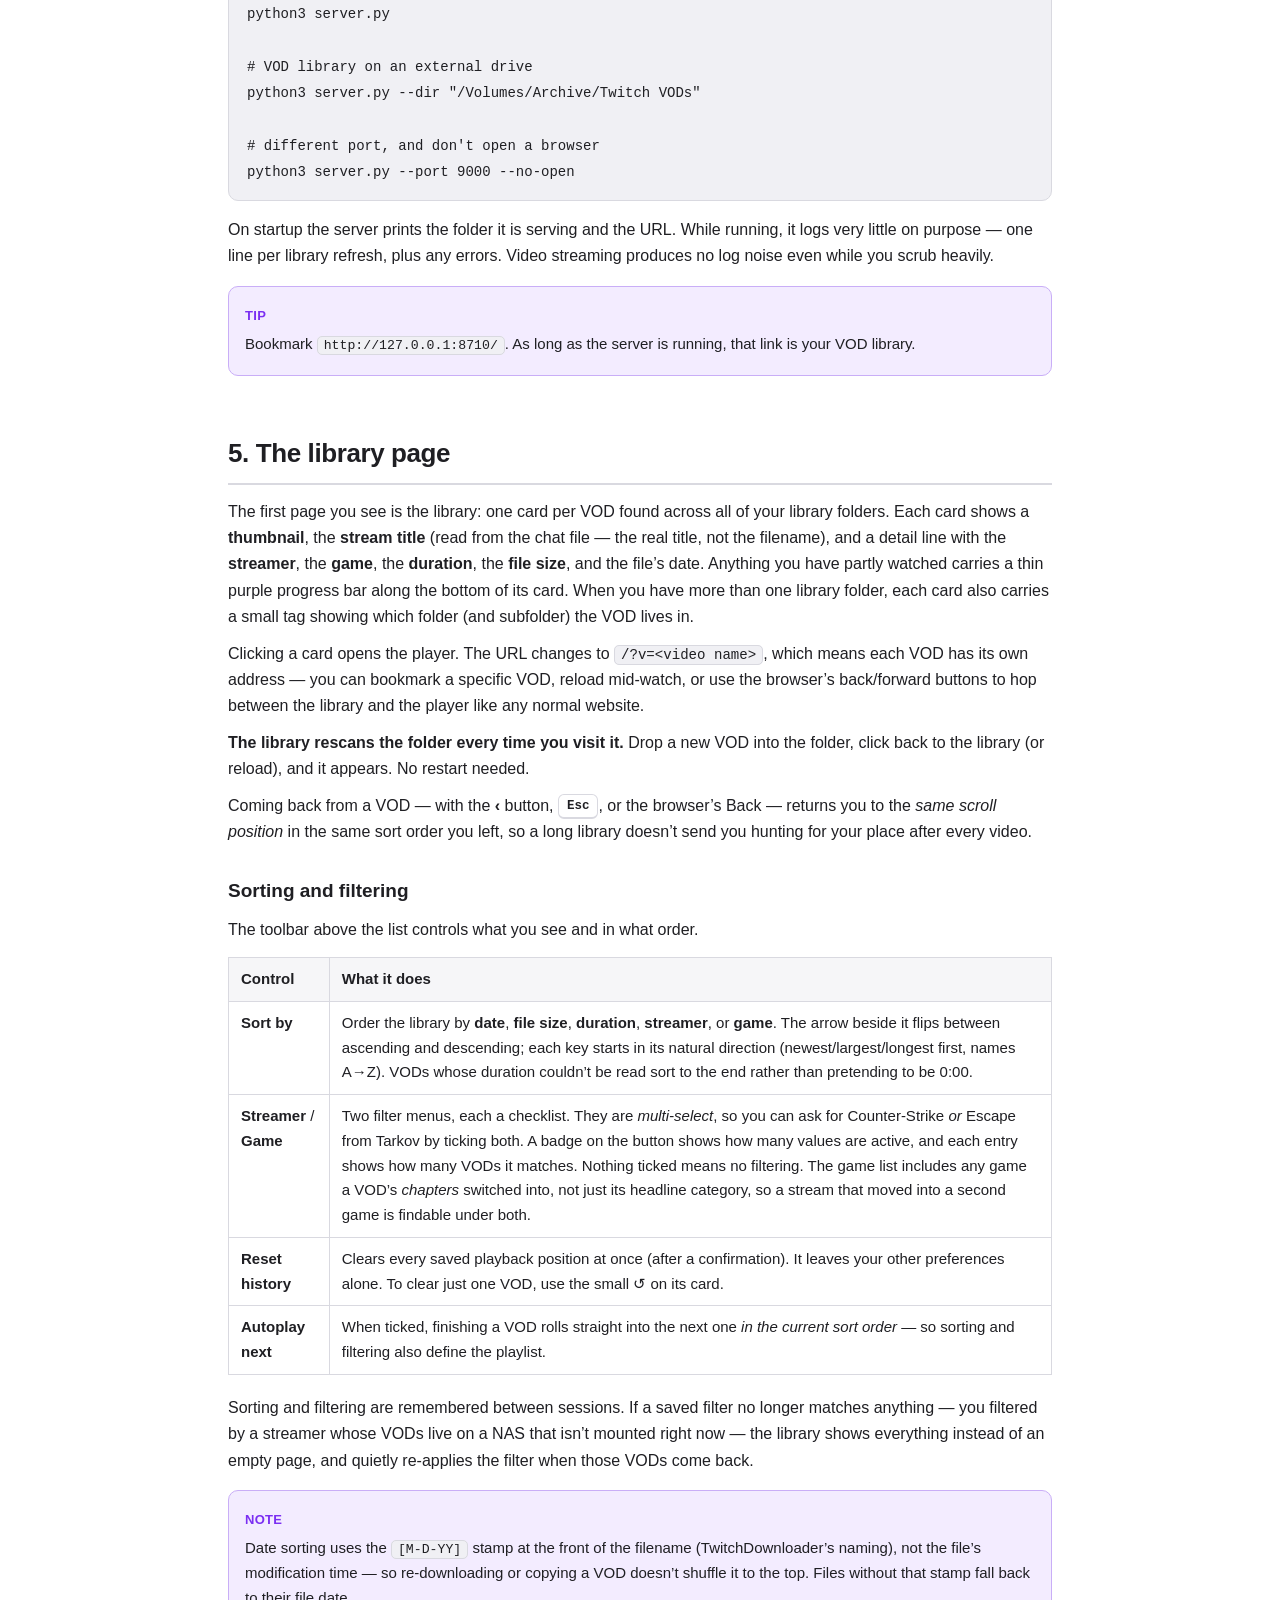
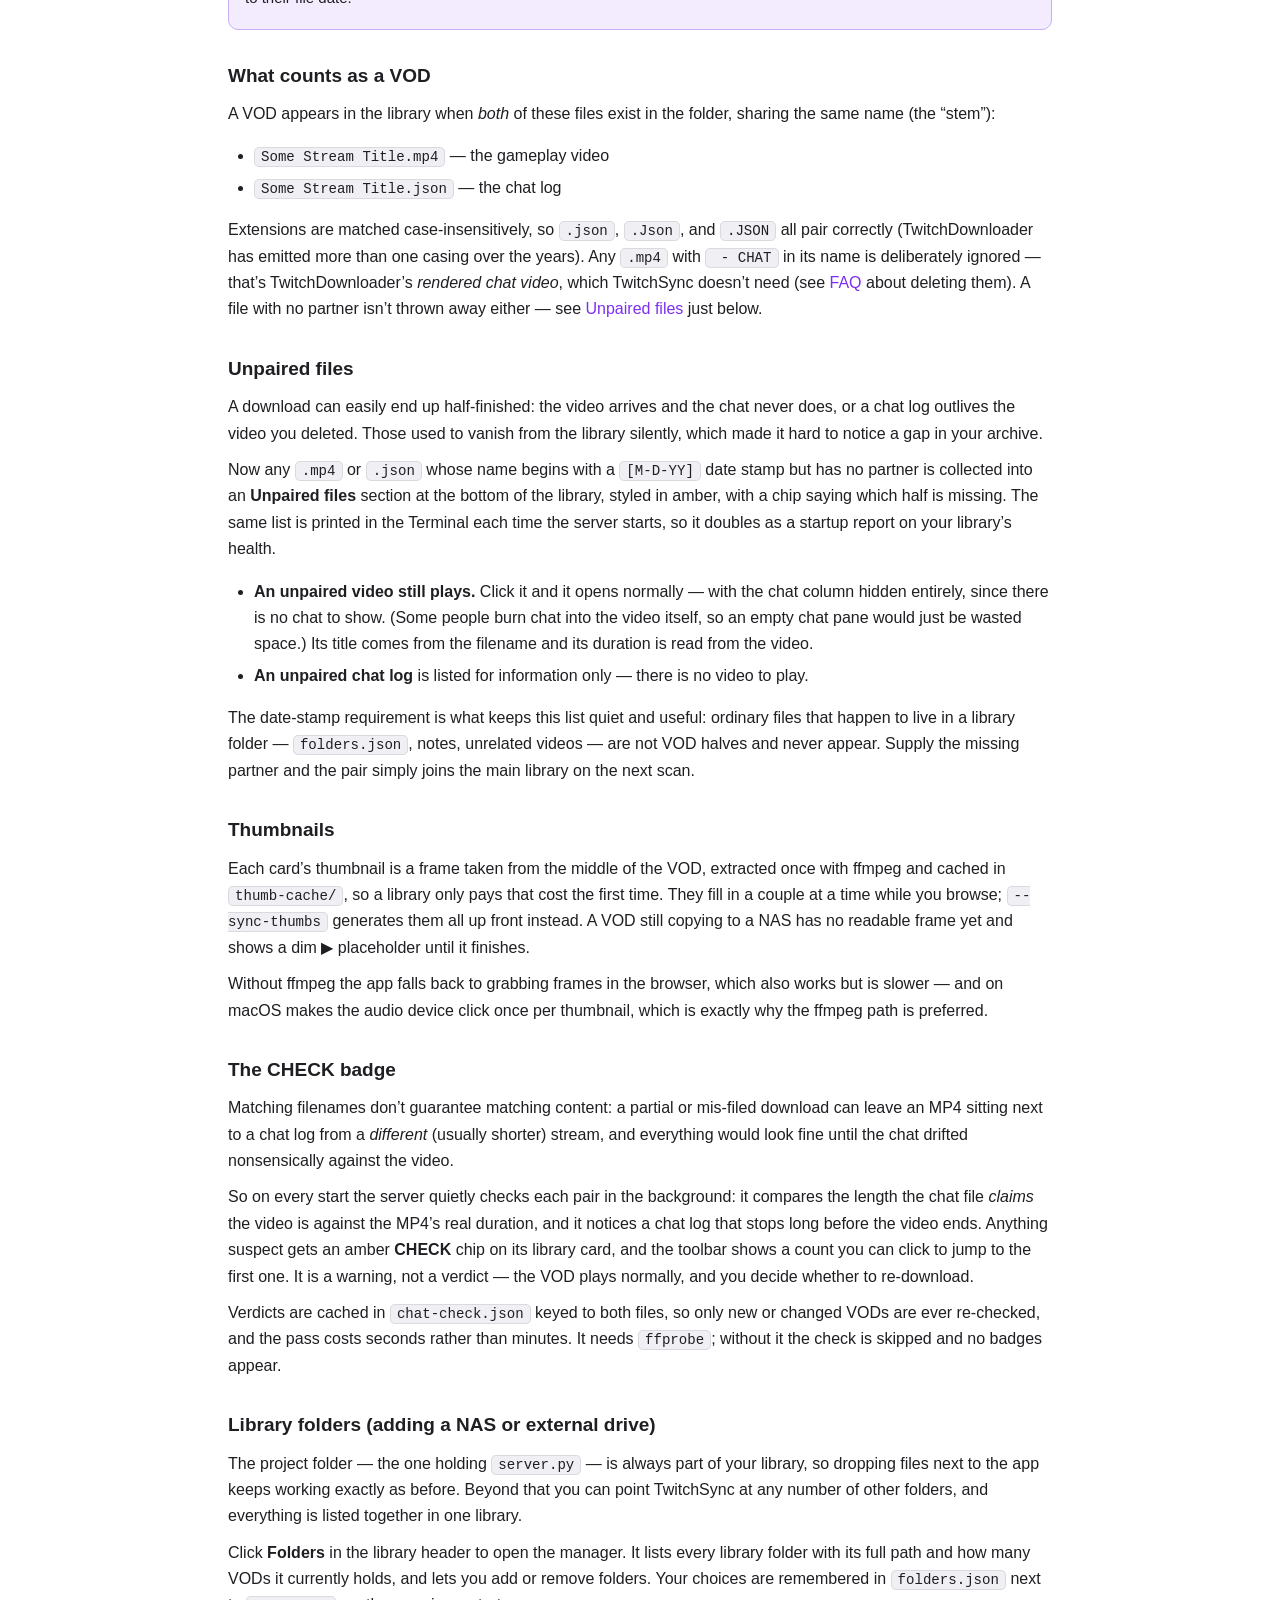
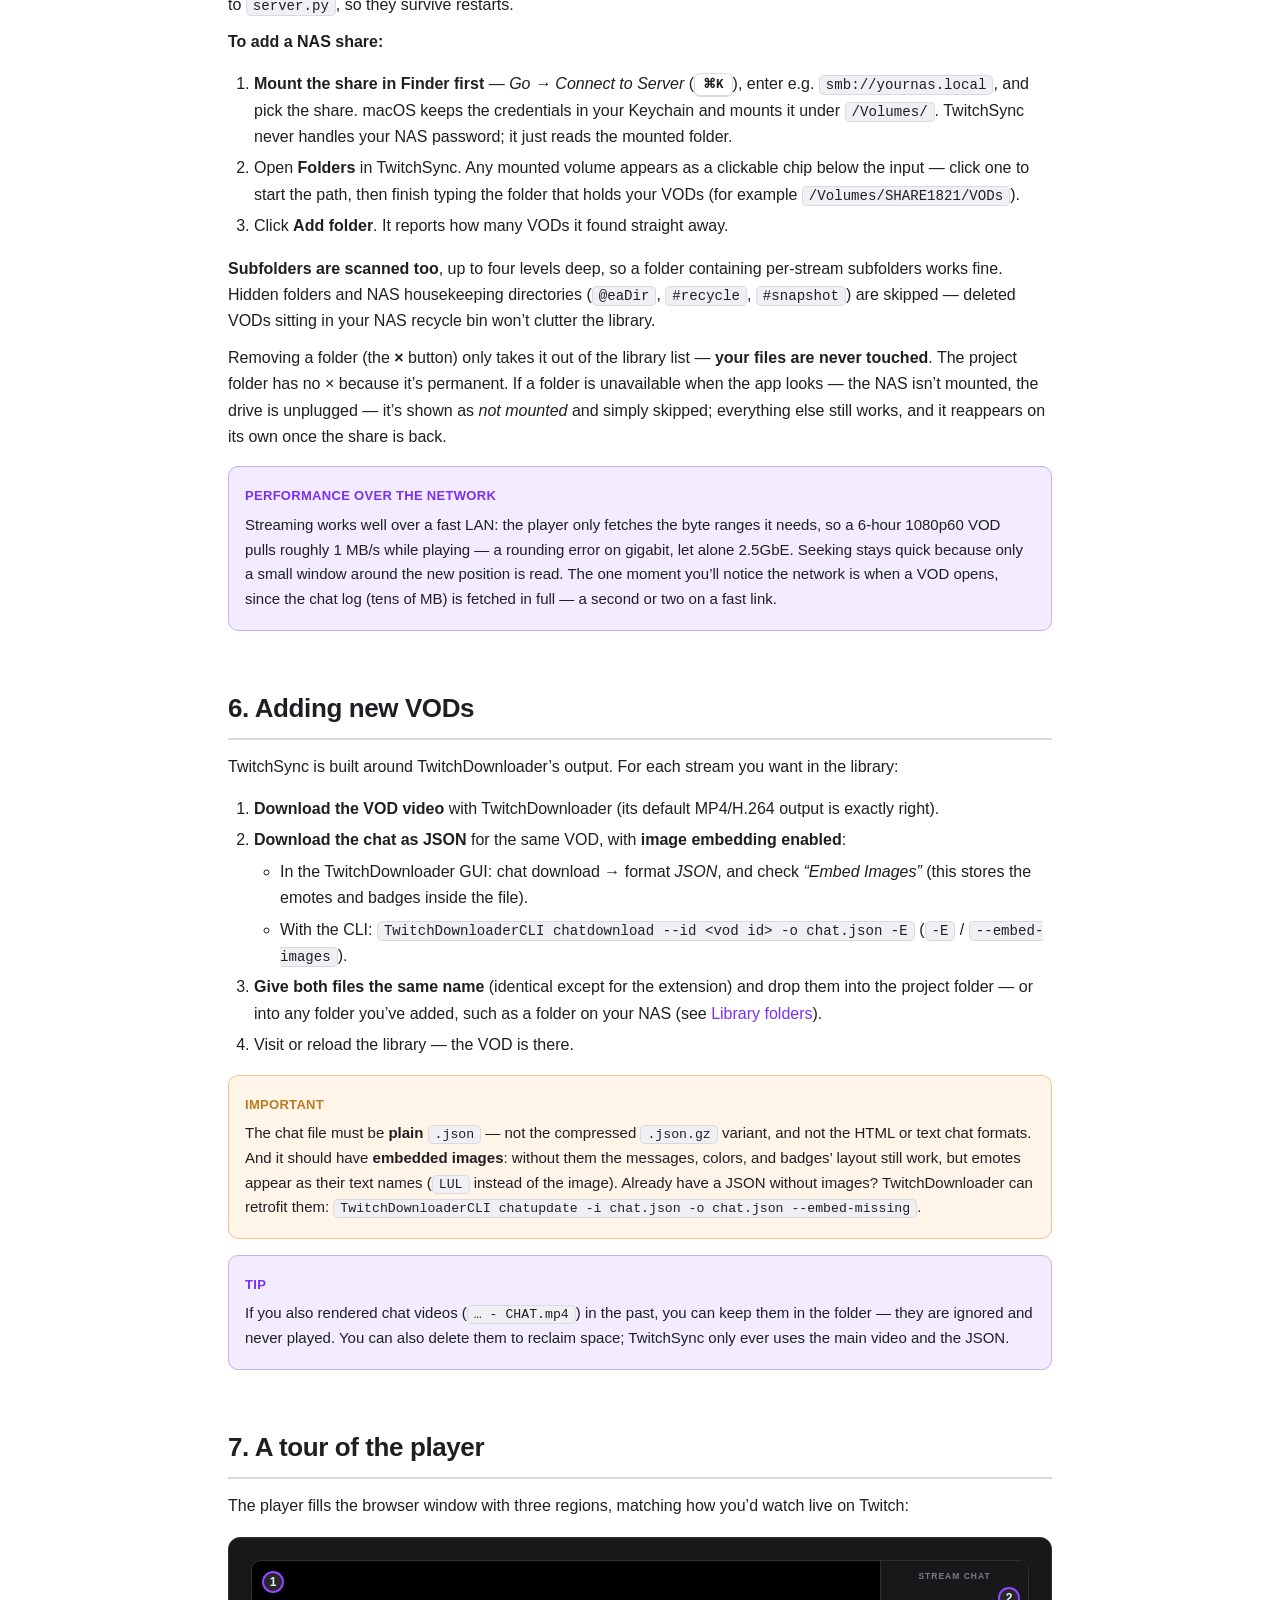
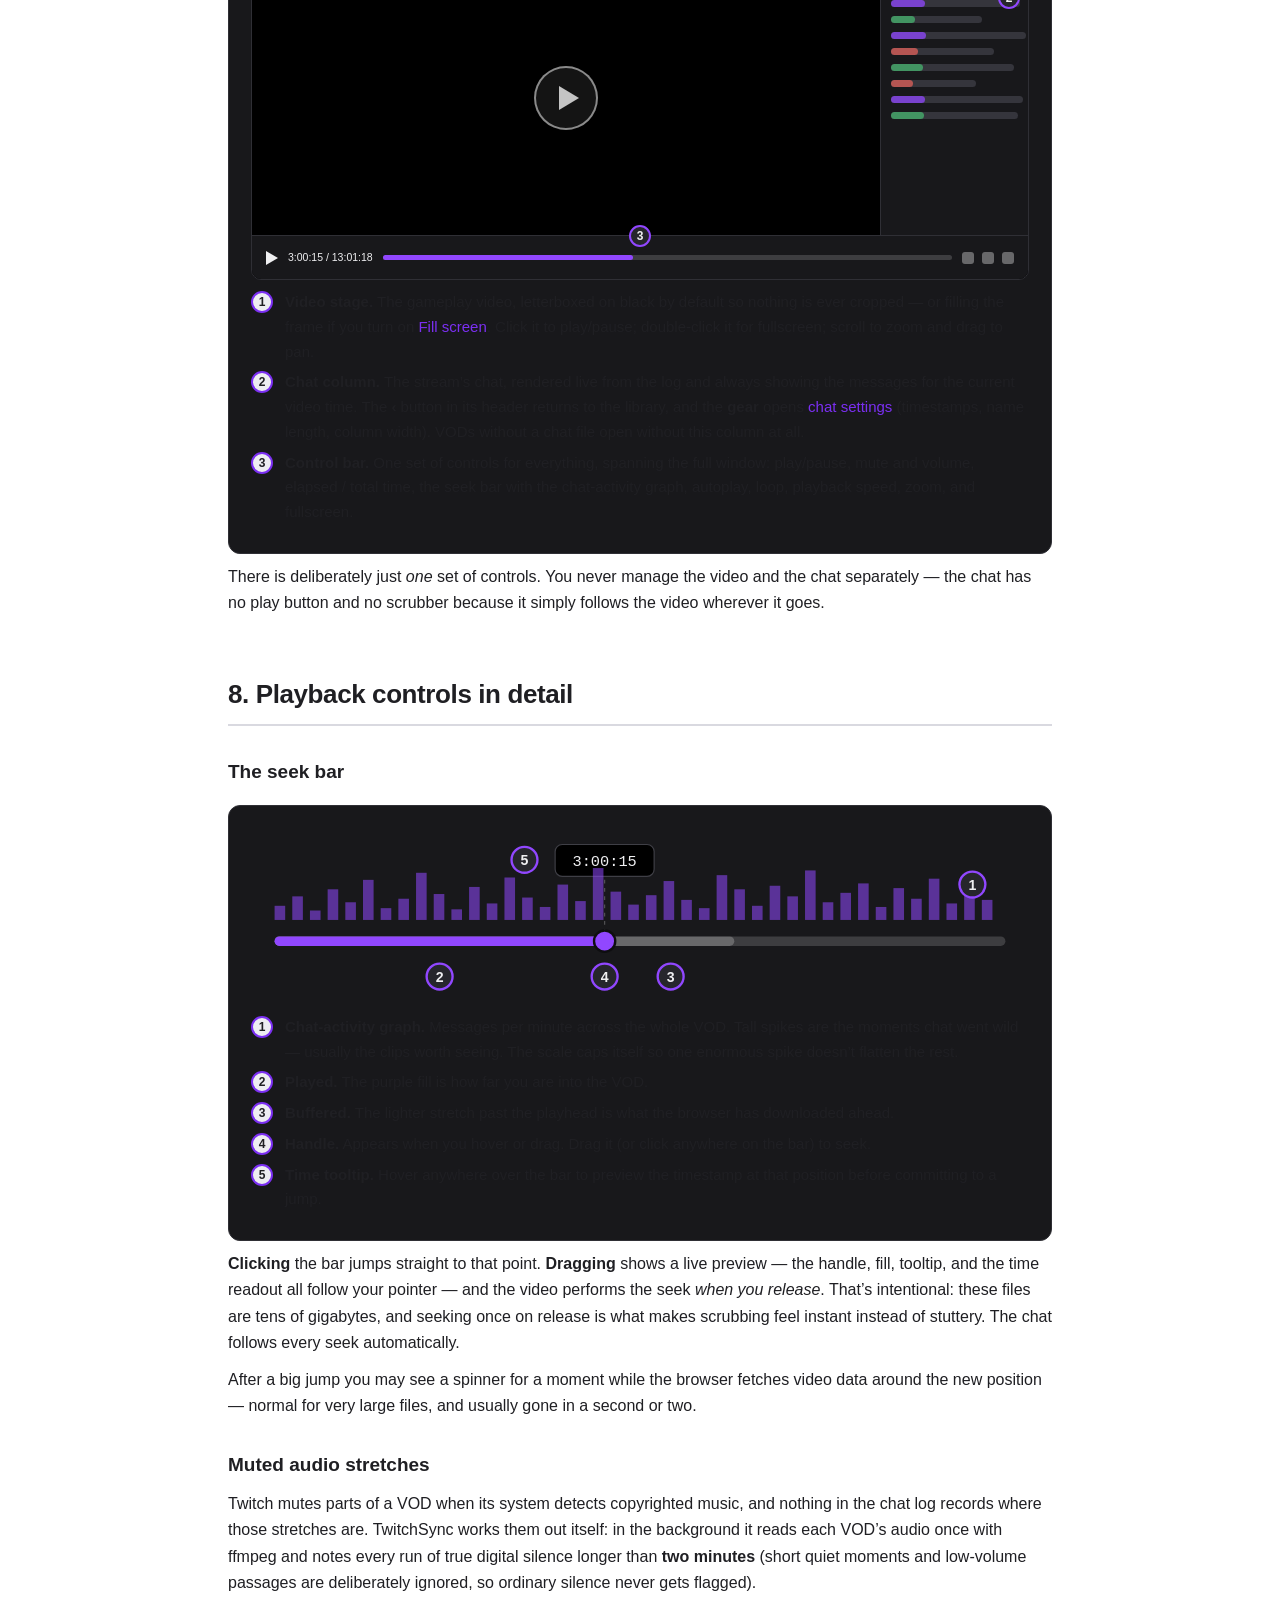
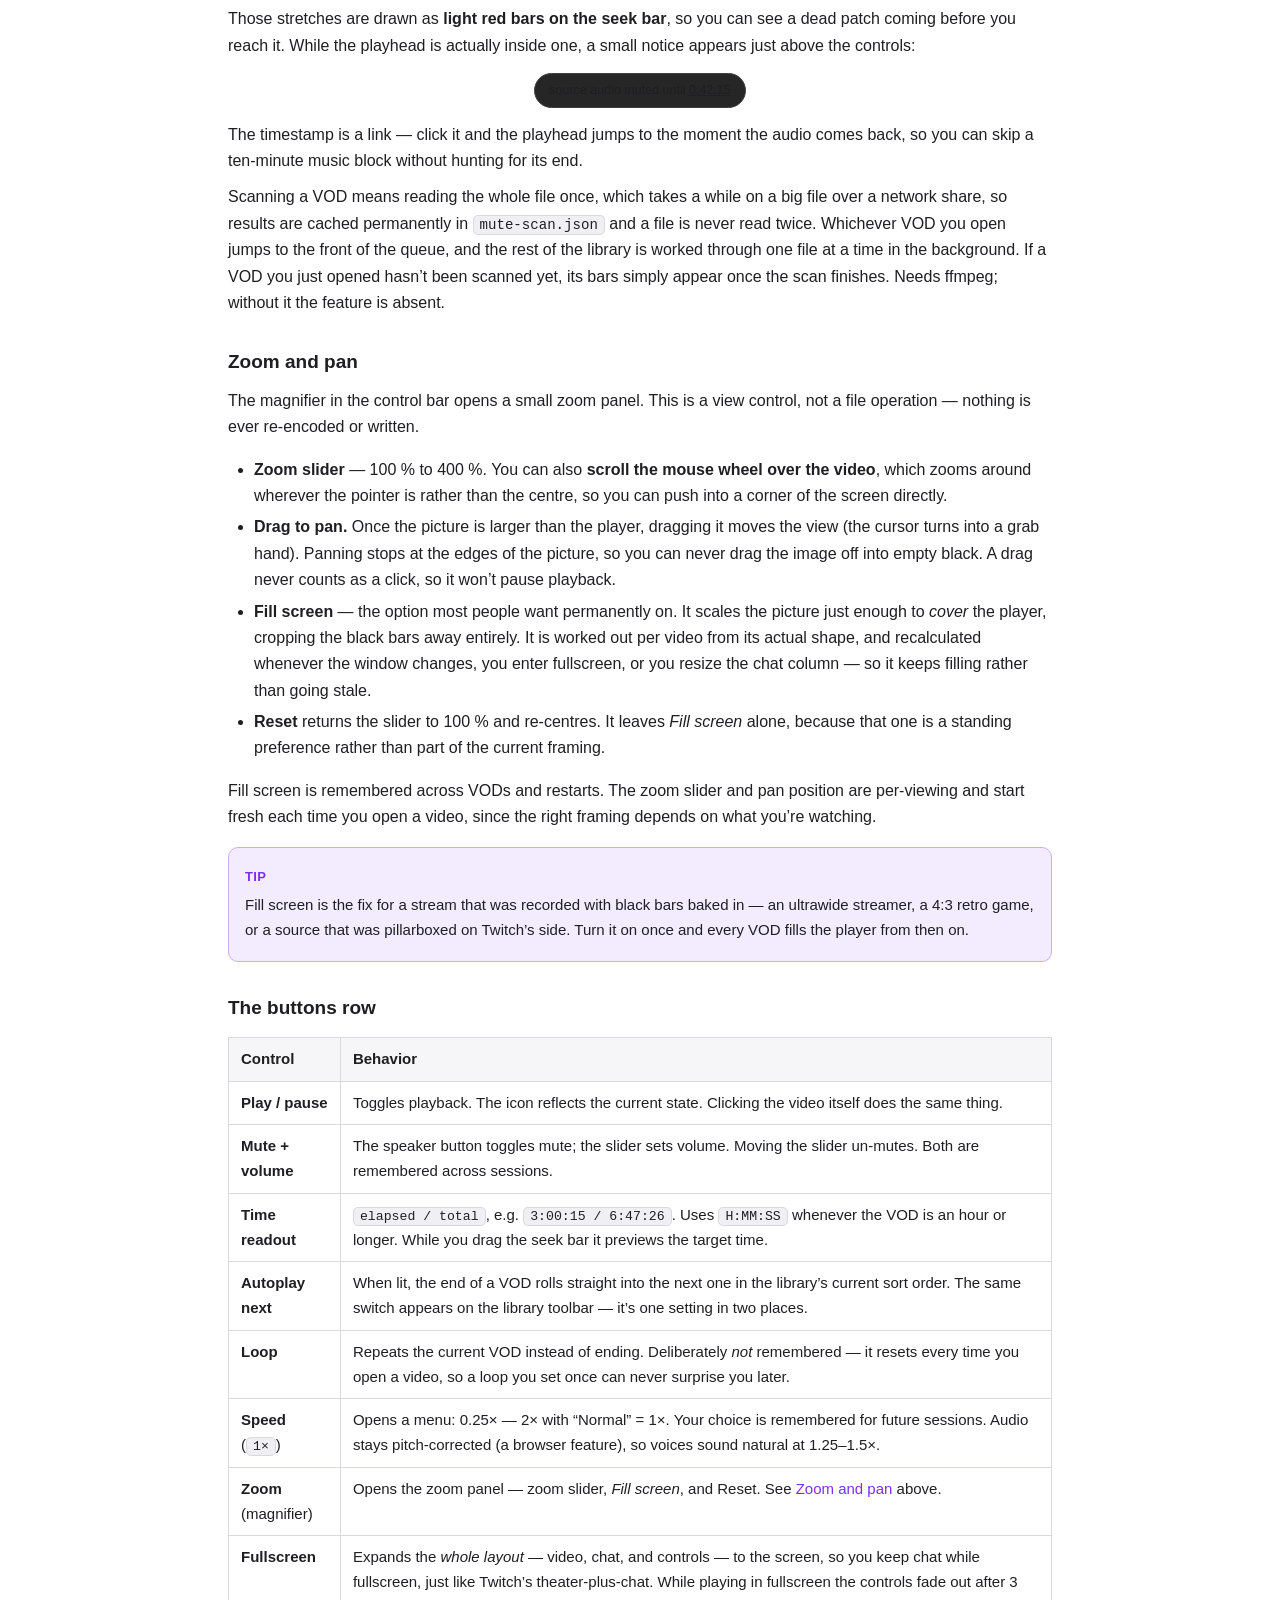
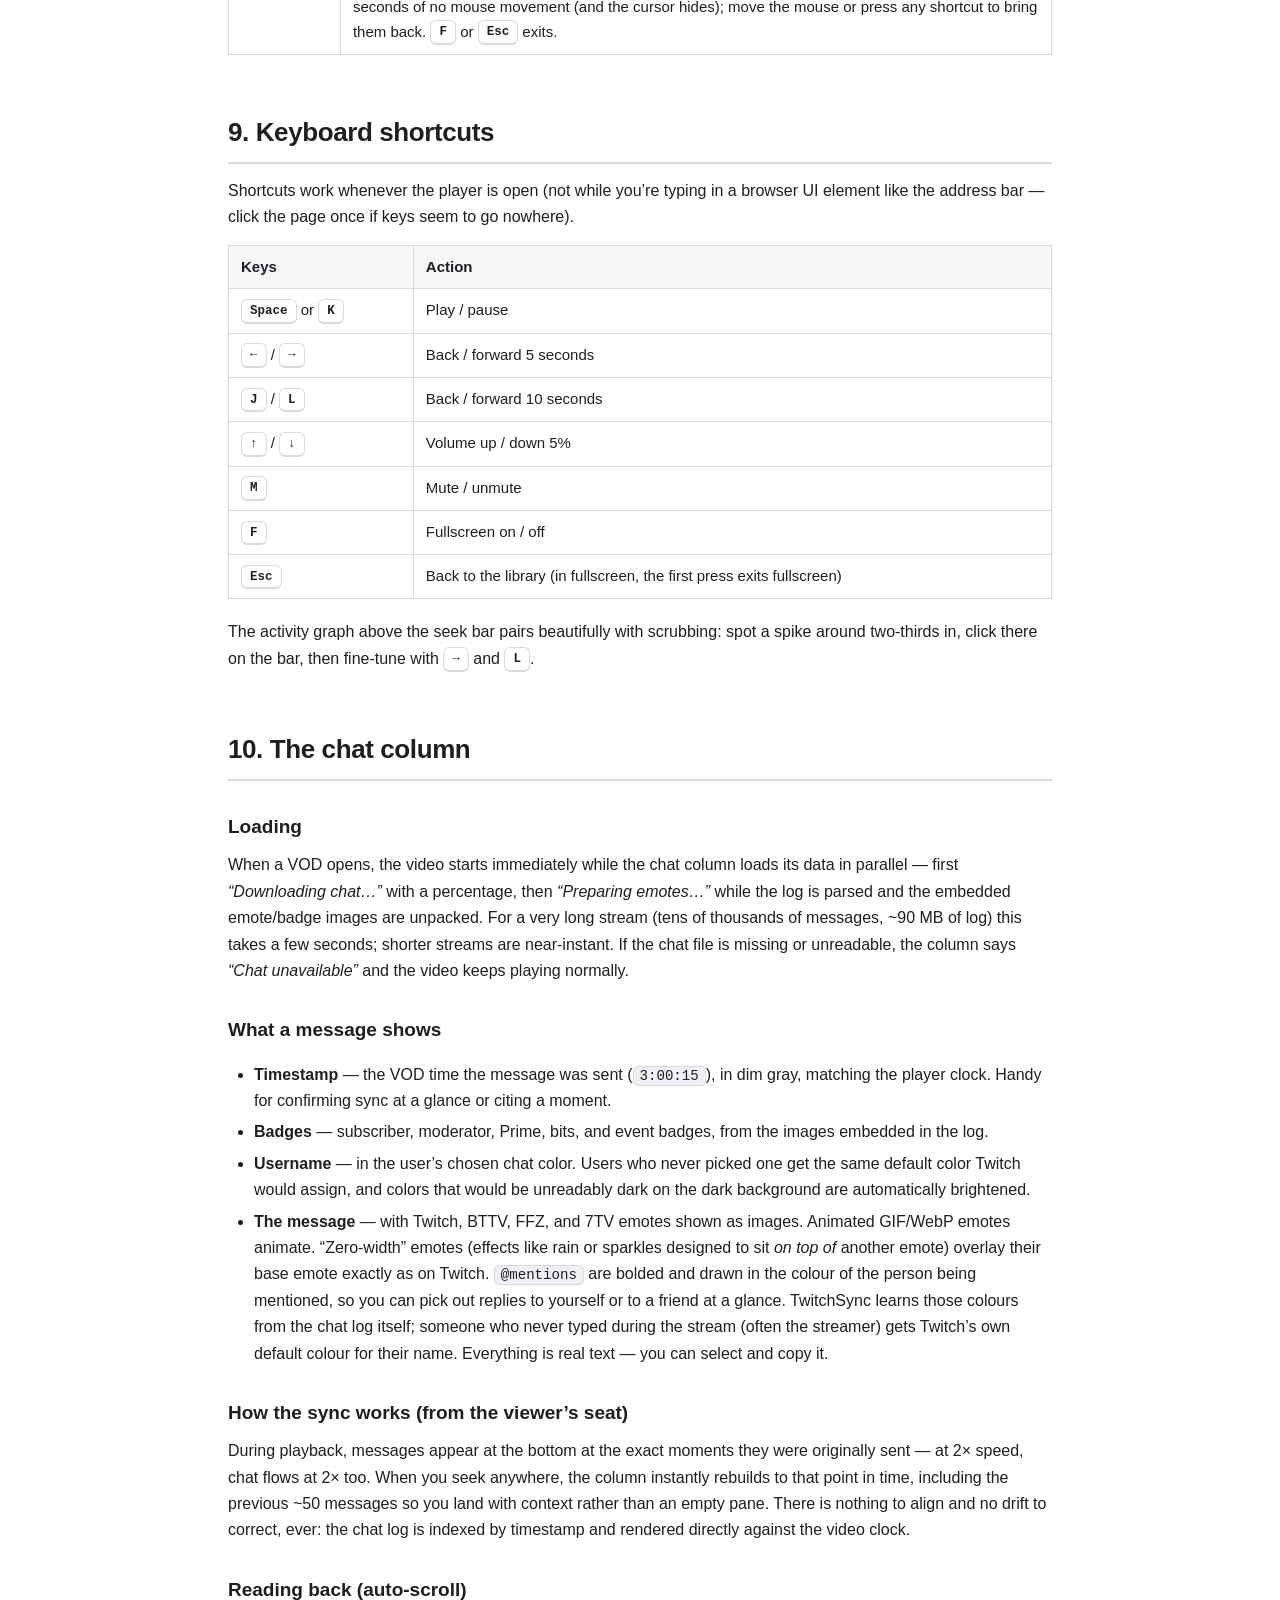
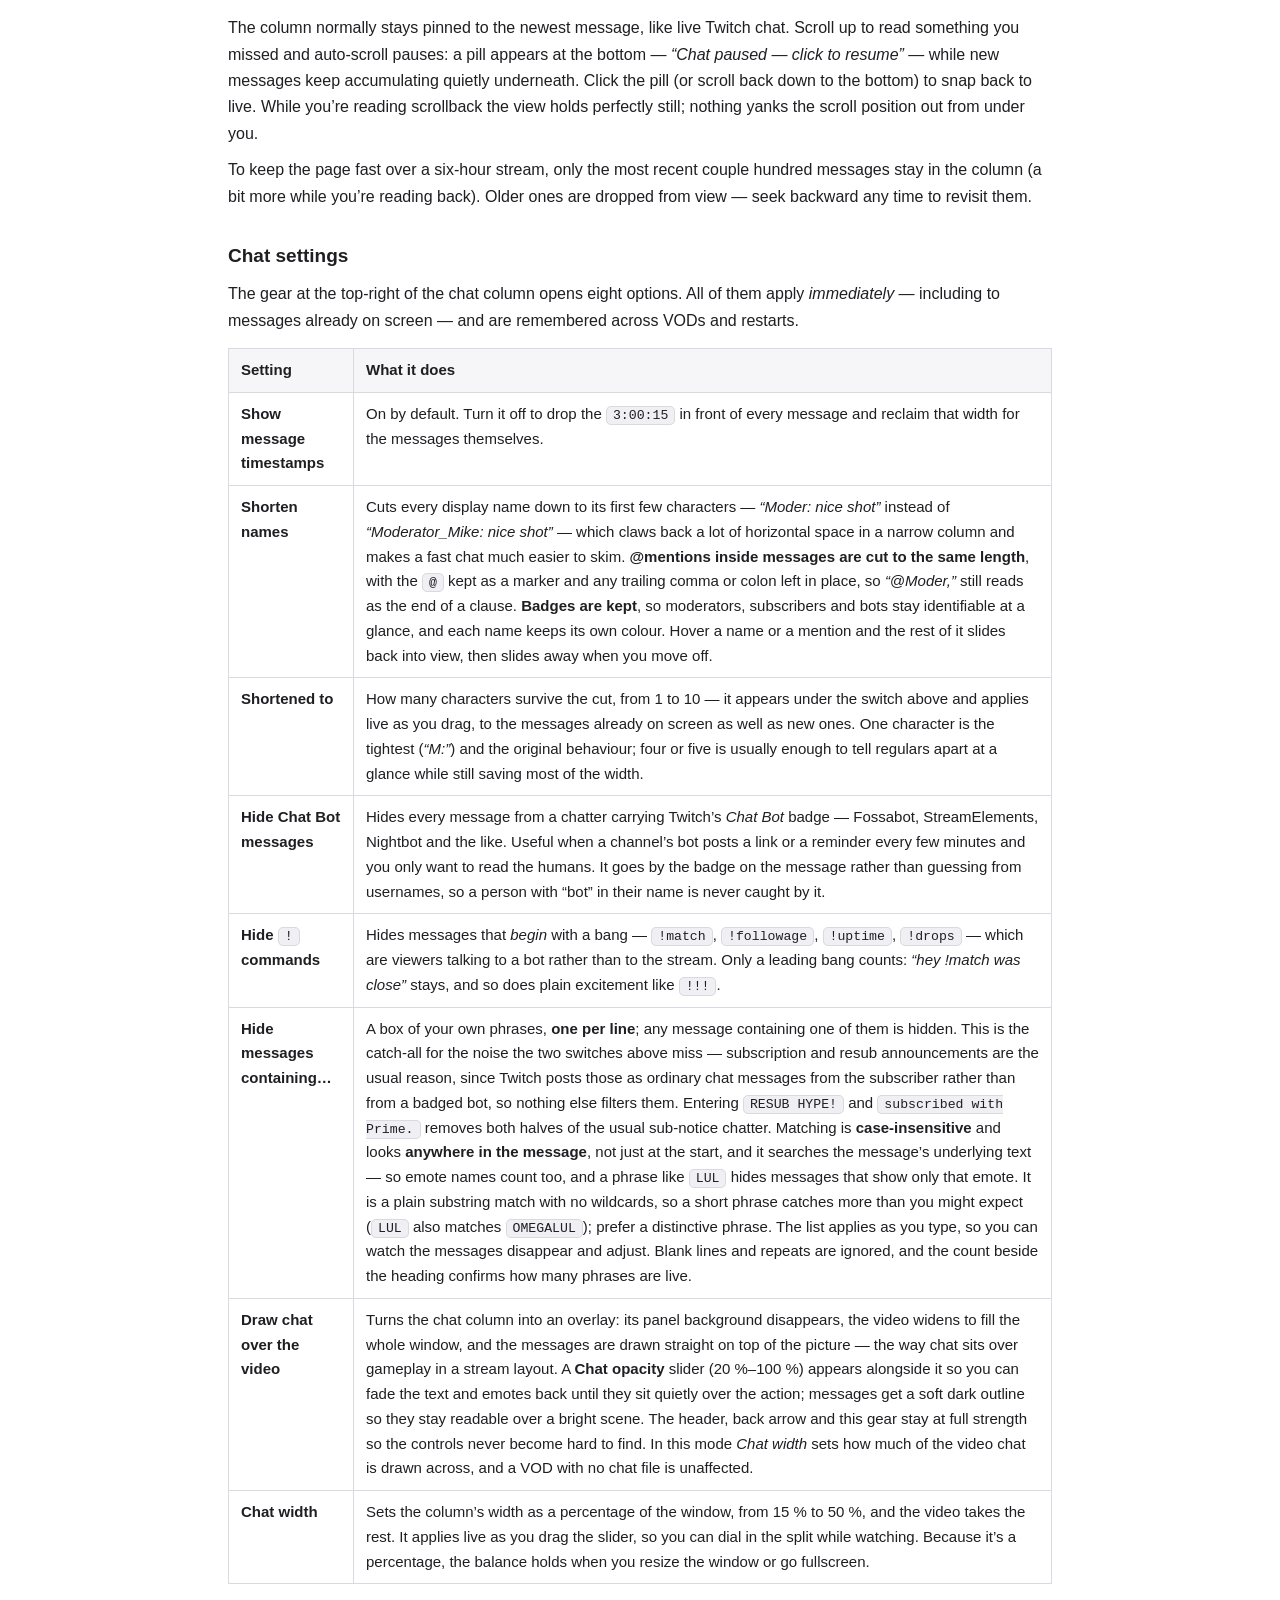
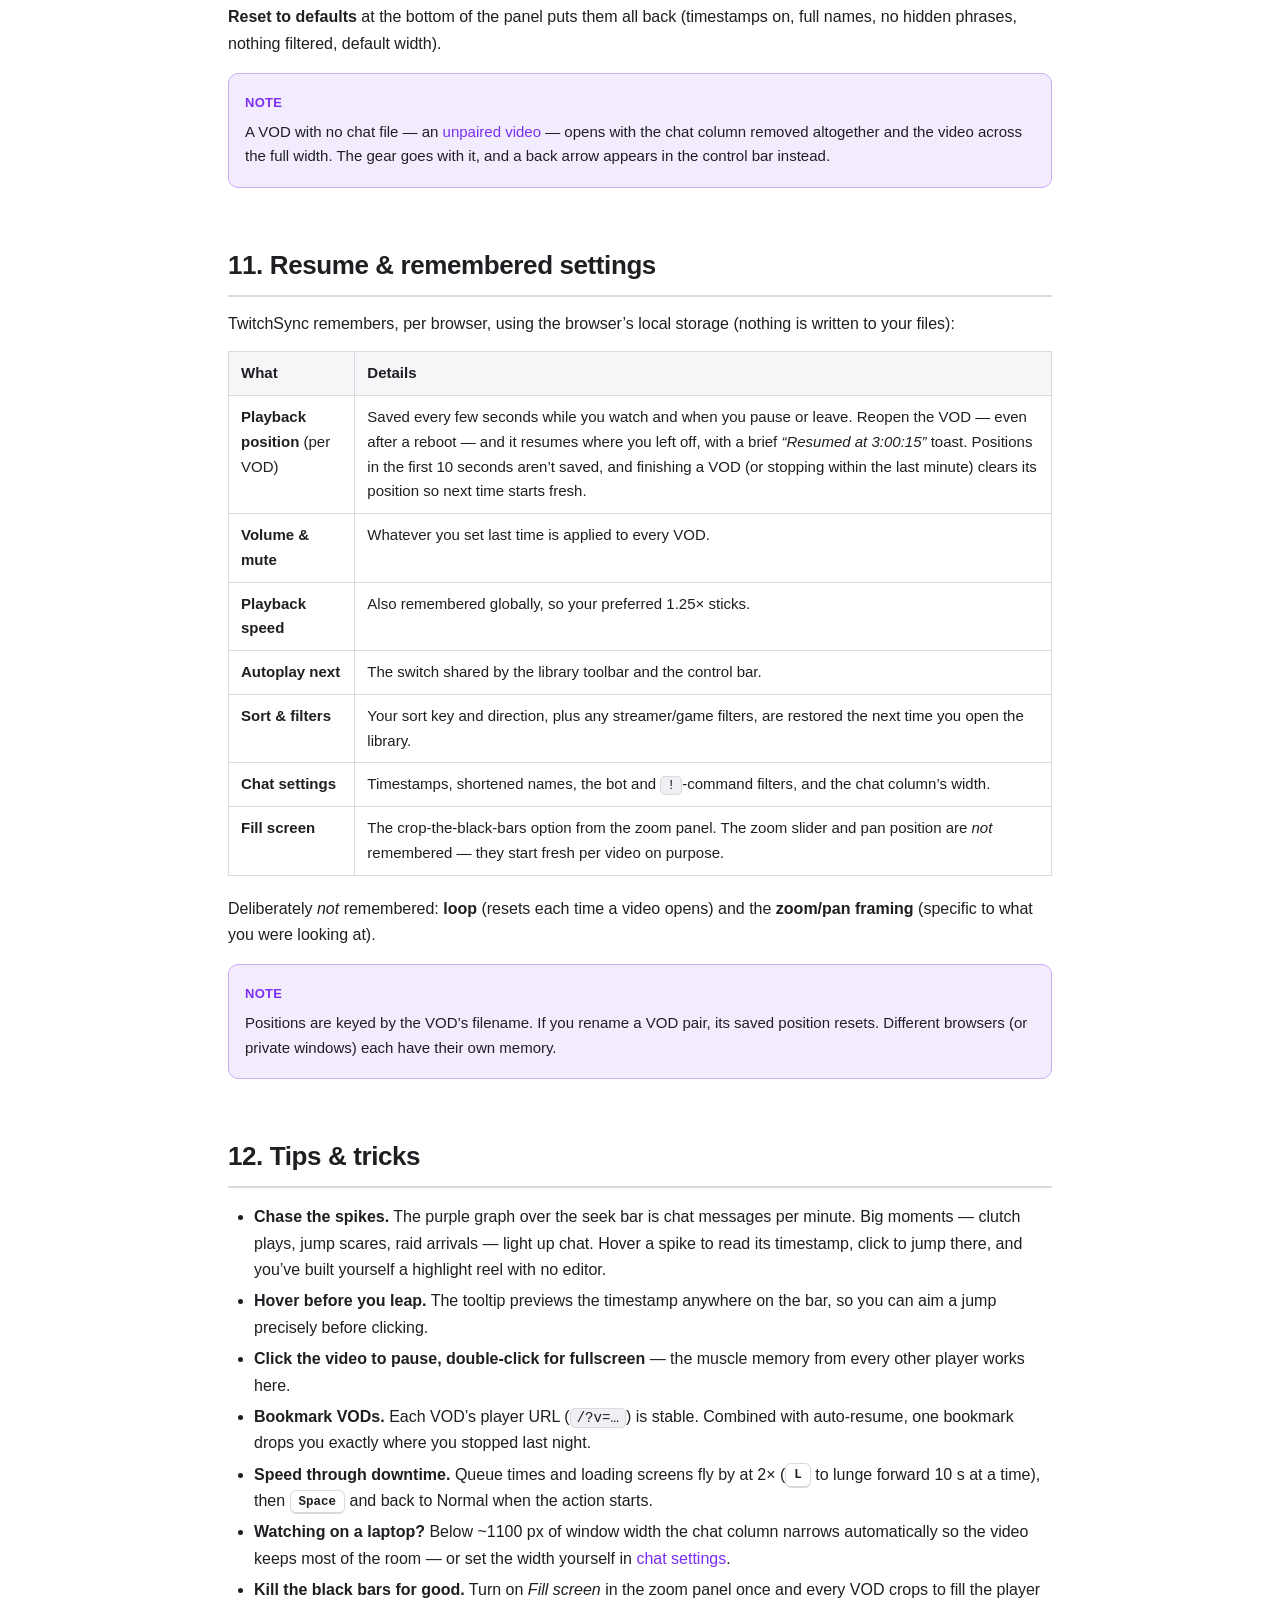
==== commit be43400c: "shorten chat by x number of chars" ====
--- a/USER_GUIDE.html
+++ b/USER_GUIDE.html
@@ -712,7 +712,7 @@
 
 <h3 id="chat-settings">Chat settings</h3>
 
-<p>The gear at the top-right of the chat column opens seven options. All of them apply <em>immediately</em> — including to messages already on screen — and are remembered across VODs and restarts.</p>
+<p>The gear at the top-right of the chat column opens eight options. All of them apply <em>immediately</em> — including to messages already on screen — and are remembered across VODs and restarts.</p>
 
 <table class="wrap-ok">
   <tr><th>Setting</th><th>What it does</th></tr>
@@ -721,8 +721,12 @@
     <td>On by default. Turn it off to drop the <code>3:00:15</code> in front of every message and reclaim that width for the messages themselves.</td>
   </tr>
   <tr>
-    <td><strong>Shorten names to first letter</strong></td>
-    <td>Collapses every display name down to its initial — <em>&ldquo;M: nice shot&rdquo;</em> instead of <em>&ldquo;Moderator_Mike: nice shot&rdquo;</em> — which claws back a lot of horizontal space in a narrow column, and makes a fast chat much easier to skim. <strong>Badges are kept</strong>, so moderators, subscribers and bots are still identifiable at a glance. Hover any message and that name slides back out to its full length, then slides away when you move off.</td>
+    <td><strong>Shorten names</strong></td>
+    <td>Cuts every display name down to its first few characters — <em>&ldquo;Moder: nice shot&rdquo;</em> instead of <em>&ldquo;Moderator_Mike: nice shot&rdquo;</em> — which claws back a lot of horizontal space in a narrow column and makes a fast chat much easier to skim. <strong>@mentions inside messages are cut to the same length</strong>, with the <code>@</code> kept as a marker and any trailing comma or colon left in place, so <em>&ldquo;@Moder,&rdquo;</em> still reads as the end of a clause. <strong>Badges are kept</strong>, so moderators, subscribers and bots stay identifiable at a glance, and each name keeps its own colour. Hover a name or a mention and the rest of it slides back into view, then slides away when you move off.</td>
+  </tr>
+  <tr>
+    <td><strong>Shortened to</strong></td>
+    <td>How many characters survive the cut, from 1 to 10 — it appears under the switch above and applies live as you drag, to the messages already on screen as well as new ones. One character is the tightest (<em>&ldquo;M:&rdquo;</em>) and the original behaviour; four or five is usually enough to tell regulars apart at a glance while still saving most of the width.</td>
   </tr>
   <tr>
     <td><strong>Hide Chat Bot messages</strong></td>
@@ -784,7 +788,7 @@
   <li><strong>Watching on a laptop?</strong> Below ~1100&nbsp;px of window width the chat column narrows automatically so the video keeps most of the room — or set the width yourself in <a href="#chat-settings">chat settings</a>.</li>
   <li><strong>Kill the black bars for good.</strong> Turn on <em>Fill screen</em> in the zoom panel once and every VOD crops to fill the player from then on. Pair it with a narrower chat column if you want the video as large as possible.</li>
   <li><strong>Build a themed session.</strong> Filter to one game (or a couple), sort by date, and tick <em>Autoplay next</em> — the filtered, sorted list becomes the playlist and plays through on its own.</li>
-  <li><strong>Skim a busy chat.</strong> In a narrow column, <em>Shorten names to first letter</em> roughly doubles the room for the messages themselves; hover any line when you need to know who said it.</li>
+  <li><strong>Skim a busy chat.</strong> In a narrow column, <em>Shorten names</em> roughly doubles the room for the messages themselves &mdash; try four or five characters, which usually still tells the regulars apart; hover a name when you need the rest of it.</li>
   <li><strong>Jump the music blocks.</strong> Red bars on the seek bar are muted stretches — when you land in one, click the timestamp in the notice to skip straight to where the audio returns.</li>
   <li><strong>Reclaim disk space.</strong> Once you&rsquo;re happy with TwitchSync, the old <code>…&nbsp;-&nbsp;CHAT.mp4</code> renders are dead weight — several GB each that the app never touches.</li>
   <li><strong>Keep names in sync when renaming.</strong> If you tidy up filenames, rename the <code>.mp4</code> and <code>.json</code> identically or the pair won&rsquo;t be matched.</li>
